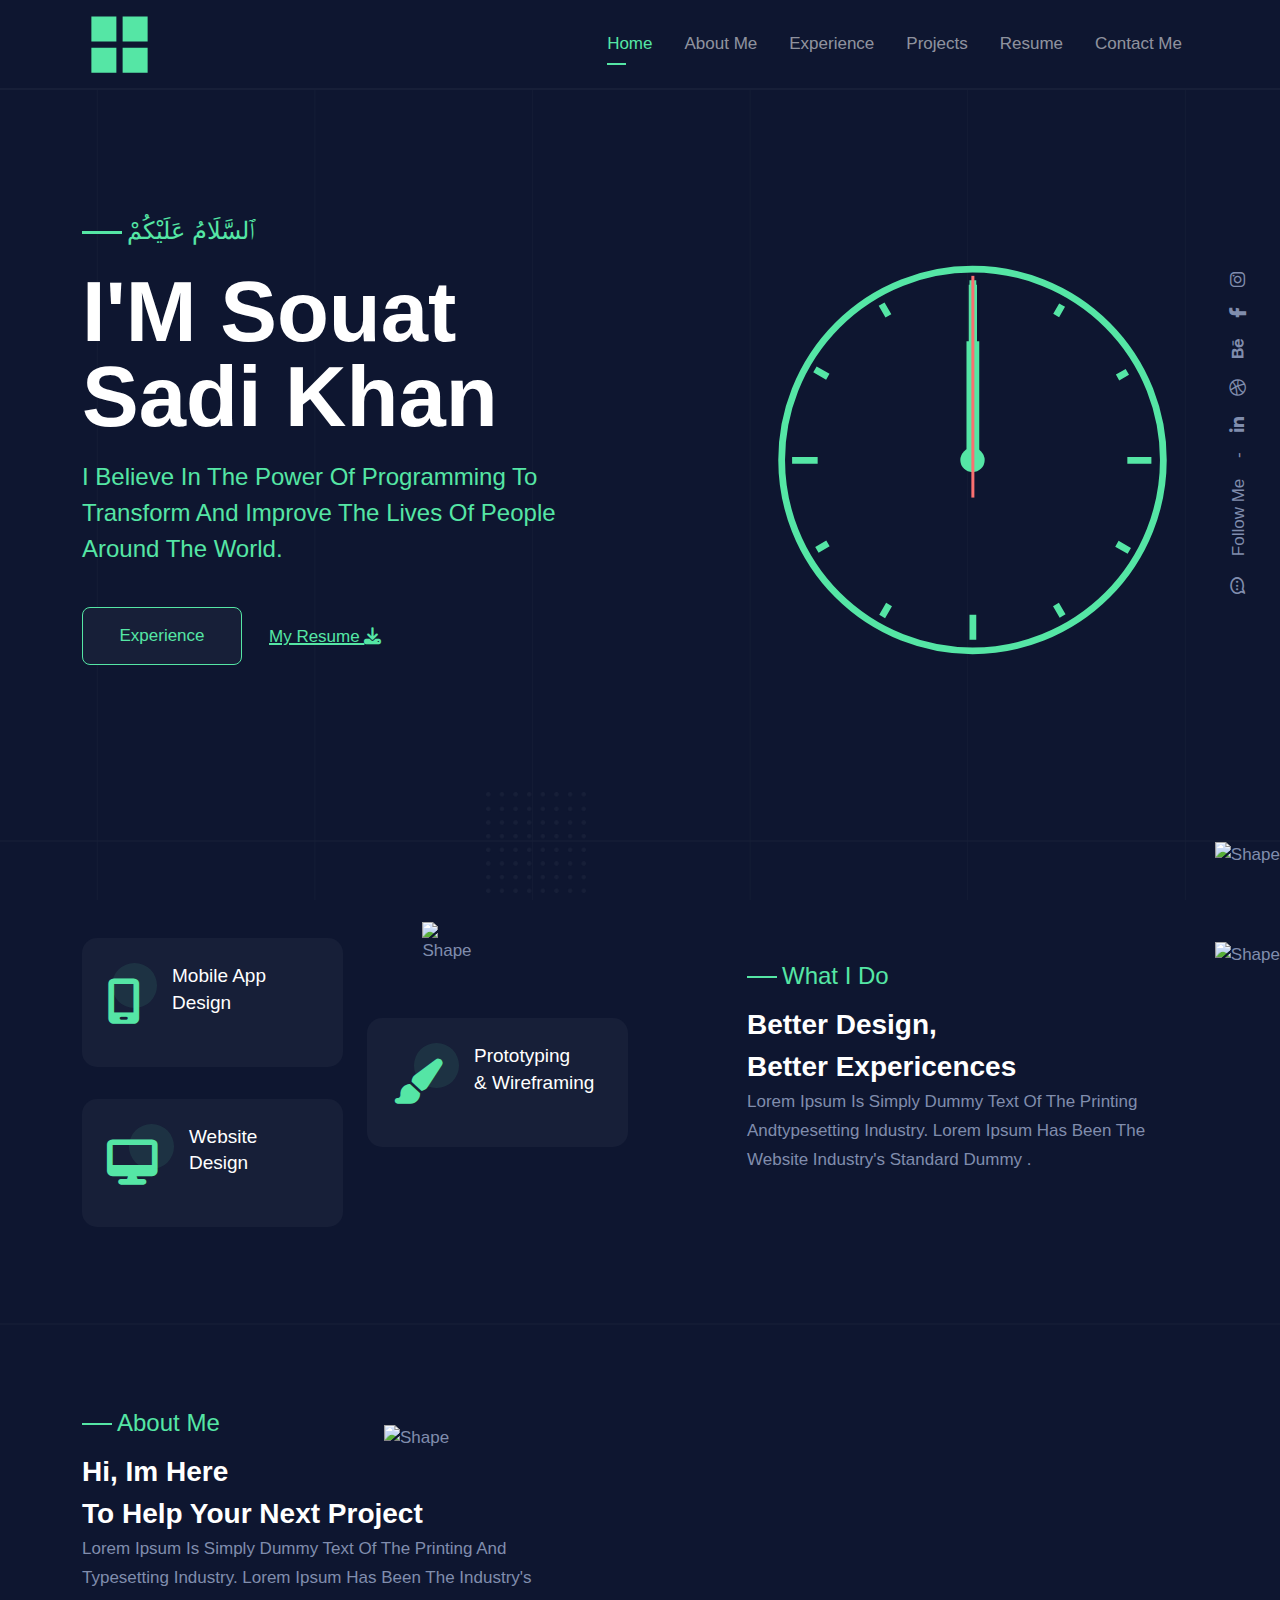
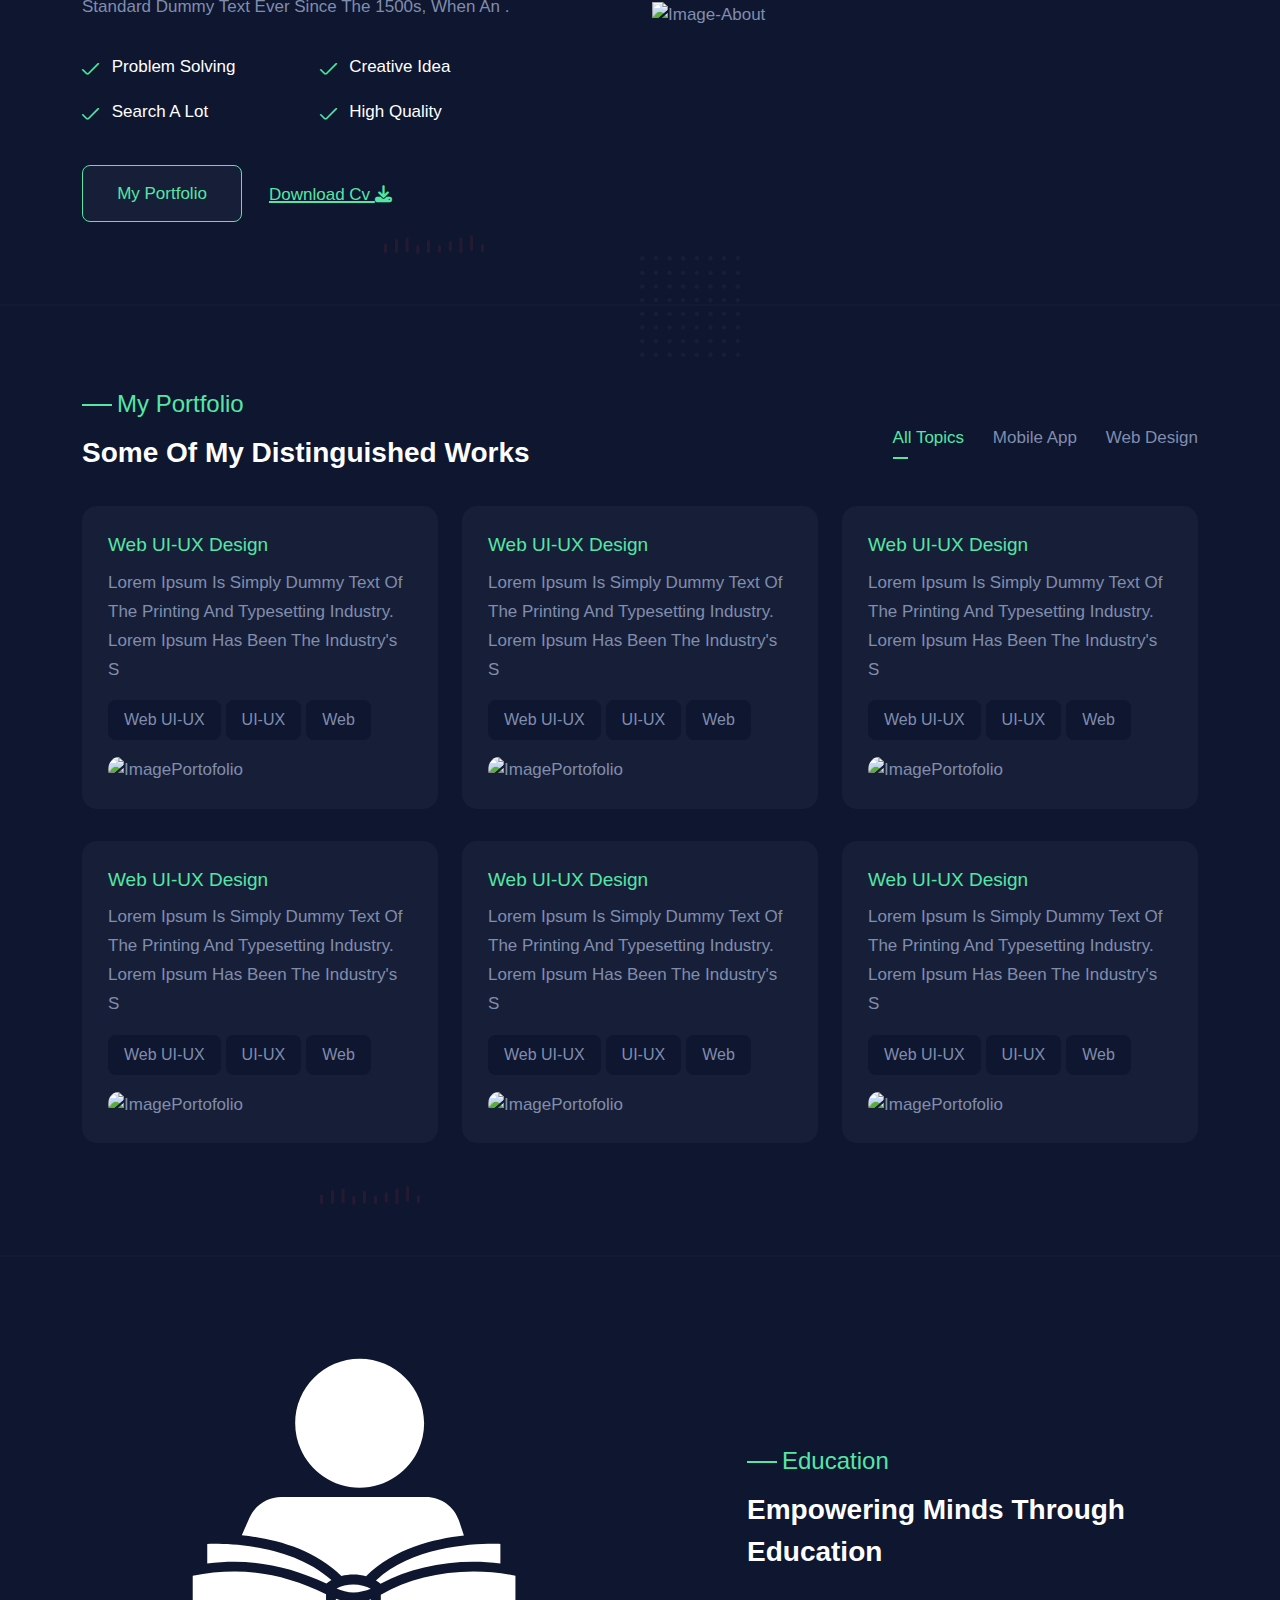
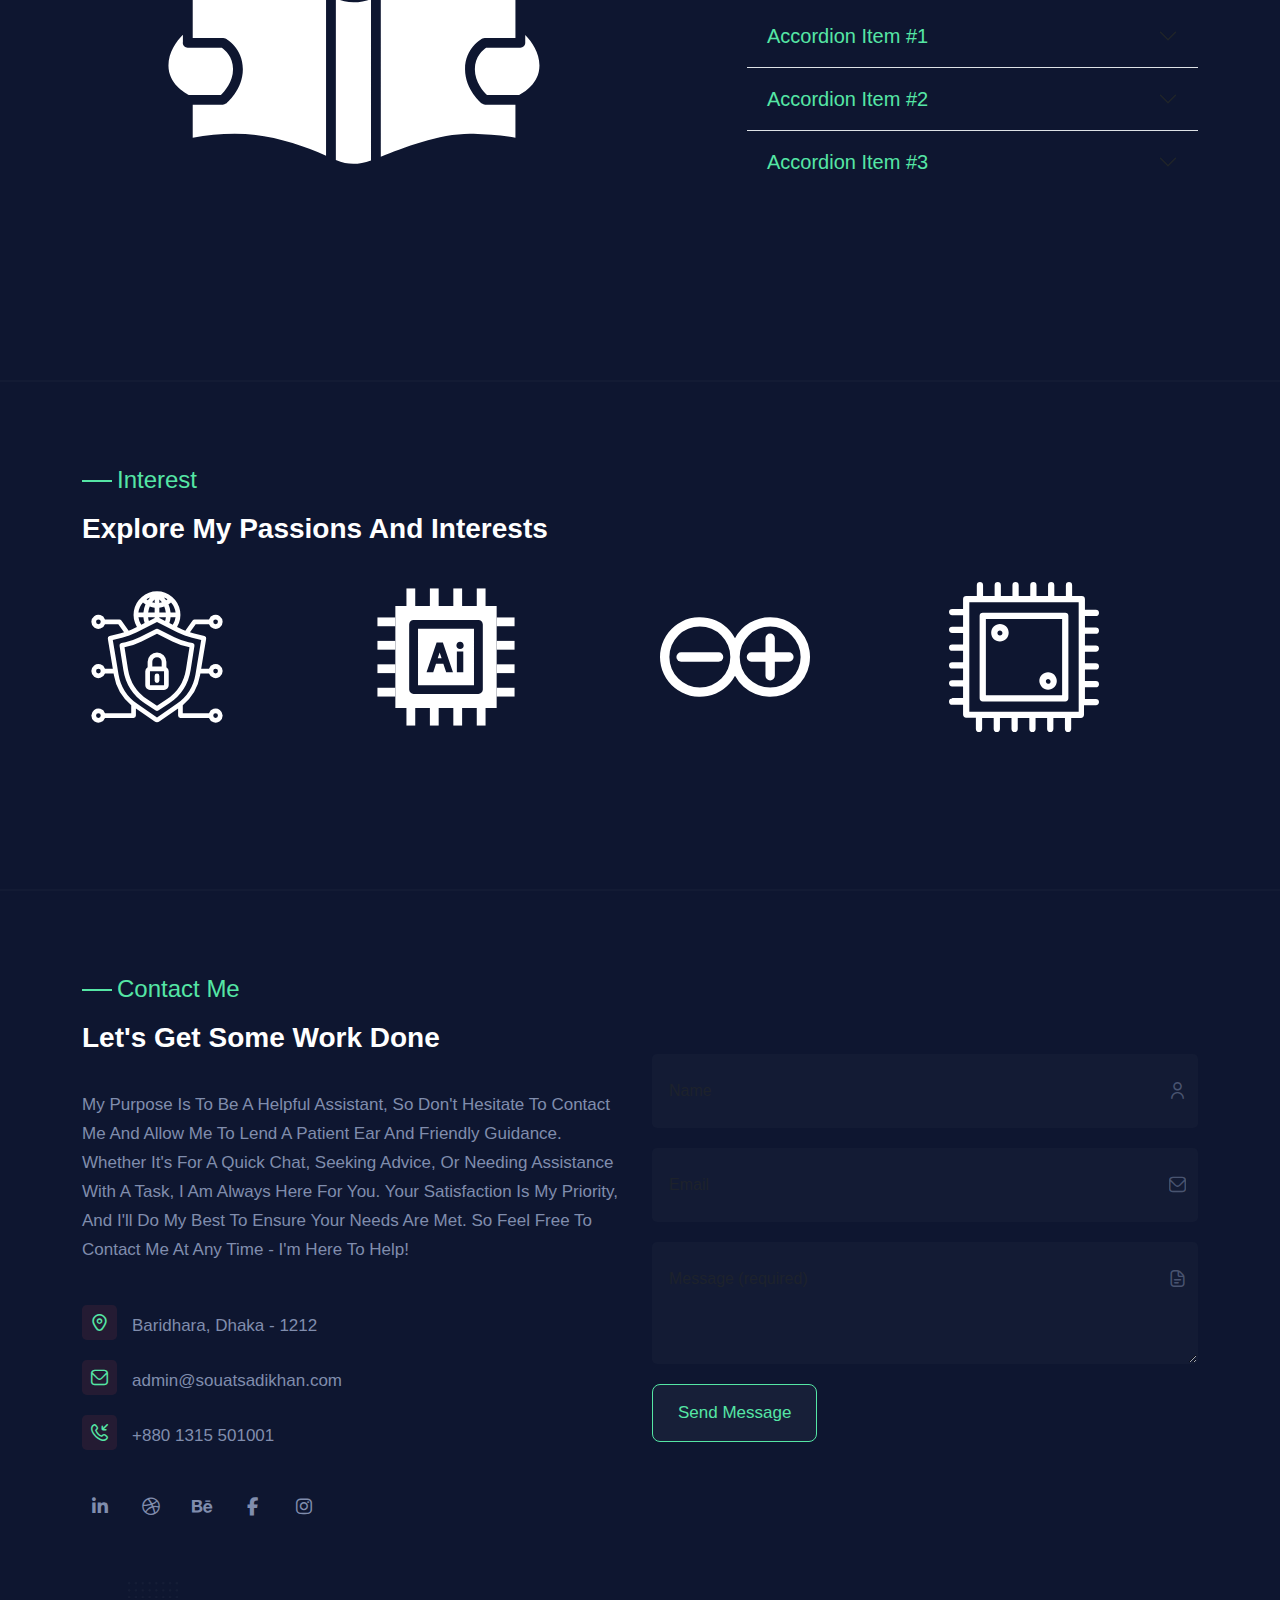
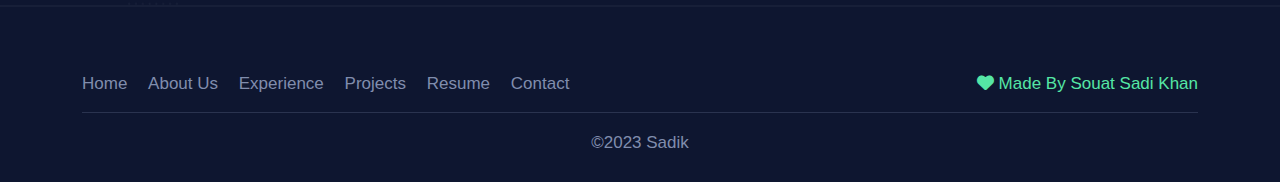
==== index.html @ 089f99ff "Add Logo" ====
<!DOCTYPE html>
<html lang="en" dir="ltr">
<head>
    <title>Souat Sadi Khan</title>
    <meta charset="UTF-8">
    <meta http-equiv="X-UA-Compatible" content="IE=edge">
    <meta name="viewport" content="width=device-width, initial-scale=1.0">
    <link rel="shortcut icon" href="assets/images/logo.png" type="image/x-icon">
    <link rel="canonical" href="https://icslegal.com/" />

    <meta property="og:image:width" content="200">
	<meta property="og:image:height" content="200">
	<meta property="og:site_name" content="ICS Legal Ltd">
     
	<meta name="title" content="">
	<meta name="author" content="">
	<meta name="keywords" content="" />
	<meta name="description" content="">	
	
	<!-- For Open Graph -->
	<meta property="og:url" content="">	
	<meta property="og:type" content="website">
	<meta property="og:title" content="">	
	<meta property="og:description" content="">	
	<meta property="og:image" content="">	
	
	<!-- For Twitter -->
	<meta name="twitter:card" content="summary" />
	<meta name="twitter:creator" content="" /> 
	<meta name="twitter:title" content="" />
	<meta name="twitter:description" content="" />	
	<meta name="twitter:site" content="" />		
	<meta name="twitter:image" content="">
		
    <!-- Required CSS Files -->
    <link rel="stylesheet" href="https://cdn.jsdelivr.net/npm/bootstrap@5.0.2/dist/css/bootstrap.min.css">
    <link rel="stylesheet" href="https://cdnjs.cloudflare.com/ajax/libs/font-awesome/6.1.1/css/all.min.css"/>
    <link rel='stylesheet' href='assets/u-icon/css/uicons-regular-rounded.css'>

    <link rel="stylesheet" href="assets/css/swiper-bundle.min.css">
    <link rel="stylesheet" href="assets/css/fancybox.css">
    <link rel="stylesheet" href="assets/scss/style.css">
</head>

<body>
    <!-- Navbar -->
    <nav class="navbar navbar-expand-lg navbar-dark bg-transparent">
        <div class="container">
            <a class="navbar-brand" href="#">
                <svg xmlns="http://www.w3.org/2000/svg" viewBox="0 0 24 24" width="75" height="75">
                    <path d="M3 3H11V11H3V3ZM3 13H11V21H3V13ZM13 3H21V11H13V3ZM13 13H21V21H13V13Z" fill="#55e6a5"/>
                </svg>
                
            </a>
            <button class="navbar-toggler" id="js-nav-trigger" type="button" data-bs-toggle="collapse" data-bs-target="#navbarContent" aria-controls="navbarContent" aria-expanded="false" aria-label="Toggle">
                <span></span>
            </button>

            <div class="collapse navbar-collapse" id="navbarContent">
                <ul class="navbar-nav ms-auto">
                    <li class="nav-item">
                        <a class="nav-link active" aria-current="page" href="index.html">home</a>
                    </li>
                    <li class="nav-item">
                        <a class="nav-link" href="about.html" data-value="about-me">
                            about me
                        </a>
                    </li>
                    <li class="nav-item">
                        <a class="nav-link" href="experience.html" data-value="services">
                            Experience
                        </a>
                    </li>
                    <li class="nav-item">
                        <a class="nav-link" href="projects.html">
                            Projects
                        </a>
                    </li>
                    <li class="nav-item">
                        <a class="nav-link" href="resume.html">
                            Resume
                        </a>
                    </li>
                    <li class="nav-item">
                        <a class="nav-link" href="contact.html">
                            contact me
                        </a>
                    </li>
                </ul>
            </div>
        </div>
    </nav>

    <!-- Header -->
    <header class="has-style-01">
        <div class="container">
            <div class="row align-items-center justify-content-between">

                <div class="col-lg-6 col-md-6 col-12">
                    <div class="hero-content">

                        <h3 class="title-welcome">
                            <span data-bs-toggle="tooltip" data-bs-placement="top" title="Peace be upon you">
                                ٱلسَّلَامُ عَلَيْكُمْ
                            </span>
                        </h3>
                        <h1>I'M Souat <br> Sadi Khan</h1>
                        <h3>I believe in the power of programming to transform and improve the lives of people
                            around the world.</h3>

                        <ul class="link d-flex">
                            <li><a class="btn btn-generic" href="#">Experience</a></li>
                            <li><a class="btn btn-link" href="#">My resume <i class="fa-solid fa-download"></i></a></li>
                        </ul>

                    </div>
                </div>

                <div class="col-lg-5 col-md-6 col-12">
                    <div class="hero-thumb">

                        <div class="clockbox">
                            <svg id="clock" xmlns="http://www.w3.org/2000/svg" width="600" height="600" viewBox="0 0 600 600">
                                <g id="face">
                                    <circle class="circle" cx="300" cy="300" r="253.9"/>
                                    <path class="hour-marks" d="M300.5 94V61M506 300.5h32M300.5 506v33M94 300.5H60M411.3 107.8l7.9-13.8M493 190.2l13-7.4M492.1 411.4l16.5 9.5M411 492.3l8.9 15.3M189 492.3l-9.2 15.9M107.7 411L93 419.5M107.5 189.3l-17.1-9.9M188.1 108.2l-9-15.6"/>
                                    <circle class="mid-circle" cx="300" cy="300" r="16.2"/>
                                </g>
                                <g id="hour">
                                    <path class="hour-arm" d="M300.5 298V142"/>
                                    <circle class="sizing-box" cx="300" cy="300" r="253.9"/>
                                </g>
                                <g id="minute">
                                    <path class="minute-arm" d="M300.5 298V67"/>
                                    <circle class="sizing-box" cx="300" cy="300" r="253.9"/>
                                </g>
                                <g id="second">
                                    <path class="second-arm" d="M300.5 350V55"/>
                                    <circle class="sizing-box" cx="300" cy="300" r="253.9"/>
                                </g>
                            </svg>
                        </div>
                    </div>
                </div>
            </div>
        </div>

        <!-- start social -->
        <ul class="social">
            <li><a href="comment.html"><i class="fa-regular fa-comment-dots"></i></a></li>
            <li>Follow Me</li>
            <li>-</li>
            <li><a href="#"><i class="fa-brands fa-linkedin-in"></i></a></li>
            <li><a href="#"><i class="fa-brands fa-dribbble"></i></a></li>
            <li><a href="#"><i class="fa-brands fa-behance"></i></a></li>
            <li><a href="#"><i class="fa-brands fa-facebook-f"></i></a></li>
            <li><a href="#"><i class="fa-brands fa-instagram"></i></a></li>
        </ul>
        <!-- end social -->

    </header>

    <!-- start what-do -->
    <section id="services" class="section what-do has-style-01">

        <div class="shape">
            <img class="shape-03" src="assets/images/shape/shape-03.png" alt="shape">
            <img class="shape-04" src="assets/images/shape/shape-what-i-do2.png" alt="shape">
            <img class="shape-05" src="assets/images/shape/shape-what-i-do1.png" alt="shape">
            <img class="shape-06" src="assets/images/shape/shape-what-i-do4.png" alt="shape">
        </div>

        <div class="container">
            <div class="row align-items-center justify-content-between flex-row-reverse">

                <!-- start heading-title -->
                <div class="col-lg-5 col-md-6 col-12">
                    <div class="heading-title">
                        <h3>what i do</h3>
                        <h2>Better design, <br> Better expericences</h2>
                        <p>Lorem Ipsum is simply dummy text of the printing andtypesetting industry. Lorem Ipsum has been the Website industry's standard dummy .</p>
                    </div>
                </div>
                <!-- end heading-title -->

                <!-- start hero-content -->
                <div class="col-lg-6 col-md-6 col-12 hero-content">
                    <div class="row align-items-center justify-content-between">
                        <div class="col-lg-6 col-md-12">
                            <div class="row">

                                <div class="col-12">
                                    <div class="box">
                                        <div class="icon"><i class="fa-solid fa-mobile-screen"></i></div>
                                        <h4>Mobile App <br> Design</h4>
                                    </div>
                                </div>

                                <div class="col-12">
                                    <div class="box">
                                        <div class="icon"><i class="fa-solid fa-desktop"></i></div>
                                        <h4>Website <br> Design</h4>
                                    </div>
                                </div>

                            </div>
                        </div>

                        <div class="col-lg-6 col-md-12">
                            <div class="box">
                                <div class="icon"><i class="fa-solid fa-paintbrush"></i></div>
                                <h4>Prototyping <br> & wireframing</h4>
                            </div>
                        </div>

                    </div>

                </div>
                <!-- end hero-content -->

            </div>
        </div>
    </section>
    <!-- end what-do -->

    <!-- start about-me -->
    <section id="about-me" class="section about-me has-style-01">

        <div class="shape">
            <img class="shape-04" src="assets/images/shape/shape-what-i-do2.png" alt="shape">
            <img class="shape-07" src="assets/images/shape/shape-05.png" alt="shape">
        </div>

        <div class="container">
            <div class="row align-items-center justify-content-between">

                <!-- start heading-title -->
                <div class="col-lg-5">
                    <div class="heading-title">
                        <h3>About Me</h3>
                        <h2>Hi, Im here <br> to help your next project</h2>
                        <p>Lorem Ipsum is simply dummy text of the printing and typesetting
                            industry. Lorem Ipsum has been the industry's standard dummy
                            text ever since the 1500s, when an .
                        </p>
                    </div>

                    <ul class="row row-cols-md-2 row-cols-2 info">
                        <li><i class="fi fi-rr-check"></i> Problem Solving</li>
                        <li><i class="fi fi-rr-check"></i> Creative Idea</li>
                        <li><i class="fi fi-rr-check"></i> Search A Lot</li>
                        <li><i class="fi fi-rr-check"></i> High quality</li>
                    </ul>

                    <!-- start link -->
                    <ul class="link d-flex">
                        <li><a class="btn btn-generic" href="#">My Portfolio</a></li>
                        <li><a class="btn btn-link" href="#">download cv <i class="fa-solid fa-download"></i></a></li>
                    </ul>
                    <!-- end link -->

                </div>
                <!-- end heading-title -->

                <!-- start hero-content -->
                <div class="col-lg-6 hero-content">
                    <div class="row align-items-center justify-content-between">
                        <img src="assets/images/about-me/image-about-empty.png" alt="image-about">
                    </div>
                </div>
                <!-- end hero-content -->

            </div>
        </div>
    </section>
    <!-- end about-me -->

    <!-- start portfolio -->
    <section class="section portfolio has-style-01">

        <div class="shape">
            <img class="shape-03" src="assets/images/shape/shape-03.png" alt="shape">
            <img class="shape-07" src="assets/images/shape/shape-05.png" alt="shape">
        </div>

        <div class="container">

            <!-- start heading-title -->
            <div class="row align-items-center justify-content-between">
                <div class="col-lg-7 col-md-6 col-12 d-flex">
                    <div class="heading-title">
                        <h3>My Portfolio</h3>
                        <h2>Some of my distinguished works</h2>
                    </div>
                </div>

                <div class="col-lg-5 col-md-6 col-12 controls">
                    <button type="button" data-filter="all">All topics</button>
                    <button type="button" data-filter=".mobile">Mobile App</button>
                    <button type="button" data-filter=".web">Web Design</button>
                </div>
            </div>
            <!-- end heading-title -->
                
            <!-- start item -->
            <div class="row auction-filter justify-content-center">

                <!-- start item-card -->
                <div class="col-xl-4 col-lg-6 col-md-6 col-sm-6 col-12 mix web">
                    <div class="item-card">
                        <h4><a class="title-link" href="#">Web UI-UX Design</a></h4>
                        <p>Lorem Ipsum is simply dummy text of the printing and typesetting
                            industry. Lorem Ipsum has been the industry's s
                        </p>
                        <ul class="tag-link">
                            <li><a href="#">web UI-UX</a></li>
                            <li><a href="#">UI-UX</a></li>
                            <li><a href="#">web</a></li>
                        </ul>
                        <div class="item-image">
                            <a class="link-image" href="#"><i class="fi fi-rr-arrow-small-right"></i></a>
                            <img src="assets/images/portofolio/image-app1.png" alt="imagePortofolio">
                        </div>
                    </div>
                </div>
                <!-- end item-card -->

                <!-- start item-card -->
                <div class="col-xl-4 col-lg-6 col-md-6 col-sm-6 col-12 mix mobile">
                    <div class="item-card">
                        <h4><a class="title-link" href="#">Web UI-UX Design</a></h4>
                        <p>Lorem Ipsum is simply dummy text of the printing and typesetting
                            industry. Lorem Ipsum has been the industry's s
                        </p>
                        <ul class="tag-link">
                            <li><a href="#">web UI-UX</a></li>
                            <li><a href="#">UI-UX</a></li>
                            <li><a href="#">web</a></li>
                        </ul>
                        <div class="item-image">
                            <a class="link-image" href="#"><i class="fi fi-rr-arrow-small-right"></i></a>
                            <img src="assets/images/portofolio/image-app2.png" alt="imagePortofolio">
                        </div>
                    </div>
                </div>
                <!-- end item-card -->

                <!-- start item-card -->
                <div class="col-xl-4 col-lg-6 col-md-6 col-sm-6 col-12 mix mobile">
                    <div class="item-card">
                        <h4><a class="title-link" href="#">Web UI-UX Design</a></h4>
                        <p>Lorem Ipsum is simply dummy text of the printing and typesetting
                            industry. Lorem Ipsum has been the industry's s
                        </p>
                        <ul class="tag-link">
                            <li><a href="#">web UI-UX</a></li>
                            <li><a href="#">UI-UX</a></li>
                            <li><a href="#">web</a></li>
                        </ul>
                        <div class="item-image">
                            <a class="link-image" href="#"><i class="fi fi-rr-arrow-small-right"></i></a>
                            <img src="assets/images/portofolio/image-app3.png" alt="imagePortofolio">
                        </div>
                    </div>
                </div>
                <!-- end item-card -->

                <!-- start item-card -->
                <div class="col-xl-4 col-lg-6 col-md-6 col-sm-6 col-12 mix web">
                    <div class="item-card">
                        <h4><a class="title-link" href="#">Web UI-UX Design</a></h4>
                        <p>Lorem Ipsum is simply dummy text of the printing and typesetting
                            industry. Lorem Ipsum has been the industry's s
                        </p>
                        <ul class="tag-link">
                            <li><a href="#">web UI-UX</a></li>
                            <li><a href="#">UI-UX</a></li>
                            <li><a href="#">web</a></li>
                        </ul>
                        <div class="item-image">
                            <a class="link-image" href="#"><i class="fi fi-rr-arrow-small-right"></i></a>
                            <img src="assets/images/portofolio/image-app4.png" alt="imagePortofolio">
                        </div>
                    </div>
                </div>
                <!-- end item-card -->

                <!-- start item-card -->
                <div class="col-xl-4 col-lg-6 col-md-6 col-sm-6 col-12 mix mobile">
                    <div class="item-card">
                        <h4><a class="title-link" href="#">Web UI-UX Design</a></h4>
                        <p>Lorem Ipsum is simply dummy text of the printing and typesetting
                            industry. Lorem Ipsum has been the industry's s
                        </p>
                        <ul class="tag-link">
                            <li><a href="#">web UI-UX</a></li>
                            <li><a href="#">UI-UX</a></li>
                            <li><a href="#">web</a></li>
                        </ul>
                        <div class="item-image">
                            <a class="link-image" href="#"><i class="fi fi-rr-arrow-small-right"></i></a>
                            <img src="assets/images/portofolio/image-app5.png" alt="imagePortofolio">
                        </div>
                    </div>
                </div>
                <!-- end item-card -->

                <!-- start item-card -->
                <div class="col-xl-4 col-lg-6 col-md-6 col-sm-6 col-12 mix web">
                    <div class="item-card">
                        <h4><a class="title-link" href="#">Web UI-UX Design</a></h4>
                        <p>Lorem Ipsum is simply dummy text of the printing and typesetting
                            industry. Lorem Ipsum has been the industry's s
                        </p>
                        <ul class="tag-link">
                            <li><a href="#">web UI-UX</a></li>
                            <li><a href="#">UI-UX</a></li>
                            <li><a href="#">web</a></li>
                        </ul>
                        <div class="item-image">
                            <a class="link-image" href="#"><i class="fi fi-rr-arrow-small-right"></i></a>
                            <img src="assets/images/portofolio/image-app1.png" alt="imagePortofolio">
                        </div>
                    </div>
                </div>
                <!-- end item-card -->

            </div>
            <!-- end item -->

            
        </div>
    </section>
    <!-- end portfolio -->

    <!-- start testimonials -->
    <section class="section testimonials has-style-01">

        <div class="container">
            <div class="row align-items-center justify-content-between">

                <div class="col-lg-6 col-md-6 text-center col-12">
                    <svg style="width: 450px;" xmlns="http://www.w3.org/2000/svg" xmlns:xlink="http://www.w3.org/1999/xlink" version="1.1" x="0px" y="0px" viewBox="0 0 100 125" enable-background="new 0 0 100 100" xml:space="preserve"><path d="M49.649,54.98c1.453,0,2.818,0.357,3.858,0.963c-1.088,0.445-2.547,0.827-3.858,0.827c-1.243,0-2.677-0.424-3.738-0.896  C46.938,55.312,48.26,54.98,49.649,54.98z M13.938,53.059v13.811h6.774c0.181,0,0.359,0.045,0.519,0.131  c0.158,0.085,3.849,2.136,3.849,6.806c0,4.54-3.613,7.54-3.767,7.665c-0.194,0.16-0.438,0.246-0.689,0.246h-6.686v7.344  c3.003-0.598,6.135-0.9,9.331-0.9c7.661,0,14.736,2.48,20.297,4.883V57.177c-6.732-3.348-13.554-5.063-20.297-5.063  C20.064,52.114,16.93,52.432,13.938,53.059z M22.899,73.807c0-2.823-1.862-4.326-2.497-4.756h-7.581  c-0.603,0-1.091-0.488-1.091-1.091c0-0.045,0.02-0.083,0.026-0.127v-1.666c-1.488,1.524-3.206,3.879-3.21,6.842  c-0.005,4.071,3.651,6.103,4.515,6.526h7.141C20.931,78.83,22.899,76.66,22.899,73.807z M51.034,33.481  c7.9,0,14.327-6.428,14.327-14.328S58.934,4.826,51.034,4.826s-14.327,6.427-14.327,14.327S43.134,33.481,51.034,33.481z   M49.649,52.799c0.982,0,1.928,0.131,2.809,0.37c6.158-6.134,15.049-8.326,21.745-9.058l-1.088-3.273  c-1.054-3.174-4.01-5.306-7.355-5.306H33.649c-3.075,0-5.861,1.82-7.097,4.636l-1.711,3.899c6.729,0.684,15.851,2.829,22.141,9.069  C47.825,52.919,48.723,52.799,49.649,52.799z M17.167,45.988v4.336c1.997-0.251,4.033-0.392,6.101-0.392  c6.784,0,13.628,1.646,20.375,4.858c0.335-0.286,0.712-0.538,1.115-0.768C35.857,45.941,21.127,45.856,17.167,45.988z M87.832,67.96  c0,0.603-0.488,1.091-1.091,1.091c-0.005,0-0.009-0.003-0.014-0.003c-0.005,0-0.009,0.003-0.014,0.003h-7.581  c-0.639,0.431-2.497,1.93-2.497,4.756c0,2.875,1.962,5.027,2.694,5.729h7.147c0.879-0.425,4.517-2.43,4.512-6.526  c-0.004-2.927-1.681-5.26-3.156-6.785V67.96z M45.747,58.173v35.809c1.433,0.58,2.614,0.844,3.903,0.844  c1.214,0,2.477-0.249,3.903-0.742V58.255c-1.155,0.393-2.534,0.698-3.903,0.698C48.301,58.952,46.902,58.605,45.747,58.173z   M78.222,81.471c-0.154-0.125-3.767-3.125-3.767-7.665c0-4.671,3.692-6.721,3.849-6.806c0.16-0.086,0.338-0.131,0.519-0.131h6.829  V53.059c-2.992-0.627-6.127-0.945-9.331-0.945c-7.62,0-14.895,1.839-20.587,5.164v35.975c5.117-2.031,13.579-5.361,20.628-5.091  c2.843,0.107,6.113,0.3,9.289,0.905v-7.35h-6.74C78.659,81.717,78.415,81.631,78.222,81.471z M82.309,50.308v-4.319  c-3.974-0.141-18.779-0.04-27.663,8.096c0.372,0.22,0.724,0.459,1.036,0.73c5.853-3.146,13.094-4.882,20.638-4.882  C78.349,49.933,80.348,50.067,82.309,50.308z" fill="#ffffff"/></svg>
                </div>

                <div class="col-lg-5 col-md-6 col-12">
                    <div class="heading-title">
                        <h3>Education</h3>
                        <h2>Empowering Minds through Education</h2>
                    </div>

                    <div class="accordion accordion-flush" id="accordionFlushExample">
                        <div class="accordion-item">
                            <h2 class="accordion-header" id="flush-headingOne">
                                <button class="accordion-button collapsed" type="button" data-bs-toggle="collapse" data-bs-target="#flush-collapseOne" aria-expanded="false" aria-controls="flush-collapseOne">
                                    Accordion Item #1
                                </button>
                            </h2>
                            <div id="flush-collapseOne" class="accordion-collapse collapse" aria-labelledby="flush-headingOne" data-bs-parent="#accordionFlushExample">
                                <div class="accordion-body">Placeholder content for this accordion, which is intended to demonstrate the <code>.accordion-flush</code> class. This is the first item's accordion body.</div>
                          </div>
                        </div>
                        <div class="accordion-item">
                          <h2 class="accordion-header" id="flush-headingTwo">
                            <button class="accordion-button collapsed" type="button" data-bs-toggle="collapse" data-bs-target="#flush-collapseTwo" aria-expanded="false" aria-controls="flush-collapseTwo">
                              Accordion Item #2
                            </button>
                          </h2>
                          <div id="flush-collapseTwo" class="accordion-collapse collapse" aria-labelledby="flush-headingTwo" data-bs-parent="#accordionFlushExample">
                            <div class="accordion-body">Placeholder content for this accordion, which is intended to demonstrate the <code>.accordion-flush</code> class. This is the second item's accordion body. Let's imagine this being filled with some actual content.</div>
                          </div>
                        </div>
                        <div class="accordion-item">
                          <h2 class="accordion-header" id="flush-headingThree">
                            <button class="accordion-button collapsed" type="button" data-bs-toggle="collapse" data-bs-target="#flush-collapseThree" aria-expanded="false" aria-controls="flush-collapseThree">
                              Accordion Item #3
                            </button>
                          </h2>
                          <div id="flush-collapseThree" class="accordion-collapse collapse" aria-labelledby="flush-headingThree" data-bs-parent="#accordionFlushExample">
                            <div class="accordion-body">Placeholder content for this accordion, which is intended to demonstrate the <code>.accordion-flush</code> class. This is the third item's accordion body. Nothing more exciting happening here in terms of content, but just filling up the space to make it look, at least at first glance, a bit more representative of how this would look in a real-world application.</div>
                          </div>
                        </div>
                    </div>
                </div>
            </div>
        </div>
    </section>
    <!-- end testimonials -->

    <!-- Interest -->
    <section class="section testimonials has-style-01">
        <div class="container">
            <div class="row align-items-center justify-content-between">
                <div class="col-lg-12 col-md-12 col-12">
                    <div class="heading-title">
                        <h3>Interest</h3>
                        <h2>Explore My Passions and Interests</h2>
                    </div>
                    <div class="swiper interestSwiper">
                        <div class="swiper-wrapper">
                            <div class="swiper-slide">
                                <svg xmlns="http://www.w3.org/2000/svg" viewBox="0 0 64 80" x="0px" y="0px"><title>Cyber Security</title><g data-name="Cyber Security"><path d="M50.3828,39.7847,50.5136,39h3.6707a3,3,0,1,0,0-2H50.8469l2.1394-12.8354a1,1,0,0,0-.7436-1.1348l-4.8052-1.2012c-.4638-.1159-.924-.247-1.3817-.3859L48.5146,18h5.67a3,3,0,1,0,0-2H48a1,1,0,0,0-.814.4189l-3.1021,4.3434c-.8778-.3368-1.7419-.7093-2.5819-1.13l-.95-.4748a10,10,0,1,0-17.1044,0l-.95.4748c-.84.42-1.7041.7927-2.5819,1.13L16.814,16.4189A1,1,0,0,0,16,16H9.8157a3,3,0,1,0,0,2h5.67l2.4588,3.4427c-.4577.1389-.9179.27-1.3817.3859L11.7573,23.03a1,1,0,0,0-.7436,1.1348L13.1531,37H9.8157a3,3,0,1,0,0,2h3.6707l.1308.7847A21.1118,21.1118,0,0,0,21,52.539V56H9.8157a3,3,0,1,0,0,2H22a1,1,0,0,0,1-1V54.0262l7.8667,5.4079a2.0093,2.0093,0,0,0,2.2666,0L41,54.0262V57a1,1,0,0,0,1,1H54.1843a3,3,0,1,0,0-2H43V52.539A21.1118,21.1118,0,0,0,50.3828,39.7847ZM57,37a1,1,0,1,1-1,1A1.0013,1.0013,0,0,1,57,37Zm0-21a1,1,0,1,1-1,1A1.0013,1.0013,0,0,1,57,16ZM7,18a1,1,0,1,1,1-1A1.0013,1.0013,0,0,1,7,18ZM7,39a1,1,0,1,1,1-1A1.0013,1.0013,0,0,1,7,39ZM7,58a1,1,0,1,1,1-1A1.0013,1.0013,0,0,1,7,58Zm50-2a1,1,0,1,1-1,1A1.0013,1.0013,0,0,1,57,56ZM37.2753,17.52A10.8994,10.8994,0,0,0,37.7975,15h2.1186A7.8845,7.8845,0,0,1,38.74,18.2517Zm-8.7276-.9115A8.9377,8.9377,0,0,1,28.2044,15H31v.3818ZM33,10.9418a8.97,8.97,0,0,0,2.0881-.5A9.1014,9.1014,0,0,1,35.7655,13H33Zm0-2.0225V7.4141l.2231.2231a8.8341,8.8341,0,0,1,.8857,1.0345A6.99,6.99,0,0,1,33,8.9193Zm1.9632-2.3438a7.989,7.989,0,0,1,1.5085.7941,6.8727,6.8727,0,0,1-.55.4171A10.79,10.79,0,0,0,34.9632,6.5755ZM30.7769,7.6372,31,7.4141V8.9194a6.99,6.99,0,0,1-1.1085-.2479A8.83,8.83,0,0,1,30.7769,7.6372Zm-2.6982.1493a6.8753,6.8753,0,0,1-.55-.4171,7.9818,7.9818,0,0,1,1.5081-.7939A10.818,10.818,0,0,0,28.0787,7.7865ZM31,10.9422V13H28.2345a9.1013,9.1013,0,0,1,.6772-2.5577A8.97,8.97,0,0,0,31,10.9422ZM33,15h2.7957a8.938,8.938,0,0,1-.3434,1.608L33,15.3818Zm6.9305-2H37.7914a11.1658,11.1658,0,0,0-.8956-3.4646,8.8877,8.8877,0,0,0,1.091-.8237A7.9612,7.9612,0,0,1,39.9305,13ZM26.0142,8.7106a8.8744,8.8744,0,0,0,1.09.825A11.168,11.168,0,0,0,26.2086,13H24.07A7.9611,7.9611,0,0,1,26.0142,8.7106ZM24.0839,15h2.1187a10.894,10.894,0,0,0,.5221,2.52l-1.4644.7322A7.8852,7.8852,0,0,1,24.0839,15ZM32,57.7861l-8.4331-5.7973A19.0969,19.0969,0,0,1,15.59,39.4556L13.1382,24.7461l3.91-.9771c.9318-.233,1.85-.5189,2.7575-.8378a.9823.9823,0,0,0,.0971-.033,31.0213,31.0213,0,0,0,3.49-1.4763L32,17.1182l8.6074,4.3037a31.0213,31.0213,0,0,0,3.49,1.4763.9823.9823,0,0,0,.0971.033c.9071.3189,1.8257.6048,2.7575.8378l3.91.9771L48.41,39.4556a19.0969,19.0969,0,0,1-7.9771,12.5332Z" fill="#ffffff"/><path d="M47.9878,27.1558a1,1,0,0,0-.792-1.1363l-1.7168-.3432a24.0191,24.0191,0,0,1-6.0264-2.0679l-7.0053-3.5029a1.0008,1.0008,0,0,0-.8946,0l-7.0053,3.5029a24.0224,24.0224,0,0,1-6.0259,2.0679l-1.7173.3432a1,1,0,0,0-.792,1.1363L17.645,37.4966a21.0589,21.0589,0,0,0,9.0943,14.1982l4.706,3.1372a1,1,0,0,0,1.1094,0l4.706-3.1372A21.0589,21.0589,0,0,0,46.355,37.4966ZM44.3794,37.1851a19.055,19.055,0,0,1-8.228,12.8457L32,52.7983l-4.1514-2.7675a19.055,19.055,0,0,1-8.228-12.8457l-1.4829-9.3926.7759-.1553a26.0228,26.0228,0,0,0,6.5283-2.24L32,22.1182l6.5581,3.2793a26.02,26.02,0,0,0,6.5288,2.24l.7754.1553Z" fill="#ffffff"/><path d="M36,36.3431V34.07a4,4,0,0,0-8,0v2.2733a1.993,1.993,0,0,0-1,1.7218v6a2.0019,2.0019,0,0,0,2,2h6a2.0019,2.0019,0,0,0,2-2v-6A1.993,1.993,0,0,0,36,36.3431ZM32,32.07a2.002,2.002,0,0,1,2,2v1.9951H30V34.07A2.002,2.002,0,0,1,32,32.07ZM29,44.0649V38.07c.0085,0,.0156-.0046.0242-.0049h5.9516c.0086,0,.0157.0049.0242.0049h0l.0015,5.9951Z" fill="#ffffff"/><path d="M32,39.0649a1,1,0,0,0-1,1v2a1,1,0,0,0,2,0v-2A1,1,0,0,0,32,39.0649Z" fill="#ffffff"/></g></svg>
                            </div>
                            <div class="swiper-slide">
                                <svg xmlns="http://www.w3.org/2000/svg" xmlns:xlink="http://www.w3.org/1999/xlink" version="1.1" x="0px" y="0px" viewBox="0 0 512 640" style="enable-background:new 0 0 512 512;" xml:space="preserve"><g><g><g><g><rect x="281" y="22" width="30" height="61" fill="#ffffff"/><rect x="361" y="22" width="30" height="61" fill="#ffffff"/><rect x="201" y="22" width="30" height="61" fill="#ffffff"/><rect x="121" y="22" width="30" height="61" fill="#ffffff"/></g><g><rect x="22" y="201" width="61" height="30" fill="#ffffff"/><rect x="22" y="121" width="61" height="30" fill="#ffffff"/><rect x="22" y="281" width="61" height="30" fill="#ffffff"/><rect x="22" y="361" width="61" height="30" fill="#ffffff"/></g><g><rect x="201" y="429" width="30" height="61" fill="#ffffff"/><rect x="121" y="429" width="30" height="61" fill="#ffffff"/><rect x="281" y="429" width="30" height="61" fill="#ffffff"/><rect x="361" y="429" width="30" height="61" fill="#ffffff"/></g><g><rect x="429" y="281" width="61" height="30" fill="#ffffff"/><rect x="429" y="361" width="61" height="30" fill="#ffffff"/><rect x="429" y="201" width="61" height="30" fill="#ffffff"/><rect x="429" y="121" width="61" height="30" fill="#ffffff"/></g></g><g><path d="M160.483,352.236h191.033V159.764H160.483V352.236z M314.993,307.829h-21.918v-70.347h21.918V307.829z M304.034,204.171     c6.99,0,12.266,5.307,12.308,12.359c0.09,3.298-1.077,6.368-3.289,8.657c-2.33,2.41-5.628,3.736-9.289,3.736     c-6.826,0-12.173-5.406-12.173-12.309C291.59,209.636,297.057,204.171,304.034,204.171z M223.94,206.816h21.359l34.471,101.012     h-23.168l-9.718-28.614h-25.033l-9.448,28.614h-22.785L223.94,206.816z" fill="#ffffff"/><path d="M234.39,240.448c-0.021-0.06-0.041-0.121-0.061-0.181l-6.677,19.729h13.39L234.39,240.448z" fill="#ffffff"/><path d="M83.125,82v348h345.751V82H83.125z M381.69,367.322c0,8.332-6.755,15.087-15.087,15.087H145.397     c-8.332,0-15.087-6.755-15.087-15.087V144.678c0-8.332,6.755-15.087,15.087-15.087h221.207c8.332,0,15.087,6.755,15.087,15.087     V367.322z" fill="#ffffff"/></g></g></g></svg>
                            </div>
                            <div class="swiper-slide">
                                <svg xmlns="http://www.w3.org/2000/svg" viewBox="0 0 64 80" x="0px" y="0px"><title>Arduino</title><path d="M47,15a17,17,0,0,0-15,9,17,17,0,1,0,0,16A17,17,0,1,0,47,15ZM17,45A13,13,0,1,1,30,32,13,13,0,0,1,17,45Zm30,0A13,13,0,1,1,60,32,13,13,0,0,1,47,45Z" fill="#ffffff"/><path d="M9,30a2,2,0,0,0,0,4H25a2,2,0,0,0,0-4Z" fill="#ffffff"/><path d="M49,30V24a2,2,0,0,0-4,0v6H39a2,2,0,0,0,0,4h6v6a2,2,0,0,0,4,0V34h6a2,2,0,0,0,0-4Z" fill="#ffffff"/></svg>
                            </div>
                            <div class="swiper-slide">
                                <svg xmlns="http://www.w3.org/2000/svg" xmlns:xlink="http://www.w3.org/1999/xlink" version="1.1" x="0px" y="0px" viewBox="0 0 48 60" style="enable-background:new 0 0 48 48;" xml:space="preserve"><g><path d="M37.2,9.8H10.8c-0.6,0-1,0.4-1,1v26.4c0,0.6,0.4,1,1,1h26.4c0.6,0,1-0.4,1-1V10.8C38.2,10.2,37.8,9.8,37.2,9.8z M36.2,36.2   H11.8V11.8h24.4V36.2z" fill="#ffffff"/><path d="M1,37.3c-0.6,0-1,0.4-1,1s0.4,1,1,1h3.5v3.1c0,0.6,0.4,1,1,1h3.1V47c0,0.6,0.4,1,1,1s1-0.4,1-1v-3.5h3.7V47   c0,0.6,0.4,1,1,1s1-0.4,1-1v-3.5h3.7V47c0,0.6,0.4,1,1,1s1-0.4,1-1v-3.5h3.7V47c0,0.6,0.4,1,1,1s1-0.4,1-1v-3.5h3.7V47   c0,0.6,0.4,1,1,1s1-0.4,1-1v-3.5h3.7V47c0,0.6,0.4,1,1,1s1-0.4,1-1v-3.5h3.1c0.6,0,1-0.4,1-1v-3.1H47c0.6,0,1-0.4,1-1s-0.4-1-1-1   h-3.5v-3.7H47c0.6,0,1-0.4,1-1s-0.4-1-1-1h-3.5v-3.7H47c0.6,0,1-0.4,1-1s-0.4-1-1-1h-3.5v-3.7H47c0.6,0,1-0.4,1-1s-0.4-1-1-1h-3.5   v-3.7H47c0.6,0,1-0.4,1-1s-0.4-1-1-1h-3.5v-3.7H47c0.6,0,1-0.4,1-1s-0.4-1-1-1h-3.5V5.5c0-0.6-0.4-1-1-1h-3.1V1c0-0.6-0.4-1-1-1   s-1,0.4-1,1v3.5h-3.7V1c0-0.6-0.4-1-1-1s-1,0.4-1,1v3.5h-3.7V1c0-0.6-0.4-1-1-1s-1,0.4-1,1v3.5h-3.7V1c0-0.6-0.4-1-1-1s-1,0.4-1,1   v3.5h-3.7V1c0-0.6-0.4-1-1-1s-1,0.4-1,1v3.5h-3.7V1c0-0.6-0.4-1-1-1s-1,0.4-1,1v3.5H5.5c-0.6,0-1,0.4-1,1v3.1H1c-0.6,0-1,0.4-1,1   s0.4,1,1,1h3.5v3.7H1c-0.6,0-1,0.4-1,1s0.4,1,1,1h3.5v3.7H1c-0.6,0-1,0.4-1,1s0.4,1,1,1h3.5v3.7H1c-0.6,0-1,0.4-1,1s0.4,1,1,1h3.5   v3.7H1c-0.6,0-1,0.4-1,1s0.4,1,1,1h3.5v3.7H1z M6.5,6.5h35v35h-35V6.5z" fill="#ffffff"/><path d="M16.3,19c1.5,0,2.8-1.2,2.8-2.8s-1.2-2.8-2.8-2.8c-1.5,0-2.8,1.2-2.8,2.8S14.7,19,16.3,19z M16.3,15.5   c0.4,0,0.8,0.3,0.8,0.8c0,0.4-0.3,0.8-0.8,0.8s-0.8-0.3-0.8-0.8C15.5,15.9,15.8,15.5,16.3,15.5z" fill="#ffffff"/><path d="M31.7,34.5c1.5,0,2.8-1.2,2.8-2.8c0-1.5-1.2-2.8-2.8-2.8c-1.5,0-2.8,1.2-2.8,2.8C29,33.2,30.2,34.5,31.7,34.5z M31.7,31   c0.4,0,0.8,0.3,0.8,0.8s-0.3,0.8-0.8,0.8S31,32.1,31,31.7S31.3,31,31.7,31z" fill="#ffffff"/></g></svg>
                            </div>
                            <div class="swiper-slide">
                                <svg xmlns="http://www.w3.org/2000/svg" xmlns:xlink="http://www.w3.org/1999/xlink" version="1.1" x="0px" y="0px" viewBox="0 0 100 125" style="enable-background:new 0 0 100 100;" xml:space="preserve"><style type="text/css">
	.st0{fill-rule:evenodd;clip-rule:evenodd;}
</style><path d="M8.8,14.4h1.8c0.7,0,1.3,0.6,1.3,1.3c0,0.7-0.6,1.3-1.3,1.3H8.8c-0.7,0-1.3-0.6-1.3-1.3C7.5,15,8.1,14.4,8.8,14.4z   M16.2,17.1H18c0.7,0,1.3-0.6,1.3-1.3c0-0.7-0.6-1.3-1.3-1.3h-1.8c-0.7,0-1.3,0.6-1.3,1.3C14.8,16.5,15.4,17.1,16.2,17.1z   M25.3,17.1c0.7,0,1.3-0.6,1.3-1.3c0-0.7-0.6-1.3-1.3-1.3h-1.8c-0.7,0-1.3,0.6-1.3,1.3c0,0.7,0.6,1.3,1.3,1.3H25.3z M36.6,21.2  c-1.9,0-3.5-1.6-3.5-3.5v-3.8c0-1.9,1.6-3.5,3.5-3.5h31.4c1.9,0,3.5,1.6,3.5,3.5v3.8c0,1.9-1.6,3.5-3.5,3.5H36.6z M36.6,18.5h31.4  c0.4,0,0.8-0.4,0.8-0.8v-3.8c0-0.4-0.4-0.8-0.8-0.8H36.6c-0.5,0-0.8,0.4-0.8,0.8v3.8C35.7,18.1,36.1,18.5,36.6,18.5z M7.5,45.3v-3.8  c0-1.9,1.6-3.5,3.5-3.5h31.4c1.9,0,3.5,1.6,3.5,3.5v3.8c0,1.9-1.6,3.5-3.5,3.5H11C9.1,48.8,7.5,47.2,7.5,45.3z M10.2,45.3  c0,0.4,0.4,0.8,0.8,0.8h31.4c0.5,0,0.8-0.4,0.8-0.8v-3.8c0-0.4-0.4-0.8-0.8-0.8H11c-0.4,0-0.8,0.4-0.8,0.8V45.3z M24.5,71  c0,3.7-3,6.7-6.7,6.7s-6.7-3-6.7-6.7c0-3.7,3-6.7,6.7-6.7S24.5,67.3,24.5,71z M21.4,71c0-2-1.6-3.6-3.6-3.6S14.2,69,14.2,71  c0,2,1.6,3.6,3.6,3.6S21.4,73,21.4,71z M98.6,74.1c-0.1,0.5-0.5,1-1,1.1l-4.2,1.2c-0.3,0.8-0.6,1.6-1,2.4l2.1,3.8  c0.3,0.5,0.2,1-0.1,1.5c-2.3,3-3.9,4.6-6.9,6.9c-0.4,0.3-1,0.4-1.5,0.1l-3.8-2.1c-0.8,0.4-1.6,0.7-2.4,1L78.8,94  c-0.1,0.5-0.6,0.9-1.1,1c-1.9,0.3-3.4,0.4-4.9,0.4c-1.5,0-3-0.1-4.9-0.4c-0.5-0.1-1-0.5-1.1-1l-1.2-4.2c-0.8-0.3-1.6-0.6-2.4-1  L59.6,91c-0.5,0.3-1,0.2-1.5-0.1c-2.9-2.2-4.7-4-6.9-6.9c-0.3-0.4-0.4-1-0.1-1.5c0.1-0.1,0.2-0.3,0.2-0.4h-45  c-2.9,0-5.3-2.4-5.3-5.3V65.2c0-2.9,2.4-5.3,5.3-5.3h0.4v-5.3H6.3c-2.9,0-5.3-2.4-5.3-5.3V37.6c0-2.9,2.4-5.3,5.3-5.3h0.4v-5.3H6.3  c-2.9,0-5.3-2.4-5.3-5.3V10C1,7,3.4,4.6,6.3,4.6H7c0.7,0,1.3,0.6,1.3,1.3S7.8,7.3,7,7.3H6.3c-1.5,0-2.7,1.2-2.7,2.7v11.6  c0,1.5,1.2,2.7,2.7,2.7h66.2c1.5,0,2.7-1.2,2.7-2.7V10c0-1.5-1.2-2.7-2.7-2.7H17.6c-0.7,0-1.3-0.6-1.3-1.3s0.6-1.3,1.3-1.3h54.9  c2.9,0,5.3,2.4,5.3,5.3v11.6c0,2.9-2.4,5.3-5.3,5.3h-0.4v5.3h0.4c2.9,0,5.3,2.4,5.3,5.3v5.9c0.4,0.1,0.8,0.5,0.9,0.9l1.2,4.2  c0.8,0.3,1.6,0.6,2.4,1l3.8-2.1c0.5-0.3,1-0.2,1.5,0.1c3,2.3,4.6,3.9,6.9,6.9c0.3,0.4,0.4,1,0.1,1.5l-2.1,3.8c0.4,0.8,0.7,1.6,1,2.4  l4.2,1.2c0.5,0.1,0.9,0.6,1,1.1C99.1,68.2,99.1,70.3,98.6,74.1z M9.4,32.2h60.1v-5.3H9.4V32.2z M6.3,51.8h47  c1.4-1.5,2.8-2.8,4.7-4.2c0.4-0.3,1-0.4,1.5-0.1l3.8,2.1c0.8-0.4,1.6-0.7,2.4-1l1.2-4.2c0.1-0.5,0.6-0.9,1.1-1  c2.8-0.4,4.8-0.5,7.3-0.3v-5.6c0-1.5-1.2-2.7-2.7-2.7H6.3c-1.5,0-2.7,1.2-2.7,2.7v11.6C3.7,50.6,4.9,51.8,6.3,51.8z M9.4,59.8h43.7  c0,0,0-0.1,0.1-0.1L51.1,56c-0.3-0.5-0.2-1,0.1-1.4H9.4V59.8z M6.3,79.4h46.5c0.1-0.2,0.3-0.4,0.4-0.7c-0.4-0.8-0.7-1.6-1-2.4l0,0  H32.7c-1.9,0-3.5-1.6-3.5-3.5v-3.8c0-1.9,1.6-3.5,3.5-3.5H47c0-0.4,0.1-0.8,0.2-1.2c0.1-0.5,0.5-1,1-1.1l2.6-0.7H6.3  c-1.5,0-2.7,1.2-2.7,2.7v11.6C3.7,78.3,4.9,79.4,6.3,79.4z M46.7,68.3h-14c-0.5,0-0.8,0.4-0.8,0.8v3.8c0,0.5,0.4,0.8,0.8,0.8H47  C46.8,71.6,46.7,70,46.7,68.3z M96.1,65.6l-4-1.1c-0.4-0.1-0.8-0.5-0.9-0.9c-0.3-1.1-0.8-2.3-1.4-3.3c-0.2-0.4-0.2-0.9,0-1.3l2-3.6  c-1.7-2.1-3-3.5-5.2-5.2l-3.6,2c-0.4,0.2-0.9,0.2-1.3,0c-1.1-0.6-2.2-1-3.3-1.4c-0.4-0.1-0.8-0.5-0.9-0.9l-1.1-4c0,0,0,0,0,0  c0,0,0,0,0,0c-2.6-0.3-4.6-0.3-7.2,0l-1.1,4c-0.1,0.4-0.5,0.8-0.9,0.9c-1.1,0.3-2.2,0.8-3.3,1.4c-0.4,0.2-0.9,0.2-1.3,0l-3.6-2  c-2.1,1.7-3.5,3.1-5.2,5.2l2,3.6c0.2,0.4,0.2,0.9,0,1.3c-0.6,1-1,2.1-1.4,3.3c-0.1,0.4-0.5,0.8-0.9,0.9l-4,1.1  c-0.1,0.5-0.1,1-0.1,1.4c0,0,0,0,0,0.1c-0.2,2-0.1,3.6,0.2,5.8l3,0.8c0.1,0,0.1,0,0.2,0l0.8,0.2c0.4,0.1,0.8,0.5,0.9,0.9  c0.3,1.1,0.8,2.2,1.4,3.3c0.2,0.4,0.2,0.9,0,1.3c-0.4,0.7-0.7,1.3-1.1,1.9c0,0,0,0,0,0c0,0.1-0.1,0.1-0.1,0.2  c-0.3,0.5-0.5,1-0.8,1.4c1.7,2.1,3.1,3.5,5.2,5.2l3.6-2c0.4-0.2,0.9-0.2,1.3,0c1.1,0.6,2.2,1,3.3,1.4c0.4,0.1,0.8,0.5,0.9,0.9l1.1,4  c2.8,0.3,4.5,0.3,7.3,0l1.1-4c0.1-0.4,0.5-0.8,0.9-0.9c1.1-0.3,2.2-0.8,3.3-1.4c0.4-0.2,0.9-0.2,1.3,0l3.6,2c2.2-1.7,3.5-3,5.2-5.2  l-2-3.6c-0.2-0.4-0.2-0.9,0-1.3c0.5-1,1-2.1,1.4-3.3c0.1-0.4,0.5-0.8,0.9-0.9l4-1.1C96.4,70.1,96.4,68.4,96.1,65.6z M72.9,58.8  c4,0,7.7,2.3,9.4,5.9c0.3,0.7,1.1,0.9,1.8,0.6c0.7-0.3,0.9-1.1,0.6-1.8c-2.2-4.5-6.8-7.4-11.8-7.4c-7.2,0-13.1,5.9-13.1,13.1  c0,7.2,5.9,13.1,13.1,13.1c4.9,0,9.3-2.7,11.6-7c0.3-0.7,0.1-1.5-0.6-1.8c-0.7-0.3-1.5-0.1-1.8,0.6c-1.8,3.4-5.4,5.6-9.2,5.6  c-5.8,0-10.4-4.7-10.4-10.4C62.4,63.5,67.1,58.8,72.9,58.8z" fill="#ffffff"/></svg>
                            </div>
                            <div class="swiper-slide">
                                <svg xmlns="http://www.w3.org/2000/svg" data-name="Layer 1" viewBox="0 0 95 118.75" x="0px" y="0px"><defs fill="#ffffff"><style>
    .cls-1 {
      fill-rule: evenodd;
    }
  </style></defs><path class="cls-1" d="m48.04,24.63l9.5,5.49h0s9.51,5.49,9.51,5.49c.34.2.52.55.52.91h0v21.97c0,.42-.24.78-.59.95l-9.45,5.45s-.04.02-.06.03l-9.37,5.41c-.17.12-.38.19-.61.19s-.44-.07-.61-.19l-9.43-5.44h0s-9.51-5.49-9.51-5.49c-.34-.19-.52-.55-.52-.91h0v-21.97c0-.42.24-.78.59-.95l9.45-5.45s.04-.02.06-.03l9.46-5.46c.34-.2.75-.18,1.06,0h0Zm-23.13,1.28v-.25h0c0-.36-.19-.72-.53-.91l-3.56-2.06s-.04-.02-.05-.03l-3.62-2.09h0c-.31-.18-.71-.19-1.05,0l-7.15,4.13c-.36.17-.62.53-.62.96v8.36h0c0,.36.19.72.53.91l3.56,2.06s.04.02.05.03l3.62,2.09h0c.31.18.71.19,1.05,0l.36-.21v17.38l-.2-.12c-.32-.19-.72-.2-1.06,0l-3.56,2.06s-.04.02-.06.03l-3.62,2.09h0c-.31.18-.52.52-.52.91v4.18h0v4.18h0c0,.36.19.72.53.91l7.22,4.17c.32.19.72.2,1.06,0l3.56-2.06s.04-.02.06-.03l3.55-2.05c.35-.17.59-.53.59-.95v-.41l15.05,8.69-.15.09c-.35.17-.59.53-.59.95v8.36h0c0,.36.19.72.53.91l3.56,2.06s.04.02.05.03l3.62,2.09h0c.31.18.71.19,1.05,0l3.56-2.06s.04-.02.06-.03l3.55-2.05c.35-.17.59-.53.59-.95v-8.36h0c0-.36-.19-.72-.52-.91l-.36-.21,7.46-4.31h0s7.59-4.39,7.59-4.39v.25h0c0,.36.19.72.53.91l3.56,2.06s.04.02.05.03l3.62,2.09h0c.31.18.71.19,1.05,0l7.15-4.13c.36-.17.62-.53.62-.96v-8.36h0c0-.36-.19-.72-.53-.91l-3.56-2.06s-.04-.02-.05-.03l-3.62-2.09h0c-.31-.18-.71-.19-1.05,0l-.36.21v-17.38l.2.12c.32.19.72.2,1.06,0l3.56-2.06s.04-.02.06-.03l3.62-2.09h0c.31-.18.52-.52.52-.91v-4.18h0v-4.18h0c0-.36-.19-.72-.53-.91l-7.22-4.17c-.32-.19-.72-.2-1.06,0l-3.56,2.06s-.04.02-.06.03l-3.55,2.05c-.35.17-.59.53-.59.95v.41l-7.45-4.3h0s-7.6-4.38-7.6-4.38l.16-.09c.35-.17.59-.53.59-.95V7.73h0c0-.36-.19-.72-.53-.91l-3.56-2.06s-.04-.02-.05-.03l-3.61-2.08c-.32-.19-.72-.2-1.07,0l-7.17,4.14c-.35.17-.59.53-.59.95v8.36h0c0,.36.19.72.52.91l.36.21-15.05,8.69h0Zm17.15-7.48l-17.15,9.9v5.68c0,.42-.24.78-.59.95l-3.55,2.05s-.04.02-.06.03l-1.1.63v19.82l4.9,2.83c.07.04.13.09.19.14h0s.01,0,.01,0h0s0,.01,0,.01h.01s0,.02,0,.02h0s.01.02.01.02h0s0,0,0,0c.07.07.12.15.16.24h0s0,0,0,0v.02s.01,0,.01,0h0c.07.15.1.3.1.45v4.18h0v1.34l17.15,9.9,4.85-2.8c.17-.11.37-.18.59-.18s.44.07.61.19l3.53,2.04h0s1.16.67,1.16.67l8.51-4.91h0s8.65-4.99,8.65-4.99v-5.68c0-.42.24-.78.59-.95l3.55-2.05s.04-.02.06-.03l1.1-.63v-19.82l-4.9-2.83c-.07-.04-.13-.09-.19-.14h0s-.01,0-.01,0h0s0-.01,0-.01l-.02-.02h0s-.02-.02-.02-.02h0s0,0,0,0c-.07-.07-.12-.15-.16-.24h0s0,0,0,0v-.02s-.01-.01-.01-.01h0c-.07-.15-.1-.3-.1-.45v-4.18h0v-1.34l-8.51-4.91h0s-8.64-4.99-8.64-4.99l-4.85,2.8c-.17.11-.37.18-.59.18s-.44-.07-.61-.19l-3.53-2.04h0s-1.16-.67-1.16-.67h0Zm-20.31,15.58l-2.04,1.18s-.04.02-.05.03l-3.04,1.75-3.09-1.79s-.04-.02-.06-.03l-1.99-1.15,5.66-3.27c.34-.19.53-.55.53-.91h0v-6.53l2.04,1.18s.04.02.06.03l3.03,1.75v5.93l-3.05-1.76c-.5-.29-1.15-.12-1.44.38-.29.5-.12,1.15.38,1.44l3.05,1.76h0Zm-11.32-1.82v-5.93l3.09-1.78,2.04-1.18v5.93l-5.13,2.96h0Zm12.51,30.87v2.36h0v3.57l-3.09,1.78s-.04.02-.05.03l-1.98,1.15v-6.54c0-.42-.24-.78-.59-.95l-5.59-3.23,2.04-1.18s.04-.02.05-.03l3.04-1.75,5.14,2.97-3.05,1.76c-.5.29-.68.93-.39,1.43.29.5.93.68,1.43.39l3.05-1.76h0Zm-7.24,8.9l-5.13-2.96v-3.58h0v-2.36l5.13,2.96v5.93h0Zm33,4.6l2.04,1.18h0s3.09,1.79,3.09,1.79v5.93l-5.66-3.27c-.34-.19-.74-.18-1.05,0h0s-5.66,3.26-5.66,3.26v-5.93l5.13-2.96v3.52c0,.58.47,1.05,1.05,1.05s1.05-.47,1.05-1.05v-3.52h0Zm4.08,10.71l-2.04,1.18s-.04.02-.05.03l-3.04,1.75-3.09-1.79s-.04-.02-.06-.03l-1.99-1.15,5.14-2.97,5.13,2.96h0Zm20.48-26.27l2.04-1.18s.04-.02.05-.03l3.04-1.75,3.09,1.79s.04.02.06.03l1.99,1.15-5.66,3.27c-.34.19-.53.55-.53.91h0v6.53l-2.04-1.18s-.04-.02-.06-.03l-3.03-1.75v-5.93l3.05,1.76c.5.29,1.15.12,1.44-.38.29-.5.12-1.15-.38-1.44l-3.05-1.76h0Zm11.32,1.82v5.93l-3.09,1.78-2.04,1.18v-5.93l5.13-2.96h0Zm-12.51-30.87v-2.36h0v-3.57l3.09-1.78s.04-.02.05-.03l1.98-1.14v6.54c0,.42.24.78.59.95l5.59,3.23-2.04,1.18s-.04.02-.05.03l-3.04,1.75-5.14-2.97,3.05-1.76c.5-.29.68-.93.39-1.43-.29-.5-.93-.68-1.43-.39l-3.05,1.76h0Zm7.24-8.9l5.13,2.96v3.58h0v2.36l-5.13-2.96v-5.93h0Zm-33-4.6l-2.04-1.18h0s-3.09-1.79-3.09-1.79v-5.93l5.66,3.27c.34.19.74.18,1.05,0h0s5.66-3.26,5.66-3.26v5.93l-5.13,2.96v-3.52c0-.58-.47-1.05-1.05-1.05s-1.05.47-1.05,1.05v3.52h0Zm-4.08-10.71l5.14-2.97,3.09,1.79s.04.02.06.03l1.99,1.15-5.14,2.97-5.13-2.96h0Zm4.22,59.92v-16.59c0-.58.47-1.05,1.05-1.05s1.05.47,1.05,1.05v16.59l7.88-4.55s.04-.02.05-.03l8.99-5.19v-19.55l-17.44,10.07c-.32.19-.72.2-1.06,0l-17.45-10.08v19.55l8.99,5.19h0s7.93,4.58,7.93,4.58h0Zm-15.87-31.14l16.93,9.77,16.93-9.77-7.94-4.58h0s-8.99-5.19-8.99-5.19l-8.93,5.16s-.04.02-.05.03l-7.94,4.58Z" fill="#ffffff"/></svg>
                            </div>
                            <div class="swiper-slide">
                                <svg xmlns="http://www.w3.org/2000/svg" xmlns:xlink="http://www.w3.org/1999/xlink" viewBox="0 0 100 125" version="1.1" x="0px" y="0px"><title>Mobile/notification 1</title><desc fill="#ffffff">Created with Sketch.</desc><g stroke="none" stroke-width="1" fill="none" fill-rule="evenodd"><path d="M33,8 C30.790861,8 29,9.790861 29,12 L29,88 C29,90.209139 30.790861,92 33,92 L67,92 C69.209139,92 71,90.209139 71,88 L71,12 C71,9.790861 69.209139,8 67,8 L33,8 Z M33,6 L67,6 C70.3137085,6 73,8.6862915 73,12 L73,88 C73,91.3137085 70.3137085,94 67,94 L33,94 C29.6862915,94 27,91.3137085 27,88 L27,12 C27,8.6862915 29.6862915,6 33,6 Z M38.4464111,7.92089844 C47.37146,7.92089844 53.0954822,7.92089844 61.9272693,7.92089844 C61.6578602,8.05322266 61.1700132,8.10839844 60.968006,9.20715332 C60.968006,9.20715332 60.968006,9.20715332 60.968006,9.20715332 L60.968006,9.20715332 C60.7732439,10.2664998 59.8497726,11.0356675 58.7726713,11.0356675 L42.1814912,11.0356434 C41.0239145,11.0356434 39.9937604,10.3013949 39.616111,9.20715332 C39.616111,9.20715332 39.616111,9.20715332 39.616111,9.20715332 C39.4923702,8.84861378 39.2766113,7.92089844 38.4464111,7.92089844 Z" fill="#ffffff" fill-rule="nonzero"/><path d="M49.6161692,36.4445963 C49.6476902,36.419877 49.6780693,36.3929986 49.7071068,36.363961 L55.363961,30.7071068 C55.7544853,30.3165825 55.7544853,29.6834175 55.363961,29.2928932 C54.9734367,28.9023689 54.3402718,28.9023689 53.9497475,29.2928932 L48.8284271,34.4142136 L46.7071068,32.2928932 C46.3165825,31.9023689 45.6834175,31.9023689 45.2928932,32.2928932 C44.9023689,32.6834175 44.9023689,33.3165825 45.2928932,33.7071068 L48.1213203,36.5355339 C48.5118446,36.9260582 49.1450096,36.9260582 49.5355339,36.5355339 C49.5645714,36.5064964 49.5914499,36.4761174 49.6161692,36.4445963 Z M50.5,41 C45.8055796,41 42,37.1944204 42,32.5 C42,27.8055796 45.8055796,24 50.5,24 C55.1944204,24 59,27.8055796 59,32.5 C59,37.1944204 55.1944204,41 50.5,41 Z" fill="#ffffff"/><rect fill="#ffffff" x="33" y="65" width="34" height="2" rx="1"/><rect fill="#ffffff" x="33" y="69" width="34" height="2" rx="1"/><rect fill="#ffffff" x="33" y="73" width="34" height="2" rx="1"/><rect fill="#ffffff" x="45" y="61" width="10" height="2" rx="1"/><rect fill="#ffffff" x="42" y="81" width="16" height="5" rx="2.5"/></g><</svg>
                            </div>
                        </div>
                    </div>
                </div>
            </div>
        </div>
    </section>

    <!-- Contact form -->
    <section class="section contact-me has-style-01">
        <div class="container">
            <div class="row align-items-center justify-content-between">
                <div class="col-lg-6">
                    <div class="heading-title">
                        <h3>contact Me</h3>
                        <h2>Let's get some work done</h2>
                    </div>
                    <p>My purpose is to be a helpful assistant, so don't hesitate to contact me and allow me to lend a patient ear and friendly guidance. Whether it's for a quick chat, seeking advice, or needing assistance with a task, I am always here for you. Your satisfaction is my priority, and I'll do my best to ensure your needs are met. So feel free to contact me at any time - I'm here to help!</p>
                    <ul class="info">
                        <li><i class="fi fi-rr-marker"></i>Baridhara, Dhaka - 1212</li>
                        <li><i class="fi fi-rr-envelope"></i><a href="mailto:admin@souatsadikhan.com" target="_blank">admin@souatsadikhan.com</a></li>
                        <li><i class="fi fi-rr-call-incoming"></i><a href="tel:8801315501001">+880 1315 501001</a></li>
                    </ul>
                    <ul class="social d-flex">
                        <li><a href="#"><i class="fa-brands fa-linkedin-in"></i></a></li>
                        <li><a href="#"><i class="fa-brands fa-dribbble"></i></a></li>
                        <li><a href="#"><i class="fa-brands fa-behance"></i></a></li>
                        <li><a href="#"><i class="fa-brands fa-facebook-f"></i></a></li>
                        <li><a href="#"><i class="fa-brands fa-instagram"></i></a></li>
                    </ul>
                </div>

                <div class="col-lg-6">
                    <div class="contact_form">
                        <div class="row">
                            <div class="col-lg-12">
                                <form class="contact__form" method="post" action="mail.php">
                                    <div class="row">
                                        <div class="col-12">
                                            <div class="alert alert-success contact__msg" style="display: none" role="alert">
                                                Your message was sent successfully.
                                            </div>
                                        </div>
                                    </div>
                                    <div class="row">
                                        <div class="col-12 form-group">
                                            <i class="fi fi-rr-user"></i>
                                            <input name="name" type="text" class="form-control" placeholder="Name">
                                        </div>

                                        <div class="col-12 form-group">
                                            <i class="fi fi-rr-envelope"></i>
                                            <input name="email" type="email" class="form-control" placeholder="Email">
                                        </div>

                                        <div class="col-12 form-group">
                                            <i class="fi fi-rr-document"></i>
                                            <textarea name="message" class="form-control" rows="3" placeholder="Message (required)" required></textarea>
                                        </div>

                                        <div class="col-12">
                                            <input name="submit" type="submit" class="btn btn-generic" value="Send Message">
                                        </div>
                                    </div>
                                </form>
                           </div>
                        </div>
                    </div>
                </div>
            </div>
        </div>
    </section>
        
    <!-- start footer -->
    <footer class="has-style-01">
        <div class="shape">
            <img class="shape-03" src="assets/images/shape/shape-03.png" alt="shape">
        </div>
        <div class="container">
            <div class="row">
                <div class="col-lg-8 col-md-7 col-12">
                    <ul class="link-footer">
                        <li><a href="#">Home</a></li>
                        <li><a href="#">About Us</a></li>
                        <li><a href="#">Experience</a></li>
                        <li><a href="#">Projects</a></li>
                        <li><a href="#">Resume</a></li>
                        <li><a href="#">Contact</a></li>
                    </ul>
                </div>
                <div class="col-lg-4 col-md-5 col-12">
                    <ul class="designby">
                        <li><a href="#"><i class="fa-solid fa-heart"></i> Made by Souat Sadi Khan</a></li>
                    </ul>
                </div>
            </div>
            <hr>
            <p class="text-center">&copy;2023 Sadik</p>
        </div>
    </footer>

    <!-- Scroll to top -->
    <div id="progress">
        <span id="progress-value">
            &#x1F815;
        </span>
    </div>

    <!-- Scripts -->
    <script src="https://cdnjs.cloudflare.com/ajax/libs/jquery/3.6.0/jquery.min.js"></script>
    <script src="https://cdn.jsdelivr.net/npm/bootstrap@5.0.2/dist/js/bootstrap.bundle.min.js"></script>
    <script src="assets/js/mixitup.min.js"></script>
    <script src="assets/js/swiper-bundle.min.js"></script>
    <script src="assets/js/ajax-form.js"></script>
    <script src="assets/js/fancybox.umd.js"></script>
    <script src="assets/js/main.js"></script>
</body>
</html>
---- assets/u-icon/css/uicons-regular-rounded.css ----
@font-face {
font-family: "uicons-regular-rounded";
src: url("../webfonts/uicons-regular-rounded.eot") format("embedded-opentype"),
url("../webfonts/uicons-regular-rounded.woff2") format("woff2"),
url("../webfonts/uicons-regular-rounded.woff") format("woff");
}

    i[class^="fi-rr-"]:before, i[class*=" fi-rr-"]:before, span[class^="fi-rr-"]:before, span[class*="fi-rr-"]:before {
font-family: uicons-regular-rounded !important;
font-style: normal;
font-weight: normal !important;
font-variant: normal;
text-transform: none;
line-height: 1;
-webkit-font-smoothing: antialiased;
-moz-osx-font-smoothing: grayscale;
}

        .fi-rr-0:before {
    content: "\f101";
    }
        .fi-rr-1:before {
    content: "\f102";
    }
        .fi-rr-2:before {
    content: "\f103";
    }
        .fi-rr-3:before {
    content: "\f104";
    }
        .fi-rr-360-degrees:before {
    content: "\f105";
    }
        .fi-rr-4:before {
    content: "\f106";
    }
        .fi-rr-5:before {
    content: "\f107";
    }
        .fi-rr-6:before {
    content: "\f108";
    }
        .fi-rr-7:before {
    content: "\f109";
    }
        .fi-rr-8:before {
    content: "\f10a";
    }
        .fi-rr-9:before {
    content: "\f10b";
    }
        .fi-rr-a:before {
    content: "\f10c";
    }
        .fi-rr-acorn:before {
    content: "\f10d";
    }
        .fi-rr-ad:before {
    content: "\f10e";
    }
        .fi-rr-add-document:before {
    content: "\f10f";
    }
        .fi-rr-add-folder:before {
    content: "\f110";
    }
        .fi-rr-add:before {
    content: "\f111";
    }
        .fi-rr-address-book:before {
    content: "\f112";
    }
        .fi-rr-address-card:before {
    content: "\f113";
    }
        .fi-rr-air-conditioner:before {
    content: "\f114";
    }
        .fi-rr-air-freshener:before {
    content: "\f115";
    }
        .fi-rr-airplay:before {
    content: "\f116";
    }
        .fi-rr-alarm-clock:before {
    content: "\f117";
    }
        .fi-rr-alarm-exclamation:before {
    content: "\f118";
    }
        .fi-rr-alarm-plus:before {
    content: "\f119";
    }
        .fi-rr-alarm-snooze:before {
    content: "\f11a";
    }
        .fi-rr-album-circle-plus:before {
    content: "\f11b";
    }
        .fi-rr-album-circle-user:before {
    content: "\f11c";
    }
        .fi-rr-album-collection:before {
    content: "\f11d";
    }
        .fi-rr-album:before {
    content: "\f11e";
    }
        .fi-rr-alien:before {
    content: "\f11f";
    }
        .fi-rr-align-center:before {
    content: "\f120";
    }
        .fi-rr-align-justify:before {
    content: "\f121";
    }
        .fi-rr-align-left:before {
    content: "\f122";
    }
        .fi-rr-align-slash:before {
    content: "\f123";
    }
        .fi-rr-ambulance:before {
    content: "\f124";
    }
        .fi-rr-anchor:before {
    content: "\f125";
    }
        .fi-rr-angel:before {
    content: "\f126";
    }
        .fi-rr-angle-circle-down:before {
    content: "\f127";
    }
        .fi-rr-angle-circle-left:before {
    content: "\f128";
    }
        .fi-rr-angle-circle-right:before {
    content: "\f129";
    }
        .fi-rr-angle-circle-up:before {
    content: "\f12a";
    }
        .fi-rr-angle-double-left:before {
    content: "\f12b";
    }
        .fi-rr-angle-double-right:before {
    content: "\f12c";
    }
        .fi-rr-angle-double-small-down:before {
    content: "\f12d";
    }
        .fi-rr-angle-double-small-left:before {
    content: "\f12e";
    }
        .fi-rr-angle-double-small-right:before {
    content: "\f12f";
    }
        .fi-rr-angle-double-small-up:before {
    content: "\f130";
    }
        .fi-rr-angle-down:before {
    content: "\f131";
    }
        .fi-rr-angle-left:before {
    content: "\f132";
    }
        .fi-rr-angle-right:before {
    content: "\f133";
    }
        .fi-rr-angle-small-down:before {
    content: "\f134";
    }
        .fi-rr-angle-small-left:before {
    content: "\f135";
    }
        .fi-rr-angle-small-right:before {
    content: "\f136";
    }
        .fi-rr-angle-small-up:before {
    content: "\f137";
    }
        .fi-rr-angle-square-down:before {
    content: "\f138";
    }
        .fi-rr-angle-square-left:before {
    content: "\f139";
    }
        .fi-rr-angle-square-right:before {
    content: "\f13a";
    }
        .fi-rr-angle-square-up:before {
    content: "\f13b";
    }
        .fi-rr-angle-up:before {
    content: "\f13c";
    }
        .fi-rr-angry:before {
    content: "\f13d";
    }
        .fi-rr-animated-icon:before {
    content: "\f13e";
    }
        .fi-rr-apartment:before {
    content: "\f13f";
    }
        .fi-rr-aperture:before {
    content: "\f140";
    }
        .fi-rr-api:before {
    content: "\f141";
    }
        .fi-rr-apple-crate:before {
    content: "\f142";
    }
        .fi-rr-apple-whole:before {
    content: "\f143";
    }
        .fi-rr-apps-add:before {
    content: "\f144";
    }
        .fi-rr-apps-delete:before {
    content: "\f145";
    }
        .fi-rr-apps-sort:before {
    content: "\f146";
    }
        .fi-rr-apps:before {
    content: "\f147";
    }
        .fi-rr-archive:before {
    content: "\f148";
    }
        .fi-rr-archway:before {
    content: "\f149";
    }
        .fi-rr-arrow-alt-circle-down:before {
    content: "\f14a";
    }
        .fi-rr-arrow-alt-circle-left:before {
    content: "\f14b";
    }
        .fi-rr-arrow-alt-circle-right:before {
    content: "\f14c";
    }
        .fi-rr-arrow-alt-circle-up:before {
    content: "\f14d";
    }
        .fi-rr-arrow-alt-down:before {
    content: "\f14e";
    }
        .fi-rr-arrow-alt-from-bottom:before {
    content: "\f14f";
    }
        .fi-rr-arrow-alt-from-left:before {
    content: "\f150";
    }
        .fi-rr-arrow-alt-from-right:before {
    content: "\f151";
    }
        .fi-rr-arrow-alt-from-top:before {
    content: "\f152";
    }
        .fi-rr-arrow-alt-left:before {
    content: "\f153";
    }
        .fi-rr-arrow-alt-right:before {
    content: "\f154";
    }
        .fi-rr-arrow-alt-square-down:before {
    content: "\f155";
    }
        .fi-rr-arrow-alt-square-left:before {
    content: "\f156";
    }
        .fi-rr-arrow-alt-square-right:before {
    content: "\f157";
    }
        .fi-rr-arrow-alt-square-up:before {
    content: "\f158";
    }
        .fi-rr-arrow-alt-to-bottom:before {
    content: "\f159";
    }
        .fi-rr-arrow-alt-to-left:before {
    content: "\f15a";
    }
        .fi-rr-arrow-alt-to-right:before {
    content: "\f15b";
    }
        .fi-rr-arrow-alt-to-top:before {
    content: "\f15c";
    }
        .fi-rr-arrow-alt-up:before {
    content: "\f15d";
    }
        .fi-rr-arrow-circle-down:before {
    content: "\f15e";
    }
        .fi-rr-arrow-circle-left:before {
    content: "\f15f";
    }
        .fi-rr-arrow-circle-right:before {
    content: "\f160";
    }
        .fi-rr-arrow-circle-up:before {
    content: "\f161";
    }
        .fi-rr-arrow-down-from-dotted-line:before {
    content: "\f162";
    }
        .fi-rr-arrow-down-left:before {
    content: "\f163";
    }
        .fi-rr-arrow-down-small-big:before {
    content: "\f164";
    }
        .fi-rr-arrow-down-to-dotted-line:before {
    content: "\f165";
    }
        .fi-rr-arrow-down-to-square:before {
    content: "\f166";
    }
        .fi-rr-arrow-down-triangle-square:before {
    content: "\f167";
    }
        .fi-rr-arrow-down:before {
    content: "\f168";
    }
        .fi-rr-arrow-from-bottom:before {
    content: "\f169";
    }
        .fi-rr-arrow-from-left:before {
    content: "\f16a";
    }
        .fi-rr-arrow-from-right:before {
    content: "\f16b";
    }
        .fi-rr-arrow-from-top:before {
    content: "\f16c";
    }
        .fi-rr-arrow-left-from-line:before {
    content: "\f16d";
    }
        .fi-rr-arrow-left:before {
    content: "\f16e";
    }
        .fi-rr-arrow-right-to-bracket:before {
    content: "\f16f";
    }
        .fi-rr-arrow-right:before {
    content: "\f170";
    }
        .fi-rr-arrow-small-down:before {
    content: "\f171";
    }
        .fi-rr-arrow-small-left:before {
    content: "\f172";
    }
        .fi-rr-arrow-small-right:before {
    content: "\f173";
    }
        .fi-rr-arrow-small-up:before {
    content: "\f174";
    }
        .fi-rr-arrow-square-down:before {
    content: "\f175";
    }
        .fi-rr-arrow-square-left:before {
    content: "\f176";
    }
        .fi-rr-arrow-square-right:before {
    content: "\f177";
    }
        .fi-rr-arrow-square-up:before {
    content: "\f178";
    }
        .fi-rr-arrow-to-bottom:before {
    content: "\f179";
    }
        .fi-rr-arrow-to-left:before {
    content: "\f17a";
    }
        .fi-rr-arrow-to-right:before {
    content: "\f17b";
    }
        .fi-rr-arrow-to-top:before {
    content: "\f17c";
    }
        .fi-rr-arrow-trend-down:before {
    content: "\f17d";
    }
        .fi-rr-arrow-trend-up:before {
    content: "\f17e";
    }
        .fi-rr-arrow-turn-down-left:before {
    content: "\f17f";
    }
        .fi-rr-arrow-turn-down-right:before {
    content: "\f180";
    }
        .fi-rr-arrow-up-from-dotted-line:before {
    content: "\f181";
    }
        .fi-rr-arrow-up-from-square:before {
    content: "\f182";
    }
        .fi-rr-arrow-up-left-from-circle:before {
    content: "\f183";
    }
        .fi-rr-arrow-up-left:before {
    content: "\f184";
    }
        .fi-rr-arrow-up-right-and-arrow-down-left-from-center:before {
    content: "\f185";
    }
        .fi-rr-arrow-up-right-from-square:before {
    content: "\f186";
    }
        .fi-rr-arrow-up-right:before {
    content: "\f187";
    }
        .fi-rr-arrow-up-small-big:before {
    content: "\f188";
    }
        .fi-rr-arrow-up-square-triangle:before {
    content: "\f189";
    }
        .fi-rr-arrow-up-to-dotted-line:before {
    content: "\f18a";
    }
        .fi-rr-arrow-up:before {
    content: "\f18b";
    }
        .fi-rr-arrows-alt-h:before {
    content: "\f18c";
    }
        .fi-rr-arrows-alt-v:before {
    content: "\f18d";
    }
        .fi-rr-arrows-alt:before {
    content: "\f18e";
    }
        .fi-rr-arrows-cross:before {
    content: "\f18f";
    }
        .fi-rr-arrows-from-dotted-line:before {
    content: "\f190";
    }
        .fi-rr-arrows-from-line:before {
    content: "\f191";
    }
        .fi-rr-arrows-h-copy:before {
    content: "\f192";
    }
        .fi-rr-arrows-h:before {
    content: "\f193";
    }
        .fi-rr-arrows-repeat-1:before {
    content: "\f194";
    }
        .fi-rr-arrows-repeat:before {
    content: "\f195";
    }
        .fi-rr-arrows-retweet:before {
    content: "\f196";
    }
        .fi-rr-arrows-to-dotted-line:before {
    content: "\f197";
    }
        .fi-rr-arrows-to-line:before {
    content: "\f198";
    }
        .fi-rr-arrows:before {
    content: "\f199";
    }
        .fi-rr-assept-document:before {
    content: "\f19a";
    }
        .fi-rr-assistive-listening-systems:before {
    content: "\f19b";
    }
        .fi-rr-asterik:before {
    content: "\f19c";
    }
        .fi-rr-at:before {
    content: "\f19d";
    }
        .fi-rr-attribution-pen:before {
    content: "\f19e";
    }
        .fi-rr-attribution-pencil:before {
    content: "\f19f";
    }
        .fi-rr-aubergine:before {
    content: "\f1a0";
    }
        .fi-rr-audio-description-slash:before {
    content: "\f1a1";
    }
        .fi-rr-austral-sign:before {
    content: "\f1a2";
    }
        .fi-rr-avocado:before {
    content: "\f1a3";
    }
        .fi-rr-b:before {
    content: "\f1a4";
    }
        .fi-rr-baby-carriage:before {
    content: "\f1a5";
    }
        .fi-rr-baby:before {
    content: "\f1a6";
    }
        .fi-rr-background:before {
    content: "\f1a7";
    }
        .fi-rr-backpack:before {
    content: "\f1a8";
    }
        .fi-rr-bacon:before {
    content: "\f1a9";
    }
        .fi-rr-bacteria:before {
    content: "\f1aa";
    }
        .fi-rr-bacterium:before {
    content: "\f1ab";
    }
        .fi-rr-badge-check:before {
    content: "\f1ac";
    }
        .fi-rr-badge-dollar:before {
    content: "\f1ad";
    }
        .fi-rr-badge-percent:before {
    content: "\f1ae";
    }
        .fi-rr-badge-sheriff:before {
    content: "\f1af";
    }
        .fi-rr-badge:before {
    content: "\f1b0";
    }
        .fi-rr-bags-shopping:before {
    content: "\f1b1";
    }
        .fi-rr-bahai:before {
    content: "\f1b2";
    }
        .fi-rr-baht-sign:before {
    content: "\f1b3";
    }
        .fi-rr-balance-scale-left:before {
    content: "\f1b4";
    }
        .fi-rr-balance-scale-right:before {
    content: "\f1b5";
    }
        .fi-rr-ball-pile:before {
    content: "\f1b6";
    }
        .fi-rr-ball:before {
    content: "\f1b7";
    }
        .fi-rr-balloons:before {
    content: "\f1b8";
    }
        .fi-rr-ballot-check:before {
    content: "\f1b9";
    }
        .fi-rr-ballot:before {
    content: "\f1ba";
    }
        .fi-rr-ban-bug:before {
    content: "\f1bb";
    }
        .fi-rr-ban:before {
    content: "\f1bc";
    }
        .fi-rr-band-aid:before {
    content: "\f1bd";
    }
        .fi-rr-bangladeshi-taka-sign:before {
    content: "\f1be";
    }
        .fi-rr-banjo:before {
    content: "\f1bf";
    }
        .fi-rr-bank:before {
    content: "\f1c0";
    }
        .fi-rr-barber-shop:before {
    content: "\f1c1";
    }
        .fi-rr-barcode-read:before {
    content: "\f1c2";
    }
        .fi-rr-barcode-scan:before {
    content: "\f1c3";
    }
        .fi-rr-barcode:before {
    content: "\f1c4";
    }
        .fi-rr-bars-filter:before {
    content: "\f1c5";
    }
        .fi-rr-bars-progress:before {
    content: "\f1c6";
    }
        .fi-rr-bars-sort:before {
    content: "\f1c7";
    }
        .fi-rr-bars-staggered:before {
    content: "\f1c8";
    }
        .fi-rr-baseball-alt:before {
    content: "\f1c9";
    }
        .fi-rr-baseball:before {
    content: "\f1ca";
    }
        .fi-rr-basket-shopping-simple:before {
    content: "\f1cb";
    }
        .fi-rr-basket:before {
    content: "\f1cc";
    }
        .fi-rr-basketball:before {
    content: "\f1cd";
    }
        .fi-rr-battery-bolt:before {
    content: "\f1ce";
    }
        .fi-rr-battery-empty:before {
    content: "\f1cf";
    }
        .fi-rr-battery-exclamation:before {
    content: "\f1d0";
    }
        .fi-rr-battery-full:before {
    content: "\f1d1";
    }
        .fi-rr-battery-half:before {
    content: "\f1d2";
    }
        .fi-rr-battery-quarter:before {
    content: "\f1d3";
    }
        .fi-rr-battery-slash:before {
    content: "\f1d4";
    }
        .fi-rr-battery-three-quarters:before {
    content: "\f1d5";
    }
        .fi-rr-beacon:before {
    content: "\f1d6";
    }
        .fi-rr-bed-alt:before {
    content: "\f1d7";
    }
        .fi-rr-bed:before {
    content: "\f1d8";
    }
        .fi-rr-beer:before {
    content: "\f1d9";
    }
        .fi-rr-bell-concierge:before {
    content: "\f1da";
    }
        .fi-rr-bell-ring:before {
    content: "\f1db";
    }
        .fi-rr-bell-school:before {
    content: "\f1dc";
    }
        .fi-rr-bell-slash:before {
    content: "\f1dd";
    }
        .fi-rr-bell:before {
    content: "\f1de";
    }
        .fi-rr-bells:before {
    content: "\f1df";
    }
        .fi-rr-bench-tree:before {
    content: "\f1e0";
    }
        .fi-rr-betamax:before {
    content: "\f1e1";
    }
        .fi-rr-bike:before {
    content: "\f1e2";
    }
        .fi-rr-biking-mountain:before {
    content: "\f1e3";
    }
        .fi-rr-biking:before {
    content: "\f1e4";
    }
        .fi-rr-billiard:before {
    content: "\f1e5";
    }
        .fi-rr-binary-circle-check:before {
    content: "\f1e6";
    }
        .fi-rr-binary-lock:before {
    content: "\f1e7";
    }
        .fi-rr-binary-slash:before {
    content: "\f1e8";
    }
        .fi-rr-binary:before {
    content: "\f1e9";
    }
        .fi-rr-binoculars:before {
    content: "\f1ea";
    }
        .fi-rr-biohazard:before {
    content: "\f1eb";
    }
        .fi-rr-bitcoin-sign:before {
    content: "\f1ec";
    }
        .fi-rr-blender-phone:before {
    content: "\f1ed";
    }
        .fi-rr-blinds-open:before {
    content: "\f1ee";
    }
        .fi-rr-blinds-raised:before {
    content: "\f1ef";
    }
        .fi-rr-blinds:before {
    content: "\f1f0";
    }
        .fi-rr-block-brick:before {
    content: "\f1f1";
    }
        .fi-rr-block-quote:before {
    content: "\f1f2";
    }
        .fi-rr-block:before {
    content: "\f1f3";
    }
        .fi-rr-blog-pencil:before {
    content: "\f1f4";
    }
        .fi-rr-blog-text:before {
    content: "\f1f5";
    }
        .fi-rr-bold:before {
    content: "\f1f6";
    }
        .fi-rr-bolt-auto:before {
    content: "\f1f7";
    }
        .fi-rr-bolt-slash:before {
    content: "\f1f8";
    }
        .fi-rr-bolt:before {
    content: "\f1f9";
    }
        .fi-rr-bomb:before {
    content: "\f1fa";
    }
        .fi-rr-bone-break:before {
    content: "\f1fb";
    }
        .fi-rr-bone:before {
    content: "\f1fc";
    }
        .fi-rr-bong:before {
    content: "\f1fd";
    }
        .fi-rr-book-alt:before {
    content: "\f1fe";
    }
        .fi-rr-book-arrow-right:before {
    content: "\f1ff";
    }
        .fi-rr-book-arrow-up:before {
    content: "\f200";
    }
        .fi-rr-book-atlas:before {
    content: "\f201";
    }
        .fi-rr-book-bookmark:before {
    content: "\f202";
    }
        .fi-rr-book-circle-arrow-right:before {
    content: "\f203";
    }
        .fi-rr-book-circle-arrow-up:before {
    content: "\f204";
    }
        .fi-rr-book-copy:before {
    content: "\f205";
    }
        .fi-rr-book-dead:before {
    content: "\f206";
    }
        .fi-rr-book-font:before {
    content: "\f207";
    }
        .fi-rr-book-medical:before {
    content: "\f208";
    }
        .fi-rr-book-open-cover:before {
    content: "\f209";
    }
        .fi-rr-book-open-reader:before {
    content: "\f20a";
    }
        .fi-rr-book-quran:before {
    content: "\f20b";
    }
        .fi-rr-book-section:before {
    content: "\f20c";
    }
        .fi-rr-book-spells:before {
    content: "\f20d";
    }
        .fi-rr-book-tanakh:before {
    content: "\f20e";
    }
        .fi-rr-book-user:before {
    content: "\f20f";
    }
        .fi-rr-book:before {
    content: "\f210";
    }
        .fi-rr-bookmark-slash:before {
    content: "\f211";
    }
        .fi-rr-bookmark:before {
    content: "\f212";
    }
        .fi-rr-books-medical:before {
    content: "\f213";
    }
        .fi-rr-books:before {
    content: "\f214";
    }
        .fi-rr-border-all:before {
    content: "\f215";
    }
        .fi-rr-border-bottom:before {
    content: "\f216";
    }
        .fi-rr-border-center-h:before {
    content: "\f217";
    }
        .fi-rr-border-center-v:before {
    content: "\f218";
    }
        .fi-rr-border-inner:before {
    content: "\f219";
    }
        .fi-rr-border-left:before {
    content: "\f21a";
    }
        .fi-rr-border-none:before {
    content: "\f21b";
    }
        .fi-rr-border-outer:before {
    content: "\f21c";
    }
        .fi-rr-border-right:before {
    content: "\f21d";
    }
        .fi-rr-border-style-alt:before {
    content: "\f21e";
    }
        .fi-rr-border-style:before {
    content: "\f21f";
    }
        .fi-rr-border-top:before {
    content: "\f220";
    }
        .fi-rr-bottle:before {
    content: "\f221";
    }
        .fi-rr-bow-arrow:before {
    content: "\f222";
    }
        .fi-rr-bowl-chopsticks-noodles:before {
    content: "\f223";
    }
        .fi-rr-bowl-chopsticks:before {
    content: "\f224";
    }
        .fi-rr-bowl-rice:before {
    content: "\f225";
    }
        .fi-rr-bowling-ball:before {
    content: "\f226";
    }
        .fi-rr-bowling-pins:before {
    content: "\f227";
    }
        .fi-rr-bowling:before {
    content: "\f228";
    }
        .fi-rr-box-alt:before {
    content: "\f229";
    }
        .fi-rr-box-ballot:before {
    content: "\f22a";
    }
        .fi-rr-box-check:before {
    content: "\f22b";
    }
        .fi-rr-box-dollar:before {
    content: "\f22c";
    }
        .fi-rr-box-fragile:before {
    content: "\f22d";
    }
        .fi-rr-box-heart:before {
    content: "\f22e";
    }
        .fi-rr-box-open-full:before {
    content: "\f22f";
    }
        .fi-rr-box-open:before {
    content: "\f230";
    }
        .fi-rr-box-tissue:before {
    content: "\f231";
    }
        .fi-rr-box-up:before {
    content: "\f232";
    }
        .fi-rr-box:before {
    content: "\f233";
    }
        .fi-rr-boxes:before {
    content: "\f234";
    }
        .fi-rr-boxing-glove:before {
    content: "\f235";
    }
        .fi-rr-bracket-curly-right:before {
    content: "\f236";
    }
        .fi-rr-bracket-curly:before {
    content: "\f237";
    }
        .fi-rr-bracket-round-right:before {
    content: "\f238";
    }
        .fi-rr-bracket-round:before {
    content: "\f239";
    }
        .fi-rr-bracket-square-right:before {
    content: "\f23a";
    }
        .fi-rr-bracket-square:before {
    content: "\f23b";
    }
        .fi-rr-brackets-curly:before {
    content: "\f23c";
    }
        .fi-rr-brackets-round:before {
    content: "\f23d";
    }
        .fi-rr-brackets-square:before {
    content: "\f23e";
    }
        .fi-rr-braille:before {
    content: "\f23f";
    }
        .fi-rr-brain-circuit:before {
    content: "\f240";
    }
        .fi-rr-brain:before {
    content: "\f241";
    }
        .fi-rr-bread-loaf:before {
    content: "\f242";
    }
        .fi-rr-bread-slice:before {
    content: "\f243";
    }
        .fi-rr-bread:before {
    content: "\f244";
    }
        .fi-rr-briefcase-arrow-right:before {
    content: "\f245";
    }
        .fi-rr-briefcase-blank:before {
    content: "\f246";
    }
        .fi-rr-briefcase:before {
    content: "\f247";
    }
        .fi-rr-brightness-low:before {
    content: "\f248";
    }
        .fi-rr-brightness:before {
    content: "\f249";
    }
        .fi-rr-bring-forward:before {
    content: "\f24a";
    }
        .fi-rr-bring-front:before {
    content: "\f24b";
    }
        .fi-rr-broadcast-tower:before {
    content: "\f24c";
    }
        .fi-rr-broccoli:before {
    content: "\f24d";
    }
        .fi-rr-broken-image:before {
    content: "\f24e";
    }
        .fi-rr-broom:before {
    content: "\f24f";
    }
        .fi-rr-browser:before {
    content: "\f250";
    }
        .fi-rr-browsers:before {
    content: "\f251";
    }
        .fi-rr-brush:before {
    content: "\f252";
    }
        .fi-rr-bug-slash:before {
    content: "\f253";
    }
        .fi-rr-bug:before {
    content: "\f254";
    }
        .fi-rr-building:before {
    content: "\f255";
    }
        .fi-rr-bulb:before {
    content: "\f256";
    }
        .fi-rr-bullet:before {
    content: "\f257";
    }
        .fi-rr-bullhorn:before {
    content: "\f258";
    }
        .fi-rr-bullseye-arrow:before {
    content: "\f259";
    }
        .fi-rr-bullseye-pointer:before {
    content: "\f25a";
    }
        .fi-rr-bullseye:before {
    content: "\f25b";
    }
        .fi-rr-burger-alt:before {
    content: "\f25c";
    }
        .fi-rr-burger-fries:before {
    content: "\f25d";
    }
        .fi-rr-burger-glass:before {
    content: "\f25e";
    }
        .fi-rr-burrito:before {
    content: "\f25f";
    }
        .fi-rr-bus-alt:before {
    content: "\f260";
    }
        .fi-rr-bus:before {
    content: "\f261";
    }
        .fi-rr-business-time:before {
    content: "\f262";
    }
        .fi-rr-butterfly:before {
    content: "\f263";
    }
        .fi-rr-c:before {
    content: "\f264";
    }
        .fi-rr-cabin:before {
    content: "\f265";
    }
        .fi-rr-cactus:before {
    content: "\f266";
    }
        .fi-rr-cake-birthday:before {
    content: "\f267";
    }
        .fi-rr-cake-wedding:before {
    content: "\f268";
    }
        .fi-rr-calculator-simple:before {
    content: "\f269";
    }
        .fi-rr-calculator:before {
    content: "\f26a";
    }
        .fi-rr-calendar-arrow-down:before {
    content: "\f26b";
    }
        .fi-rr-calendar-arrow-up:before {
    content: "\f26c";
    }
        .fi-rr-calendar-check:before {
    content: "\f26d";
    }
        .fi-rr-calendar-clock:before {
    content: "\f26e";
    }
        .fi-rr-calendar-day:before {
    content: "\f26f";
    }
        .fi-rr-calendar-days:before {
    content: "\f270";
    }
        .fi-rr-calendar-exclamation:before {
    content: "\f271";
    }
        .fi-rr-calendar-heart:before {
    content: "\f272";
    }
        .fi-rr-calendar-image:before {
    content: "\f273";
    }
        .fi-rr-calendar-lines-pen:before {
    content: "\f274";
    }
        .fi-rr-calendar-lines:before {
    content: "\f275";
    }
        .fi-rr-calendar-minus:before {
    content: "\f276";
    }
        .fi-rr-calendar-pen:before {
    content: "\f277";
    }
        .fi-rr-calendar-plus:before {
    content: "\f278";
    }
        .fi-rr-calendar-star:before {
    content: "\f279";
    }
        .fi-rr-calendar-week:before {
    content: "\f27a";
    }
        .fi-rr-calendar-xmark:before {
    content: "\f27b";
    }
        .fi-rr-calendar:before {
    content: "\f27c";
    }
        .fi-rr-calendars:before {
    content: "\f27d";
    }
        .fi-rr-call-history:before {
    content: "\f27e";
    }
        .fi-rr-call-incoming:before {
    content: "\f27f";
    }
        .fi-rr-call-missed:before {
    content: "\f280";
    }
        .fi-rr-call-outgoing:before {
    content: "\f281";
    }
        .fi-rr-camcorder:before {
    content: "\f282";
    }
        .fi-rr-camera-cctv:before {
    content: "\f283";
    }
        .fi-rr-camera-movie:before {
    content: "\f284";
    }
        .fi-rr-camera-retro:before {
    content: "\f285";
    }
        .fi-rr-camera-rotate:before {
    content: "\f286";
    }
        .fi-rr-camera-security:before {
    content: "\f287";
    }
        .fi-rr-camera-slash:before {
    content: "\f288";
    }
        .fi-rr-camera-viewfinder:before {
    content: "\f289";
    }
        .fi-rr-camera:before {
    content: "\f28a";
    }
        .fi-rr-campfire:before {
    content: "\f28b";
    }
        .fi-rr-camping:before {
    content: "\f28c";
    }
        .fi-rr-candle-holder:before {
    content: "\f28d";
    }
        .fi-rr-candy-alt:before {
    content: "\f28e";
    }
        .fi-rr-candy-cane:before {
    content: "\f28f";
    }
        .fi-rr-candy-corn:before {
    content: "\f290";
    }
        .fi-rr-candy:before {
    content: "\f291";
    }
        .fi-rr-Cannabis:before {
    content: "\f292";
    }
        .fi-rr-canned-food:before {
    content: "\f293";
    }
        .fi-rr-capsules:before {
    content: "\f294";
    }
        .fi-rr-car-alt:before {
    content: "\f295";
    }
        .fi-rr-car-battery:before {
    content: "\f296";
    }
        .fi-rr-car-bolt:before {
    content: "\f297";
    }
        .fi-rr-car-building:before {
    content: "\f298";
    }
        .fi-rr-car-bump:before {
    content: "\f299";
    }
        .fi-rr-car-bus:before {
    content: "\f29a";
    }
        .fi-rr-car-circle-bolt:before {
    content: "\f29b";
    }
        .fi-rr-car-crash:before {
    content: "\f29c";
    }
        .fi-rr-car-garage:before {
    content: "\f29d";
    }
        .fi-rr-car-mechanic:before {
    content: "\f29e";
    }
        .fi-rr-car-side-bolt:before {
    content: "\f29f";
    }
        .fi-rr-car-side:before {
    content: "\f2a0";
    }
        .fi-rr-car-tilt:before {
    content: "\f2a1";
    }
        .fi-rr-car-wash:before {
    content: "\f2a2";
    }
        .fi-rr-car:before {
    content: "\f2a3";
    }
        .fi-rr-caravan-alt:before {
    content: "\f2a4";
    }
        .fi-rr-caravan:before {
    content: "\f2a5";
    }
        .fi-rr-caret-circle-down:before {
    content: "\f2a6";
    }
        .fi-rr-caret-circle-right:before {
    content: "\f2a7";
    }
        .fi-rr-caret-circle-up:before {
    content: "\f2a8";
    }
        .fi-rr-caret-down:before {
    content: "\f2a9";
    }
        .fi-rr-caret-left:before {
    content: "\f2aa";
    }
        .fi-rr-caret-quare-up:before {
    content: "\f2ab";
    }
        .fi-rr-caret-right:before {
    content: "\f2ac";
    }
        .fi-rr-caret-square-down:before {
    content: "\f2ad";
    }
        .fi-rr-caret-square-left_1:before {
    content: "\f2ae";
    }
        .fi-rr-caret-square-left:before {
    content: "\f2af";
    }
        .fi-rr-caret-square-right:before {
    content: "\f2b0";
    }
        .fi-rr-caret-up:before {
    content: "\f2b1";
    }
        .fi-rr-carrot:before {
    content: "\f2b2";
    }
        .fi-rr-cars:before {
    content: "\f2b3";
    }
        .fi-rr-cart-arrow-down:before {
    content: "\f2b4";
    }
        .fi-rr-cart-minus:before {
    content: "\f2b5";
    }
        .fi-rr-cart-shopping-fast:before {
    content: "\f2b6";
    }
        .fi-rr-cash-register:before {
    content: "\f2b7";
    }
        .fi-rr-cassette-tape:before {
    content: "\f2b8";
    }
        .fi-rr-cassette-vhs:before {
    content: "\f2b9";
    }
        .fi-rr-castle:before {
    content: "\f2ba";
    }
        .fi-rr-cauldron:before {
    content: "\f2bb";
    }
        .fi-rr-cedi-sign:before {
    content: "\f2bc";
    }
        .fi-rr-cello:before {
    content: "\f2bd";
    }
        .fi-rr-cent-sign:before {
    content: "\f2be";
    }
        .fi-rr-chair-office:before {
    content: "\f2bf";
    }
        .fi-rr-chair:before {
    content: "\f2c0";
    }
        .fi-rr-chalkboard-user:before {
    content: "\f2c1";
    }
        .fi-rr-charging-station:before {
    content: "\f2c2";
    }
        .fi-rr-chart-area:before {
    content: "\f2c3";
    }
        .fi-rr-chart-bullet:before {
    content: "\f2c4";
    }
        .fi-rr-chart-candlestick:before {
    content: "\f2c5";
    }
        .fi-rr-chart-connected:before {
    content: "\f2c6";
    }
        .fi-rr-chart-gantt:before {
    content: "\f2c7";
    }
        .fi-rr-chart-histogram:before {
    content: "\f2c8";
    }
        .fi-rr-chart-line-up:before {
    content: "\f2c9";
    }
        .fi-rr-chart-mixed:before {
    content: "\f2ca";
    }
        .fi-rr-chart-network:before {
    content: "\f2cb";
    }
        .fi-rr-chart-pie-alt:before {
    content: "\f2cc";
    }
        .fi-rr-chart-pie:before {
    content: "\f2cd";
    }
        .fi-rr-chart-pyramid:before {
    content: "\f2ce";
    }
        .fi-rr-chart-radar:before {
    content: "\f2cf";
    }
        .fi-rr-chart-scatter-3d:before {
    content: "\f2d0";
    }
        .fi-rr-chart-scatter-bubble:before {
    content: "\f2d1";
    }
        .fi-rr-chart-scatter:before {
    content: "\f2d2";
    }
        .fi-rr-chart-set-theory:before {
    content: "\f2d3";
    }
        .fi-rr-chart-simple-horizontal:before {
    content: "\f2d4";
    }
        .fi-rr-chart-simple:before {
    content: "\f2d5";
    }
        .fi-rr-chart-tree-map:before {
    content: "\f2d6";
    }
        .fi-rr-chart-tree:before {
    content: "\f2d7";
    }
        .fi-rr-chart-user:before {
    content: "\f2d8";
    }
        .fi-rr-chart-waterfall:before {
    content: "\f2d9";
    }
        .fi-rr-chat-arrow-down:before {
    content: "\f2da";
    }
        .fi-rr-chat-arrow-grow:before {
    content: "\f2db";
    }
        .fi-rr-check-circle:before {
    content: "\f2dc";
    }
        .fi-rr-check-double:before {
    content: "\f2dd";
    }
        .fi-rr-check:before {
    content: "\f2de";
    }
        .fi-rr-checkbox:before {
    content: "\f2df";
    }
        .fi-rr-cheese-alt:before {
    content: "\f2e0";
    }
        .fi-rr-cheese:before {
    content: "\f2e1";
    }
        .fi-rr-cheeseburger:before {
    content: "\f2e2";
    }
        .fi-rr-cherry:before {
    content: "\f2e3";
    }
        .fi-rr-chess-bishop:before {
    content: "\f2e4";
    }
        .fi-rr-chess-board:before {
    content: "\f2e5";
    }
        .fi-rr-chess-clock-alt:before {
    content: "\f2e6";
    }
        .fi-rr-chess-clock:before {
    content: "\f2e7";
    }
        .fi-rr-chess-king-alt:before {
    content: "\f2e8";
    }
        .fi-rr-chess-king:before {
    content: "\f2e9";
    }
        .fi-rr-chess-knight-alt:before {
    content: "\f2ea";
    }
        .fi-rr-chess-knight:before {
    content: "\f2eb";
    }
        .fi-rr-chess-pawn-alt:before {
    content: "\f2ec";
    }
        .fi-rr-chess-piece:before {
    content: "\f2ed";
    }
        .fi-rr-chess-queen-alt:before {
    content: "\f2ee";
    }
        .fi-rr-chess-queen:before {
    content: "\f2ef";
    }
        .fi-rr-chess-rook-alt:before {
    content: "\f2f0";
    }
        .fi-rr-chess-rook:before {
    content: "\f2f1";
    }
        .fi-rr-chess:before {
    content: "\f2f2";
    }
        .fi-rr-chevron-double-down:before {
    content: "\f2f3";
    }
        .fi-rr-chevron-double-up:before {
    content: "\f2f4";
    }
        .fi-rr-child-head:before {
    content: "\f2f5";
    }
        .fi-rr-chocolate:before {
    content: "\f2f6";
    }
        .fi-rr-circle-0:before {
    content: "\f2f7";
    }
        .fi-rr-circle-1:before {
    content: "\f2f8";
    }
        .fi-rr-circle-2:before {
    content: "\f2f9";
    }
        .fi-rr-circle-3:before {
    content: "\f2fa";
    }
        .fi-rr-circle-4:before {
    content: "\f2fb";
    }
        .fi-rr-circle-5:before {
    content: "\f2fc";
    }
        .fi-rr-circle-6:before {
    content: "\f2fd";
    }
        .fi-rr-circle-7:before {
    content: "\f2fe";
    }
        .fi-rr-circle-8:before {
    content: "\f2ff";
    }
        .fi-rr-circle-9:before {
    content: "\f300";
    }
        .fi-rr-circle-a:before {
    content: "\f301";
    }
        .fi-rr-circle-b:before {
    content: "\f302";
    }
        .fi-rr-circle-bolt:before {
    content: "\f303";
    }
        .fi-rr-circle-book-open:before {
    content: "\f304";
    }
        .fi-rr-circle-bookmark:before {
    content: "\f305";
    }
        .fi-rr-circle-c:before {
    content: "\f306";
    }
        .fi-rr-circle-calendar:before {
    content: "\f307";
    }
        .fi-rr-circle-camera:before {
    content: "\f308";
    }
        .fi-rr-circle-d:before {
    content: "\f309";
    }
        .fi-rr-circle-dashed:before {
    content: "\f30a";
    }
        .fi-rr-circle-e:before {
    content: "\f30b";
    }
        .fi-rr-circle-ellipsis-vertical:before {
    content: "\f30c";
    }
        .fi-rr-circle-ellipsis:before {
    content: "\f30d";
    }
        .fi-rr-circle-envelope:before {
    content: "\f30e";
    }
        .fi-rr-circle-exclamation-check:before {
    content: "\f30f";
    }
        .fi-rr-circle-f:before {
    content: "\f310";
    }
        .fi-rr-circle-g:before {
    content: "\f311";
    }
        .fi-rr-circle-h:before {
    content: "\f312";
    }
        .fi-rr-circle-half-stroke:before {
    content: "\f313";
    }
        .fi-rr-circle-half:before {
    content: "\f314";
    }
        .fi-rr-circle-heart:before {
    content: "\f315";
    }
        .fi-rr-circle-i:before {
    content: "\f316";
    }
        .fi-rr-circle-j:before {
    content: "\f317";
    }
        .fi-rr-circle-k:before {
    content: "\f318";
    }
        .fi-rr-circle-l:before {
    content: "\f319";
    }
        .fi-rr-circle-m:before {
    content: "\f31a";
    }
        .fi-rr-circle-microphone-lines:before {
    content: "\f31b";
    }
        .fi-rr-circle-microphone:before {
    content: "\f31c";
    }
        .fi-rr-circle-n:before {
    content: "\f31d";
    }
        .fi-rr-circle-o:before {
    content: "\f31e";
    }
        .fi-rr-circle-p:before {
    content: "\f31f";
    }
        .fi-rr-circle-phone-flip:before {
    content: "\f320";
    }
        .fi-rr-circle-phone-hangup:before {
    content: "\f321";
    }
        .fi-rr-circle-phone:before {
    content: "\f322";
    }
        .fi-rr-circle-q:before {
    content: "\f323";
    }
        .fi-rr-circle-quarter:before {
    content: "\f324";
    }
        .fi-rr-circle-quarters-alt:before {
    content: "\f325";
    }
        .fi-rr-circle-r:before {
    content: "\f326";
    }
        .fi-rr-circle-s:before {
    content: "\f327";
    }
        .fi-rr-circle-small:before {
    content: "\f328";
    }
        .fi-rr-circle-star:before {
    content: "\f329";
    }
        .fi-rr-circle-t:before {
    content: "\f32a";
    }
        .fi-rr-circle-three-quarters:before {
    content: "\f32b";
    }
        .fi-rr-circle-trash:before {
    content: "\f32c";
    }
        .fi-rr-circle-u:before {
    content: "\f32d";
    }
        .fi-rr-circle-user:before {
    content: "\f32e";
    }
        .fi-rr-circle-v:before {
    content: "\f32f";
    }
        .fi-rr-circle-video:before {
    content: "\f330";
    }
        .fi-rr-circle-w:before {
    content: "\f331";
    }
        .fi-rr-circle-waveform-lines:before {
    content: "\f332";
    }
        .fi-rr-circle-x:before {
    content: "\f333";
    }
        .fi-rr-circle-xmark:before {
    content: "\f334";
    }
        .fi-rr-circle-y:before {
    content: "\f335";
    }
        .fi-rr-circle-z:before {
    content: "\f336";
    }
        .fi-rr-circle:before {
    content: "\f337";
    }
        .fi-rr-city:before {
    content: "\f338";
    }
        .fi-rr-clapperboard-play:before {
    content: "\f339";
    }
        .fi-rr-clapperboard:before {
    content: "\f33a";
    }
        .fi-rr-clarinet:before {
    content: "\f33b";
    }
        .fi-rr-claw-marks:before {
    content: "\f33c";
    }
        .fi-rr-clip:before {
    content: "\f33d";
    }
        .fi-rr-clipboard-list-check:before {
    content: "\f33e";
    }
        .fi-rr-clipboard-list:before {
    content: "\f33f";
    }
        .fi-rr-clipboard-prescription:before {
    content: "\f340";
    }
        .fi-rr-clipboard-user:before {
    content: "\f341";
    }
        .fi-rr-clipboard:before {
    content: "\f342";
    }
        .fi-rr-clock-eight-thirty:before {
    content: "\f343";
    }
        .fi-rr-clock-eleven-thirty:before {
    content: "\f344";
    }
        .fi-rr-clock-eleven:before {
    content: "\f345";
    }
        .fi-rr-clock-five-thirty:before {
    content: "\f346";
    }
        .fi-rr-clock-five:before {
    content: "\f347";
    }
        .fi-rr-clock-four-thirty:before {
    content: "\f348";
    }
        .fi-rr-clock-nine-thirty:before {
    content: "\f349";
    }
        .fi-rr-clock-nine:before {
    content: "\f34a";
    }
        .fi-rr-clock-one-thirty:before {
    content: "\f34b";
    }
        .fi-rr-clock-one:before {
    content: "\f34c";
    }
        .fi-rr-clock-seven-thirty:before {
    content: "\f34d";
    }
        .fi-rr-clock-seven:before {
    content: "\f34e";
    }
        .fi-rr-clock-six-thirty:before {
    content: "\f34f";
    }
        .fi-rr-clock-six:before {
    content: "\f350";
    }
        .fi-rr-clock-ten-thirty:before {
    content: "\f351";
    }
        .fi-rr-clock-ten:before {
    content: "\f352";
    }
        .fi-rr-clock-three-thirty:before {
    content: "\f353";
    }
        .fi-rr-clock-three:before {
    content: "\f354";
    }
        .fi-rr-clock-twelve-thirty:before {
    content: "\f355";
    }
        .fi-rr-clock-twelve:before {
    content: "\f356";
    }
        .fi-rr-clock-two-thirty:before {
    content: "\f357";
    }
        .fi-rr-clock-two:before {
    content: "\f358";
    }
        .fi-rr-clock:before {
    content: "\f359";
    }
        .fi-rr-clone:before {
    content: "\f35a";
    }
        .fi-rr-closed-captioning-slash:before {
    content: "\f35b";
    }
        .fi-rr-cloud-check:before {
    content: "\f35c";
    }
        .fi-rr-cloud-disabled:before {
    content: "\f35d";
    }
        .fi-rr-cloud-download-alt:before {
    content: "\f35e";
    }
        .fi-rr-cloud-download:before {
    content: "\f35f";
    }
        .fi-rr-cloud-drizzle:before {
    content: "\f360";
    }
        .fi-rr-cloud-exclamation:before {
    content: "\f361";
    }
        .fi-rr-cloud-hail-mixed:before {
    content: "\f362";
    }
        .fi-rr-cloud-hail:before {
    content: "\f363";
    }
        .fi-rr-cloud-meatball:before {
    content: "\f364";
    }
        .fi-rr-cloud-moon-rain:before {
    content: "\f365";
    }
        .fi-rr-cloud-moon:before {
    content: "\f366";
    }
        .fi-rr-cloud-question:before {
    content: "\f367";
    }
        .fi-rr-cloud-rain:before {
    content: "\f368";
    }
        .fi-rr-cloud-rainbow:before {
    content: "\f369";
    }
        .fi-rr-cloud-share:before {
    content: "\f36a";
    }
        .fi-rr-cloud-showers-heavy:before {
    content: "\f36b";
    }
        .fi-rr-cloud-showers:before {
    content: "\f36c";
    }
        .fi-rr-cloud-sleet:before {
    content: "\f36d";
    }
        .fi-rr-cloud-snow:before {
    content: "\f36e";
    }
        .fi-rr-cloud-sun-rain:before {
    content: "\f36f";
    }
        .fi-rr-cloud-sun:before {
    content: "\f370";
    }
        .fi-rr-cloud-upload-alt:before {
    content: "\f371";
    }
        .fi-rr-cloud-upload:before {
    content: "\f372";
    }
        .fi-rr-cloud:before {
    content: "\f373";
    }
        .fi-rr-clouds-moon:before {
    content: "\f374";
    }
        .fi-rr-clouds-sun:before {
    content: "\f375";
    }
        .fi-rr-clouds:before {
    content: "\f376";
    }
        .fi-rr-club:before {
    content: "\f377";
    }
        .fi-rr-cocktail-alt:before {
    content: "\f378";
    }
        .fi-rr-cocktail:before {
    content: "\f379";
    }
        .fi-rr-code-branch:before {
    content: "\f37a";
    }
        .fi-rr-code-commit:before {
    content: "\f37b";
    }
        .fi-rr-code-compare:before {
    content: "\f37c";
    }
        .fi-rr-code-fork:before {
    content: "\f37d";
    }
        .fi-rr-code-merge:before {
    content: "\f37e";
    }
        .fi-rr-code-pull-request-closed:before {
    content: "\f37f";
    }
        .fi-rr-code-pull-request-draft:before {
    content: "\f380";
    }
        .fi-rr-code-pull-request:before {
    content: "\f381";
    }
        .fi-rr-code-simple:before {
    content: "\f382";
    }
        .fi-rr-coffee-bean:before {
    content: "\f383";
    }
        .fi-rr-coffee-beans:before {
    content: "\f384";
    }
        .fi-rr-coffee-pot:before {
    content: "\f385";
    }
        .fi-rr-coffee:before {
    content: "\f386";
    }
        .fi-rr-coffin-cross:before {
    content: "\f387";
    }
        .fi-rr-coffin:before {
    content: "\f388";
    }
        .fi-rr-coin:before {
    content: "\f389";
    }
        .fi-rr-coins:before {
    content: "\f38a";
    }
        .fi-rr-colon-sign:before {
    content: "\f38b";
    }
        .fi-rr-columns-3:before {
    content: "\f38c";
    }
        .fi-rr-comet:before {
    content: "\f38d";
    }
        .fi-rr-command:before {
    content: "\f38e";
    }
        .fi-rr-comment-alt-check:before {
    content: "\f38f";
    }
        .fi-rr-comment-alt-dots:before {
    content: "\f390";
    }
        .fi-rr-comment-alt-edit:before {
    content: "\f391";
    }
        .fi-rr-comment-alt-medical:before {
    content: "\f392";
    }
        .fi-rr-comment-alt-middle-top:before {
    content: "\f393";
    }
        .fi-rr-comment-alt-middle:before {
    content: "\f394";
    }
        .fi-rr-comment-alt-minus:before {
    content: "\f395";
    }
        .fi-rr-comment-alt-music:before {
    content: "\f396";
    }
        .fi-rr-comment-alt:before {
    content: "\f397";
    }
        .fi-rr-comment-arrow-down:before {
    content: "\f398";
    }
        .fi-rr-comment-arrow-up-right:before {
    content: "\f399";
    }
        .fi-rr-comment-arrow-up:before {
    content: "\f39a";
    }
        .fi-rr-comment-check:before {
    content: "\f39b";
    }
        .fi-rr-comment-code:before {
    content: "\f39c";
    }
        .fi-rr-comment-dollar:before {
    content: "\f39d";
    }
        .fi-rr-comment-dots:before {
    content: "\f39e";
    }
        .fi-rr-comment-exclamation:before {
    content: "\f39f";
    }
        .fi-rr-comment-heart:before {
    content: "\f3a0";
    }
        .fi-rr-comment-image:before {
    content: "\f3a1";
    }
        .fi-rr-comment-info:before {
    content: "\f3a2";
    }
        .fi-rr-comment-medical:before {
    content: "\f3a3";
    }
        .fi-rr-comment-minus:before {
    content: "\f3a4";
    }
        .fi-rr-comment-pen:before {
    content: "\f3a5";
    }
        .fi-rr-comment-question:before {
    content: "\f3a6";
    }
        .fi-rr-comment-quote:before {
    content: "\f3a7";
    }
        .fi-rr-comment-slash:before {
    content: "\f3a8";
    }
        .fi-rr-comment-smile:before {
    content: "\f3a9";
    }
        .fi-rr-comment-sms:before {
    content: "\f3aa";
    }
        .fi-rr-comment-text:before {
    content: "\f3ab";
    }
        .fi-rr-comment-user:before {
    content: "\f3ac";
    }
        .fi-rr-comment-xmark:before {
    content: "\f3ad";
    }
        .fi-rr-comment:before {
    content: "\f3ae";
    }
        .fi-rr-comments-dollar:before {
    content: "\f3af";
    }
        .fi-rr-comments-question-check:before {
    content: "\f3b0";
    }
        .fi-rr-comments-question:before {
    content: "\f3b1";
    }
        .fi-rr-comments:before {
    content: "\f3b2";
    }
        .fi-rr-compass-slash:before {
    content: "\f3b3";
    }
        .fi-rr-compress-alt:before {
    content: "\f3b4";
    }
        .fi-rr-compress:before {
    content: "\f3b5";
    }
        .fi-rr-computer-speaker:before {
    content: "\f3b6";
    }
        .fi-rr-computer:before {
    content: "\f3b7";
    }
        .fi-rr-concierge-bell:before {
    content: "\f3b8";
    }
        .fi-rr-confetti:before {
    content: "\f3b9";
    }
        .fi-rr-cookie-alt:before {
    content: "\f3ba";
    }
        .fi-rr-cookie:before {
    content: "\f3bb";
    }
        .fi-rr-copy-alt:before {
    content: "\f3bc";
    }
        .fi-rr-copy-image:before {
    content: "\f3bd";
    }
        .fi-rr-copy:before {
    content: "\f3be";
    }
        .fi-rr-copyright:before {
    content: "\f3bf";
    }
        .fi-rr-corn:before {
    content: "\f3c0";
    }
        .fi-rr-cow:before {
    content: "\f3c1";
    }
        .fi-rr-cowbell-circle-plus:before {
    content: "\f3c2";
    }
        .fi-rr-cowbell-more:before {
    content: "\f3c3";
    }
        .fi-rr-cowbell:before {
    content: "\f3c4";
    }
        .fi-rr-cream:before {
    content: "\f3c5";
    }
        .fi-rr-credit-card:before {
    content: "\f3c6";
    }
        .fi-rr-cricket:before {
    content: "\f3c7";
    }
        .fi-rr-croissant:before {
    content: "\f3c8";
    }
        .fi-rr-cross-circle:before {
    content: "\f3c9";
    }
        .fi-rr-cross-religion:before {
    content: "\f3ca";
    }
        .fi-rr-cross-small:before {
    content: "\f3cb";
    }
        .fi-rr-cross:before {
    content: "\f3cc";
    }
        .fi-rr-crown:before {
    content: "\f3cd";
    }
        .fi-rr-crutch:before {
    content: "\f3ce";
    }
        .fi-rr-crutches:before {
    content: "\f3cf";
    }
        .fi-rr-cruzeiro-sign:before {
    content: "\f3d0";
    }
        .fi-rr-crystal-ball:before {
    content: "\f3d1";
    }
        .fi-rr-cube:before {
    content: "\f3d2";
    }
        .fi-rr-cubes:before {
    content: "\f3d3";
    }
        .fi-rr-cupcake:before {
    content: "\f3d4";
    }
        .fi-rr-curling:before {
    content: "\f3d5";
    }
        .fi-rr-cursor-finger:before {
    content: "\f3d6";
    }
        .fi-rr-cursor-plus:before {
    content: "\f3d7";
    }
        .fi-rr-cursor-text-alt:before {
    content: "\f3d8";
    }
        .fi-rr-cursor-text:before {
    content: "\f3d9";
    }
        .fi-rr-cursor:before {
    content: "\f3da";
    }
        .fi-rr-d:before {
    content: "\f3db";
    }
        .fi-rr-dart:before {
    content: "\f3dc";
    }
        .fi-rr-dashboard:before {
    content: "\f3dd";
    }
        .fi-rr-data-transfer:before {
    content: "\f3de";
    }
        .fi-rr-database:before {
    content: "\f3df";
    }
        .fi-rr-delete-document:before {
    content: "\f3e0";
    }
        .fi-rr-delete-right:before {
    content: "\f3e1";
    }
        .fi-rr-delete-user:before {
    content: "\f3e2";
    }
        .fi-rr-delete:before {
    content: "\f3e3";
    }
        .fi-rr-democrat:before {
    content: "\f3e4";
    }
        .fi-rr-desktop-wallpaper:before {
    content: "\f3e5";
    }
        .fi-rr-devices:before {
    content: "\f3e6";
    }
        .fi-rr-dewpoint:before {
    content: "\f3e7";
    }
        .fi-rr-dharmachakra:before {
    content: "\f3e8";
    }
        .fi-rr-diagram-cells:before {
    content: "\f3e9";
    }
        .fi-rr-diagram-lean-canvas:before {
    content: "\f3ea";
    }
        .fi-rr-diagram-nested:before {
    content: "\f3eb";
    }
        .fi-rr-diagram-next:before {
    content: "\f3ec";
    }
        .fi-rr-diagram-predecessor:before {
    content: "\f3ed";
    }
        .fi-rr-diagram-previous:before {
    content: "\f3ee";
    }
        .fi-rr-diagram-project:before {
    content: "\f3ef";
    }
        .fi-rr-diagram-sankey:before {
    content: "\f3f0";
    }
        .fi-rr-diagram-subtask:before {
    content: "\f3f1";
    }
        .fi-rr-diagram-successor:before {
    content: "\f3f2";
    }
        .fi-rr-diagram-venn:before {
    content: "\f3f3";
    }
        .fi-rr-dial-high:before {
    content: "\f3f4";
    }
        .fi-rr-dial-low:before {
    content: "\f3f5";
    }
        .fi-rr-dial-max:before {
    content: "\f3f6";
    }
        .fi-rr-dial-med-low:before {
    content: "\f3f7";
    }
        .fi-rr-dial-med:before {
    content: "\f3f8";
    }
        .fi-rr-dial-min:before {
    content: "\f3f9";
    }
        .fi-rr-dial-off:before {
    content: "\f3fa";
    }
        .fi-rr-dial:before {
    content: "\f3fb";
    }
        .fi-rr-diamond-exclamation:before {
    content: "\f3fc";
    }
        .fi-rr-diamond-turn-right:before {
    content: "\f3fd";
    }
        .fi-rr-diamond:before {
    content: "\f3fe";
    }
        .fi-rr-dice-alt:before {
    content: "\f3ff";
    }
        .fi-rr-dice-d10:before {
    content: "\f400";
    }
        .fi-rr-dice-d12:before {
    content: "\f401";
    }
        .fi-rr-dice-d20:before {
    content: "\f402";
    }
        .fi-rr-dice-d4:before {
    content: "\f403";
    }
        .fi-rr-dice-d6:before {
    content: "\f404";
    }
        .fi-rr-dice-d8:before {
    content: "\f405";
    }
        .fi-rr-dice-four:before {
    content: "\f406";
    }
        .fi-rr-dice-one:before {
    content: "\f407";
    }
        .fi-rr-dice-six:before {
    content: "\f408";
    }
        .fi-rr-dice-three:before {
    content: "\f409";
    }
        .fi-rr-dice-two:before {
    content: "\f40a";
    }
        .fi-rr-dice:before {
    content: "\f40b";
    }
        .fi-rr-diploma:before {
    content: "\f40c";
    }
        .fi-rr-disco-ball:before {
    content: "\f40d";
    }
        .fi-rr-disease:before {
    content: "\f40e";
    }
        .fi-rr-disk:before {
    content: "\f40f";
    }
        .fi-rr-display-code:before {
    content: "\f410";
    }
        .fi-rr-distribute-spacing-horizontal:before {
    content: "\f411";
    }
        .fi-rr-distribute-spacing-vertical:before {
    content: "\f412";
    }
        .fi-rr-dizzy:before {
    content: "\f413";
    }
        .fi-rr-dna:before {
    content: "\f414";
    }
        .fi-rr-doctor:before {
    content: "\f415";
    }
        .fi-rr-document-signed:before {
    content: "\f416";
    }
        .fi-rr-document:before {
    content: "\f417";
    }
        .fi-rr-dollar:before {
    content: "\f418";
    }
        .fi-rr-donate:before {
    content: "\f419";
    }
        .fi-rr-dong-sign:before {
    content: "\f41a";
    }
        .fi-rr-door-closed:before {
    content: "\f41b";
    }
        .fi-rr-door-open:before {
    content: "\f41c";
    }
        .fi-rr-dot-circle:before {
    content: "\f41d";
    }
        .fi-rr-down-left-and-up-right-to-center:before {
    content: "\f41e";
    }
        .fi-rr-down-left:before {
    content: "\f41f";
    }
        .fi-rr-down-right:before {
    content: "\f420";
    }
        .fi-rr-down-to-line:before {
    content: "\f421";
    }
        .fi-rr-down:before {
    content: "\f422";
    }
        .fi-rr-download:before {
    content: "\f423";
    }
        .fi-rr-drafting-compass:before {
    content: "\f424";
    }
        .fi-rr-draw-polygon:before {
    content: "\f425";
    }
        .fi-rr-draw-square:before {
    content: "\f426";
    }
        .fi-rr-dreidel:before {
    content: "\f427";
    }
        .fi-rr-drink-alt:before {
    content: "\f428";
    }
        .fi-rr-drone-front:before {
    content: "\f429";
    }
        .fi-rr-drum-steelpan:before {
    content: "\f42a";
    }
        .fi-rr-drum:before {
    content: "\f42b";
    }
        .fi-rr-drumstick-bite:before {
    content: "\f42c";
    }
        .fi-rr-drumstick:before {
    content: "\f42d";
    }
        .fi-rr-dungeon:before {
    content: "\f42e";
    }
        .fi-rr-duplicate:before {
    content: "\f42f";
    }
        .fi-rr-e-learning:before {
    content: "\f430";
    }
        .fi-rr-e:before {
    content: "\f431";
    }
        .fi-rr-ear-deaf:before {
    content: "\f432";
    }
        .fi-rr-ear-muffs:before {
    content: "\f433";
    }
        .fi-rr-ear:before {
    content: "\f434";
    }
        .fi-rr-earnings:before {
    content: "\f435";
    }
        .fi-rr-earth-africa:before {
    content: "\f436";
    }
        .fi-rr-earth-americas:before {
    content: "\f437";
    }
        .fi-rr-earth-asia:before {
    content: "\f438";
    }
        .fi-rr-earth-europa:before {
    content: "\f439";
    }
        .fi-rr-eclipse-alt:before {
    content: "\f43a";
    }
        .fi-rr-eclipse:before {
    content: "\f43b";
    }
        .fi-rr-edit-alt:before {
    content: "\f43c";
    }
        .fi-rr-edit:before {
    content: "\f43d";
    }
        .fi-rr-egg-fried:before {
    content: "\f43e";
    }
        .fi-rr-egg:before {
    content: "\f43f";
    }
        .fi-rr-eject:before {
    content: "\f440";
    }
        .fi-rr-elevator:before {
    content: "\f441";
    }
        .fi-rr-engine-warning:before {
    content: "\f442";
    }
        .fi-rr-enter:before {
    content: "\f443";
    }
        .fi-rr-envelope-ban:before {
    content: "\f444";
    }
        .fi-rr-envelope-bulk:before {
    content: "\f445";
    }
        .fi-rr-envelope-dot:before {
    content: "\f446";
    }
        .fi-rr-envelope-download:before {
    content: "\f447";
    }
        .fi-rr-envelope-marker:before {
    content: "\f448";
    }
        .fi-rr-envelope-open-dollar:before {
    content: "\f449";
    }
        .fi-rr-envelope-open-text:before {
    content: "\f44a";
    }
        .fi-rr-envelope-open:before {
    content: "\f44b";
    }
        .fi-rr-envelope-plus:before {
    content: "\f44c";
    }
        .fi-rr-envelope:before {
    content: "\f44d";
    }
        .fi-rr-envelopes:before {
    content: "\f44e";
    }
        .fi-rr-equality:before {
    content: "\f44f";
    }
        .fi-rr-eraser:before {
    content: "\f450";
    }
        .fi-rr-escalator:before {
    content: "\f451";
    }
        .fi-rr-euro:before {
    content: "\f452";
    }
        .fi-rr-exchange-alt:before {
    content: "\f453";
    }
        .fi-rr-exchange:before {
    content: "\f454";
    }
        .fi-rr-exclamation:before {
    content: "\f455";
    }
        .fi-rr-exit:before {
    content: "\f456";
    }
        .fi-rr-expand-arrows-alt:before {
    content: "\f457";
    }
        .fi-rr-expand-arrows:before {
    content: "\f458";
    }
        .fi-rr-expand:before {
    content: "\f459";
    }
        .fi-rr-eye-crossed:before {
    content: "\f45a";
    }
        .fi-rr-eye-dropper-half:before {
    content: "\f45b";
    }
        .fi-rr-eye-dropper:before {
    content: "\f45c";
    }
        .fi-rr-eye:before {
    content: "\f45d";
    }
        .fi-rr-eyes:before {
    content: "\f45e";
    }
        .fi-rr-f:before {
    content: "\f45f";
    }
        .fi-rr-face-angry-horns:before {
    content: "\f460";
    }
        .fi-rr-face-anguished:before {
    content: "\f461";
    }
        .fi-rr-face-anxious-sweat:before {
    content: "\f462";
    }
        .fi-rr-face-astonished:before {
    content: "\f463";
    }
        .fi-rr-face-awesome:before {
    content: "\f464";
    }
        .fi-rr-face-beam-hand-over-mouth:before {
    content: "\f465";
    }
        .fi-rr-face-confounded:before {
    content: "\f466";
    }
        .fi-rr-face-confused:before {
    content: "\f467";
    }
        .fi-rr-face-cowboy-hat:before {
    content: "\f468";
    }
        .fi-rr-face-disappointed:before {
    content: "\f469";
    }
        .fi-rr-face-disguise:before {
    content: "\f46a";
    }
        .fi-rr-face-downcast-sweat:before {
    content: "\f46b";
    }
        .fi-rr-face-drooling:before {
    content: "\f46c";
    }
        .fi-rr-face-explode:before {
    content: "\f46d";
    }
        .fi-rr-face-expressionless:before {
    content: "\f46e";
    }
        .fi-rr-face-eyes-xmarks:before {
    content: "\f46f";
    }
        .fi-rr-face-fearful:before {
    content: "\f470";
    }
        .fi-rr-face-glasses:before {
    content: "\f471";
    }
        .fi-rr-face-grin-tongue-wink:before {
    content: "\f472";
    }
        .fi-rr-face-hand-yawn:before {
    content: "\f473";
    }
        .fi-rr-face-head-bandage:before {
    content: "\f474";
    }
        .fi-rr-face-hushed:before {
    content: "\f475";
    }
        .fi-rr-face-icicles:before {
    content: "\f476";
    }
        .fi-rr-face-lying:before {
    content: "\f477";
    }
        .fi-rr-face-mask:before {
    content: "\f478";
    }
        .fi-rr-face-monocle:before {
    content: "\f479";
    }
        .fi-rr-face-nauseated:before {
    content: "\f47a";
    }
        .fi-rr-face-nose-steam:before {
    content: "\f47b";
    }
        .fi-rr-face-party:before {
    content: "\f47c";
    }
        .fi-rr-face-pensive:before {
    content: "\f47d";
    }
        .fi-rr-face-persevering:before {
    content: "\f47e";
    }
        .fi-rr-face-pleading:before {
    content: "\f47f";
    }
        .fi-rr-face-raised-eyebrow:before {
    content: "\f480";
    }
        .fi-rr-face-relieved:before {
    content: "\f481";
    }
        .fi-rr-face-sad-sweat:before {
    content: "\f482";
    }
        .fi-rr-face-scream:before {
    content: "\f483";
    }
        .fi-rr-face-shush:before {
    content: "\f484";
    }
        .fi-rr-face-sleeping:before {
    content: "\f485";
    }
        .fi-rr-face-sleepy:before {
    content: "\f486";
    }
        .fi-rr-face-smile-halo:before {
    content: "\f487";
    }
        .fi-rr-face-smile-hearts:before {
    content: "\f488";
    }
        .fi-rr-face-smile-horns:before {
    content: "\f489";
    }
        .fi-rr-face-smile-tear:before {
    content: "\f48a";
    }
        .fi-rr-face-smile-tongue:before {
    content: "\f48b";
    }
        .fi-rr-face-smile-upside-down:before {
    content: "\f48c";
    }
        .fi-rr-face-smiling-hands:before {
    content: "\f48d";
    }
        .fi-rr-face-smirking:before {
    content: "\f48e";
    }
        .fi-rr-face-sunglasses:before {
    content: "\f48f";
    }
        .fi-rr-face-swear:before {
    content: "\f490";
    }
        .fi-rr-face-thermometer:before {
    content: "\f491";
    }
        .fi-rr-face-thinking:before {
    content: "\f492";
    }
        .fi-rr-face-tissue:before {
    content: "\f493";
    }
        .fi-rr-face-tongue-money:before {
    content: "\f494";
    }
        .fi-rr-face-tongue-sweat:before {
    content: "\f495";
    }
        .fi-rr-face-unamused:before {
    content: "\f496";
    }
        .fi-rr-face-viewfinder:before {
    content: "\f497";
    }
        .fi-rr-face-vomit:before {
    content: "\f498";
    }
        .fi-rr-face-weary:before {
    content: "\f499";
    }
        .fi-rr-face-woozy:before {
    content: "\f49a";
    }
        .fi-rr-face-worried:before {
    content: "\f49b";
    }
        .fi-rr-face-zany:before {
    content: "\f49c";
    }
        .fi-rr-face-zipper:before {
    content: "\f49d";
    }
        .fi-rr-farm:before {
    content: "\f49e";
    }
        .fi-rr-fax:before {
    content: "\f49f";
    }
        .fi-rr-feather-pointed:before {
    content: "\f4a0";
    }
        .fi-rr-feather:before {
    content: "\f4a1";
    }
        .fi-rr-fence:before {
    content: "\f4a2";
    }
        .fi-rr-ferris-wheel:before {
    content: "\f4a3";
    }
        .fi-rr-fighter-jet:before {
    content: "\f4a4";
    }
        .fi-rr-file-ai:before {
    content: "\f4a5";
    }
        .fi-rr-file-audio:before {
    content: "\f4a6";
    }
        .fi-rr-file-binary:before {
    content: "\f4a7";
    }
        .fi-rr-file-chart-line:before {
    content: "\f4a8";
    }
        .fi-rr-file-chart-pie:before {
    content: "\f4a9";
    }
        .fi-rr-file-circle-info:before {
    content: "\f4aa";
    }
        .fi-rr-file-code:before {
    content: "\f4ab";
    }
        .fi-rr-file-csv:before {
    content: "\f4ac";
    }
        .fi-rr-file-download:before {
    content: "\f4ad";
    }
        .fi-rr-file-edit:before {
    content: "\f4ae";
    }
        .fi-rr-file-eps:before {
    content: "\f4af";
    }
        .fi-rr-file-excel:before {
    content: "\f4b0";
    }
        .fi-rr-file-exclamation:before {
    content: "\f4b1";
    }
        .fi-rr-file-export:before {
    content: "\f4b2";
    }
        .fi-rr-file-image:before {
    content: "\f4b3";
    }
        .fi-rr-file-import:before {
    content: "\f4b4";
    }
        .fi-rr-file-invoice-dollar:before {
    content: "\f4b5";
    }
        .fi-rr-file-invoice:before {
    content: "\f4b6";
    }
        .fi-rr-file-medical-alt:before {
    content: "\f4b7";
    }
        .fi-rr-file-medical:before {
    content: "\f4b8";
    }
        .fi-rr-file-minus:before {
    content: "\f4b9";
    }
        .fi-rr-file-pdf:before {
    content: "\f4ba";
    }
        .fi-rr-file-powerpoint:before {
    content: "\f4bb";
    }
        .fi-rr-file-prescription:before {
    content: "\f4bc";
    }
        .fi-rr-file-psd:before {
    content: "\f4bd";
    }
        .fi-rr-file-signature:before {
    content: "\f4be";
    }
        .fi-rr-file-spreadsheet:before {
    content: "\f4bf";
    }
        .fi-rr-file-upload:before {
    content: "\f4c0";
    }
        .fi-rr-file-user:before {
    content: "\f4c1";
    }
        .fi-rr-file-video:before {
    content: "\f4c2";
    }
        .fi-rr-file-word:before {
    content: "\f4c3";
    }
        .fi-rr-file-zipper:before {
    content: "\f4c4";
    }
        .fi-rr-file:before {
    content: "\f4c5";
    }
        .fi-rr-files-medical:before {
    content: "\f4c6";
    }
        .fi-rr-fill:before {
    content: "\f4c7";
    }
        .fi-rr-film-canister:before {
    content: "\f4c8";
    }
        .fi-rr-film-slash:before {
    content: "\f4c9";
    }
        .fi-rr-film:before {
    content: "\f4ca";
    }
        .fi-rr-films:before {
    content: "\f4cb";
    }
        .fi-rr-filter-slash:before {
    content: "\f4cc";
    }
        .fi-rr-filter:before {
    content: "\f4cd";
    }
        .fi-rr-filters:before {
    content: "\f4ce";
    }
        .fi-rr-fingerprint:before {
    content: "\f4cf";
    }
        .fi-rr-fire-flame-curved:before {
    content: "\f4d0";
    }
        .fi-rr-fire-smoke:before {
    content: "\f4d1";
    }
        .fi-rr-fish-cooked:before {
    content: "\f4d2";
    }
        .fi-rr-fish:before {
    content: "\f4d3";
    }
        .fi-rr-fishing-rod:before {
    content: "\f4d4";
    }
        .fi-rr-flag-alt:before {
    content: "\f4d5";
    }
        .fi-rr-flag-checkered:before {
    content: "\f4d6";
    }
        .fi-rr-flag-usa:before {
    content: "\f4d7";
    }
        .fi-rr-flag:before {
    content: "\f4d8";
    }
        .fi-rr-flame:before {
    content: "\f4d9";
    }
        .fi-rr-flask-poison:before {
    content: "\f4da";
    }
        .fi-rr-flask-potion:before {
    content: "\f4db";
    }
        .fi-rr-flip-horizontal:before {
    content: "\f4dc";
    }
        .fi-rr-floppy-disk-circle-arrow-right:before {
    content: "\f4dd";
    }
        .fi-rr-floppy-disk-circle-xmark:before {
    content: "\f4de";
    }
        .fi-rr-florin-sign:before {
    content: "\f4df";
    }
        .fi-rr-flower-bouquet:before {
    content: "\f4e0";
    }
        .fi-rr-flower-daffodil:before {
    content: "\f4e1";
    }
        .fi-rr-flower-tulip:before {
    content: "\f4e2";
    }
        .fi-rr-flower:before {
    content: "\f4e3";
    }
        .fi-rr-flushed:before {
    content: "\f4e4";
    }
        .fi-rr-flute:before {
    content: "\f4e5";
    }
        .fi-rr-flux-capacitor:before {
    content: "\f4e6";
    }
        .fi-rr-fog:before {
    content: "\f4e7";
    }
        .fi-rr-folder-download:before {
    content: "\f4e8";
    }
        .fi-rr-folder-minus:before {
    content: "\f4e9";
    }
        .fi-rr-folder-open:before {
    content: "\f4ea";
    }
        .fi-rr-folder-times:before {
    content: "\f4eb";
    }
        .fi-rr-folder-tree:before {
    content: "\f4ec";
    }
        .fi-rr-folder-upload:before {
    content: "\f4ed";
    }
        .fi-rr-folder-xmark:before {
    content: "\f4ee";
    }
        .fi-rr-folder:before {
    content: "\f4ef";
    }
        .fi-rr-folders:before {
    content: "\f4f0";
    }
        .fi-rr-follow-folder:before {
    content: "\f4f1";
    }
        .fi-rr-followcollection:before {
    content: "\f4f2";
    }
        .fi-rr-following:before {
    content: "\f4f3";
    }
        .fi-rr-football:before {
    content: "\f4f4";
    }
        .fi-rr-fork:before {
    content: "\f4f5";
    }
        .fi-rr-form:before {
    content: "\f4f6";
    }
        .fi-rr-fort:before {
    content: "\f4f7";
    }
        .fi-rr-forward-fast:before {
    content: "\f4f8";
    }
        .fi-rr-forward:before {
    content: "\f4f9";
    }
        .fi-rr-fox:before {
    content: "\f4fa";
    }
        .fi-rr-franc-sign:before {
    content: "\f4fb";
    }
        .fi-rr-french-fries:before {
    content: "\f4fc";
    }
        .fi-rr-frown:before {
    content: "\f4fd";
    }
        .fi-rr-ftp:before {
    content: "\f4fe";
    }
        .fi-rr-funnel-dollar:before {
    content: "\f4ff";
    }
        .fi-rr-g:before {
    content: "\f500";
    }
        .fi-rr-galaxy:before {
    content: "\f501";
    }
        .fi-rr-gallery-thumbnails:before {
    content: "\f502";
    }
        .fi-rr-gallery:before {
    content: "\f503";
    }
        .fi-rr-game-board-alt:before {
    content: "\f504";
    }
        .fi-rr-gamepad:before {
    content: "\f505";
    }
        .fi-rr-garage-car:before {
    content: "\f506";
    }
        .fi-rr-garage-open:before {
    content: "\f507";
    }
        .fi-rr-garage:before {
    content: "\f508";
    }
        .fi-rr-garlic:before {
    content: "\f509";
    }
        .fi-rr-gas-pump-alt:before {
    content: "\f50a";
    }
        .fi-rr-gas-pump-slash:before {
    content: "\f50b";
    }
        .fi-rr-gas-pump:before {
    content: "\f50c";
    }
        .fi-rr-gavel:before {
    content: "\f50d";
    }
        .fi-rr-gears:before {
    content: "\f50e";
    }
        .fi-rr-gem:before {
    content: "\f50f";
    }
        .fi-rr-ghost:before {
    content: "\f510";
    }
        .fi-rr-gif-square:before {
    content: "\f511";
    }
        .fi-rr-gif:before {
    content: "\f512";
    }
        .fi-rr-gift-card:before {
    content: "\f513";
    }
        .fi-rr-gift:before {
    content: "\f514";
    }
        .fi-rr-gifts:before {
    content: "\f515";
    }
        .fi-rr-gingerbread-man:before {
    content: "\f516";
    }
        .fi-rr-glass-champagne:before {
    content: "\f517";
    }
        .fi-rr-glass-cheers:before {
    content: "\f518";
    }
        .fi-rr-glass-citrus:before {
    content: "\f519";
    }
        .fi-rr-glass-whiskey-rocks:before {
    content: "\f51a";
    }
        .fi-rr-glass-whiskey:before {
    content: "\f51b";
    }
        .fi-rr-glass:before {
    content: "\f51c";
    }
        .fi-rr-glasses:before {
    content: "\f51d";
    }
        .fi-rr-globe-alt:before {
    content: "\f51e";
    }
        .fi-rr-globe-snow:before {
    content: "\f51f";
    }
        .fi-rr-globe:before {
    content: "\f520";
    }
        .fi-rr-golf-ball:before {
    content: "\f521";
    }
        .fi-rr-golf:before {
    content: "\f522";
    }
        .fi-rr-graduation-cap:before {
    content: "\f523";
    }
        .fi-rr-gramophone:before {
    content: "\f524";
    }
        .fi-rr-grape:before {
    content: "\f525";
    }
        .fi-rr-graphic-style:before {
    content: "\f526";
    }
        .fi-rr-graphic-tablet:before {
    content: "\f527";
    }
        .fi-rr-grid-alt:before {
    content: "\f528";
    }
        .fi-rr-grid-dividers:before {
    content: "\f529";
    }
        .fi-rr-grid:before {
    content: "\f52a";
    }
        .fi-rr-grill:before {
    content: "\f52b";
    }
        .fi-rr-grimace:before {
    content: "\f52c";
    }
        .fi-rr-grin-alt:before {
    content: "\f52d";
    }
        .fi-rr-grin-beam-sweat:before {
    content: "\f52e";
    }
        .fi-rr-grin-beam:before {
    content: "\f52f";
    }
        .fi-rr-grin-hearts:before {
    content: "\f530";
    }
        .fi-rr-grin-squint-tears:before {
    content: "\f531";
    }
        .fi-rr-grin-squint:before {
    content: "\f532";
    }
        .fi-rr-grin-stars:before {
    content: "\f533";
    }
        .fi-rr-grin-tears:before {
    content: "\f534";
    }
        .fi-rr-grin-tongue-squint:before {
    content: "\f535";
    }
        .fi-rr-grin-tongue-wink:before {
    content: "\f536";
    }
        .fi-rr-grin-tongue:before {
    content: "\f537";
    }
        .fi-rr-grin-wink:before {
    content: "\f538";
    }
        .fi-rr-grin:before {
    content: "\f539";
    }
        .fi-rr-grip-dots-vertical:before {
    content: "\f53a";
    }
        .fi-rr-grip-dots:before {
    content: "\f53b";
    }
        .fi-rr-grip-horizontal:before {
    content: "\f53c";
    }
        .fi-rr-grip-lines-vertical:before {
    content: "\f53d";
    }
        .fi-rr-grip-lines:before {
    content: "\f53e";
    }
        .fi-rr-grip-vertical:before {
    content: "\f53f";
    }
        .fi-rr-guarani-sign:before {
    content: "\f540";
    }
        .fi-rr-guitar-electric:before {
    content: "\f541";
    }
        .fi-rr-guitar:before {
    content: "\f542";
    }
        .fi-rr-guitars:before {
    content: "\f543";
    }
        .fi-rr-gym:before {
    content: "\f544";
    }
        .fi-rr-h-square:before {
    content: "\f545";
    }
        .fi-rr-h:before {
    content: "\f546";
    }
        .fi-rr-h1:before {
    content: "\f547";
    }
        .fi-rr-h2:before {
    content: "\f548";
    }
        .fi-rr-h3:before {
    content: "\f549";
    }
        .fi-rr-h4:before {
    content: "\f54a";
    }
        .fi-rr-hamburger-soda:before {
    content: "\f54b";
    }
        .fi-rr-hamburger:before {
    content: "\f54c";
    }
        .fi-rr-hammer-crash:before {
    content: "\f54d";
    }
        .fi-rr-hammer-war:before {
    content: "\f54e";
    }
        .fi-rr-hammer:before {
    content: "\f54f";
    }
        .fi-rr-hand-back-fist:before {
    content: "\f550";
    }
        .fi-rr-hand-back-point-down:before {
    content: "\f551";
    }
        .fi-rr-hand-back-point-left:before {
    content: "\f552";
    }
        .fi-rr-hand-back-point-ribbon:before {
    content: "\f553";
    }
        .fi-rr-hand-back-point-right:before {
    content: "\f554";
    }
        .fi-rr-hand-dots:before {
    content: "\f555";
    }
        .fi-rr-hand-fingers-crossed:before {
    content: "\f556";
    }
        .fi-rr-hand-heart:before {
    content: "\f557";
    }
        .fi-rr-hand-holding-box:before {
    content: "\f558";
    }
        .fi-rr-hand-holding-heart:before {
    content: "\f559";
    }
        .fi-rr-hand-holding-medical:before {
    content: "\f55a";
    }
        .fi-rr-hand-holding-seeding:before {
    content: "\f55b";
    }
        .fi-rr-hand-holding-skull:before {
    content: "\f55c";
    }
        .fi-rr-hand-holding-usd:before {
    content: "\f55d";
    }
        .fi-rr-hand-holding-water:before {
    content: "\f55e";
    }
        .fi-rr-hand-horns:before {
    content: "\f55f";
    }
        .fi-rr-hand-lizard:before {
    content: "\f560";
    }
        .fi-rr-hand-love:before {
    content: "\f561";
    }
        .fi-rr-hand-middle-finger:before {
    content: "\f562";
    }
        .fi-rr-hand-paper:before {
    content: "\f563";
    }
        .fi-rr-hand-peace:before {
    content: "\f564";
    }
        .fi-rr-hand-point-ribbon:before {
    content: "\f565";
    }
        .fi-rr-hand-scissors:before {
    content: "\f566";
    }
        .fi-rr-hand-sparkles:before {
    content: "\f567";
    }
        .fi-rr-hand-spock:before {
    content: "\f568";
    }
        .fi-rr-hand-wave:before {
    content: "\f569";
    }
        .fi-rr-hand:before {
    content: "\f56a";
    }
        .fi-rr-hands-bubbles:before {
    content: "\f56b";
    }
        .fi-rr-hands-clapping:before {
    content: "\f56c";
    }
        .fi-rr-hands-holding-diamond:before {
    content: "\f56d";
    }
        .fi-rr-hands-holding:before {
    content: "\f56e";
    }
        .fi-rr-hands-usd:before {
    content: "\f56f";
    }
        .fi-rr-handshake-angle:before {
    content: "\f570";
    }
        .fi-rr-handshake-simple-slash:before {
    content: "\f571";
    }
        .fi-rr-handshake:before {
    content: "\f572";
    }
        .fi-rr-hastag:before {
    content: "\f573";
    }
        .fi-rr-hat-birthday:before {
    content: "\f574";
    }
        .fi-rr-hat-chef:before {
    content: "\f575";
    }
        .fi-rr-hat-santa:before {
    content: "\f576";
    }
        .fi-rr-hat-witch:before {
    content: "\f577";
    }
        .fi-rr-hat-wizard:before {
    content: "\f578";
    }
        .fi-rr-hdd:before {
    content: "\f579";
    }
        .fi-rr-head-side-brain:before {
    content: "\f57a";
    }
        .fi-rr-head-side-cough-slash:before {
    content: "\f57b";
    }
        .fi-rr-head-side-cough:before {
    content: "\f57c";
    }
        .fi-rr-head-side-headphones:before {
    content: "\f57d";
    }
        .fi-rr-head-side-heart:before {
    content: "\f57e";
    }
        .fi-rr-head-side-mask:before {
    content: "\f57f";
    }
        .fi-rr-head-side-medical:before {
    content: "\f580";
    }
        .fi-rr-head-side-thinking:before {
    content: "\f581";
    }
        .fi-rr-head-side-virus:before {
    content: "\f582";
    }
        .fi-rr-head-side:before {
    content: "\f583";
    }
        .fi-rr-head-vr:before {
    content: "\f584";
    }
        .fi-rr-heading:before {
    content: "\f585";
    }
        .fi-rr-headphones:before {
    content: "\f586";
    }
        .fi-rr-headset:before {
    content: "\f587";
    }
        .fi-rr-heart-arrow:before {
    content: "\f588";
    }
        .fi-rr-heart-crack:before {
    content: "\f589";
    }
        .fi-rr-heart-half-stroke:before {
    content: "\f58a";
    }
        .fi-rr-heart-half:before {
    content: "\f58b";
    }
        .fi-rr-heart-rate:before {
    content: "\f58c";
    }
        .fi-rr-heart:before {
    content: "\f58d";
    }
        .fi-rr-heat:before {
    content: "\f58e";
    }
        .fi-rr-helicopter-side:before {
    content: "\f58f";
    }
        .fi-rr-hexagon-check:before {
    content: "\f590";
    }
        .fi-rr-hexagon-exclamation:before {
    content: "\f591";
    }
        .fi-rr-hexagon:before {
    content: "\f592";
    }
        .fi-rr-high-definition:before {
    content: "\f593";
    }
        .fi-rr-highlighter-line:before {
    content: "\f594";
    }
        .fi-rr-highlighter:before {
    content: "\f595";
    }
        .fi-rr-hiking:before {
    content: "\f596";
    }
        .fi-rr-hockey-puck:before {
    content: "\f597";
    }
        .fi-rr-hockey-sticks:before {
    content: "\f598";
    }
        .fi-rr-holly-berry:before {
    content: "\f599";
    }
        .fi-rr-home-heart:before {
    content: "\f59a";
    }
        .fi-rr-home-location-alt:before {
    content: "\f59b";
    }
        .fi-rr-home-location:before {
    content: "\f59c";
    }
        .fi-rr-home:before {
    content: "\f59d";
    }
        .fi-rr-hood-cloak:before {
    content: "\f59e";
    }
        .fi-rr-horizontal-rule:before {
    content: "\f59f";
    }
        .fi-rr-hospital-symbol:before {
    content: "\f5a0";
    }
        .fi-rr-hospital-user:before {
    content: "\f5a1";
    }
        .fi-rr-hospital:before {
    content: "\f5a2";
    }
        .fi-rr-hospitals:before {
    content: "\f5a3";
    }
        .fi-rr-hot-tub:before {
    content: "\f5a4";
    }
        .fi-rr-hotdog:before {
    content: "\f5a5";
    }
        .fi-rr-hotel:before {
    content: "\f5a6";
    }
        .fi-rr-hourglass-end:before {
    content: "\f5a7";
    }
        .fi-rr-hourglass-start:before {
    content: "\f5a8";
    }
        .fi-rr-hourglass:before {
    content: "\f5a9";
    }
        .fi-rr-house-blank:before {
    content: "\f5aa";
    }
        .fi-rr-house-building:before {
    content: "\f5ab";
    }
        .fi-rr-house-chimney-blank:before {
    content: "\f5ac";
    }
        .fi-rr-house-chimney-crack:before {
    content: "\f5ad";
    }
        .fi-rr-house-chimney-medical:before {
    content: "\f5ae";
    }
        .fi-rr-house-chimney-window:before {
    content: "\f5af";
    }
        .fi-rr-house-chimney:before {
    content: "\f5b0";
    }
        .fi-rr-house-crack:before {
    content: "\f5b1";
    }
        .fi-rr-house-flood:before {
    content: "\f5b2";
    }
        .fi-rr-house-laptop:before {
    content: "\f5b3";
    }
        .fi-rr-house-medical:before {
    content: "\f5b4";
    }
        .fi-rr-house-tree:before {
    content: "\f5b5";
    }
        .fi-rr-house-turret:before {
    content: "\f5b6";
    }
        .fi-rr-house-window:before {
    content: "\f5b7";
    }
        .fi-rr-hryvnia:before {
    content: "\f5b8";
    }
        .fi-rr-humidity:before {
    content: "\f5b9";
    }
        .fi-rr-hundred-points:before {
    content: "\f5ba";
    }
        .fi-rr-hurricane:before {
    content: "\f5bb";
    }
        .fi-rr-i:before {
    content: "\f5bc";
    }
        .fi-rr-ice-cream:before {
    content: "\f5bd";
    }
        .fi-rr-ice-skate:before {
    content: "\f5be";
    }
        .fi-rr-icicles:before {
    content: "\f5bf";
    }
        .fi-rr-icon-star:before {
    content: "\f5c0";
    }
        .fi-rr-id-badge:before {
    content: "\f5c1";
    }
        .fi-rr-id-card-clip-alt:before {
    content: "\f5c2";
    }
        .fi-rr-igloo:before {
    content: "\f5c3";
    }
        .fi-rr-image-slash:before {
    content: "\f5c4";
    }
        .fi-rr-images-user:before {
    content: "\f5c5";
    }
        .fi-rr-images:before {
    content: "\f5c6";
    }
        .fi-rr-inbox-in:before {
    content: "\f5c7";
    }
        .fi-rr-inbox-out:before {
    content: "\f5c8";
    }
        .fi-rr-inbox:before {
    content: "\f5c9";
    }
        .fi-rr-inboxes:before {
    content: "\f5ca";
    }
        .fi-rr-incognito:before {
    content: "\f5cb";
    }
        .fi-rr-indent:before {
    content: "\f5cc";
    }
        .fi-rr-indian-rupee-sign:before {
    content: "\f5cd";
    }
        .fi-rr-industry-windows:before {
    content: "\f5ce";
    }
        .fi-rr-infinity:before {
    content: "\f5cf";
    }
        .fi-rr-info:before {
    content: "\f5d0";
    }
        .fi-rr-information:before {
    content: "\f5d1";
    }
        .fi-rr-inhaler:before {
    content: "\f5d2";
    }
        .fi-rr-input-numeric:before {
    content: "\f5d3";
    }
        .fi-rr-input-pipe:before {
    content: "\f5d4";
    }
        .fi-rr-input-text:before {
    content: "\f5d5";
    }
        .fi-rr-interactive:before {
    content: "\f5d6";
    }
        .fi-rr-interlining:before {
    content: "\f5d7";
    }
        .fi-rr-interrogation:before {
    content: "\f5d8";
    }
        .fi-rr-island-tropical:before {
    content: "\f5d9";
    }
        .fi-rr-italian-lira-sign:before {
    content: "\f5da";
    }
        .fi-rr-italic:before {
    content: "\f5db";
    }
        .fi-rr-j:before {
    content: "\f5dc";
    }
        .fi-rr-jam:before {
    content: "\f5dd";
    }
        .fi-rr-joint:before {
    content: "\f5de";
    }
        .fi-rr-joystick:before {
    content: "\f5df";
    }
        .fi-rr-jpg:before {
    content: "\f5e0";
    }
        .fi-rr-jug:before {
    content: "\f5e1";
    }
        .fi-rr-k:before {
    content: "\f5e2";
    }
        .fi-rr-kazoo:before {
    content: "\f5e3";
    }
        .fi-rr-kerning:before {
    content: "\f5e4";
    }
        .fi-rr-key-skeleton-left-right:before {
    content: "\f5e5";
    }
        .fi-rr-key:before {
    content: "\f5e6";
    }
        .fi-rr-keyboard-brightness-low:before {
    content: "\f5e7";
    }
        .fi-rr-keyboard-brightness:before {
    content: "\f5e8";
    }
        .fi-rr-keyboard:before {
    content: "\f5e9";
    }
        .fi-rr-keynote:before {
    content: "\f5ea";
    }
        .fi-rr-kidneys:before {
    content: "\f5eb";
    }
        .fi-rr-kip-sign:before {
    content: "\f5ec";
    }
        .fi-rr-kiss-beam:before {
    content: "\f5ed";
    }
        .fi-rr-kiss-wink-heart:before {
    content: "\f5ee";
    }
        .fi-rr-kiss:before {
    content: "\f5ef";
    }
        .fi-rr-kite:before {
    content: "\f5f0";
    }
        .fi-rr-knife-kitchen:before {
    content: "\f5f1";
    }
        .fi-rr-knife:before {
    content: "\f5f2";
    }
        .fi-rr-l:before {
    content: "\f5f3";
    }
        .fi-rr-label:before {
    content: "\f5f4";
    }
        .fi-rr-landmark-alt:before {
    content: "\f5f5";
    }
        .fi-rr-language:before {
    content: "\f5f6";
    }
        .fi-rr-laptop-code:before {
    content: "\f5f7";
    }
        .fi-rr-laptop-medical:before {
    content: "\f5f8";
    }
        .fi-rr-laptop-mobile:before {
    content: "\f5f9";
    }
        .fi-rr-laptop:before {
    content: "\f5fa";
    }
        .fi-rr-lari-sign:before {
    content: "\f5fb";
    }
        .fi-rr-lasso-sparkles:before {
    content: "\f5fc";
    }
        .fi-rr-lasso:before {
    content: "\f5fd";
    }
        .fi-rr-laugh-beam:before {
    content: "\f5fe";
    }
        .fi-rr-laugh-squint:before {
    content: "\f5ff";
    }
        .fi-rr-laugh-wink:before {
    content: "\f600";
    }
        .fi-rr-laugh:before {
    content: "\f601";
    }
        .fi-rr-layer-minus:before {
    content: "\f602";
    }
        .fi-rr-layer-plus:before {
    content: "\f603";
    }
        .fi-rr-layers:before {
    content: "\f604";
    }
        .fi-rr-layout-fluid:before {
    content: "\f605";
    }
        .fi-rr-leaf-heart:before {
    content: "\f606";
    }
        .fi-rr-leaf-maple:before {
    content: "\f607";
    }
        .fi-rr-leaf-oak:before {
    content: "\f608";
    }
        .fi-rr-leaf:before {
    content: "\f609";
    }
        .fi-rr-left:before {
    content: "\f60a";
    }
        .fi-rr-lemon:before {
    content: "\f60b";
    }
        .fi-rr-letter-case:before {
    content: "\f60c";
    }
        .fi-rr-lettuce:before {
    content: "\f60d";
    }
        .fi-rr-level-down-alt:before {
    content: "\f60e";
    }
        .fi-rr-level-down:before {
    content: "\f60f";
    }
        .fi-rr-level-up-alt:before {
    content: "\f610";
    }
        .fi-rr-level-up:before {
    content: "\f611";
    }
        .fi-rr-license:before {
    content: "\f612";
    }
        .fi-rr-life-ring:before {
    content: "\f613";
    }
        .fi-rr-light-emergency-on:before {
    content: "\f614";
    }
        .fi-rr-light-emergency:before {
    content: "\f615";
    }
        .fi-rr-light-switch-off:before {
    content: "\f616";
    }
        .fi-rr-light-switch-on:before {
    content: "\f617";
    }
        .fi-rr-light-switch:before {
    content: "\f618";
    }
        .fi-rr-lightbulb-dollar:before {
    content: "\f619";
    }
        .fi-rr-lightbulb-exclamation:before {
    content: "\f61a";
    }
        .fi-rr-lightbulb-question:before {
    content: "\f61b";
    }
        .fi-rr-lightbulb-slash:before {
    content: "\f61c";
    }
        .fi-rr-lights-holiday:before {
    content: "\f61d";
    }
        .fi-rr-line-width:before {
    content: "\f61e";
    }
        .fi-rr-link-alt:before {
    content: "\f61f";
    }
        .fi-rr-link-horizontal-slash:before {
    content: "\f620";
    }
        .fi-rr-link-horizontal:before {
    content: "\f621";
    }
        .fi-rr-link-slash-alt:before {
    content: "\f622";
    }
        .fi-rr-link-slash:before {
    content: "\f623";
    }
        .fi-rr-link:before {
    content: "\f624";
    }
        .fi-rr-lips:before {
    content: "\f625";
    }
        .fi-rr-lipstick:before {
    content: "\f626";
    }
        .fi-rr-lira-sign:before {
    content: "\f627";
    }
        .fi-rr-list-check:before {
    content: "\f628";
    }
        .fi-rr-list-dropdown:before {
    content: "\f629";
    }
        .fi-rr-list-music:before {
    content: "\f62a";
    }
        .fi-rr-list-timeline:before {
    content: "\f62b";
    }
        .fi-rr-list:before {
    content: "\f62c";
    }
        .fi-rr-litecoin-sign:before {
    content: "\f62d";
    }
        .fi-rr-loading:before {
    content: "\f62e";
    }
        .fi-rr-location-alt:before {
    content: "\f62f";
    }
        .fi-rr-location-crosshairs-slash:before {
    content: "\f630";
    }
        .fi-rr-location-crosshairs:before {
    content: "\f631";
    }
        .fi-rr-location-dot-slash:before {
    content: "\f632";
    }
        .fi-rr-location-exclamation:before {
    content: "\f633";
    }
        .fi-rr-lock-alt:before {
    content: "\f634";
    }
        .fi-rr-lock:before {
    content: "\f635";
    }
        .fi-rr-low-vision:before {
    content: "\f636";
    }
        .fi-rr-luchador:before {
    content: "\f637";
    }
        .fi-rr-luggage-cart:before {
    content: "\f638";
    }
        .fi-rr-luggage-rolling:before {
    content: "\f639";
    }
        .fi-rr-lungs-virus:before {
    content: "\f63a";
    }
        .fi-rr-lungs:before {
    content: "\f63b";
    }
        .fi-rr-m:before {
    content: "\f63c";
    }
        .fi-rr-magic-wand:before {
    content: "\f63d";
    }
        .fi-rr-mailbox:before {
    content: "\f63e";
    }
        .fi-rr-makeup-brush:before {
    content: "\f63f";
    }
        .fi-rr-man-head:before {
    content: "\f640";
    }
        .fi-rr-manat-sign:before {
    content: "\f641";
    }
        .fi-rr-mandolin:before {
    content: "\f642";
    }
        .fi-rr-map-marker-check:before {
    content: "\f643";
    }
        .fi-rr-map-marker-cross:before {
    content: "\f644";
    }
        .fi-rr-map-marker-edit:before {
    content: "\f645";
    }
        .fi-rr-map-marker-home:before {
    content: "\f646";
    }
        .fi-rr-map-marker-minus:before {
    content: "\f647";
    }
        .fi-rr-map-marker-plus:before {
    content: "\f648";
    }
        .fi-rr-map-marker-question:before {
    content: "\f649";
    }
        .fi-rr-map-marker-slash:before {
    content: "\f64a";
    }
        .fi-rr-map-marker-smile:before {
    content: "\f64b";
    }
        .fi-rr-map-marker:before {
    content: "\f64c";
    }
        .fi-rr-map-pin:before {
    content: "\f64d";
    }
        .fi-rr-map:before {
    content: "\f64e";
    }
        .fi-rr-marker-time:before {
    content: "\f64f";
    }
        .fi-rr-marker:before {
    content: "\f650";
    }
        .fi-rr-mars-double:before {
    content: "\f651";
    }
        .fi-rr-mars-stroke-right:before {
    content: "\f652";
    }
        .fi-rr-mars-stroke-up:before {
    content: "\f653";
    }
        .fi-rr-mars:before {
    content: "\f654";
    }
        .fi-rr-mask-carnival:before {
    content: "\f655";
    }
        .fi-rr-mask-face:before {
    content: "\f656";
    }
        .fi-rr-mask:before {
    content: "\f657";
    }
        .fi-rr-meat:before {
    content: "\f658";
    }
        .fi-rr-medical-star:before {
    content: "\f659";
    }
        .fi-rr-medicine:before {
    content: "\f65a";
    }
        .fi-rr-megaphone:before {
    content: "\f65b";
    }
        .fi-rr-meh-blank:before {
    content: "\f65c";
    }
        .fi-rr-meh-rolling-eyes:before {
    content: "\f65d";
    }
        .fi-rr-meh:before {
    content: "\f65e";
    }
        .fi-rr-melon:before {
    content: "\f65f";
    }
        .fi-rr-memo-circle-check:before {
    content: "\f660";
    }
        .fi-rr-memo-pad:before {
    content: "\f661";
    }
        .fi-rr-memo:before {
    content: "\f662";
    }
        .fi-rr-memory:before {
    content: "\f663";
    }
        .fi-rr-menu-burger:before {
    content: "\f664";
    }
        .fi-rr-menu-dots-vertical:before {
    content: "\f665";
    }
        .fi-rr-menu-dots:before {
    content: "\f666";
    }
        .fi-rr-mercury:before {
    content: "\f667";
    }
        .fi-rr-message-arrow-down:before {
    content: "\f668";
    }
        .fi-rr-message-arrow-up-right:before {
    content: "\f669";
    }
        .fi-rr-message-arrow-up:before {
    content: "\f66a";
    }
        .fi-rr-message-bot:before {
    content: "\f66b";
    }
        .fi-rr-message-code:before {
    content: "\f66c";
    }
        .fi-rr-message-dollar:before {
    content: "\f66d";
    }
        .fi-rr-message-image:before {
    content: "\f66e";
    }
        .fi-rr-message-question:before {
    content: "\f66f";
    }
        .fi-rr-message-quote:before {
    content: "\f670";
    }
        .fi-rr-message-slash:before {
    content: "\f671";
    }
        .fi-rr-message-sms:before {
    content: "\f672";
    }
        .fi-rr-message-text:before {
    content: "\f673";
    }
        .fi-rr-message-xmark:before {
    content: "\f674";
    }
        .fi-rr-messages-dollar:before {
    content: "\f675";
    }
        .fi-rr-messages-question:before {
    content: "\f676";
    }
        .fi-rr-messages:before {
    content: "\f677";
    }
        .fi-rr-meteor:before {
    content: "\f678";
    }
        .fi-rr-microchip:before {
    content: "\f679";
    }
        .fi-rr-microphone-alt:before {
    content: "\f67a";
    }
        .fi-rr-microphone-slash:before {
    content: "\f67b";
    }
        .fi-rr-microphone:before {
    content: "\f67c";
    }
        .fi-rr-microscope:before {
    content: "\f67d";
    }
        .fi-rr-mill-sign:before {
    content: "\f67e";
    }
        .fi-rr-mind-share:before {
    content: "\f67f";
    }
        .fi-rr-minus-circle:before {
    content: "\f680";
    }
        .fi-rr-minus-hexagon:before {
    content: "\f681";
    }
        .fi-rr-minus-small:before {
    content: "\f682";
    }
        .fi-rr-minus:before {
    content: "\f683";
    }
        .fi-rr-mistletoe:before {
    content: "\f684";
    }
        .fi-rr-mobile-button:before {
    content: "\f685";
    }
        .fi-rr-mobile-notch:before {
    content: "\f686";
    }
        .fi-rr-mobile:before {
    content: "\f687";
    }
        .fi-rr-mockup:before {
    content: "\f688";
    }
        .fi-rr-mode-landscape:before {
    content: "\f689";
    }
        .fi-rr-mode-portrait:before {
    content: "\f68a";
    }
        .fi-rr-money-bill-simple:before {
    content: "\f68b";
    }
        .fi-rr-money-bill-wave-alt:before {
    content: "\f68c";
    }
        .fi-rr-money-bill-wave:before {
    content: "\f68d";
    }
        .fi-rr-money-bills-simple:before {
    content: "\f68e";
    }
        .fi-rr-money-bills:before {
    content: "\f68f";
    }
        .fi-rr-money-check-edit-alt:before {
    content: "\f690";
    }
        .fi-rr-money-check-edit:before {
    content: "\f691";
    }
        .fi-rr-money-check:before {
    content: "\f692";
    }
        .fi-rr-money-from-bracket:before {
    content: "\f693";
    }
        .fi-rr-money-simple-from-bracket:before {
    content: "\f694";
    }
        .fi-rr-money:before {
    content: "\f695";
    }
        .fi-rr-monument:before {
    content: "\f696";
    }
        .fi-rr-moon-stars:before {
    content: "\f697";
    }
        .fi-rr-moon:before {
    content: "\f698";
    }
        .fi-rr-mortar-pestle:before {
    content: "\f699";
    }
        .fi-rr-motorcycle:before {
    content: "\f69a";
    }
        .fi-rr-mountain:before {
    content: "\f69b";
    }
        .fi-rr-mountains:before {
    content: "\f69c";
    }
        .fi-rr-mouse:before {
    content: "\f69d";
    }
        .fi-rr-move-to-folder-2:before {
    content: "\f69e";
    }
        .fi-rr-move-to-folder:before {
    content: "\f69f";
    }
        .fi-rr-mp3-player:before {
    content: "\f6a0";
    }
        .fi-rr-mug-alt:before {
    content: "\f6a1";
    }
        .fi-rr-mug-hot-alt:before {
    content: "\f6a2";
    }
        .fi-rr-mug-hot:before {
    content: "\f6a3";
    }
        .fi-rr-mug-marshmallows:before {
    content: "\f6a4";
    }
        .fi-rr-mug-tea:before {
    content: "\f6a5";
    }
        .fi-rr-mug:before {
    content: "\f6a6";
    }
        .fi-rr-mushroom:before {
    content: "\f6a7";
    }
        .fi-rr-music-alt:before {
    content: "\f6a8";
    }
        .fi-rr-music-file:before {
    content: "\f6a9";
    }
        .fi-rr-music-note-slash:before {
    content: "\f6aa";
    }
        .fi-rr-music-note:before {
    content: "\f6ab";
    }
        .fi-rr-music-slash:before {
    content: "\f6ac";
    }
        .fi-rr-music:before {
    content: "\f6ad";
    }
        .fi-rr-n:before {
    content: "\f6ae";
    }
        .fi-rr-naira-sign:before {
    content: "\f6af";
    }
        .fi-rr-navigation:before {
    content: "\f6b0";
    }
        .fi-rr-network-cloud:before {
    content: "\f6b1";
    }
        .fi-rr-network:before {
    content: "\f6b2";
    }
        .fi-rr-neuter:before {
    content: "\f6b3";
    }
        .fi-rr-nfc-lock:before {
    content: "\f6b4";
    }
        .fi-rr-nfc-magnifying-glass:before {
    content: "\f6b5";
    }
        .fi-rr-nfc-pen:before {
    content: "\f6b6";
    }
        .fi-rr-nfc-slash:before {
    content: "\f6b7";
    }
        .fi-rr-nfc-trash:before {
    content: "\f6b8";
    }
        .fi-rr-nfc:before {
    content: "\f6b9";
    }
        .fi-rr-no-people:before {
    content: "\f6ba";
    }
        .fi-rr-noodles:before {
    content: "\f6bb";
    }
        .fi-rr-notdef:before {
    content: "\f6bc";
    }
        .fi-rr-note-medical:before {
    content: "\f6bd";
    }
        .fi-rr-note-sticky:before {
    content: "\f6be";
    }
        .fi-rr-note:before {
    content: "\f6bf";
    }
        .fi-rr-notebook-alt:before {
    content: "\f6c0";
    }
        .fi-rr-notebook:before {
    content: "\f6c1";
    }
        .fi-rr-notes-medical:before {
    content: "\f6c2";
    }
        .fi-rr-notes:before {
    content: "\f6c3";
    }
        .fi-rr-o:before {
    content: "\f6c4";
    }
        .fi-rr-object-exclude:before {
    content: "\f6c5";
    }
        .fi-rr-object-group:before {
    content: "\f6c6";
    }
        .fi-rr-object-intersect:before {
    content: "\f6c7";
    }
        .fi-rr-object-subtract:before {
    content: "\f6c8";
    }
        .fi-rr-object-ungroup:before {
    content: "\f6c9";
    }
        .fi-rr-object-union:before {
    content: "\f6ca";
    }
        .fi-rr-objects-column:before {
    content: "\f6cb";
    }
        .fi-rr-octagon:before {
    content: "\f6cc";
    }
        .fi-rr-oil-can:before {
    content: "\f6cd";
    }
        .fi-rr-oil-temp:before {
    content: "\f6ce";
    }
        .fi-rr-olive-oil:before {
    content: "\f6cf";
    }
        .fi-rr-olives:before {
    content: "\f6d0";
    }
        .fi-rr-onion:before {
    content: "\f6d1";
    }
        .fi-rr-opacity:before {
    content: "\f6d2";
    }
        .fi-rr-ornament:before {
    content: "\f6d3";
    }
        .fi-rr-outdent:before {
    content: "\f6d4";
    }
        .fi-rr-overline:before {
    content: "\f6d5";
    }
        .fi-rr-p:before {
    content: "\f6d6";
    }
        .fi-rr-package:before {
    content: "\f6d7";
    }
        .fi-rr-page-break:before {
    content: "\f6d8";
    }
        .fi-rr-pager:before {
    content: "\f6d9";
    }
        .fi-rr-paint-brush:before {
    content: "\f6da";
    }
        .fi-rr-paint-roller:before {
    content: "\f6db";
    }
        .fi-rr-paintbrush-pencil:before {
    content: "\f6dc";
    }
        .fi-rr-palette:before {
    content: "\f6dd";
    }
        .fi-rr-pan:before {
    content: "\f6de";
    }
        .fi-rr-panorama:before {
    content: "\f6df";
    }
        .fi-rr-paper-plane-top:before {
    content: "\f6e0";
    }
        .fi-rr-paper-plane:before {
    content: "\f6e1";
    }
        .fi-rr-paperclip-vertical:before {
    content: "\f6e2";
    }
        .fi-rr-parachute-box:before {
    content: "\f6e3";
    }
        .fi-rr-paragraph-left:before {
    content: "\f6e4";
    }
        .fi-rr-paragraph:before {
    content: "\f6e5";
    }
        .fi-rr-parking-circle-slash:before {
    content: "\f6e6";
    }
        .fi-rr-parking-circle:before {
    content: "\f6e7";
    }
        .fi-rr-parking-slash:before {
    content: "\f6e8";
    }
        .fi-rr-parking:before {
    content: "\f6e9";
    }
        .fi-rr-party-bell:before {
    content: "\f6ea";
    }
        .fi-rr-party-horn:before {
    content: "\f6eb";
    }
        .fi-rr-passport:before {
    content: "\f6ec";
    }
        .fi-rr-password:before {
    content: "\f6ed";
    }
        .fi-rr-paste:before {
    content: "\f6ee";
    }
        .fi-rr-pattern:before {
    content: "\f6ef";
    }
        .fi-rr-pause-circle:before {
    content: "\f6f0";
    }
        .fi-rr-pause:before {
    content: "\f6f1";
    }
        .fi-rr-paw:before {
    content: "\f6f2";
    }
        .fi-rr-peace:before {
    content: "\f6f3";
    }
        .fi-rr-peach:before {
    content: "\f6f4";
    }
        .fi-rr-pen-circle:before {
    content: "\f6f5";
    }
        .fi-rr-pen-clip-slash:before {
    content: "\f6f6";
    }
        .fi-rr-pen-clip:before {
    content: "\f6f7";
    }
        .fi-rr-pen-fancy-slash:before {
    content: "\f6f8";
    }
        .fi-rr-pen-fancy:before {
    content: "\f6f9";
    }
        .fi-rr-pen-field:before {
    content: "\f6fa";
    }
        .fi-rr-pen-nib-slash:before {
    content: "\f6fb";
    }
        .fi-rr-pen-nib:before {
    content: "\f6fc";
    }
        .fi-rr-pen-slash:before {
    content: "\f6fd";
    }
        .fi-rr-pen-square:before {
    content: "\f6fe";
    }
        .fi-rr-pen-swirl:before {
    content: "\f6ff";
    }
        .fi-rr-pencil-paintbrush:before {
    content: "\f700";
    }
        .fi-rr-pencil-ruler:before {
    content: "\f701";
    }
        .fi-rr-pencil-slash:before {
    content: "\f702";
    }
        .fi-rr-pencil:before {
    content: "\f703";
    }
        .fi-rr-pennant:before {
    content: "\f704";
    }
        .fi-rr-people-arrows-left-right:before {
    content: "\f705";
    }
        .fi-rr-people-carry-box:before {
    content: "\f706";
    }
        .fi-rr-people-dress:before {
    content: "\f707";
    }
        .fi-rr-people-pants:before {
    content: "\f708";
    }
        .fi-rr-people-poll:before {
    content: "\f709";
    }
        .fi-rr-people:before {
    content: "\f70a";
    }
        .fi-rr-pepper-hot:before {
    content: "\f70b";
    }
        .fi-rr-pepper:before {
    content: "\f70c";
    }
        .fi-rr-percentage:before {
    content: "\f70d";
    }
        .fi-rr-person-dolly-empty:before {
    content: "\f70e";
    }
        .fi-rr-person-dolly:before {
    content: "\f70f";
    }
        .fi-rr-person-dress-simple:before {
    content: "\f710";
    }
        .fi-rr-person-dress:before {
    content: "\f711";
    }
        .fi-rr-person-praying:before {
    content: "\f712";
    }
        .fi-rr-person-pregnant:before {
    content: "\f713";
    }
        .fi-rr-person-seat-reclined:before {
    content: "\f714";
    }
        .fi-rr-person-seat:before {
    content: "\f715";
    }
        .fi-rr-person-simple:before {
    content: "\f716";
    }
        .fi-rr-person-walking-with-cane:before {
    content: "\f717";
    }
        .fi-rr-peseta-sign:before {
    content: "\f718";
    }
        .fi-rr-peso-sign:before {
    content: "\f719";
    }
        .fi-rr-pharmacy:before {
    content: "\f71a";
    }
        .fi-rr-phone-call:before {
    content: "\f71b";
    }
        .fi-rr-phone-cross:before {
    content: "\f71c";
    }
        .fi-rr-phone-flip:before {
    content: "\f71d";
    }
        .fi-rr-phone-office:before {
    content: "\f71e";
    }
        .fi-rr-phone-pause:before {
    content: "\f71f";
    }
        .fi-rr-phone-plus:before {
    content: "\f720";
    }
        .fi-rr-phone-slash:before {
    content: "\f721";
    }
        .fi-rr-photo-film-music:before {
    content: "\f722";
    }
        .fi-rr-photo-video:before {
    content: "\f723";
    }
        .fi-rr-physics:before {
    content: "\f724";
    }
        .fi-rr-Pi:before {
    content: "\f725";
    }
        .fi-rr-piano-keyboard:before {
    content: "\f726";
    }
        .fi-rr-piano:before {
    content: "\f727";
    }
        .fi-rr-picnic:before {
    content: "\f728";
    }
        .fi-rr-picpeople-filled:before {
    content: "\f729";
    }
        .fi-rr-picpeople:before {
    content: "\f72a";
    }
        .fi-rr-picture:before {
    content: "\f72b";
    }
        .fi-rr-pie:before {
    content: "\f72c";
    }
        .fi-rr-piece:before {
    content: "\f72d";
    }
        .fi-rr-piggy-bank:before {
    content: "\f72e";
    }
        .fi-rr-pills:before {
    content: "\f72f";
    }
        .fi-rr-pineapple:before {
    content: "\f730";
    }
        .fi-rr-ping-pong:before {
    content: "\f731";
    }
        .fi-rr-pipe-smoking:before {
    content: "\f732";
    }
        .fi-rr-pizza-slice:before {
    content: "\f733";
    }
        .fi-rr-plane-alt:before {
    content: "\f734";
    }
        .fi-rr-plane-arrival:before {
    content: "\f735";
    }
        .fi-rr-plane-departure:before {
    content: "\f736";
    }
        .fi-rr-plane-prop:before {
    content: "\f737";
    }
        .fi-rr-plane-tail:before {
    content: "\f738";
    }
        .fi-rr-plane:before {
    content: "\f739";
    }
        .fi-rr-planet-moon:before {
    content: "\f73a";
    }
        .fi-rr-planet-ringed:before {
    content: "\f73b";
    }
        .fi-rr-plate:before {
    content: "\f73c";
    }
        .fi-rr-play-alt:before {
    content: "\f73d";
    }
        .fi-rr-play-circle:before {
    content: "\f73e";
    }
        .fi-rr-play-pause:before {
    content: "\f73f";
    }
        .fi-rr-play:before {
    content: "\f740";
    }
        .fi-rr-playing-cards:before {
    content: "\f741";
    }
        .fi-rr-plus-hexagon:before {
    content: "\f742";
    }
        .fi-rr-plus-minus:before {
    content: "\f743";
    }
        .fi-rr-plus-small:before {
    content: "\f744";
    }
        .fi-rr-plus:before {
    content: "\f745";
    }
        .fi-rr-podcast:before {
    content: "\f746";
    }
        .fi-rr-podium-star:before {
    content: "\f747";
    }
        .fi-rr-podium:before {
    content: "\f748";
    }
        .fi-rr-poker-chip:before {
    content: "\f749";
    }
        .fi-rr-police-box:before {
    content: "\f74a";
    }
        .fi-rr-poll-h:before {
    content: "\f74b";
    }
        .fi-rr-poo-bolt:before {
    content: "\f74c";
    }
        .fi-rr-poo:before {
    content: "\f74d";
    }
        .fi-rr-poop:before {
    content: "\f74e";
    }
        .fi-rr-popcorn:before {
    content: "\f74f";
    }
        .fi-rr-portal-enter:before {
    content: "\f750";
    }
        .fi-rr-portal-exit:before {
    content: "\f751";
    }
        .fi-rr-portrait:before {
    content: "\f752";
    }
        .fi-rr-pot:before {
    content: "\f753";
    }
        .fi-rr-pound:before {
    content: "\f754";
    }
        .fi-rr-power:before {
    content: "\f755";
    }
        .fi-rr-prescription-bottle-alt:before {
    content: "\f756";
    }
        .fi-rr-prescription-bottle-pill:before {
    content: "\f757";
    }
        .fi-rr-prescription-bottle:before {
    content: "\f758";
    }
        .fi-rr-prescription:before {
    content: "\f759";
    }
        .fi-rr-presentation:before {
    content: "\f75a";
    }
        .fi-rr-print-magnifying-glass:before {
    content: "\f75b";
    }
        .fi-rr-print:before {
    content: "\f75c";
    }
        .fi-rr-procedures:before {
    content: "\f75d";
    }
        .fi-rr-projector:before {
    content: "\f75e";
    }
        .fi-rr-protractor:before {
    content: "\f75f";
    }
        .fi-rr-pulse:before {
    content: "\f760";
    }
        .fi-rr-pump-medical:before {
    content: "\f761";
    }
        .fi-rr-pumpkin-alt:before {
    content: "\f762";
    }
        .fi-rr-pumpkin:before {
    content: "\f763";
    }
        .fi-rr-puzzle-alt:before {
    content: "\f764";
    }
        .fi-rr-puzzle:before {
    content: "\f765";
    }
        .fi-rr-pyramid:before {
    content: "\f766";
    }
        .fi-rr-q:before {
    content: "\f767";
    }
        .fi-rr-qrcode:before {
    content: "\f768";
    }
        .fi-rr-question-square:before {
    content: "\f769";
    }
        .fi-rr-question:before {
    content: "\f76a";
    }
        .fi-rr-quote-right:before {
    content: "\f76b";
    }
        .fi-rr-r:before {
    content: "\f76c";
    }
        .fi-rr-racquet:before {
    content: "\f76d";
    }
        .fi-rr-radar:before {
    content: "\f76e";
    }
        .fi-rr-radiation-alt:before {
    content: "\f76f";
    }
        .fi-rr-radiation:before {
    content: "\f770";
    }
        .fi-rr-radio-alt:before {
    content: "\f771";
    }
        .fi-rr-radio:before {
    content: "\f772";
    }
        .fi-rr-radish:before {
    content: "\f773";
    }
        .fi-rr-rainbow:before {
    content: "\f774";
    }
        .fi-rr-raindrops:before {
    content: "\f775";
    }
        .fi-rr-ramp-loading:before {
    content: "\f776";
    }
        .fi-rr-raygun:before {
    content: "\f777";
    }
        .fi-rr-rec:before {
    content: "\f778";
    }
        .fi-rr-receipt:before {
    content: "\f779";
    }
        .fi-rr-record-vinyl:before {
    content: "\f77a";
    }
        .fi-rr-rectabgle-vertical:before {
    content: "\f77b";
    }
        .fi-rr-rectangle-barcode:before {
    content: "\f77c";
    }
        .fi-rr-rectangle-code:before {
    content: "\f77d";
    }
        .fi-rr-rectangle-horizontal:before {
    content: "\f77e";
    }
        .fi-rr-rectangle-list:before {
    content: "\f77f";
    }
        .fi-rr-rectangle-panoramic:before {
    content: "\f780";
    }
        .fi-rr-rectangle-pro:before {
    content: "\f781";
    }
        .fi-rr-rectangle-vertical-history:before {
    content: "\f782";
    }
        .fi-rr-rectangle-vertical:before {
    content: "\f783";
    }
        .fi-rr-rectangle-xmark:before {
    content: "\f784";
    }
        .fi-rr-rectangles-mixed:before {
    content: "\f785";
    }
        .fi-rr-recycle:before {
    content: "\f786";
    }
        .fi-rr-redo-alt:before {
    content: "\f787";
    }
        .fi-rr-redo:before {
    content: "\f788";
    }
        .fi-rr-reel:before {
    content: "\f789";
    }
        .fi-rr-reflect-horizontal:before {
    content: "\f78a";
    }
        .fi-rr-reflect-vertical:before {
    content: "\f78b";
    }
        .fi-rr-reflect:before {
    content: "\f78c";
    }
        .fi-rr-refresh:before {
    content: "\f78d";
    }
        .fi-rr-registered:before {
    content: "\f78e";
    }
        .fi-rr-remove-folder:before {
    content: "\f78f";
    }
        .fi-rr-remove-user:before {
    content: "\f790";
    }
        .fi-rr-replace:before {
    content: "\f791";
    }
        .fi-rr-reply-all:before {
    content: "\f792";
    }
        .fi-rr-republican:before {
    content: "\f793";
    }
        .fi-rr-resize:before {
    content: "\f794";
    }
        .fi-rr-resources:before {
    content: "\f795";
    }
        .fi-rr-restaurant:before {
    content: "\f796";
    }
        .fi-rr-restroom-simple:before {
    content: "\f797";
    }
        .fi-rr-rewind:before {
    content: "\f798";
    }
        .fi-rr-rhombus:before {
    content: "\f799";
    }
        .fi-rr-ribbon:before {
    content: "\f79a";
    }
        .fi-rr-right:before {
    content: "\f79b";
    }
        .fi-rr-rings-wedding:before {
    content: "\f79c";
    }
        .fi-rr-road:before {
    content: "\f79d";
    }
        .fi-rr-rocket-lunch:before {
    content: "\f79e";
    }
        .fi-rr-rocket:before {
    content: "\f79f";
    }
        .fi-rr-roller-coaster:before {
    content: "\f7a0";
    }
        .fi-rr-room-service:before {
    content: "\f7a1";
    }
        .fi-rr-rotate-exclamation:before {
    content: "\f7a2";
    }
        .fi-rr-rotate-left:before {
    content: "\f7a3";
    }
        .fi-rr-rotate-right:before {
    content: "\f7a4";
    }
        .fi-rr-route-highway:before {
    content: "\f7a5";
    }
        .fi-rr-route-interstate:before {
    content: "\f7a6";
    }
        .fi-rr-route:before {
    content: "\f7a7";
    }
        .fi-rr-rss-alt:before {
    content: "\f7a8";
    }
        .fi-rr-rss:before {
    content: "\f7a9";
    }
        .fi-rr-ruble-sign:before {
    content: "\f7aa";
    }
        .fi-rr-rugby:before {
    content: "\f7ab";
    }
        .fi-rr-ruler-combined:before {
    content: "\f7ac";
    }
        .fi-rr-ruler-horizontal:before {
    content: "\f7ad";
    }
        .fi-rr-ruler-triangle:before {
    content: "\f7ae";
    }
        .fi-rr-ruler-vertical:before {
    content: "\f7af";
    }
        .fi-rr-running:before {
    content: "\f7b0";
    }
        .fi-rr-rupee-sign:before {
    content: "\f7b1";
    }
        .fi-rr-rupiah-sign:before {
    content: "\f7b2";
    }
        .fi-rr-rv:before {
    content: "\f7b3";
    }
        .fi-rr-s:before {
    content: "\f7b4";
    }
        .fi-rr-sack-dollar:before {
    content: "\f7b5";
    }
        .fi-rr-sack:before {
    content: "\f7b6";
    }
        .fi-rr-sad-cry:before {
    content: "\f7b7";
    }
        .fi-rr-sad-tear:before {
    content: "\f7b8";
    }
        .fi-rr-sad:before {
    content: "\f7b9";
    }
        .fi-rr-sailboat:before {
    content: "\f7ba";
    }
        .fi-rr-salad:before {
    content: "\f7bb";
    }
        .fi-rr-salt-pepper:before {
    content: "\f7bc";
    }
        .fi-rr-sandwich:before {
    content: "\f7bd";
    }
        .fi-rr-sauce:before {
    content: "\f7be";
    }
        .fi-rr-sausage:before {
    content: "\f7bf";
    }
        .fi-rr-sax-hot:before {
    content: "\f7c0";
    }
        .fi-rr-saxophone:before {
    content: "\f7c1";
    }
        .fi-rr-scale:before {
    content: "\f7c2";
    }
        .fi-rr-scalpel-path:before {
    content: "\f7c3";
    }
        .fi-rr-scalpel:before {
    content: "\f7c4";
    }
        .fi-rr-scarecrow:before {
    content: "\f7c5";
    }
        .fi-rr-school-bus:before {
    content: "\f7c6";
    }
        .fi-rr-school:before {
    content: "\f7c7";
    }
        .fi-rr-scissors:before {
    content: "\f7c8";
    }
        .fi-rr-screen:before {
    content: "\f7c9";
    }
        .fi-rr-screencast:before {
    content: "\f7ca";
    }
        .fi-rr-scribble:before {
    content: "\f7cb";
    }
        .fi-rr-scroll-torah:before {
    content: "\f7cc";
    }
        .fi-rr-scrubber:before {
    content: "\f7cd";
    }
        .fi-rr-scythe:before {
    content: "\f7ce";
    }
        .fi-rr-seal-exclamation:before {
    content: "\f7cf";
    }
        .fi-rr-seal-question:before {
    content: "\f7d0";
    }
        .fi-rr-search-alt:before {
    content: "\f7d1";
    }
        .fi-rr-search-dollar:before {
    content: "\f7d2";
    }
        .fi-rr-search-heart:before {
    content: "\f7d3";
    }
        .fi-rr-search-location:before {
    content: "\f7d4";
    }
        .fi-rr-search:before {
    content: "\f7d5";
    }
        .fi-rr-seat-airline:before {
    content: "\f7d6";
    }
        .fi-rr-security:before {
    content: "\f7d7";
    }
        .fi-rr-seedling:before {
    content: "\f7d8";
    }
        .fi-rr-send-back:before {
    content: "\f7d9";
    }
        .fi-rr-send-backward:before {
    content: "\f7da";
    }
        .fi-rr-sensor-alert:before {
    content: "\f7db";
    }
        .fi-rr-sensor-fire:before {
    content: "\f7dc";
    }
        .fi-rr-sensor-on:before {
    content: "\f7dd";
    }
        .fi-rr-sensor-smoke:before {
    content: "\f7de";
    }
        .fi-rr-sensor:before {
    content: "\f7df";
    }
        .fi-rr-settings-sliders:before {
    content: "\f7e0";
    }
        .fi-rr-settings:before {
    content: "\f7e1";
    }
        .fi-rr-share-alt-square:before {
    content: "\f7e2";
    }
        .fi-rr-share-square:before {
    content: "\f7e3";
    }
        .fi-rr-share:before {
    content: "\f7e4";
    }
        .fi-rr-shekel-sign:before {
    content: "\f7e5";
    }
        .fi-rr-shield-check:before {
    content: "\f7e6";
    }
        .fi-rr-shield-exclamation:before {
    content: "\f7e7";
    }
        .fi-rr-shield-interrogation:before {
    content: "\f7e8";
    }
        .fi-rr-shield-plus:before {
    content: "\f7e9";
    }
        .fi-rr-shield-virus:before {
    content: "\f7ea";
    }
        .fi-rr-shield:before {
    content: "\f7eb";
    }
        .fi-rr-ship-side:before {
    content: "\f7ec";
    }
        .fi-rr-ship:before {
    content: "\f7ed";
    }
        .fi-rr-shoe-prints:before {
    content: "\f7ee";
    }
        .fi-rr-shop-lock:before {
    content: "\f7ef";
    }
        .fi-rr-shop-slash:before {
    content: "\f7f0";
    }
        .fi-rr-shop:before {
    content: "\f7f1";
    }
        .fi-rr-shopping-bag-add:before {
    content: "\f7f2";
    }
        .fi-rr-shopping-bag:before {
    content: "\f7f3";
    }
        .fi-rr-shopping-basket:before {
    content: "\f7f4";
    }
        .fi-rr-shopping-cart-add:before {
    content: "\f7f5";
    }
        .fi-rr-shopping-cart-check:before {
    content: "\f7f6";
    }
        .fi-rr-shopping-cart:before {
    content: "\f7f7";
    }
        .fi-rr-shredder:before {
    content: "\f7f8";
    }
        .fi-rr-shrimp:before {
    content: "\f7f9";
    }
        .fi-rr-shuffle:before {
    content: "\f7fa";
    }
        .fi-rr-shuttle-van:before {
    content: "\f7fb";
    }
        .fi-rr-shuttlecock:before {
    content: "\f7fc";
    }
        .fi-rr-sidebar-flip:before {
    content: "\f7fd";
    }
        .fi-rr-sidebar:before {
    content: "\f7fe";
    }
        .fi-rr-sigma:before {
    content: "\f7ff";
    }
        .fi-rr-sign-hanging:before {
    content: "\f800";
    }
        .fi-rr-sign-in-alt:before {
    content: "\f801";
    }
        .fi-rr-sign-out-alt:before {
    content: "\f802";
    }
        .fi-rr-signal-alt-1:before {
    content: "\f803";
    }
        .fi-rr-signal-alt-2:before {
    content: "\f804";
    }
        .fi-rr-signal-alt-slash:before {
    content: "\f805";
    }
        .fi-rr-signal-alt:before {
    content: "\f806";
    }
        .fi-rr-signal-bars-fair:before {
    content: "\f807";
    }
        .fi-rr-signal-bars-good:before {
    content: "\f808";
    }
        .fi-rr-signal-bars-weak:before {
    content: "\f809";
    }
        .fi-rr-signal-stream-slash:before {
    content: "\f80a";
    }
        .fi-rr-signal-stream:before {
    content: "\f80b";
    }
        .fi-rr-signature-lock:before {
    content: "\f80c";
    }
        .fi-rr-signature-slash:before {
    content: "\f80d";
    }
        .fi-rr-signature:before {
    content: "\f80e";
    }
        .fi-rr-sitemap:before {
    content: "\f80f";
    }
        .fi-rr-skateboard:before {
    content: "\f810";
    }
        .fi-rr-skating:before {
    content: "\f811";
    }
        .fi-rr-skeleton:before {
    content: "\f812";
    }
        .fi-rr-skewer:before {
    content: "\f813";
    }
        .fi-rr-ski-jump:before {
    content: "\f814";
    }
        .fi-rr-ski-lift:before {
    content: "\f815";
    }
        .fi-rr-skiing-nordic:before {
    content: "\f816";
    }
        .fi-rr-skiing:before {
    content: "\f817";
    }
        .fi-rr-skull-crossbones:before {
    content: "\f818";
    }
        .fi-rr-skull:before {
    content: "\f819";
    }
        .fi-rr-slash:before {
    content: "\f81a";
    }
        .fi-rr-sledding:before {
    content: "\f81b";
    }
        .fi-rr-sleigh:before {
    content: "\f81c";
    }
        .fi-rr-sliders-h-square:before {
    content: "\f81d";
    }
        .fi-rr-sliders-v-square:before {
    content: "\f81e";
    }
        .fi-rr-sliders-v:before {
    content: "\f81f";
    }
        .fi-rr-smartphone:before {
    content: "\f820";
    }
        .fi-rr-smile-beam:before {
    content: "\f821";
    }
        .fi-rr-smile-plus:before {
    content: "\f822";
    }
        .fi-rr-smile-wink:before {
    content: "\f823";
    }
        .fi-rr-smile:before {
    content: "\f824";
    }
        .fi-rr-smiley-comment-alt:before {
    content: "\f825";
    }
        .fi-rr-smog:before {
    content: "\f826";
    }
        .fi-rr-smoke:before {
    content: "\f827";
    }
        .fi-rr-smoking-ban:before {
    content: "\f828";
    }
        .fi-rr-smoking:before {
    content: "\f829";
    }
        .fi-rr-snooze:before {
    content: "\f82a";
    }
        .fi-rr-snow-blowing:before {
    content: "\f82b";
    }
        .fi-rr-snowboarding:before {
    content: "\f82c";
    }
        .fi-rr-snowflake:before {
    content: "\f82d";
    }
        .fi-rr-snowflakes:before {
    content: "\f82e";
    }
        .fi-rr-snowman-alt:before {
    content: "\f82f";
    }
        .fi-rr-snowman-head:before {
    content: "\f830";
    }
        .fi-rr-snowmobile:before {
    content: "\f831";
    }
        .fi-rr-snowplow:before {
    content: "\f832";
    }
        .fi-rr-soap:before {
    content: "\f833";
    }
        .fi-rr-social-network:before {
    content: "\f834";
    }
        .fi-rr-solar-system:before {
    content: "\f835";
    }
        .fi-rr-sort-alpha-down-alt:before {
    content: "\f836";
    }
        .fi-rr-sort-alpha-down:before {
    content: "\f837";
    }
        .fi-rr-sort-alpha-up-alt:before {
    content: "\f838";
    }
        .fi-rr-sort-alpha-up:before {
    content: "\f839";
    }
        .fi-rr-sort-alt:before {
    content: "\f83a";
    }
        .fi-rr-sort-amount-down-alt:before {
    content: "\f83b";
    }
        .fi-rr-sort-amount-down:before {
    content: "\f83c";
    }
        .fi-rr-sort-amount-up-alt:before {
    content: "\f83d";
    }
        .fi-rr-sort-amount-up:before {
    content: "\f83e";
    }
        .fi-rr-sort-down:before {
    content: "\f83f";
    }
        .fi-rr-sort-numeric-down-alt:before {
    content: "\f840";
    }
        .fi-rr-sort-numeric-down:before {
    content: "\f841";
    }
        .fi-rr-sort-shapes-down:before {
    content: "\f842";
    }
        .fi-rr-sort-shapes-up:before {
    content: "\f843";
    }
        .fi-rr-sort-size-down:before {
    content: "\f844";
    }
        .fi-rr-sort-size-up:before {
    content: "\f845";
    }
        .fi-rr-sort:before {
    content: "\f846";
    }
        .fi-rr-soup:before {
    content: "\f847";
    }
        .fi-rr-spa:before {
    content: "\f848";
    }
        .fi-rr-space-shuttle:before {
    content: "\f849";
    }
        .fi-rr-space-station-moon-alt:before {
    content: "\f84a";
    }
        .fi-rr-space-station-moon:before {
    content: "\f84b";
    }
        .fi-rr-spade:before {
    content: "\f84c";
    }
        .fi-rr-spaghetti-monster-flying:before {
    content: "\f84d";
    }
        .fi-rr-sparkles:before {
    content: "\f84e";
    }
        .fi-rr-speaker:before {
    content: "\f84f";
    }
        .fi-rr-speakers:before {
    content: "\f850";
    }
        .fi-rr-sphere:before {
    content: "\f851";
    }
        .fi-rr-spider-web:before {
    content: "\f852";
    }
        .fi-rr-spinner:before {
    content: "\f853";
    }
        .fi-rr-split:before {
    content: "\f854";
    }
        .fi-rr-splotch:before {
    content: "\f855";
    }
        .fi-rr-spoon:before {
    content: "\f856";
    }
        .fi-rr-sport:before {
    content: "\f857";
    }
        .fi-rr-spray-can:before {
    content: "\f858";
    }
        .fi-rr-square-0:before {
    content: "\f859";
    }
        .fi-rr-square-1:before {
    content: "\f85a";
    }
        .fi-rr-square-2:before {
    content: "\f85b";
    }
        .fi-rr-square-3:before {
    content: "\f85c";
    }
        .fi-rr-square-4:before {
    content: "\f85d";
    }
        .fi-rr-square-5:before {
    content: "\f85e";
    }
        .fi-rr-square-6:before {
    content: "\f85f";
    }
        .fi-rr-square-7:before {
    content: "\f860";
    }
        .fi-rr-square-8:before {
    content: "\f861";
    }
        .fi-rr-square-9:before {
    content: "\f862";
    }
        .fi-rr-square-a:before {
    content: "\f863";
    }
        .fi-rr-square-b:before {
    content: "\f864";
    }
        .fi-rr-square-bolt:before {
    content: "\f865";
    }
        .fi-rr-square-c:before {
    content: "\f866";
    }
        .fi-rr-square-code:before {
    content: "\f867";
    }
        .fi-rr-square-d:before {
    content: "\f868";
    }
        .fi-rr-square-dashed:before {
    content: "\f869";
    }
        .fi-rr-square-e:before {
    content: "\f86a";
    }
        .fi-rr-square-ellipsis-vertical:before {
    content: "\f86b";
    }
        .fi-rr-square-ellipsis:before {
    content: "\f86c";
    }
        .fi-rr-square-exclamation:before {
    content: "\f86d";
    }
        .fi-rr-square-f:before {
    content: "\f86e";
    }
        .fi-rr-square-g:before {
    content: "\f86f";
    }
        .fi-rr-square-h:before {
    content: "\f870";
    }
        .fi-rr-square-heart:before {
    content: "\f871";
    }
        .fi-rr-square-i:before {
    content: "\f872";
    }
        .fi-rr-square-info:before {
    content: "\f873";
    }
        .fi-rr-square-j:before {
    content: "\f874";
    }
        .fi-rr-square-k:before {
    content: "\f875";
    }
        .fi-rr-square-kanban:before {
    content: "\f876";
    }
        .fi-rr-square-l:before {
    content: "\f877";
    }
        .fi-rr-square-m:before {
    content: "\f878";
    }
        .fi-rr-square-minus:before {
    content: "\f879";
    }
        .fi-rr-square-n:before {
    content: "\f87a";
    }
        .fi-rr-square-o:before {
    content: "\f87b";
    }
        .fi-rr-square-p:before {
    content: "\f87c";
    }
        .fi-rr-square-phone-hangup:before {
    content: "\f87d";
    }
        .fi-rr-square-plus:before {
    content: "\f87e";
    }
        .fi-rr-square-poll-horizontal:before {
    content: "\f87f";
    }
        .fi-rr-square-poll-vertical:before {
    content: "\f880";
    }
        .fi-rr-square-q:before {
    content: "\f881";
    }
        .fi-rr-square-quote:before {
    content: "\f882";
    }
        .fi-rr-square-r:before {
    content: "\f883";
    }
        .fi-rr-square-root:before {
    content: "\f884";
    }
        .fi-rr-square-s:before {
    content: "\f885";
    }
        .fi-rr-square-small:before {
    content: "\f886";
    }
        .fi-rr-square-star:before {
    content: "\f887";
    }
        .fi-rr-square-t:before {
    content: "\f888";
    }
        .fi-rr-square-terminal:before {
    content: "\f889";
    }
        .fi-rr-square-u:before {
    content: "\f88a";
    }
        .fi-rr-square-v:before {
    content: "\f88b";
    }
        .fi-rr-square-w:before {
    content: "\f88c";
    }
        .fi-rr-square-x:before {
    content: "\f88d";
    }
        .fi-rr-square-y:before {
    content: "\f88e";
    }
        .fi-rr-square-z:before {
    content: "\f88f";
    }
        .fi-rr-square:before {
    content: "\f890";
    }
        .fi-rr-squircle:before {
    content: "\f891";
    }
        .fi-rr-stamp:before {
    content: "\f892";
    }
        .fi-rr-standard-definition:before {
    content: "\f893";
    }
        .fi-rr-star-and-crescent:before {
    content: "\f894";
    }
        .fi-rr-star-christmas:before {
    content: "\f895";
    }
        .fi-rr-star-comment-alt:before {
    content: "\f896";
    }
        .fi-rr-star-exclamation:before {
    content: "\f897";
    }
        .fi-rr-star-octogram:before {
    content: "\f898";
    }
        .fi-rr-star-of-david:before {
    content: "\f899";
    }
        .fi-rr-star-sharp-half-stroke:before {
    content: "\f89a";
    }
        .fi-rr-star-sharp-half:before {
    content: "\f89b";
    }
        .fi-rr-star-shooting:before {
    content: "\f89c";
    }
        .fi-rr-star:before {
    content: "\f89d";
    }
        .fi-rr-starfighter:before {
    content: "\f89e";
    }
        .fi-rr-stars:before {
    content: "\f89f";
    }
        .fi-rr-stats:before {
    content: "\f8a0";
    }
        .fi-rr-steak:before {
    content: "\f8a1";
    }
        .fi-rr-steering-wheel:before {
    content: "\f8a2";
    }
        .fi-rr-step-backward:before {
    content: "\f8a3";
    }
        .fi-rr-step-forward:before {
    content: "\f8a4";
    }
        .fi-rr-sterling-sign:before {
    content: "\f8a5";
    }
        .fi-rr-stethoscope:before {
    content: "\f8a6";
    }
        .fi-rr-sticker:before {
    content: "\f8a7";
    }
        .fi-rr-stocking:before {
    content: "\f8a8";
    }
        .fi-rr-stomach:before {
    content: "\f8a9";
    }
        .fi-rr-stop-circle:before {
    content: "\f8aa";
    }
        .fi-rr-stop:before {
    content: "\f8ab";
    }
        .fi-rr-stopwatch:before {
    content: "\f8ac";
    }
        .fi-rr-store-alt:before {
    content: "\f8ad";
    }
        .fi-rr-store-lock:before {
    content: "\f8ae";
    }
        .fi-rr-store-slash:before {
    content: "\f8af";
    }
        .fi-rr-strawberry:before {
    content: "\f8b0";
    }
        .fi-rr-street-view:before {
    content: "\f8b1";
    }
        .fi-rr-stretcher:before {
    content: "\f8b2";
    }
        .fi-rr-strikethrough:before {
    content: "\f8b3";
    }
        .fi-rr-stroopwafel:before {
    content: "\f8b4";
    }
        .fi-rr-subscript:before {
    content: "\f8b5";
    }
        .fi-rr-subtitles:before {
    content: "\f8b6";
    }
        .fi-rr-subway:before {
    content: "\f8b7";
    }
        .fi-rr-suitcase-alt:before {
    content: "\f8b8";
    }
        .fi-rr-summer:before {
    content: "\f8b9";
    }
        .fi-rr-sun-dust:before {
    content: "\f8ba";
    }
        .fi-rr-sun:before {
    content: "\f8bb";
    }
        .fi-rr-sunrise-alt:before {
    content: "\f8bc";
    }
        .fi-rr-sunrise:before {
    content: "\f8bd";
    }
        .fi-rr-sunset:before {
    content: "\f8be";
    }
        .fi-rr-superscript:before {
    content: "\f8bf";
    }
        .fi-rr-surfing:before {
    content: "\f8c0";
    }
        .fi-rr-surprise:before {
    content: "\f8c1";
    }
        .fi-rr-sushi:before {
    content: "\f8c2";
    }
        .fi-rr-swatchbook:before {
    content: "\f8c3";
    }
        .fi-rr-swimmer:before {
    content: "\f8c4";
    }
        .fi-rr-sword:before {
    content: "\f8c5";
    }
        .fi-rr-symbol:before {
    content: "\f8c6";
    }
        .fi-rr-symbols:before {
    content: "\f8c7";
    }
        .fi-rr-syringe:before {
    content: "\f8c8";
    }
        .fi-rr-t:before {
    content: "\f8c9";
    }
        .fi-rr-table-columns:before {
    content: "\f8ca";
    }
        .fi-rr-table-layout:before {
    content: "\f8cb";
    }
        .fi-rr-table-list:before {
    content: "\f8cc";
    }
        .fi-rr-table-picnic:before {
    content: "\f8cd";
    }
        .fi-rr-table-pivot:before {
    content: "\f8ce";
    }
        .fi-rr-table-rows:before {
    content: "\f8cf";
    }
        .fi-rr-table-tree:before {
    content: "\f8d0";
    }
        .fi-rr-table:before {
    content: "\f8d1";
    }
        .fi-rr-tablet:before {
    content: "\f8d2";
    }
        .fi-rr-tachometer-alt-average:before {
    content: "\f8d3";
    }
        .fi-rr-tachometer-alt-fastest:before {
    content: "\f8d4";
    }
        .fi-rr-tachometer-alt-slow:before {
    content: "\f8d5";
    }
        .fi-rr-tachometer-alt-slowest:before {
    content: "\f8d6";
    }
        .fi-rr-tachometer-average:before {
    content: "\f8d7";
    }
        .fi-rr-tachometer-fast:before {
    content: "\f8d8";
    }
        .fi-rr-tachometer-fastest:before {
    content: "\f8d9";
    }
        .fi-rr-tachometer-slow:before {
    content: "\f8da";
    }
        .fi-rr-tachometer-slowest:before {
    content: "\f8db";
    }
        .fi-rr-tachometer:before {
    content: "\f8dc";
    }
        .fi-rr-taco:before {
    content: "\f8dd";
    }
        .fi-rr-tags:before {
    content: "\f8de";
    }
        .fi-rr-tally-1:before {
    content: "\f8df";
    }
        .fi-rr-tally-2:before {
    content: "\f8e0";
    }
        .fi-rr-tally-3:before {
    content: "\f8e1";
    }
        .fi-rr-tally-4:before {
    content: "\f8e2";
    }
        .fi-rr-tally:before {
    content: "\f8e3";
    }
        .fi-rr-target:before {
    content: "\f8e4";
    }
        .fi-rr-taxi-bus:before {
    content: "\f8e5";
    }
        .fi-rr-taxi:before {
    content: "\f8e6";
    }
        .fi-rr-teddy-bear:before {
    content: "\f8e7";
    }
        .fi-rr-teeth-open:before {
    content: "\f8e8";
    }
        .fi-rr-telescope:before {
    content: "\f8e9";
    }
        .fi-rr-temperature-down:before {
    content: "\f8ea";
    }
        .fi-rr-temperature-frigid:before {
    content: "\f8eb";
    }
        .fi-rr-temperature-high:before {
    content: "\f8ec";
    }
        .fi-rr-temperature-list:before {
    content: "\f8ed";
    }
        .fi-rr-temperature-low:before {
    content: "\f8ee";
    }
        .fi-rr-temperature-up:before {
    content: "\f8ef";
    }
        .fi-rr-template-alt:before {
    content: "\f8f0";
    }
        .fi-rr-template:before {
    content: "\f8f1";
    }
        .fi-rr-tenge:before {
    content: "\f8f2";
    }
        .fi-rr-tennis:before {
    content: "\f8f3";
    }
        .fi-rr-terminal:before {
    content: "\f8f4";
    }
        .fi-rr-terrace:before {
    content: "\f8f5";
    }
        .fi-rr-test-tube:before {
    content: "\f8f6";
    }
        .fi-rr-test:before {
    content: "\f8f7";
    }
        .fi-rr-text-check:before {
    content: "\f8f8";
    }
        .fi-rr-text-height:before {
    content: "\f8f9";
    }
        .fi-rr-text-shadow:before {
    content: "\f8fa";
    }
        .fi-rr-text-size:before {
    content: "\f8fb";
    }
        .fi-rr-text-slash:before {
    content: "\f8fc";
    }
        .fi-rr-text-width:before {
    content: "\f8fd";
    }
        .fi-rr-text:before {
    content: "\f8fe";
    }
        .fi-rr-theater-masks:before {
    content: "\f8ff";
    }
        .fi-rr-thermometer-empty:before {
    content: "\f900";
    }
        .fi-rr-thermometer-full:before {
    content: "\f901";
    }
        .fi-rr-thermometer-half:before {
    content: "\f902";
    }
        .fi-rr-thermometer-quarter:before {
    content: "\f903";
    }
        .fi-rr-thermometer-three-quarters:before {
    content: "\f904";
    }
        .fi-rr-theta:before {
    content: "\f905";
    }
        .fi-rr-thought-bubble:before {
    content: "\f906";
    }
        .fi-rr-thumbtack:before {
    content: "\f907";
    }
        .fi-rr-thunderstorm-moon:before {
    content: "\f908";
    }
        .fi-rr-thunderstorm-sun:before {
    content: "\f909";
    }
        .fi-rr-thunderstorm:before {
    content: "\f90a";
    }
        .fi-rr-ticket-airline:before {
    content: "\f90b";
    }
        .fi-rr-ticket-alt:before {
    content: "\f90c";
    }
        .fi-rr-ticket:before {
    content: "\f90d";
    }
        .fi-rr-tickets-airline:before {
    content: "\f90e";
    }
        .fi-rr-tilde:before {
    content: "\f90f";
    }
        .fi-rr-time-add:before {
    content: "\f910";
    }
        .fi-rr-time-check:before {
    content: "\f911";
    }
        .fi-rr-time-delete:before {
    content: "\f912";
    }
        .fi-rr-time-fast:before {
    content: "\f913";
    }
        .fi-rr-time-forward-sixty:before {
    content: "\f914";
    }
        .fi-rr-time-forward-ten:before {
    content: "\f915";
    }
        .fi-rr-time-forward:before {
    content: "\f916";
    }
        .fi-rr-time-half-past:before {
    content: "\f917";
    }
        .fi-rr-time-oclock:before {
    content: "\f918";
    }
        .fi-rr-time-past:before {
    content: "\f919";
    }
        .fi-rr-time-quarter-past:before {
    content: "\f91a";
    }
        .fi-rr-time-quarter-to:before {
    content: "\f91b";
    }
        .fi-rr-time-twenty-four:before {
    content: "\f91c";
    }
        .fi-rr-times-hexagon:before {
    content: "\f91d";
    }
        .fi-rr-tint-slash:before {
    content: "\f91e";
    }
        .fi-rr-tire-flat:before {
    content: "\f91f";
    }
        .fi-rr-tire-pressure-warning:before {
    content: "\f920";
    }
        .fi-rr-tire-rugged:before {
    content: "\f921";
    }
        .fi-rr-tire:before {
    content: "\f922";
    }
        .fi-rr-tired:before {
    content: "\f923";
    }
        .fi-rr-toggle-off:before {
    content: "\f924";
    }
        .fi-rr-toggle-on:before {
    content: "\f925";
    }
        .fi-rr-toilet-paper-blank:before {
    content: "\f926";
    }
        .fi-rr-tomato:before {
    content: "\f927";
    }
        .fi-rr-tombstone-alt:before {
    content: "\f928";
    }
        .fi-rr-tombstone:before {
    content: "\f929";
    }
        .fi-rr-tool-box:before {
    content: "\f92a";
    }
        .fi-rr-tool-crop:before {
    content: "\f92b";
    }
        .fi-rr-tool-marquee:before {
    content: "\f92c";
    }
        .fi-rr-tooth:before {
    content: "\f92d";
    }
        .fi-rr-toothbrush:before {
    content: "\f92e";
    }
        .fi-rr-tornado:before {
    content: "\f92f";
    }
        .fi-rr-tower-control:before {
    content: "\f930";
    }
        .fi-rr-tractor:before {
    content: "\f931";
    }
        .fi-rr-trademark:before {
    content: "\f932";
    }
        .fi-rr-traffic-light-go:before {
    content: "\f933";
    }
        .fi-rr-traffic-light-slow:before {
    content: "\f934";
    }
        .fi-rr-traffic-light-stop:before {
    content: "\f935";
    }
        .fi-rr-traffic-light:before {
    content: "\f936";
    }
        .fi-rr-trailer:before {
    content: "\f937";
    }
        .fi-rr-train-side:before {
    content: "\f938";
    }
        .fi-rr-train-subway-tunnel:before {
    content: "\f939";
    }
        .fi-rr-train-tram:before {
    content: "\f93a";
    }
        .fi-rr-train:before {
    content: "\f93b";
    }
        .fi-rr-tram:before {
    content: "\f93c";
    }
        .fi-rr-transform:before {
    content: "\f93d";
    }
        .fi-rr-transporter-1:before {
    content: "\f93e";
    }
        .fi-rr-transporter-2:before {
    content: "\f93f";
    }
        .fi-rr-transporter-3:before {
    content: "\f940";
    }
        .fi-rr-transporter-4:before {
    content: "\f941";
    }
        .fi-rr-transporter-5:before {
    content: "\f942";
    }
        .fi-rr-transporter-6:before {
    content: "\f943";
    }
        .fi-rr-transporter-7:before {
    content: "\f944";
    }
        .fi-rr-transporter-empty:before {
    content: "\f945";
    }
        .fi-rr-transporter:before {
    content: "\f946";
    }
        .fi-rr-trash-can-check:before {
    content: "\f947";
    }
        .fi-rr-trash-can-clock:before {
    content: "\f948";
    }
        .fi-rr-trash-can-list:before {
    content: "\f949";
    }
        .fi-rr-trash-can-plus:before {
    content: "\f94a";
    }
        .fi-rr-trash-can-slash:before {
    content: "\f94b";
    }
        .fi-rr-trash-check:before {
    content: "\f94c";
    }
        .fi-rr-trash-clock:before {
    content: "\f94d";
    }
        .fi-rr-trash-list:before {
    content: "\f94e";
    }
        .fi-rr-trash-plus:before {
    content: "\f94f";
    }
        .fi-rr-trash-restore-alt:before {
    content: "\f950";
    }
        .fi-rr-trash-restore:before {
    content: "\f951";
    }
        .fi-rr-trash-slash:before {
    content: "\f952";
    }
        .fi-rr-trash-undo-alt:before {
    content: "\f953";
    }
        .fi-rr-trash-undo:before {
    content: "\f954";
    }
        .fi-rr-trash-xmark:before {
    content: "\f955";
    }
        .fi-rr-trash:before {
    content: "\f956";
    }
        .fi-rr-treasure-chest:before {
    content: "\f957";
    }
        .fi-rr-treatment:before {
    content: "\f958";
    }
        .fi-rr-tree-christmas:before {
    content: "\f959";
    }
        .fi-rr-tree-deciduous:before {
    content: "\f95a";
    }
        .fi-rr-tree:before {
    content: "\f95b";
    }
        .fi-rr-trees:before {
    content: "\f95c";
    }
        .fi-rr-triangle-music:before {
    content: "\f95d";
    }
        .fi-rr-triangle-warning:before {
    content: "\f95e";
    }
        .fi-rr-triangle:before {
    content: "\f95f";
    }
        .fi-rr-trophy-star:before {
    content: "\f960";
    }
        .fi-rr-trophy:before {
    content: "\f961";
    }
        .fi-rr-truck-container:before {
    content: "\f962";
    }
        .fi-rr-truck-couch:before {
    content: "\f963";
    }
        .fi-rr-truck-loading:before {
    content: "\f964";
    }
        .fi-rr-truck-monster:before {
    content: "\f965";
    }
        .fi-rr-truck-moving:before {
    content: "\f966";
    }
        .fi-rr-truck-pickup:before {
    content: "\f967";
    }
        .fi-rr-truck-plow:before {
    content: "\f968";
    }
        .fi-rr-truck-ramp:before {
    content: "\f969";
    }
        .fi-rr-truck-side:before {
    content: "\f96a";
    }
        .fi-rr-truck-tow:before {
    content: "\f96b";
    }
        .fi-rr-trumpet:before {
    content: "\f96c";
    }
        .fi-rr-tty:before {
    content: "\f96d";
    }
        .fi-rr-tubes:before {
    content: "\f96e";
    }
        .fi-rr-tugrik-sign:before {
    content: "\f96f";
    }
        .fi-rr-turkey:before {
    content: "\f970";
    }
        .fi-rr-turntable:before {
    content: "\f971";
    }
        .fi-rr-tv-music:before {
    content: "\f972";
    }
        .fi-rr-typewriter:before {
    content: "\f973";
    }
        .fi-rr-u:before {
    content: "\f974";
    }
        .fi-rr-ufo-beam:before {
    content: "\f975";
    }
        .fi-rr-ufo:before {
    content: "\f976";
    }
        .fi-rr-umbrella-beach:before {
    content: "\f977";
    }
        .fi-rr-umbrella:before {
    content: "\f978";
    }
        .fi-rr-underline:before {
    content: "\f979";
    }
        .fi-rr-undo-alt:before {
    content: "\f97a";
    }
        .fi-rr-undo:before {
    content: "\f97b";
    }
        .fi-rr-uniform-martial-arts:before {
    content: "\f97c";
    }
        .fi-rr-universal-access:before {
    content: "\f97d";
    }
        .fi-rr-unlock:before {
    content: "\f97e";
    }
        .fi-rr-up-left:before {
    content: "\f97f";
    }
        .fi-rr-up-right:before {
    content: "\f980";
    }
        .fi-rr-up:before {
    content: "\f981";
    }
        .fi-rr-upload:before {
    content: "\f982";
    }
        .fi-rr-usb-pendrive:before {
    content: "\f983";
    }
        .fi-rr-usd-circle:before {
    content: "\f984";
    }
        .fi-rr-usd-square:before {
    content: "\f985";
    }
        .fi-rr-user-add:before {
    content: "\f986";
    }
        .fi-rr-user-alien:before {
    content: "\f987";
    }
        .fi-rr-user-astronaut:before {
    content: "\f988";
    }
        .fi-rr-user-crown:before {
    content: "\f989";
    }
        .fi-rr-user-gear:before {
    content: "\f98a";
    }
        .fi-rr-user-md-chat:before {
    content: "\f98b";
    }
        .fi-rr-user-md:before {
    content: "\f98c";
    }
        .fi-rr-user-nurse:before {
    content: "\f98d";
    }
        .fi-rr-user-pen:before {
    content: "\f98e";
    }
        .fi-rr-user-pilot-tie:before {
    content: "\f98f";
    }
        .fi-rr-user-pilot:before {
    content: "\f990";
    }
        .fi-rr-user-robot:before {
    content: "\f991";
    }
        .fi-rr-user-slash:before {
    content: "\f992";
    }
        .fi-rr-user-time:before {
    content: "\f993";
    }
        .fi-rr-user-visor:before {
    content: "\f994";
    }
        .fi-rr-user:before {
    content: "\f995";
    }
        .fi-rr-users-alt:before {
    content: "\f996";
    }
        .fi-rr-users-gear:before {
    content: "\f997";
    }
        .fi-rr-users-medical:before {
    content: "\f998";
    }
        .fi-rr-users:before {
    content: "\f999";
    }
        .fi-rr-utensils:before {
    content: "\f99a";
    }
        .fi-rr-v:before {
    content: "\f99b";
    }
        .fi-rr-value-absolute:before {
    content: "\f99c";
    }
        .fi-rr-vault:before {
    content: "\f99d";
    }
        .fi-rr-vector-alt:before {
    content: "\f99e";
    }
        .fi-rr-vector-circle:before {
    content: "\f99f";
    }
        .fi-rr-vector-polygon:before {
    content: "\f9a0";
    }
        .fi-rr-vector:before {
    content: "\f9a1";
    }
        .fi-rr-venus-double:before {
    content: "\f9a2";
    }
        .fi-rr-venus-mars:before {
    content: "\f9a3";
    }
        .fi-rr-venus:before {
    content: "\f9a4";
    }
        .fi-rr-vest-patches:before {
    content: "\f9a5";
    }
        .fi-rr-vest:before {
    content: "\f9a6";
    }
        .fi-rr-video-arrow-down-left:before {
    content: "\f9a7";
    }
        .fi-rr-video-arrow-up-right:before {
    content: "\f9a8";
    }
        .fi-rr-video-camera-alt:before {
    content: "\f9a9";
    }
        .fi-rr-video-camera:before {
    content: "\f9aa";
    }
        .fi-rr-video-plus:before {
    content: "\f9ab";
    }
        .fi-rr-video-slash:before {
    content: "\f9ac";
    }
        .fi-rr-virus-slash:before {
    content: "\f9ad";
    }
        .fi-rr-virus:before {
    content: "\f9ae";
    }
        .fi-rr-viruses:before {
    content: "\f9af";
    }
        .fi-rr-voicemail:before {
    content: "\f9b0";
    }
        .fi-rr-volcano:before {
    content: "\f9b1";
    }
        .fi-rr-volleyball:before {
    content: "\f9b2";
    }
        .fi-rr-volume-down:before {
    content: "\f9b3";
    }
        .fi-rr-volume-mute:before {
    content: "\f9b4";
    }
        .fi-rr-volume-off:before {
    content: "\f9b5";
    }
        .fi-rr-volume-slash:before {
    content: "\f9b6";
    }
        .fi-rr-volume:before {
    content: "\f9b7";
    }
        .fi-rr-vote-nay:before {
    content: "\f9b8";
    }
        .fi-rr-vote-yea:before {
    content: "\f9b9";
    }
        .fi-rr-w:before {
    content: "\f9ba";
    }
        .fi-rr-wagon-covered:before {
    content: "\f9bb";
    }
        .fi-rr-walker:before {
    content: "\f9bc";
    }
        .fi-rr-walkie-talkie:before {
    content: "\f9bd";
    }
        .fi-rr-wallet:before {
    content: "\f9be";
    }
        .fi-rr-warehouse-alt:before {
    content: "\f9bf";
    }
        .fi-rr-watch-calculator:before {
    content: "\f9c0";
    }
        .fi-rr-watch-fitness:before {
    content: "\f9c1";
    }
        .fi-rr-watch-smart:before {
    content: "\f9c2";
    }
        .fi-rr-watch:before {
    content: "\f9c3";
    }
        .fi-rr-water-bottle:before {
    content: "\f9c4";
    }
        .fi-rr-water-ladder:before {
    content: "\f9c5";
    }
        .fi-rr-water-lower:before {
    content: "\f9c6";
    }
        .fi-rr-water-rise:before {
    content: "\f9c7";
    }
        .fi-rr-water:before {
    content: "\f9c8";
    }
        .fi-rr-watermelon:before {
    content: "\f9c9";
    }
        .fi-rr-wave-sine:before {
    content: "\f9ca";
    }
        .fi-rr-wave-square:before {
    content: "\f9cb";
    }
        .fi-rr-wave-triangle:before {
    content: "\f9cc";
    }
        .fi-rr-waveform-path:before {
    content: "\f9cd";
    }
        .fi-rr-waveform:before {
    content: "\f9ce";
    }
        .fi-rr-webcam-slash:before {
    content: "\f9cf";
    }
        .fi-rr-webcam:before {
    content: "\f9d0";
    }
        .fi-rr-wheat:before {
    content: "\f9d1";
    }
        .fi-rr-wheelchair-move:before {
    content: "\f9d2";
    }
        .fi-rr-wheelchair:before {
    content: "\f9d3";
    }
        .fi-rr-whistle:before {
    content: "\f9d4";
    }
        .fi-rr-wifi-1:before {
    content: "\f9d5";
    }
        .fi-rr-wifi-2:before {
    content: "\f9d6";
    }
        .fi-rr-wifi-alt:before {
    content: "\f9d7";
    }
        .fi-rr-wifi-exclamation:before {
    content: "\f9d8";
    }
        .fi-rr-wifi-slash:before {
    content: "\f9d9";
    }
        .fi-rr-wifi:before {
    content: "\f9da";
    }
        .fi-rr-wind-warning:before {
    content: "\f9db";
    }
        .fi-rr-wind:before {
    content: "\f9dc";
    }
        .fi-rr-window-alt:before {
    content: "\f9dd";
    }
        .fi-rr-window-maximize:before {
    content: "\f9de";
    }
        .fi-rr-window-minimize:before {
    content: "\f9df";
    }
        .fi-rr-window-restore:before {
    content: "\f9e0";
    }
        .fi-rr-windsock:before {
    content: "\f9e1";
    }
        .fi-rr-wine-bottle:before {
    content: "\f9e2";
    }
        .fi-rr-wine-glass-crack:before {
    content: "\f9e3";
    }
        .fi-rr-woman-head:before {
    content: "\f9e4";
    }
        .fi-rr-won-sign:before {
    content: "\f9e5";
    }
        .fi-rr-world:before {
    content: "\f9e6";
    }
        .fi-rr-wreath:before {
    content: "\f9e7";
    }
        .fi-rr-wrench-simple:before {
    content: "\f9e8";
    }
        .fi-rr-x-ray:before {
    content: "\f9e9";
    }
        .fi-rr-x:before {
    content: "\f9ea";
    }
        .fi-rr-y:before {
    content: "\f9eb";
    }
        .fi-rr-yen:before {
    content: "\f9ec";
    }
        .fi-rr-yin-yang:before {
    content: "\f9ed";
    }
        .fi-rr-z:before {
    content: "\f9ee";
    }
        .fi-rr-zoom-in:before {
    content: "\f9ef";
    }
        .fi-rr-zoom-out:before {
    content: "\f9f0";
    }
---- assets/scss/style.css ----
@charset "UTF-8";
/* start colors */
:root {
  --primary: #0e1630;
  --secondary: #55e6a5;
  --tertiary: #171f38;
  --gray: #808dad;
  --white: #ffffff;
  --secondary-02: rgba(235, 74, 74, 0.1);
  --tertiary-02: rgba(23, 31, 56, 0.5);
}

.section {
  position: relative;
  padding: 5rem 0;
  border-top: 2px solid var(--tertiary-02);
}

@media (max-width: 767.98px) {
  .section {
    padding: 3rem 0;
  }
}

.heading-title {
  margin-bottom: 2rem;
}

@media (max-width: 767.98px) {
  .heading-title {
    margin-bottom: 1rem;
  }
}

.heading-title h3 {
  position: relative;
  padding-left: 35px;
}

.heading-title h3::before {
  position: absolute;
  content: "";
  background: var(--secondary);
  height: 2px;
  width: 30px;
  left: 0;
  top: 50%;
}

.heading-title h2 {
  color: var(--white);
  margin-top: 10px;
}

/*=============== navbar animation ===============*/
@-webkit-keyframes navbar-animation {
  0% {
    opacity: 0;
    -webkit-transform: translateY(-100%);
            transform: translateY(-100%);
  }
  100% {
    opacity: 1;
    -webkit-transform: translateY(0);
            transform: translateY(0);
  }
}
@keyframes navbar-animation {
  0% {
    opacity: 0;
    -webkit-transform: translateY(-100%);
            transform: translateY(-100%);
  }
  100% {
    opacity: 1;
    -webkit-transform: translateY(0);
            transform: translateY(0);
  }
}

/*=============== dropdown animation ===============*/
@-webkit-keyframes dropdown-animation {
  0% {
    -webkit-transform: scaleY(0);
            transform: scaleY(0);
  }
  50% {
    -webkit-transform: scaleY(1.1);
            transform: scaleY(1.1);
  }
  100% {
    -webkit-transform: scaleY(1);
            transform: scaleY(1);
  }
}
@keyframes dropdown-animation {
  0% {
    -webkit-transform: scaleY(0);
            transform: scaleY(0);
  }
  50% {
    -webkit-transform: scaleY(1.1);
            transform: scaleY(1.1);
  }
  100% {
    -webkit-transform: scaleY(1);
            transform: scaleY(1);
  }
}

/*=============== img-up-down-animation ===============*/
@-webkit-keyframes img-up-down-animation {
  0% {
    -webkit-transform: translateY(0);
            transform: translateY(0);
  }
  50% {
    -webkit-transform: translateY(25px);
            transform: translateY(25px);
  }
  100% {
    -webkit-transform: translateY(0);
            transform: translateY(0);
  }
}
@keyframes img-up-down-animation {
  0% {
    -webkit-transform: translateY(0);
            transform: translateY(0);
  }
  50% {
    -webkit-transform: translateY(25px);
            transform: translateY(25px);
  }
  100% {
    -webkit-transform: translateY(0);
            transform: translateY(0);
  }
}

/*=============== dropdown animation ===============*/
@-webkit-keyframes img-right-left-animation {
  0% {
    -webkit-transform: translateX(0);
            transform: translateX(0);
  }
  50% {
    -webkit-transform: translateX(25px);
            transform: translateX(25px);
  }
  100% {
    -webkit-transform: translateX(0);
            transform: translateX(0);
  }
}
@keyframes img-right-left-animation {
  0% {
    -webkit-transform: translateX(0);
            transform: translateX(0);
  }
  50% {
    -webkit-transform: translateX(25px);
            transform: translateX(25px);
  }
  100% {
    -webkit-transform: translateX(0);
            transform: translateX(0);
  }
}

/* start preloader */
#preloader {
  background: var(--tertiary);
  position: fixed;
  top: 0;
  left: 0;
  right: 0;
  bottom: 0;
  width: 100%;
  height: 100%;
  z-index: 999999;
  display: -webkit-box;
  display: -ms-flexbox;
  display: flex;
  -webkit-box-pack: center;
      -ms-flex-pack: center;
          justify-content: center;
  -webkit-box-align: center;
      -ms-flex-align: center;
          align-items: center;
}

/* end preloader */
/* start scroll progress up */
#progress {
  position: fixed;
  bottom: 1rem;
  right: 1rem;
  height: 45px;
  width: 45px;
  display: none;
  place-items: center;
  border-radius: 50%;
  -webkit-box-shadow: 0 0 10px rgba(0, 0, 0, 0.2);
          box-shadow: 0 0 10px rgba(0, 0, 0, 0.2);
  cursor: pointer;
}

#progress-value {
  display: block;
  height: calc(100% - 5px);
  width: calc(100% - 5px);
  background-color: var(--tertiary);
  border-radius: 50%;
  display: -ms-grid;
  display: grid;
  place-items: center;
  font-size: 24px;
  color: var(--gray);
  -webkit-transition: .3s ease;
  transition: .3s ease;
}

#progress-value:hover {
  color: var(--white);
}

/* end scroll progress up */
/* start shape */
.shape .shape-01, .shape .shape-02, .shape .shape-03, .shape .shape-04, .shape .shape-05, .shape .shape-06, .shape .shape-07, .shape .shape-08, .shape .shape-09, .shape .shape-10 {
  position: absolute;
  z-index: -1;
}

@media all and (max-width: 992px) {
  .shape .shape-01, .shape .shape-02, .shape .shape-03, .shape .shape-04, .shape .shape-05, .shape .shape-06, .shape .shape-07, .shape .shape-08, .shape .shape-09, .shape .shape-10 {
    display: none;
  }
}

/* end shape */
/* start breadcrumb */
.breadcrumb h2 {
  color: var(--white);
  display: block;
  width: 100%;
  margin-bottom: 20px;
}

.breadcrumb ul li {
  margin-right: 10px;
  color: var(--secondary);
}

.breadcrumb ul li a {
  color: var(--secondary);
  position: relative;
}

.breadcrumb ul li a:hover {
  color: var(--white);
}

.breadcrumb ul li a:first-child {
  padding-left: 35px;
}

.breadcrumb ul li a:first-child::before {
  position: absolute;
  content: "";
  background: var(--secondary);
  height: 2px;
  width: 30px;
  left: 0;
  top: 50%;
}

/* end breadcrumb */
/* start hr-01 */
hr.hr-01 {
  margin: 1.5rem 0;
  background: var(--gray);
  opacity: .1;
}

/* end hr-01 */
/* mixin bg-filter */
@font-face {
  font-family: "Quicksand-Bold";
  src: url("../fonts/Quicksand-Bold.ttf") format("truetype");
}

@font-face {
  font-family: "Quicksand-Medium";
  src: url("../fonts/Quicksand-Medium.ttf") format("truetype");
}

@font-face {
  font-family: "Quicksand-Regular";
  src: url("../fonts/Quicksand-Regular.ttf") format("truetype");
}

* {
  -webkit-box-sizing: border-box;
          box-sizing: border-box;
  padding: 0;
  margin: 0;
}

html {
  scroll-behavior: smooth;
}

a {
  text-decoration: none;
  -webkit-transition: .3s ease-in-out;
  transition: .3s ease-in-out;
}

ul {
  list-style: none;
}

img {
  max-width: 100%;
  height: auto;
}

ul,
li,
p,
h1,
h2,
h3,
h4,
h5 {
  margin: 0;
  padding: 0;
}

p,
h3,
h4 {
  font-weight: 500;
}

h1,
h2 {
  font-weight: 700;
}

h1 {
  font-size: 85px;
  line-height: 1em;
}

h2 {
  font-size: 28px;
  line-height: 1.5em;
}

h3 {
  color: var(--secondary);
  font-size: 24px;
  line-height: 1.5em;
}

h4 {
  color: var(--white);
  font-size: 19px;
  line-height: 1.4em;
}

p {
  font-size: 17px;
  line-height: 1.7em;
  font-family: "Quicksand-Medium", sans-serif;
}

.notCursor {
  cursor: none;
}

.notCursor * {
  cursor: none;
}

#kursorWrapper {
  position: fixed;
  z-index: 99999;
  overflow: hidden;
  pointer-events: none;
  top: 0;
  left: 0;
  width: 100%;
  height: 100%;
  overflow: hidden;
}

div[class*='kursor'] {
  position: fixed;
  pointer-events: none;
  -webkit-transform: translate(-50%, -50%);
          transform: translate(-50%, -50%);
  z-index: 10000;
}

div[class*='kursor'].kursor--hidden {
  opacity: 0;
  width: 0px;
  height: 0px;
}

div[class*='kursor'].kursor--1 {
  left: 0px;
  top: 0px;
  width: 25px;
  height: 25px;
  border-radius: 50%;
  border: 2px solid rgba(var(--k-color), 1);
  -webkit-transition: all 0.2s ease, top 0.18s ease-out, left 0.18s ease-out;
  transition: all 0.2s ease, top 0.18s ease-out, left 0.18s ease-out;
}

div[class*='kursor'].kursor--1 + .kursorChild {
  display: block;
  width: 4px;
  height: 4px;
  background: rgba(var(--k-color), 1);
  border-radius: 50%;
  -webkit-transition: all 0.2s ease, top 0s ease-out, left 0s ease-out;
  transition: all 0.2s ease, top 0s ease-out, left 0s ease-out;
}

div[class*='kursor'].kursor--1.--hover {
  width: 40px;
  height: 40px;
  border: 2px solid rgba(var(--k-color), 0);
  background: rgba(var(--k-color), 0.1);
}

div[class*='kursor'].kursor--1.--hover + .kursorChild {
  background: rgba(var(--k-color), 0.3);
}

div[class*='kursor'].kursor--1.kursor--down {
  width: 20px;
  height: 20px;
}

div[class*='kursor'].kursor--1.kursor--down + .kursorChild:after {
  width: 40px !important;
  height: 40px !important;
  opacity: 0;
  border: 1px solid;
  border-radius: 50%;
  border-color: rgba(var(--k-color), 1);
  -webkit-transition: all 0.4s ease;
  transition: all 0.4s ease;
}

div[class*='kursor'].kursor--2 {
  left: 0px;
  top: 0px;
  width: 20px;
  height: 20px;
  border-radius: 50%;
  background: rgba(var(--k-color), 1);
  -webkit-transition: all 0.2s ease, top 0.1s ease-out, left 0.1s ease-out;
  transition: all 0.2s ease, top 0.1s ease-out, left 0.1s ease-out;
}

div[class*='kursor'].kursor--2 + .kursorChild {
  display: block;
  width: 4px;
  height: 4px;
  background: rgba(var(--k-color), 1);
  border-radius: 50%;
  -webkit-transition: all 0.2s ease, top 0.2s ease-out, left 0.2s ease-out;
  transition: all 0.2s ease, top 0.2s ease-out, left 0.2s ease-out;
}

div[class*='kursor'].kursor--2.--hover {
  width: 40px;
  height: 40px;
  background: rgba(var(--k-color), 0.1);
}

div[class*='kursor'].kursor--2.--hover + .kursorChild {
  background: rgba(var(--k-color), 0.3);
}

div[class*='kursor'].kursor--2.kursor--down {
  width: 10px;
  height: 10px;
}

div[class*='kursor'].kursor--2.kursor--down + .kursorChild:after {
  width: 40px !important;
  height: 40px !important;
  opacity: 0;
  border: 1px solid;
  border-radius: 50%;
  border-color: rgba(var(--k-color), 1);
  -webkit-transition: all 0.4s ease;
  transition: all 0.4s ease;
}

div[class*='kursor'].kursor--3 {
  left: 0px;
  top: 0px;
  width: 20px;
  height: 20px;
  border: 1px solid rgba(var(--k-color), 1);
  -webkit-transition: all 0.2s ease, top 0.05s ease-out, left 0.05s ease-out;
  transition: all 0.2s ease, top 0.05s ease-out, left 0.05s ease-out;
}

div[class*='kursor'].kursor--3 + .kursorChild {
  display: block;
  width: 4px;
  height: 4px;
  background: rgba(var(--k-color), 1);
  -webkit-transition: all 0.2s ease, top 0.2s ease-out, left 0.2s ease-out;
  transition: all 0.2s ease, top 0.2s ease-out, left 0.2s ease-out;
}

div[class*='kursor'].kursor--3.--hover {
  width: 40px;
  height: 40px;
  background: rgba(var(--k-color), 0.1);
  border: 1px solid rgba(var(--k-color), 0);
}

div[class*='kursor'].kursor--3.--hover + .kursorChild {
  background: rgba(var(--k-color), 0.3);
}

div[class*='kursor'].kursor--3.kursor--down {
  width: 5px;
  height: 5px;
  border: 1px solid rgba(var(--k-color), 0);
}

div[class*='kursor'].kursor--3.kursor--down + .kursorChild {
  width: 10px;
  height: 10px;
}

div[class*='kursor'].kursor--3.kursor--down + .kursorChild:after {
  width: 40px !important;
  height: 40px !important;
  opacity: 0;
  border: 1px solid;
  border-color: rgba(var(--k-color), 1);
  -webkit-transition: all 0.4s ease;
  transition: all 0.4s ease;
}

div[class*='kursor'].kursor--4 {
  left: 0px;
  top: 0px;
  width: 50px;
  height: 50px;
  border: 1px solid rgba(var(--k-color), 0.3);
  border-radius: 50%;
  -webkit-transition: all 0.2s ease, top 0.2s ease-out, left 0.2s ease-out;
  transition: all 0.2s ease, top 0.2s ease-out, left 0.2s ease-out;
}

div[class*='kursor'].kursor--4 + .kursorChild {
  display: block;
  width: 6px;
  height: 6px;
  background: rgba(var(--k-color), 1);
  border-radius: 50%;
  -webkit-transition: all 0.2s ease, top 0.03s ease-out, left 0.03s ease-out;
  transition: all 0.2s ease, top 0.03s ease-out, left 0.03s ease-out;
}

div[class*='kursor'].kursor--4.--hover {
  width: 30px;
  height: 30px;
  background: rgba(var(--k-color), 0.1);
  border: 3px solid rgba(var(--k-color), 0);
}

div[class*='kursor'].kursor--4.--hover + .kursorChild {
  width: 25px;
  height: 25px;
  background: rgba(var(--k-color), 0.1);
}

div[class*='kursor'].kursor--4.kursor--down {
  width: 5px;
  height: 5px;
}

div[class*='kursor'].kursor--4.kursor--down + .kursorChild {
  width: 10px;
  height: 10px;
}

div[class*='kursor'].kursor--4.kursor--down + .kursorChild:after {
  width: 40px !important;
  height: 40px !important;
  opacity: 0;
  border-radius: 50%;
  border: 1px solid;
  border-color: rgba(var(--k-color), 1);
  -webkit-transition: all 0.4s ease;
  transition: all 0.4s ease;
}

div[class*='kursor'].kursor--5 {
  left: 0px;
  top: 0px;
  width: 10px;
  height: 10px;
  border: 1px solid rgba(var(--k-color), 0.5);
  border-radius: 50%;
  -webkit-transition: all 0.2s ease, top 0.2s ease-out, left 0.2s ease-out;
  transition: all 0.2s ease, top 0.2s ease-out, left 0.2s ease-out;
}

div[class*='kursor'].kursor--5.--hover {
  width: 26px;
  height: 26px;
  background: rgba(var(--k-color), 0.1);
  border: 3px solid rgba(var(--k-color), 0);
}

div[class*='kursor'].kursor--5.kursor--down {
  width: 15px;
  height: 15px;
}

div[class*='kursorChild'] {
  position: fixed;
  pointer-events: none;
  -webkit-transform: translate(-50%, -50%);
          transform: translate(-50%, -50%);
  display: none;
  overflow: hidden;
}

div[class*='kursorChild'].kursorChild[class*='--hidden'] {
  opacity: 0;
  width: 0px;
  height: 0px;
}

div[class*='kursorChild'].kursorChild:after {
  content: '';
  pointer-events: none;
  width: 0px;
  height: 0px;
  position: absolute;
  left: 50%;
  top: 50%;
  opacity: 1;
  border: 0px solid rgba(var(--k-color), 0.5);
  -webkit-transform: translate(-50%, -50%);
          transform: translate(-50%, -50%);
}

.kursor--absolute {
  position: absolute !important;
  z-index: 2000;
}

@media screen and (max-width: 768px) {
  .notCursor * {
    cursor: auto;
  }
  div[class*='kursor'] {
    display: none !important;
  }
  div[class*='kursorChild'] {
    display: none !important;
  }
}

@media screen and (max-width: 812px) and (max-height: 430px) and (orientation: landscape) {
  div[class*='kursor'] {
    display: none !important;
  }
  div[class*='kursorChild'] {
    display: none !important;
  }
  .notCursor * {
    cursor: auto;
  }
}

.btn {
  color: var(--secondary);
  border: 2px solid transparent;
  padding: 15px 25px;
  text-decoration: none;
  border-radius: .5rem;
  min-width: 160px;
  font-size: 17px;
  font-weight: 500;
  -webkit-transform: scale(1);
          transform: scale(1);
  -webkit-transition: .3s ease-in-out;
  transition: .3s ease-in-out;
}

@media (max-width: 767.98px) {
  .btn {
    padding: 10px 20px;
    min-width: auto;
  }
}

.btn:hover {
  color: var(--quaternary);
  -webkit-transform: scale(1.03) translateY(-5px);
          transform: scale(1.03) translateY(-5px);
}

.btn-generic {
  color: var(--secondary);
  border: 1px solid var(--secondary);
  background: var(--tertiary);
}

.btn-generic:hover {
  color: var(--gray);
  border: 1px solid var(--gray);
}

.btn-link {
  text-decoration: underline;
  text-decoration-thickness: 2px;
}

.btn-link:hover {
  color: var(--gray);
}

.pulse {
  width: 65px;
  height: 65px;
  background: rgba(235, 74, 74, 0.3);
  border-radius: 50%;
  position: relative;
  -webkit-animation: pulsar 1.5s infinite linear;
          animation: pulsar 1.5s infinite linear;
}

@-webkit-keyframes pulsar {
  0% {
    -webkit-box-shadow: 0 0 0 0 rgba(235, 74, 74, 0.1), 0 0 0 2px rgba(235, 74, 74, 0.1), 0 0 0 20px rgba(235, 74, 74, 0.1);
            box-shadow: 0 0 0 0 rgba(235, 74, 74, 0.1), 0 0 0 2px rgba(235, 74, 74, 0.1), 0 0 0 20px rgba(235, 74, 74, 0.1);
  }
  100% {
    -webkit-box-shadow: 0 0 0 2px rgba(235, 74, 74, 0.1), 0 0 0 20px rgba(235, 74, 74, 0.1), 0 0 0 40px rgba(255, 255, 255, 0);
            box-shadow: 0 0 0 2px rgba(235, 74, 74, 0.1), 0 0 0 20px rgba(235, 74, 74, 0.1), 0 0 0 40px rgba(255, 255, 255, 0);
  }
}

@keyframes pulsar {
  0% {
    -webkit-box-shadow: 0 0 0 0 rgba(235, 74, 74, 0.1), 0 0 0 2px rgba(235, 74, 74, 0.1), 0 0 0 20px rgba(235, 74, 74, 0.1);
            box-shadow: 0 0 0 0 rgba(235, 74, 74, 0.1), 0 0 0 2px rgba(235, 74, 74, 0.1), 0 0 0 20px rgba(235, 74, 74, 0.1);
  }
  100% {
    -webkit-box-shadow: 0 0 0 2px rgba(235, 74, 74, 0.1), 0 0 0 20px rgba(235, 74, 74, 0.1), 0 0 0 40px rgba(255, 255, 255, 0);
            box-shadow: 0 0 0 2px rgba(235, 74, 74, 0.1), 0 0 0 20px rgba(235, 74, 74, 0.1), 0 0 0 40px rgba(255, 255, 255, 0);
  }
}

/* start header has-style-01 */
header.has-style-01 {
  padding: 10rem 0 5rem;
  position: relative;
  overflow: hidden;
  /* start hero-content */
  /* end hero-content */
  /* start hero-content */
  /* end hero-thumb */
  /* start social */
  /* end social */
}

@media (max-width: 767.98px) {
  header.has-style-01 {
    text-align: left;
    padding: 8rem 0 3rem;
  }
}

header.has-style-01 .shape-01 {
  left: 25%;
  top: 150px;
  width: auto;
}

header.has-style-01 .shape-02 {
  left: 50%;
  top: 150px;
  width: auto;
  opacity: .5;
}

header.has-style-01 .shape-10 {
  right: 8%;
  top: 150px;
  width: 100px;
  z-index: 50;
}

header.has-style-01 .shape-07 {
  left: 10%;
  bottom: 50px;
  width: auto;
}

header.has-style-01 .shape-03 {
  left: 55%;
  top: 400px;
  width: auto;
}

header.has-style-01 .hero-content {
  position: relative;
  margin-bottom: 40px;
}

header.has-style-01 .hero-content h3.title-welcome {
  color: var(--secondary);
  position: relative;
  padding-left: 45px;
}

header.has-style-01 .hero-content h3.title-welcome::before {
  position: absolute;
  content: "";
  background: var(--secondary);
  height: 3px;
  width: 40px;
  left: 0;
  top: 50%;
}

header.has-style-01 .hero-content h1 {
  color: var(--white);
  margin: 20px 0;
}

header.has-style-01 .hero-content ul.link {
  margin: 40px 0;
}

@media (max-width: 767.98px) {
  header.has-style-01 .hero-content h1 {
    font-size: 45px;
    margin: 1rem auto;
  }
  header.has-style-01 .hero-content ul.link {
    margin: 1rem auto;
  }
}

header.has-style-01 .hero-thumb {
  position: relative;
  text-align: center;
}

header.has-style-01 .hero-thumb .skills,
header.has-style-01 .hero-thumb .experience,
header.has-style-01 .hero-thumb .play {
  position: absolute;
}

@media (max-width: 767.98px) {
  header.has-style-01 .hero-thumb .skills,
  header.has-style-01 .hero-thumb .experience {
    display: none;
  }
}

header.has-style-01 .hero-thumb .skills {
  top: 40%;
  left: -5.5rem;
  width: 150px;
  border-radius: 15px;
  -webkit-animation: img-up-down-animation 3s infinite;
          animation: img-up-down-animation 3s infinite;
  -webkit-box-shadow: -15px -15px 25px rgba(0, 0, 0, 0.1);
          box-shadow: -15px -15px 25px rgba(0, 0, 0, 0.1);
}

header.has-style-01 .hero-thumb .experience {
  bottom: -3rem;
  right: -1rem;
  width: 150px;
  border-radius: 15px;
  -webkit-animation: img-right-left-animation 3s infinite;
          animation: img-right-left-animation 3s infinite;
  -webkit-box-shadow: -15px -15px 25px rgba(0, 0, 0, 0.1);
          box-shadow: -15px -15px 25px rgba(0, 0, 0, 0.1);
}

header.has-style-01 .hero-thumb .play {
  color: var(--secondary);
  display: -webkit-box;
  display: -ms-flexbox;
  display: flex;
  height: 65px;
  width: 65px;
  -webkit-box-pack: center;
      -ms-flex-pack: center;
          justify-content: center;
  -webkit-box-align: center;
      -ms-flex-align: center;
          align-items: center;
  border-radius: 50%;
  bottom: 0px;
  left: 1rem;
}

@media (max-width: 767.98px) {
  header.has-style-01 .hero-thumb .play {
    bottom: 0%;
    left: 50%;
  }
}

header.has-style-01 .hero-thumb .thumb {
  -webkit-box-shadow: -15px -15px 25px rgba(0, 0, 0, 0.1);
          box-shadow: -15px -15px 25px rgba(0, 0, 0, 0.1);
  border-radius: 5rem;
}

header.has-style-01 ul.social {
  position: absolute;
  right: -8rem;
  top: 50%;
  -webkit-transform: translateX(-50%);
          transform: translateX(-50%);
  -webkit-transform: rotate(-90deg);
          transform: rotate(-90deg);
}

header.has-style-01 ul.social li {
  display: inline-block;
  padding: 0 .5rem;
}

@media (max-width: 767.98px) {
  header.has-style-01 ul.social li {
    padding: 0 .1rem;
  }
}

header.has-style-01 ul.social li a {
  color: var(--gray);
  position: relative;
  -webkit-transition: .3s ease-in-out;
  transition: .3s ease-in-out;
}

header.has-style-01 ul.social li a:hover {
  color: var(--secondary);
}

@media (max-width: 767.98px) {
  header.has-style-01 ul.social {
    position: static;
    -webkit-transform: rotate(0deg);
            transform: rotate(0deg);
    margin-top: 2rem;
    text-align: center;
  }
}

/* end header has-style-01 */
/* start header has-style-02 */
header.has-style-02 {
  padding: 10rem 0 4rem;
  position: relative;
  overflow: hidden;
}

header.has-style-02 .shape-10 {
  right: 0;
  bottom: 0;
  width: 300px;
}

header.has-style-02 .shape-03 {
  left: 5rem;
  top: 40%;
  width: 80px;
}

@media (max-width: 767.98px) {
  header.has-style-02 {
    text-align: left;
    padding: 8rem 0 3rem;
  }
}

/* end header has-style-02 */
/* start navbar */
.navbar {
  background: var(--primary) !important;
  border-bottom: 2px solid var(--tertiary);
  position: absolute;
  left: 0;
  top: 0;
  width: 100%;
  z-index: 1010;
  height: 90px;
  -webkit-transition: .3s ease-in-out;
  transition: .3s ease-in-out;
  /* start media all and min-width: 992px */
  /* end media all and min-width: 992px */
  /* start media all and max-width: 992px */
  /* end media all and max-width: 992px */
}

.navbar.fixed-top {
  position: fixed;
  -webkit-animation: navbar-animation 0.6s;
          animation: navbar-animation 0.6s;
}

.navbar .navbar-nav li a {
  -webkit-transition: .3s ease-in-out;
  transition: .3s ease-in-out;
}

.navbar .navbar-nav li a.active,
.navbar .navbar-nav li a:hover {
  color: var(--secondary) !important;
}

@media all and (min-width: 992px) {
  .navbar {
    padding-top: 0 !important;
    padding-bottom: 0 !important;
  }
  .navbar .navbar-nav .nav-link {
    padding: 2rem 1rem !important;
    position: relative;
  }
  .navbar .navbar-nav .nav-link::before {
    position: absolute;
    content: "";
    bottom: 1.5rem;
    left: 1rem;
    right: 1rem;
    height: 2px;
    width: 0;
    background: var(--secondary);
    -webkit-transition: all .3s ease-in-out;
    transition: all .3s ease-in-out;
  }
  .navbar .navbar-nav .nav-link.active::before {
    width: 25%;
  }
  .navbar .navbar-nav .nav-link:hover::before {
    width: 35%;
  }
  .navbar .navbar-nav .nav-link.active:hover::before {
    width: 25%;
  }
  .navbar .nav-item .dropdown-menu {
    background: var(--tertiary-02);
    -webkit-backdrop-filter: blur(10px);
            backdrop-filter: blur(10px);
    border: 1px solid var(--tertiary);
    -webkit-box-shadow: 0 25px 45px rgba(0, 0, 0, 0.3);
            box-shadow: 0 25px 45px rgba(0, 0, 0, 0.3);
    display: block;
    visibility: hidden;
    opacity: 0;
    margin: 0;
    min-width: 200px;
    padding: 0;
    border: 2px solid var(--tertiary);
    border-radius: 0 0 15px 15px;
  }
  .navbar .nav-item:hover .dropdown-menu {
    opacity: 1;
    visibility: visible;
    overflow: hidden;
    -webkit-animation: dropdown-animation 0.5s;
            animation: dropdown-animation 0.5s;
    -webkit-transform-origin: top;
            transform-origin: top;
  }
  .navbar .nav-item:hover .dropdown-menu .dropdown-item {
    color: var(--gray);
    padding: .8rem 1rem;
    -webkit-transition: all .3s ease-in-out;
    transition: all .3s ease-in-out;
  }
  .navbar .nav-item:hover .dropdown-menu .dropdown-item:hover {
    color: var(--gray);
    padding-left: 1.5rem;
    background: var(--tertiary);
  }
  .navbar .nav-item:hover .dropdown-menu .dropdown-item:focus {
    background: var(--tertiary);
    color: var(--secondary);
  }
  .navbar .dropdown-toggle::after {
    -webkit-transform: translateY(5px);
            transform: translateY(5px);
  }
}

@media all and (max-width: 992px) {
  .navbar {
    padding-top: 1rem !important;
    padding-bottom: 1rem !important;
  }
  .navbar .navbar-toggler {
    -webkit-box-shadow: none;
            box-shadow: none;
    border: none;
    width: 35px;
    height: 35px;
    z-index: 30;
    overflow: hidden;
    display: block;
    border-radius: .3rem;
    background-color: var(--tertiary);
    cursor: pointer;
    -webkit-transform: rotate(0deg);
            transform: rotate(0deg);
    -webkit-transition: 0.5s ease-in-out;
    transition: 0.5s ease-in-out;
  }
  .navbar .navbar-toggler span, .navbar .navbar-toggler::before, .navbar .navbar-toggler::after {
    content: "";
    position: absolute;
    left: 10px;
    width: 15px;
    height: 2px;
    display: block;
    background-color: var(--white);
    opacity: 1;
    -webkit-transform: rotate(0deg);
            transform: rotate(0deg);
    -webkit-transition: 0.3s cubic-bezier(0.68, -0.55, 0.265, 1.55);
    transition: 0.3s cubic-bezier(0.68, -0.55, 0.265, 1.55);
  }
  .navbar .navbar-toggler::before {
    top: 10px;
  }
  .navbar .navbar-toggler span {
    top: 17px;
  }
  .navbar .navbar-toggler::after {
    top: 24px;
  }
  .navbar .navbar-toggler.is-active::before {
    top: 18px;
    -webkit-transform: rotate(135deg);
            transform: rotate(135deg);
  }
  .navbar .navbar-toggler.is-active span {
    opacity: 0;
    left: -30px;
  }
  .navbar .navbar-toggler.is-active::after {
    top: 18px;
    -webkit-transform: rotate(-135deg);
            transform: rotate(-135deg);
  }
  .navbar .navbar-collapse {
    background: var(--tertiary-02);
    -webkit-backdrop-filter: blur(10px);
            backdrop-filter: blur(10px);
    border: 1px solid var(--tertiary);
    -webkit-box-shadow: 0 25px 45px rgba(0, 0, 0, 0.3);
            box-shadow: 0 25px 45px rgba(0, 0, 0, 0.3);
    background: var(--primary);
    border-right: 2px solid var(--tertiary);
    position: absolute;
    visibility: hidden;
    display: block;
    top: 0;
    bottom: 0;
    left: 0;
    opacity: 0;
    min-width: 300px;
    height: 100vh !important;
    z-index: 9999;
    padding: 3rem 2rem 1rem;
    -webkit-transform: translateX(-100%);
            transform: translateX(-100%);
    -webkit-transition: .2s ease-in-out;
    transition: .2s ease-in-out;
  }
  .navbar .navbar-collapse.show {
    visibility: visible;
    opacity: 1;
    -webkit-transform: translateX(0);
            transform: translateX(0);
  }
  .navbar .nav-item .dropdown-menu {
    background: transparent;
    border: none;
  }
  .navbar .nav-item .dropdown-menu .dropdown-item {
    padding: 0.25rem 0;
    color: var(--gray);
  }
  .navbar .nav-item .dropdown-menu .dropdown-item:hover {
    background: transparent;
    color: var(--secondary);
  }
  .navbar .dropdown-toggle::after {
    position: absolute;
    right: 0;
    -webkit-transform: translateY(5px);
            transform: translateY(5px);
  }
}

/* end navbar */
/* start what-do */
.what-do.has-style-01 .shape-03 {
  left: 38%;
  top: -50px;
  width: 100px;
}

.what-do.has-style-01 .shape-04 {
  left: 33%;
  top: 80px;
  width: 50px;
}

.what-do.has-style-01 .shape-05 {
  right: 0;
  top: 0px;
  width: auto;
}

.what-do.has-style-01 .shape-06 {
  right: 0;
  top: 100px;
  width: auto;
}

.what-do.has-style-01 .box {
  display: -webkit-box;
  display: -ms-flexbox;
  display: flex;
  background: var(--tertiary);
  border: 1px solid transparent;
  border-radius: 15px;
  padding: 1.5rem;
  margin: 1rem 0;
  -webkit-transition: .3s ease-in-out;
  transition: .3s ease-in-out;
}

.what-do.has-style-01 .box:hover {
  cursor: pointer;
  border: 1px solid var(--primary);
  -webkit-transform: translateY(-10px);
          transform: translateY(-10px);
  -webkit-box-shadow: 0 25px 45px rgba(0, 0, 0, 0.1);
          box-shadow: 0 25px 45px rgba(0, 0, 0, 0.1);
}

.what-do.has-style-01 .box .icon {
  margin-right: 15px;
  position: relative;
  padding: 1rem 1rem 1rem 0;
}

.what-do.has-style-01 .box .icon i {
  color: var(--secondary);
  font-size: 45px;
  -webkit-transition: .3s ease-in-out;
  transition: .3s ease-in-out;
}

.what-do.has-style-01 .box .icon::before {
  content: "";
  position: absolute;
  top: 0;
  right: 0;
  background: var(--secondary);
  opacity: .1;
  height: 45px;
  width: 45px;
  border-radius: 50%;
  -webkit-transition: .3s ease-in-out;
  transition: .3s ease-in-out;
}

.what-do.has-style-01 .box:hover i {
  -webkit-transform: translateY(-15px);
          transform: translateY(-15px);
}

.what-do.has-style-01 .box:hover .icon::before {
  -webkit-transform: translateY(15px);
          transform: translateY(15px);
  background: var(--gray);
}

/* end what-do */
/* start about me */
.about-me.has-style-01 .shape-04 {
  left: 30%;
  top: 100px;
  width: auto;
}

.about-me.has-style-01 .shape-07 {
  left: 30%;
  bottom: 50px;
  width: 100px;
}

.about-me.has-style-01 ul.info {
  margin-bottom: 20px;
}

.about-me.has-style-01 ul.info li {
  color: var(--white);
  margin-bottom: 20px;
}

.about-me.has-style-01 ul.info li i {
  color: var(--secondary);
  position: relative;
  top: 5px;
  margin-right: .5rem;
}

/* end about me */
/* start portfolio */
.portfolio.has-style-01 .shape-03 {
  left: 50%;
  top: -50px;
  width: 100px;
}

.portfolio.has-style-01 .shape-07 {
  left: 25%;
  bottom: 50px;
  width: 100px;
}

.portfolio.has-style-01 .controls {
  margin-bottom: 1rem;
  text-align: right;
}

@media (max-width: 767.98px) {
  .portfolio.has-style-01 .controls {
    margin-bottom: 2rem;
    text-align: center;
  }
}

.portfolio.has-style-01 .controls button {
  background: transparent;
  border: none;
  color: var(--gray);
  margin-right: 1.5rem;
  position: relative;
  text-transform: capitalize;
  font-weight: 500;
  font-size: 17px;
  -webkit-transition: .3s ease-in-out;
  transition: .3s ease-in-out;
}

@media (max-width: 767.98px) {
  .portfolio.has-style-01 .controls button {
    display: block;
    margin-bottom: 20px;
  }
  .portfolio.has-style-01 .controls button:last-child {
    margin: 0;
  }
}

.portfolio.has-style-01 .controls button:last-child {
  margin-right: 0;
}

.portfolio.has-style-01 .controls button:hover {
  color: var(--secondary);
}

.portfolio.has-style-01 .controls button.mixitup-control-active {
  color: var(--secondary);
}

.portfolio.has-style-01 .controls button.mixitup-control-active::before {
  position: absolute;
  content: "";
  bottom: -.5rem;
  left: 0;
  height: 2px;
  width: 15px;
  background: var(--secondary);
}

.portfolio.has-style-01 .item-card {
  background: var(--tertiary);
  border-radius: 15px;
  padding: 1.5rem;
  margin-bottom: 2rem;
  border: 2px solid transparent;
  -webkit-transition: .3s ease-in-out;
  transition: .3s ease-in-out;
}

.portfolio.has-style-01 .item-card:hover {
  border: 2px solid var(--gray);
  -webkit-box-shadow: 0 25px 45px rgba(0, 0, 0, 0.3);
          box-shadow: 0 25px 45px rgba(0, 0, 0, 0.3);
}

.portfolio.has-style-01 .item-card:hover .title-link {
  color: var(--white);
}

.portfolio.has-style-01 .item-card .title-link {
  color: var(--secondary);
  margin-bottom: 10px;
  display: block;
  -webkit-transition: .3s ease-in-out;
  transition: .3s ease-in-out;
}

.portfolio.has-style-01 .item-card .tag-link {
  margin: 1rem 0;
  display: -webkit-box;
  display: -ms-flexbox;
  display: flex;
  gap: 5px;
  -ms-flex-wrap: wrap;
      flex-wrap: wrap;
}

.portfolio.has-style-01 .item-card .tag-link li {
  display: inline-block;
}

.portfolio.has-style-01 .item-card .tag-link li a {
  background: var(--primary);
  color: var(--gray);
  padding: .5rem 1rem;
  display: inline-block;
  border-radius: .5rem;
  font-size: 16px;
}

.portfolio.has-style-01 .item-card .tag-link li a:hover {
  color: var(--white);
}

.portfolio.has-style-01 .item-card .item-image {
  border-radius: 1rem;
  overflow: hidden;
  position: relative;
}

.portfolio.has-style-01 .item-card .item-image .link-image {
  position: absolute;
  bottom: -50px;
  right: -50px;
  background: var(--secondary);
  color: var(--white);
  border-radius: .3rem 0 0 0;
  font-size: 18px;
  display: -webkit-box;
  display: -ms-flexbox;
  display: flex;
  -webkit-box-pack: center;
      -ms-flex-pack: center;
          justify-content: center;
  -webkit-box-align: center;
      -ms-flex-align: center;
          align-items: center;
  height: 45px;
  width: 45px;
  -webkit-transition: .3s ease-in-out;
  transition: .3s ease-in-out;
}

.portfolio.has-style-01 .item-card .item-image img {
  width: 100%;
  height: 100%;
}

.portfolio.has-style-01 .item-card:hover .link-image {
  bottom: 0;
  right: 0;
}

.portfolio.has-style-01 .item-card:hover .link-image:hover {
  background: var(--tertiary);
}

/* end portfolio */
/* start testimonials */
@media (max-width: 767.98px) {
  .testimonials.has-style-01 {
    text-align: center;
  }
  .testimonials.has-style-01 .heading-title {
    text-align: left;
  }
}

.testimonials.has-style-01 .shape-03 {
  left: 38%;
  top: -50px;
  width: 100px;
}

.testimonials.has-style-01 .shape-04 {
  right: 20%;
  top: 50px;
  width: auto;
}

.testimonials.has-style-01 .shape-08 {
  right: 20%;
  top: 50px;
  width: auto;
}

@media (max-width: 767.98px) {
  .testimonials.has-style-01 .testimonials-img {
    margin-bottom: 2rem;
  }
}

.testimonials.has-style-01 .swiper .swiper-slide {
  cursor: pointer;
  margin-bottom: 40px;
  text-align: left;
}

.testimonials.has-style-01 .swiper .swiper-slide .heading {
  width: 100%;
  margin-bottom: 20px;
  -webkit-box-pack: justify;
      -ms-flex-pack: justify;
          justify-content: space-between;
  -webkit-box-align: end;
      -ms-flex-align: end;
          align-items: end;
}

@media (min-width: 767.98px) {
  .testimonials.has-style-01 .swiper .swiper-slide .heading {
    display: -webkit-box;
    display: -ms-flexbox;
    display: flex;
  }
}

.testimonials.has-style-01 .swiper .swiper-slide .heading .information img {
  width: 80px;
  height: 80px;
}

.testimonials.has-style-01 .swiper .swiper-slide .heading .information .info {
  margin-left: 1rem;
}

.testimonials.has-style-01 .swiper .swiper-slide .heading .information .info h3 {
  color: var(--gray);
}

.testimonials.has-style-01 .swiper .swiper-slide .heading .information .info h4 {
  color: var(--secondary);
}

.testimonials.has-style-01 .swiper .swiper-slide .heading ul.stars {
  margin-top: 20px;
}

.testimonials.has-style-01 .swiper .swiper-slide .heading ul.stars li {
  color: var(--gray);
  margin-right: 5px;
  font-size: 15px;
  opacity: .3;
}

.testimonials.has-style-01 .swiper .swiper-slide .heading ul.stars li.perfect {
  opacity: 1;
  color: var(--secondary);
}

.testimonials.has-style-01 .arrow {
  position: absolute;
  right: 0;
  bottom: 0;
  z-index: 66;
  height: 15px;
}

.testimonials.has-style-01 .arrow i {
  margin-left: 10px;
  font-size: 18px;
  color: var(--white);
  -webkit-transition: .3s ease-in-out;
  transition: .3s ease-in-out;
}

.testimonials.has-style-01 .arrow i:hover {
  color: var(--secondary);
}

.testimonials.has-style-01 .swiper-horizontal > .swiper-scrollbar {
  position: absolute;
  left: 0;
  bottom: 3px;
  width: 80%;
}

.testimonials.has-style-01 .swiper-scrollbar {
  background: var(--tertiary);
  cursor: pointer;
}

.testimonials.has-style-01 .swiper-scrollbar-drag {
  background: var(--secondary);
}

/* end testimonials */
/* start skils */
.skils.has-style-01 .shape-03 {
  right: 10%;
  top: -40px;
  width: 80px;
}

.skils.has-style-01 .shape-06 {
  right: 0;
  bottom: 50px;
  width: auto;
}

.skils.has-style-01 .shape-08 {
  left: 0;
  top: 50px;
  width: auto;
}

.skils.has-style-01 .progress {
  width: 180px;
  height: 180px;
  text-align: center;
  background: var(--tertiary);
  display: -webkit-box;
  display: -ms-flexbox;
  display: flex;
  -webkit-box-pack: center;
      -ms-flex-pack: center;
          justify-content: center;
  -webkit-box-align: center;
      -ms-flex-align: center;
          align-items: center;
  -webkit-box-orient: vertical;
  -webkit-box-direction: normal;
      -ms-flex-direction: column;
          flex-direction: column;
  border-radius: 50%;
  position: relative;
  margin: 30px auto;
  overflow: visible;
}

.skils.has-style-01 .progress::before {
  position: absolute;
  content: "";
  top: -10px;
  left: -10px;
  border: 2px dashed var(--secondary);
  height: 200px;
  width: 200px;
  border-radius: 50%;
  opacity: .4;
}

.skils.has-style-01 .progress > span {
  width: 50%;
  height: 100%;
  overflow: hidden;
  position: absolute;
  top: 0;
  z-index: 1;
}

.skils.has-style-01 .progress .progress-left {
  left: 0;
}

.skils.has-style-01 .progress .progress-bar {
  width: 100%;
  height: 100%;
  background: none;
  position: absolute;
  top: 0;
  border: 5px solid var(--secondary);
}

.skils.has-style-01 .progress .progress-left .progress-bar {
  left: 100%;
  border-top-right-radius: 90px;
  border-bottom-right-radius: 90px;
  border-left: 0;
  -webkit-transform-origin: center left;
  transform-origin: center left;
}

.skils.has-style-01 .progress .progress-right {
  right: 0;
}

.skils.has-style-01 .progress .progress-right .progress-bar {
  left: -100%;
  border-top-left-radius: 90px;
  border-bottom-left-radius: 90px;
  border-right: 0;
  -webkit-transform-origin: center right;
  transform-origin: center right;
}

.skils.has-style-01 .progress .progress-value {
  display: -webkit-box;
  display: -ms-flexbox;
  display: flex;
  -webkit-box-pack: center;
      -ms-flex-pack: center;
          justify-content: center;
  -webkit-box-align: center;
      -ms-flex-align: center;
          align-items: center;
  -webkit-box-orient: vertical;
  -webkit-box-direction: normal;
      -ms-flex-direction: column;
          flex-direction: column;
}

.skils.has-style-01 .progress .progress-value h2 {
  color: var(--secondary);
}

.skils.has-style-01 .progress .progress-value h3 {
  color: var(--white);
}

.skils.has-style-01 .progress[data-percentage="1.66667"] .progress-right .progress-bar {
  -webkit-animation: loading-1 1s linear forwards;
          animation: loading-1 1s linear forwards;
}

.skils.has-style-01 .progress[data-percentage="1.66667"] .progress-left .progress-bar {
  -webkit-animation: 0;
          animation: 0;
}

.skils.has-style-01 .progress[data-percentage="3.33333"] .progress-right .progress-bar {
  -webkit-animation: loading-2 1s linear forwards;
          animation: loading-2 1s linear forwards;
}

.skils.has-style-01 .progress[data-percentage="3.33333"] .progress-left .progress-bar {
  -webkit-animation: 0;
          animation: 0;
}

.skils.has-style-01 .progress[data-percentage="5"] .progress-right .progress-bar {
  -webkit-animation: loading-3 1s linear forwards;
          animation: loading-3 1s linear forwards;
}

.skils.has-style-01 .progress[data-percentage="5"] .progress-left .progress-bar {
  -webkit-animation: 0;
          animation: 0;
}

.skils.has-style-01 .progress[data-percentage="6.66667"] .progress-right .progress-bar {
  -webkit-animation: loading-4 1s linear forwards;
          animation: loading-4 1s linear forwards;
}

.skils.has-style-01 .progress[data-percentage="6.66667"] .progress-left .progress-bar {
  -webkit-animation: 0;
          animation: 0;
}

.skils.has-style-01 .progress[data-percentage="8.33333"] .progress-right .progress-bar {
  -webkit-animation: loading-5 1s linear forwards;
          animation: loading-5 1s linear forwards;
}

.skils.has-style-01 .progress[data-percentage="8.33333"] .progress-left .progress-bar {
  -webkit-animation: 0;
          animation: 0;
}

.skils.has-style-01 .progress[data-percentage="10"] .progress-right .progress-bar {
  -webkit-animation: loading-6 1s linear forwards;
          animation: loading-6 1s linear forwards;
}

.skils.has-style-01 .progress[data-percentage="10"] .progress-left .progress-bar {
  -webkit-animation: 0;
          animation: 0;
}

.skils.has-style-01 .progress[data-percentage="11.66667"] .progress-right .progress-bar {
  -webkit-animation: loading-7 1s linear forwards;
          animation: loading-7 1s linear forwards;
}

.skils.has-style-01 .progress[data-percentage="11.66667"] .progress-left .progress-bar {
  -webkit-animation: 0;
          animation: 0;
}

.skils.has-style-01 .progress[data-percentage="13.33333"] .progress-right .progress-bar {
  -webkit-animation: loading-8 1s linear forwards;
          animation: loading-8 1s linear forwards;
}

.skils.has-style-01 .progress[data-percentage="13.33333"] .progress-left .progress-bar {
  -webkit-animation: 0;
          animation: 0;
}

.skils.has-style-01 .progress[data-percentage="15"] .progress-right .progress-bar {
  -webkit-animation: loading-9 1s linear forwards;
          animation: loading-9 1s linear forwards;
}

.skils.has-style-01 .progress[data-percentage="15"] .progress-left .progress-bar {
  -webkit-animation: 0;
          animation: 0;
}

.skils.has-style-01 .progress[data-percentage="16.66667"] .progress-right .progress-bar {
  -webkit-animation: loading-10 1s linear forwards;
          animation: loading-10 1s linear forwards;
}

.skils.has-style-01 .progress[data-percentage="16.66667"] .progress-left .progress-bar {
  -webkit-animation: 0;
          animation: 0;
}

.skils.has-style-01 .progress[data-percentage="18.33333"] .progress-right .progress-bar {
  -webkit-animation: loading-11 1s linear forwards;
          animation: loading-11 1s linear forwards;
}

.skils.has-style-01 .progress[data-percentage="18.33333"] .progress-left .progress-bar {
  -webkit-animation: 0;
          animation: 0;
}

.skils.has-style-01 .progress[data-percentage="20"] .progress-right .progress-bar {
  -webkit-animation: loading-12 1s linear forwards;
          animation: loading-12 1s linear forwards;
}

.skils.has-style-01 .progress[data-percentage="20"] .progress-left .progress-bar {
  -webkit-animation: 0;
          animation: 0;
}

.skils.has-style-01 .progress[data-percentage="21.66667"] .progress-right .progress-bar {
  -webkit-animation: loading-13 1s linear forwards;
          animation: loading-13 1s linear forwards;
}

.skils.has-style-01 .progress[data-percentage="21.66667"] .progress-left .progress-bar {
  -webkit-animation: 0;
          animation: 0;
}

.skils.has-style-01 .progress[data-percentage="23.33333"] .progress-right .progress-bar {
  -webkit-animation: loading-14 1s linear forwards;
          animation: loading-14 1s linear forwards;
}

.skils.has-style-01 .progress[data-percentage="23.33333"] .progress-left .progress-bar {
  -webkit-animation: 0;
          animation: 0;
}

.skils.has-style-01 .progress[data-percentage="25"] .progress-right .progress-bar {
  -webkit-animation: loading-15 1s linear forwards;
          animation: loading-15 1s linear forwards;
}

.skils.has-style-01 .progress[data-percentage="25"] .progress-left .progress-bar {
  -webkit-animation: 0;
          animation: 0;
}

.skils.has-style-01 .progress[data-percentage="26.66667"] .progress-right .progress-bar {
  -webkit-animation: loading-16 1s linear forwards;
          animation: loading-16 1s linear forwards;
}

.skils.has-style-01 .progress[data-percentage="26.66667"] .progress-left .progress-bar {
  -webkit-animation: 0;
          animation: 0;
}

.skils.has-style-01 .progress[data-percentage="28.33333"] .progress-right .progress-bar {
  -webkit-animation: loading-17 1s linear forwards;
          animation: loading-17 1s linear forwards;
}

.skils.has-style-01 .progress[data-percentage="28.33333"] .progress-left .progress-bar {
  -webkit-animation: 0;
          animation: 0;
}

.skils.has-style-01 .progress[data-percentage="30"] .progress-right .progress-bar {
  -webkit-animation: loading-18 1s linear forwards;
          animation: loading-18 1s linear forwards;
}

.skils.has-style-01 .progress[data-percentage="30"] .progress-left .progress-bar {
  -webkit-animation: 0;
          animation: 0;
}

.skils.has-style-01 .progress[data-percentage="31.66667"] .progress-right .progress-bar {
  -webkit-animation: loading-19 1s linear forwards;
          animation: loading-19 1s linear forwards;
}

.skils.has-style-01 .progress[data-percentage="31.66667"] .progress-left .progress-bar {
  -webkit-animation: 0;
          animation: 0;
}

.skils.has-style-01 .progress[data-percentage="33.33333"] .progress-right .progress-bar {
  -webkit-animation: loading-20 1s linear forwards;
          animation: loading-20 1s linear forwards;
}

.skils.has-style-01 .progress[data-percentage="33.33333"] .progress-left .progress-bar {
  -webkit-animation: 0;
          animation: 0;
}

.skils.has-style-01 .progress[data-percentage="35"] .progress-right .progress-bar {
  -webkit-animation: loading-21 1s linear forwards;
          animation: loading-21 1s linear forwards;
}

.skils.has-style-01 .progress[data-percentage="35"] .progress-left .progress-bar {
  -webkit-animation: 0;
          animation: 0;
}

.skils.has-style-01 .progress[data-percentage="36.66667"] .progress-right .progress-bar {
  -webkit-animation: loading-22 1s linear forwards;
          animation: loading-22 1s linear forwards;
}

.skils.has-style-01 .progress[data-percentage="36.66667"] .progress-left .progress-bar {
  -webkit-animation: 0;
          animation: 0;
}

.skils.has-style-01 .progress[data-percentage="38.33333"] .progress-right .progress-bar {
  -webkit-animation: loading-23 1s linear forwards;
          animation: loading-23 1s linear forwards;
}

.skils.has-style-01 .progress[data-percentage="38.33333"] .progress-left .progress-bar {
  -webkit-animation: 0;
          animation: 0;
}

.skils.has-style-01 .progress[data-percentage="40"] .progress-right .progress-bar {
  -webkit-animation: loading-24 1s linear forwards;
          animation: loading-24 1s linear forwards;
}

.skils.has-style-01 .progress[data-percentage="40"] .progress-left .progress-bar {
  -webkit-animation: 0;
          animation: 0;
}

.skils.has-style-01 .progress[data-percentage="41.66667"] .progress-right .progress-bar {
  -webkit-animation: loading-25 1s linear forwards;
          animation: loading-25 1s linear forwards;
}

.skils.has-style-01 .progress[data-percentage="41.66667"] .progress-left .progress-bar {
  -webkit-animation: 0;
          animation: 0;
}

.skils.has-style-01 .progress[data-percentage="43.33333"] .progress-right .progress-bar {
  -webkit-animation: loading-26 1s linear forwards;
          animation: loading-26 1s linear forwards;
}

.skils.has-style-01 .progress[data-percentage="43.33333"] .progress-left .progress-bar {
  -webkit-animation: 0;
          animation: 0;
}

.skils.has-style-01 .progress[data-percentage="45"] .progress-right .progress-bar {
  -webkit-animation: loading-27 1s linear forwards;
          animation: loading-27 1s linear forwards;
}

.skils.has-style-01 .progress[data-percentage="45"] .progress-left .progress-bar {
  -webkit-animation: 0;
          animation: 0;
}

.skils.has-style-01 .progress[data-percentage="46.66667"] .progress-right .progress-bar {
  -webkit-animation: loading-28 1s linear forwards;
          animation: loading-28 1s linear forwards;
}

.skils.has-style-01 .progress[data-percentage="46.66667"] .progress-left .progress-bar {
  -webkit-animation: 0;
          animation: 0;
}

.skils.has-style-01 .progress[data-percentage="48.33333"] .progress-right .progress-bar {
  -webkit-animation: loading-29 1s linear forwards;
          animation: loading-29 1s linear forwards;
}

.skils.has-style-01 .progress[data-percentage="48.33333"] .progress-left .progress-bar {
  -webkit-animation: 0;
          animation: 0;
}

.skils.has-style-01 .progress[data-percentage="50"] .progress-right .progress-bar {
  -webkit-animation: loading-30 1s linear forwards;
          animation: loading-30 1s linear forwards;
}

.skils.has-style-01 .progress[data-percentage="50"] .progress-left .progress-bar {
  -webkit-animation: 0;
          animation: 0;
}

.skils.has-style-01 .progress[data-percentage="51.66667"] .progress-right .progress-bar {
  -webkit-animation: loading-30 1s linear forwards;
          animation: loading-30 1s linear forwards;
}

.skils.has-style-01 .progress[data-percentage="51.66667"] .progress-left .progress-bar {
  -webkit-animation: loading-1 1s linear forwards 1s;
          animation: loading-1 1s linear forwards 1s;
}

.skils.has-style-01 .progress[data-percentage="53.33333"] .progress-right .progress-bar {
  -webkit-animation: loading-30 1s linear forwards;
          animation: loading-30 1s linear forwards;
}

.skils.has-style-01 .progress[data-percentage="53.33333"] .progress-left .progress-bar {
  -webkit-animation: loading-2 1s linear forwards 1s;
          animation: loading-2 1s linear forwards 1s;
}

.skils.has-style-01 .progress[data-percentage="55"] .progress-right .progress-bar {
  -webkit-animation: loading-30 1s linear forwards;
          animation: loading-30 1s linear forwards;
}

.skils.has-style-01 .progress[data-percentage="55"] .progress-left .progress-bar {
  -webkit-animation: loading-3 1s linear forwards 1s;
          animation: loading-3 1s linear forwards 1s;
}

.skils.has-style-01 .progress[data-percentage="56.66667"] .progress-right .progress-bar {
  -webkit-animation: loading-30 1s linear forwards;
          animation: loading-30 1s linear forwards;
}

.skils.has-style-01 .progress[data-percentage="56.66667"] .progress-left .progress-bar {
  -webkit-animation: loading-4 1s linear forwards 1s;
          animation: loading-4 1s linear forwards 1s;
}

.skils.has-style-01 .progress[data-percentage="58.33333"] .progress-right .progress-bar {
  -webkit-animation: loading-30 1s linear forwards;
          animation: loading-30 1s linear forwards;
}

.skils.has-style-01 .progress[data-percentage="58.33333"] .progress-left .progress-bar {
  -webkit-animation: loading-5 1s linear forwards 1s;
          animation: loading-5 1s linear forwards 1s;
}

.skils.has-style-01 .progress[data-percentage="60"] .progress-right .progress-bar {
  -webkit-animation: loading-30 1s linear forwards;
          animation: loading-30 1s linear forwards;
}

.skils.has-style-01 .progress[data-percentage="60"] .progress-left .progress-bar {
  -webkit-animation: loading-6 1s linear forwards 1s;
          animation: loading-6 1s linear forwards 1s;
}

.skils.has-style-01 .progress[data-percentage="61.66667"] .progress-right .progress-bar {
  -webkit-animation: loading-30 1s linear forwards;
          animation: loading-30 1s linear forwards;
}

.skils.has-style-01 .progress[data-percentage="61.66667"] .progress-left .progress-bar {
  -webkit-animation: loading-7 1s linear forwards 1s;
          animation: loading-7 1s linear forwards 1s;
}

.skils.has-style-01 .progress[data-percentage="63.33333"] .progress-right .progress-bar {
  -webkit-animation: loading-30 1s linear forwards;
          animation: loading-30 1s linear forwards;
}

.skils.has-style-01 .progress[data-percentage="63.33333"] .progress-left .progress-bar {
  -webkit-animation: loading-8 1s linear forwards 1s;
          animation: loading-8 1s linear forwards 1s;
}

.skils.has-style-01 .progress[data-percentage="65"] .progress-right .progress-bar {
  -webkit-animation: loading-30 1s linear forwards;
          animation: loading-30 1s linear forwards;
}

.skils.has-style-01 .progress[data-percentage="65"] .progress-left .progress-bar {
  -webkit-animation: loading-9 1s linear forwards 1s;
          animation: loading-9 1s linear forwards 1s;
}

.skils.has-style-01 .progress[data-percentage="66.66667"] .progress-right .progress-bar {
  -webkit-animation: loading-30 1s linear forwards;
          animation: loading-30 1s linear forwards;
}

.skils.has-style-01 .progress[data-percentage="66.66667"] .progress-left .progress-bar {
  -webkit-animation: loading-10 1s linear forwards 1s;
          animation: loading-10 1s linear forwards 1s;
}

.skils.has-style-01 .progress[data-percentage="68.33333"] .progress-right .progress-bar {
  -webkit-animation: loading-30 1s linear forwards;
          animation: loading-30 1s linear forwards;
}

.skils.has-style-01 .progress[data-percentage="68.33333"] .progress-left .progress-bar {
  -webkit-animation: loading-11 1s linear forwards 1s;
          animation: loading-11 1s linear forwards 1s;
}

.skils.has-style-01 .progress[data-percentage="70"] .progress-right .progress-bar {
  -webkit-animation: loading-30 1s linear forwards;
          animation: loading-30 1s linear forwards;
}

.skils.has-style-01 .progress[data-percentage="70"] .progress-left .progress-bar {
  -webkit-animation: loading-12 1s linear forwards 1s;
          animation: loading-12 1s linear forwards 1s;
}

.skils.has-style-01 .progress[data-percentage="71.66667"] .progress-right .progress-bar {
  -webkit-animation: loading-30 1s linear forwards;
          animation: loading-30 1s linear forwards;
}

.skils.has-style-01 .progress[data-percentage="71.66667"] .progress-left .progress-bar {
  -webkit-animation: loading-13 1s linear forwards 1s;
          animation: loading-13 1s linear forwards 1s;
}

.skils.has-style-01 .progress[data-percentage="73.33333"] .progress-right .progress-bar {
  -webkit-animation: loading-30 1s linear forwards;
          animation: loading-30 1s linear forwards;
}

.skils.has-style-01 .progress[data-percentage="73.33333"] .progress-left .progress-bar {
  -webkit-animation: loading-14 1s linear forwards 1s;
          animation: loading-14 1s linear forwards 1s;
}

.skils.has-style-01 .progress[data-percentage="75"] .progress-right .progress-bar {
  -webkit-animation: loading-30 1s linear forwards;
          animation: loading-30 1s linear forwards;
}

.skils.has-style-01 .progress[data-percentage="75"] .progress-left .progress-bar {
  -webkit-animation: loading-15 1s linear forwards 1s;
          animation: loading-15 1s linear forwards 1s;
}

.skils.has-style-01 .progress[data-percentage="76.66667"] .progress-right .progress-bar {
  -webkit-animation: loading-30 1s linear forwards;
          animation: loading-30 1s linear forwards;
}

.skils.has-style-01 .progress[data-percentage="76.66667"] .progress-left .progress-bar {
  -webkit-animation: loading-16 1s linear forwards 1s;
          animation: loading-16 1s linear forwards 1s;
}

.skils.has-style-01 .progress[data-percentage="78.33333"] .progress-right .progress-bar {
  -webkit-animation: loading-30 1s linear forwards;
          animation: loading-30 1s linear forwards;
}

.skils.has-style-01 .progress[data-percentage="78.33333"] .progress-left .progress-bar {
  -webkit-animation: loading-17 1s linear forwards 1s;
          animation: loading-17 1s linear forwards 1s;
}

.skils.has-style-01 .progress[data-percentage="80"] .progress-right .progress-bar {
  -webkit-animation: loading-30 1s linear forwards;
          animation: loading-30 1s linear forwards;
}

.skils.has-style-01 .progress[data-percentage="80"] .progress-left .progress-bar {
  -webkit-animation: loading-18 1s linear forwards 1s;
          animation: loading-18 1s linear forwards 1s;
}

.skils.has-style-01 .progress[data-percentage="81.66667"] .progress-right .progress-bar {
  -webkit-animation: loading-30 1s linear forwards;
          animation: loading-30 1s linear forwards;
}

.skils.has-style-01 .progress[data-percentage="81.66667"] .progress-left .progress-bar {
  -webkit-animation: loading-19 1s linear forwards 1s;
          animation: loading-19 1s linear forwards 1s;
}

.skils.has-style-01 .progress[data-percentage="83.33333"] .progress-right .progress-bar {
  -webkit-animation: loading-30 1s linear forwards;
          animation: loading-30 1s linear forwards;
}

.skils.has-style-01 .progress[data-percentage="83.33333"] .progress-left .progress-bar {
  -webkit-animation: loading-20 1s linear forwards 1s;
          animation: loading-20 1s linear forwards 1s;
}

.skils.has-style-01 .progress[data-percentage="85"] .progress-right .progress-bar {
  -webkit-animation: loading-30 1s linear forwards;
          animation: loading-30 1s linear forwards;
}

.skils.has-style-01 .progress[data-percentage="85"] .progress-left .progress-bar {
  -webkit-animation: loading-21 1s linear forwards 1s;
          animation: loading-21 1s linear forwards 1s;
}

.skils.has-style-01 .progress[data-percentage="86.66667"] .progress-right .progress-bar {
  -webkit-animation: loading-30 1s linear forwards;
          animation: loading-30 1s linear forwards;
}

.skils.has-style-01 .progress[data-percentage="86.66667"] .progress-left .progress-bar {
  -webkit-animation: loading-22 1s linear forwards 1s;
          animation: loading-22 1s linear forwards 1s;
}

.skils.has-style-01 .progress[data-percentage="88.33333"] .progress-right .progress-bar {
  -webkit-animation: loading-30 1s linear forwards;
          animation: loading-30 1s linear forwards;
}

.skils.has-style-01 .progress[data-percentage="88.33333"] .progress-left .progress-bar {
  -webkit-animation: loading-23 1s linear forwards 1s;
          animation: loading-23 1s linear forwards 1s;
}

.skils.has-style-01 .progress[data-percentage="90"] .progress-right .progress-bar {
  -webkit-animation: loading-30 1s linear forwards;
          animation: loading-30 1s linear forwards;
}

.skils.has-style-01 .progress[data-percentage="90"] .progress-left .progress-bar {
  -webkit-animation: loading-24 1s linear forwards 1s;
          animation: loading-24 1s linear forwards 1s;
}

.skils.has-style-01 .progress[data-percentage="91.66667"] .progress-right .progress-bar {
  -webkit-animation: loading-30 1s linear forwards;
          animation: loading-30 1s linear forwards;
}

.skils.has-style-01 .progress[data-percentage="91.66667"] .progress-left .progress-bar {
  -webkit-animation: loading-25 1s linear forwards 1s;
          animation: loading-25 1s linear forwards 1s;
}

.skils.has-style-01 .progress[data-percentage="93.33333"] .progress-right .progress-bar {
  -webkit-animation: loading-30 1s linear forwards;
          animation: loading-30 1s linear forwards;
}

.skils.has-style-01 .progress[data-percentage="93.33333"] .progress-left .progress-bar {
  -webkit-animation: loading-26 1s linear forwards 1s;
          animation: loading-26 1s linear forwards 1s;
}

.skils.has-style-01 .progress[data-percentage="95"] .progress-right .progress-bar {
  -webkit-animation: loading-30 1s linear forwards;
          animation: loading-30 1s linear forwards;
}

.skils.has-style-01 .progress[data-percentage="95"] .progress-left .progress-bar {
  -webkit-animation: loading-27 1s linear forwards 1s;
          animation: loading-27 1s linear forwards 1s;
}

.skils.has-style-01 .progress[data-percentage="96.66667"] .progress-right .progress-bar {
  -webkit-animation: loading-30 1s linear forwards;
          animation: loading-30 1s linear forwards;
}

.skils.has-style-01 .progress[data-percentage="96.66667"] .progress-left .progress-bar {
  -webkit-animation: loading-28 1s linear forwards 1s;
          animation: loading-28 1s linear forwards 1s;
}

.skils.has-style-01 .progress[data-percentage="98.33333"] .progress-right .progress-bar {
  -webkit-animation: loading-30 1s linear forwards;
          animation: loading-30 1s linear forwards;
}

.skils.has-style-01 .progress[data-percentage="98.33333"] .progress-left .progress-bar {
  -webkit-animation: loading-29 1s linear forwards 1s;
          animation: loading-29 1s linear forwards 1s;
}

.skils.has-style-01 .progress[data-percentage="100"] .progress-right .progress-bar {
  -webkit-animation: loading-30 1s linear forwards;
          animation: loading-30 1s linear forwards;
}

.skils.has-style-01 .progress[data-percentage="100"] .progress-left .progress-bar {
  -webkit-animation: loading-30 1s linear forwards 1s;
          animation: loading-30 1s linear forwards 1s;
}

@-webkit-keyframes loading-1 {
  0% {
    -webkit-transform: rotate(0deg);
    transform: rotate(0deg);
  }
  100% {
    -webkit-transform: rotate(6);
    transform: rotate(6deg);
  }
}

@keyframes loading-1 {
  0% {
    -webkit-transform: rotate(0deg);
    transform: rotate(0deg);
  }
  100% {
    -webkit-transform: rotate(6);
    transform: rotate(6deg);
  }
}

@-webkit-keyframes loading-2 {
  0% {
    -webkit-transform: rotate(0deg);
    transform: rotate(0deg);
  }
  100% {
    -webkit-transform: rotate(12);
    transform: rotate(12deg);
  }
}

@keyframes loading-2 {
  0% {
    -webkit-transform: rotate(0deg);
    transform: rotate(0deg);
  }
  100% {
    -webkit-transform: rotate(12);
    transform: rotate(12deg);
  }
}

@-webkit-keyframes loading-3 {
  0% {
    -webkit-transform: rotate(0deg);
    transform: rotate(0deg);
  }
  100% {
    -webkit-transform: rotate(18);
    transform: rotate(18deg);
  }
}

@keyframes loading-3 {
  0% {
    -webkit-transform: rotate(0deg);
    transform: rotate(0deg);
  }
  100% {
    -webkit-transform: rotate(18);
    transform: rotate(18deg);
  }
}

@-webkit-keyframes loading-4 {
  0% {
    -webkit-transform: rotate(0deg);
    transform: rotate(0deg);
  }
  100% {
    -webkit-transform: rotate(24);
    transform: rotate(24deg);
  }
}

@keyframes loading-4 {
  0% {
    -webkit-transform: rotate(0deg);
    transform: rotate(0deg);
  }
  100% {
    -webkit-transform: rotate(24);
    transform: rotate(24deg);
  }
}

@-webkit-keyframes loading-5 {
  0% {
    -webkit-transform: rotate(0deg);
    transform: rotate(0deg);
  }
  100% {
    -webkit-transform: rotate(30);
    transform: rotate(30deg);
  }
}

@keyframes loading-5 {
  0% {
    -webkit-transform: rotate(0deg);
    transform: rotate(0deg);
  }
  100% {
    -webkit-transform: rotate(30);
    transform: rotate(30deg);
  }
}

@-webkit-keyframes loading-6 {
  0% {
    -webkit-transform: rotate(0deg);
    transform: rotate(0deg);
  }
  100% {
    -webkit-transform: rotate(36);
    transform: rotate(36deg);
  }
}

@keyframes loading-6 {
  0% {
    -webkit-transform: rotate(0deg);
    transform: rotate(0deg);
  }
  100% {
    -webkit-transform: rotate(36);
    transform: rotate(36deg);
  }
}

@-webkit-keyframes loading-7 {
  0% {
    -webkit-transform: rotate(0deg);
    transform: rotate(0deg);
  }
  100% {
    -webkit-transform: rotate(42);
    transform: rotate(42deg);
  }
}

@keyframes loading-7 {
  0% {
    -webkit-transform: rotate(0deg);
    transform: rotate(0deg);
  }
  100% {
    -webkit-transform: rotate(42);
    transform: rotate(42deg);
  }
}

@-webkit-keyframes loading-8 {
  0% {
    -webkit-transform: rotate(0deg);
    transform: rotate(0deg);
  }
  100% {
    -webkit-transform: rotate(48);
    transform: rotate(48deg);
  }
}

@keyframes loading-8 {
  0% {
    -webkit-transform: rotate(0deg);
    transform: rotate(0deg);
  }
  100% {
    -webkit-transform: rotate(48);
    transform: rotate(48deg);
  }
}

@-webkit-keyframes loading-9 {
  0% {
    -webkit-transform: rotate(0deg);
    transform: rotate(0deg);
  }
  100% {
    -webkit-transform: rotate(54);
    transform: rotate(54deg);
  }
}

@keyframes loading-9 {
  0% {
    -webkit-transform: rotate(0deg);
    transform: rotate(0deg);
  }
  100% {
    -webkit-transform: rotate(54);
    transform: rotate(54deg);
  }
}

@-webkit-keyframes loading-10 {
  0% {
    -webkit-transform: rotate(0deg);
    transform: rotate(0deg);
  }
  100% {
    -webkit-transform: rotate(60);
    transform: rotate(60deg);
  }
}

@keyframes loading-10 {
  0% {
    -webkit-transform: rotate(0deg);
    transform: rotate(0deg);
  }
  100% {
    -webkit-transform: rotate(60);
    transform: rotate(60deg);
  }
}

@-webkit-keyframes loading-11 {
  0% {
    -webkit-transform: rotate(0deg);
    transform: rotate(0deg);
  }
  100% {
    -webkit-transform: rotate(66);
    transform: rotate(66deg);
  }
}

@keyframes loading-11 {
  0% {
    -webkit-transform: rotate(0deg);
    transform: rotate(0deg);
  }
  100% {
    -webkit-transform: rotate(66);
    transform: rotate(66deg);
  }
}

@-webkit-keyframes loading-12 {
  0% {
    -webkit-transform: rotate(0deg);
    transform: rotate(0deg);
  }
  100% {
    -webkit-transform: rotate(72);
    transform: rotate(72deg);
  }
}

@keyframes loading-12 {
  0% {
    -webkit-transform: rotate(0deg);
    transform: rotate(0deg);
  }
  100% {
    -webkit-transform: rotate(72);
    transform: rotate(72deg);
  }
}

@-webkit-keyframes loading-13 {
  0% {
    -webkit-transform: rotate(0deg);
    transform: rotate(0deg);
  }
  100% {
    -webkit-transform: rotate(78);
    transform: rotate(78deg);
  }
}

@keyframes loading-13 {
  0% {
    -webkit-transform: rotate(0deg);
    transform: rotate(0deg);
  }
  100% {
    -webkit-transform: rotate(78);
    transform: rotate(78deg);
  }
}

@-webkit-keyframes loading-14 {
  0% {
    -webkit-transform: rotate(0deg);
    transform: rotate(0deg);
  }
  100% {
    -webkit-transform: rotate(84);
    transform: rotate(84deg);
  }
}

@keyframes loading-14 {
  0% {
    -webkit-transform: rotate(0deg);
    transform: rotate(0deg);
  }
  100% {
    -webkit-transform: rotate(84);
    transform: rotate(84deg);
  }
}

@-webkit-keyframes loading-15 {
  0% {
    -webkit-transform: rotate(0deg);
    transform: rotate(0deg);
  }
  100% {
    -webkit-transform: rotate(90);
    transform: rotate(90deg);
  }
}

@keyframes loading-15 {
  0% {
    -webkit-transform: rotate(0deg);
    transform: rotate(0deg);
  }
  100% {
    -webkit-transform: rotate(90);
    transform: rotate(90deg);
  }
}

@-webkit-keyframes loading-16 {
  0% {
    -webkit-transform: rotate(0deg);
    transform: rotate(0deg);
  }
  100% {
    -webkit-transform: rotate(96);
    transform: rotate(96deg);
  }
}

@keyframes loading-16 {
  0% {
    -webkit-transform: rotate(0deg);
    transform: rotate(0deg);
  }
  100% {
    -webkit-transform: rotate(96);
    transform: rotate(96deg);
  }
}

@-webkit-keyframes loading-17 {
  0% {
    -webkit-transform: rotate(0deg);
    transform: rotate(0deg);
  }
  100% {
    -webkit-transform: rotate(102);
    transform: rotate(102deg);
  }
}

@keyframes loading-17 {
  0% {
    -webkit-transform: rotate(0deg);
    transform: rotate(0deg);
  }
  100% {
    -webkit-transform: rotate(102);
    transform: rotate(102deg);
  }
}

@-webkit-keyframes loading-18 {
  0% {
    -webkit-transform: rotate(0deg);
    transform: rotate(0deg);
  }
  100% {
    -webkit-transform: rotate(108);
    transform: rotate(108deg);
  }
}

@keyframes loading-18 {
  0% {
    -webkit-transform: rotate(0deg);
    transform: rotate(0deg);
  }
  100% {
    -webkit-transform: rotate(108);
    transform: rotate(108deg);
  }
}

@-webkit-keyframes loading-19 {
  0% {
    -webkit-transform: rotate(0deg);
    transform: rotate(0deg);
  }
  100% {
    -webkit-transform: rotate(114);
    transform: rotate(114deg);
  }
}

@keyframes loading-19 {
  0% {
    -webkit-transform: rotate(0deg);
    transform: rotate(0deg);
  }
  100% {
    -webkit-transform: rotate(114);
    transform: rotate(114deg);
  }
}

@-webkit-keyframes loading-20 {
  0% {
    -webkit-transform: rotate(0deg);
    transform: rotate(0deg);
  }
  100% {
    -webkit-transform: rotate(120);
    transform: rotate(120deg);
  }
}

@keyframes loading-20 {
  0% {
    -webkit-transform: rotate(0deg);
    transform: rotate(0deg);
  }
  100% {
    -webkit-transform: rotate(120);
    transform: rotate(120deg);
  }
}

@-webkit-keyframes loading-21 {
  0% {
    -webkit-transform: rotate(0deg);
    transform: rotate(0deg);
  }
  100% {
    -webkit-transform: rotate(126);
    transform: rotate(126deg);
  }
}

@keyframes loading-21 {
  0% {
    -webkit-transform: rotate(0deg);
    transform: rotate(0deg);
  }
  100% {
    -webkit-transform: rotate(126);
    transform: rotate(126deg);
  }
}

@-webkit-keyframes loading-22 {
  0% {
    -webkit-transform: rotate(0deg);
    transform: rotate(0deg);
  }
  100% {
    -webkit-transform: rotate(132);
    transform: rotate(132deg);
  }
}

@keyframes loading-22 {
  0% {
    -webkit-transform: rotate(0deg);
    transform: rotate(0deg);
  }
  100% {
    -webkit-transform: rotate(132);
    transform: rotate(132deg);
  }
}

@-webkit-keyframes loading-23 {
  0% {
    -webkit-transform: rotate(0deg);
    transform: rotate(0deg);
  }
  100% {
    -webkit-transform: rotate(138);
    transform: rotate(138deg);
  }
}

@keyframes loading-23 {
  0% {
    -webkit-transform: rotate(0deg);
    transform: rotate(0deg);
  }
  100% {
    -webkit-transform: rotate(138);
    transform: rotate(138deg);
  }
}

@-webkit-keyframes loading-24 {
  0% {
    -webkit-transform: rotate(0deg);
    transform: rotate(0deg);
  }
  100% {
    -webkit-transform: rotate(144);
    transform: rotate(144deg);
  }
}

@keyframes loading-24 {
  0% {
    -webkit-transform: rotate(0deg);
    transform: rotate(0deg);
  }
  100% {
    -webkit-transform: rotate(144);
    transform: rotate(144deg);
  }
}

@-webkit-keyframes loading-25 {
  0% {
    -webkit-transform: rotate(0deg);
    transform: rotate(0deg);
  }
  100% {
    -webkit-transform: rotate(150);
    transform: rotate(150deg);
  }
}

@keyframes loading-25 {
  0% {
    -webkit-transform: rotate(0deg);
    transform: rotate(0deg);
  }
  100% {
    -webkit-transform: rotate(150);
    transform: rotate(150deg);
  }
}

@-webkit-keyframes loading-26 {
  0% {
    -webkit-transform: rotate(0deg);
    transform: rotate(0deg);
  }
  100% {
    -webkit-transform: rotate(156);
    transform: rotate(156deg);
  }
}

@keyframes loading-26 {
  0% {
    -webkit-transform: rotate(0deg);
    transform: rotate(0deg);
  }
  100% {
    -webkit-transform: rotate(156);
    transform: rotate(156deg);
  }
}

@-webkit-keyframes loading-27 {
  0% {
    -webkit-transform: rotate(0deg);
    transform: rotate(0deg);
  }
  100% {
    -webkit-transform: rotate(162);
    transform: rotate(162deg);
  }
}

@keyframes loading-27 {
  0% {
    -webkit-transform: rotate(0deg);
    transform: rotate(0deg);
  }
  100% {
    -webkit-transform: rotate(162);
    transform: rotate(162deg);
  }
}

@-webkit-keyframes loading-28 {
  0% {
    -webkit-transform: rotate(0deg);
    transform: rotate(0deg);
  }
  100% {
    -webkit-transform: rotate(168);
    transform: rotate(168deg);
  }
}

@keyframes loading-28 {
  0% {
    -webkit-transform: rotate(0deg);
    transform: rotate(0deg);
  }
  100% {
    -webkit-transform: rotate(168);
    transform: rotate(168deg);
  }
}

@-webkit-keyframes loading-29 {
  0% {
    -webkit-transform: rotate(0deg);
    transform: rotate(0deg);
  }
  100% {
    -webkit-transform: rotate(174);
    transform: rotate(174deg);
  }
}

@keyframes loading-29 {
  0% {
    -webkit-transform: rotate(0deg);
    transform: rotate(0deg);
  }
  100% {
    -webkit-transform: rotate(174);
    transform: rotate(174deg);
  }
}

@-webkit-keyframes loading-30 {
  0% {
    -webkit-transform: rotate(0deg);
    transform: rotate(0deg);
  }
  100% {
    -webkit-transform: rotate(180);
    transform: rotate(180deg);
  }
}

@keyframes loading-30 {
  0% {
    -webkit-transform: rotate(0deg);
    transform: rotate(0deg);
  }
  100% {
    -webkit-transform: rotate(180);
    transform: rotate(180deg);
  }
}

/* end skils */
/* start contact-me */
.contact-me.has-style-01 .shape-03 {
  left: 38%;
  top: -50px;
  width: 100px;
}

.contact-me.has-style-01 .shape-07 {
  left: 30%;
  bottom: 50px;
  width: auto;
}

.contact-me.has-style-01 .shape-09 {
  right: 5%;
  bottom: 15%;
  width: auto;
}

.contact-me.has-style-01 ul.info {
  margin-top: 40px;
}

.contact-me.has-style-01 ul.info li {
  margin-top: 20px;
}

.contact-me.has-style-01 ul.info li a {
  color: var(--gray);
  -webkit-transition: .3s ease-in-out;
  transition: .3s ease-in-out;
  text-transform: none;
}

.contact-me.has-style-01 ul.info li a:hover {
  color: var(--secondary);
}

.contact-me.has-style-01 ul.info li i {
  margin-right: 15px;
  background: var(--secondary-02);
  color: var(--secondary);
  display: -webkit-inline-box;
  display: -ms-inline-flexbox;
  display: inline-flex;
  -webkit-box-pack: center;
      -ms-flex-pack: center;
          justify-content: center;
  -webkit-box-align: center;
      -ms-flex-align: center;
          align-items: center;
  height: 35px;
  width: 35px;
  border-radius: .3rem;
}

.contact-me.has-style-01 ul.social {
  margin-top: 40px;
}

@media (max-width: 768px) {
  .contact-me.has-style-01 ul.social {
    margin: 40px auto;
  }
}

.contact-me.has-style-01 ul.social li a {
  color: var(--gray);
  margin-right: 1rem;
  font-size: 18px;
  display: -webkit-inline-box;
  display: -ms-inline-flexbox;
  display: inline-flex;
  -webkit-box-pack: center;
      -ms-flex-pack: center;
          justify-content: center;
  -webkit-box-align: center;
      -ms-flex-align: center;
          align-items: center;
  height: 35px;
  width: 35px;
  border-radius: .3rem;
  -webkit-transition: .3s ease-in-out;
  transition: .3s ease-in-out;
}

.contact-me.has-style-01 ul.social li a:hover {
  color: var(--secondary);
  background: var(--secondary-02);
}

.contact-me.has-style-01 .contact_form .form-group {
  margin-bottom: 20px;
  position: relative;
}

.contact-me.has-style-01 .contact_form .form-group i {
  position: absolute;
  top: 1.7rem;
  right: 1.5rem;
  opacity: .5;
}

.contact-me.has-style-01 .contact_form .form-group input,
.contact-me.has-style-01 .contact_form .form-group textarea {
  border: none;
  background: var(--tertiary-02);
  color: var(--white);
  border: 1px solid transparent;
  padding: 1.5rem 1rem;
  border-radius: .3rem;
  -webkit-box-shadow: none;
          box-shadow: none;
  -webkit-transition: .3s ease-in-out;
  transition: .3s ease-in-out;
}

.contact-me.has-style-01 .contact_form .form-group input:focus,
.contact-me.has-style-01 .contact_form .form-group textarea:focus {
  background: var(--tertiary);
  border: 1px solid var(--tertiary);
  -webkit-box-shadow: 0 25px 45px rgba(0, 0, 0, 0.1);
          box-shadow: 0 25px 45px rgba(0, 0, 0, 0.1);
}

/* end contact-me */
/* start details */
.details.has-style-01 .hero-details {
  margin-bottom: 20px;
}

.details.has-style-01 .hero-details h2 {
  color: var(--white);
  margin-bottom: 20px;
}

.details.has-style-01 .hero-details ul li {
  display: block;
  margin-bottom: 20px;
}

.details.has-style-01 .hero-details ul li h4 {
  display: inline-block;
}

.details.has-style-01 .hero-details div {
  display: -webkit-box;
  display: -ms-flexbox;
  display: flex;
  -webkit-box-pack: end;
      -ms-flex-pack: end;
          justify-content: end;
}

.details.has-style-01 .hero-thumb {
  border-radius: 1rem;
  border: 0.5rem solid var(--tertiary-02);
}

/* end details */
/* start comment */
.comment.has-style-01 .icon-top {
  margin-bottom: 20px;
}

.comment.has-style-01 .icon-top img {
  width: 120px;
}

.comment.has-style-01 .comment-form .rate {
  height: 46px;
  padding: 0 10px;
  direction: rtl;
  margin-bottom: 20px;
}

.comment.has-style-01 .comment-form .rate:not(:checked) > input {
  position: absolute;
  top: -9999px;
}

.comment.has-style-01 .comment-form .rate:not(:checked) > label {
  width: 1em;
  overflow: hidden;
  white-space: nowrap;
  cursor: pointer;
  font-size: 48px;
  color: var(--tertiary);
  -webkit-transition: .3s ease-in-out;
  transition: .3s ease-in-out;
}

.comment.has-style-01 .comment-form .rate:not(:checked) > label:before {
  content: '★ ';
}

.comment.has-style-01 .comment-form .rate > input:checked ~ label {
  color: var(--secondary);
}

.comment.has-style-01 .comment-form .rate:not(:checked) > label:hover,
.comment.has-style-01 .comment-form .rate:not(:checked) > label:hover ~ label {
  color: var(--secondary);
}

.comment.has-style-01 .comment-form .rate > input:checked + label:hover,
.comment.has-style-01 .comment-form .rate > input:checked + label:hover ~ label,
.comment.has-style-01 .comment-form .rate > input:checked ~ label:hover,
.comment.has-style-01 .comment-form .rate > input:checked ~ label:hover ~ label,
.comment.has-style-01 .comment-form .rate > label:hover ~ input:checked ~ label {
  color: var(--secondary);
}

.comment.has-style-01 .comment-form .form-group {
  margin-bottom: 20px;
  position: relative;
}

.comment.has-style-01 .comment-form .form-group i {
  position: absolute;
  top: 1.7rem;
  right: 1.5rem;
  opacity: .5;
}

.comment.has-style-01 .comment-form .form-group input,
.comment.has-style-01 .comment-form .form-group textarea {
  border: none;
  background: var(--tertiary-02);
  color: var(--white);
  border: 1px solid transparent;
  padding: 1.5rem 1rem;
  border-radius: .3rem;
  -webkit-box-shadow: none;
          box-shadow: none;
  -webkit-transition: .3s ease-in-out;
  transition: .3s ease-in-out;
}

.comment.has-style-01 .comment-form .form-group input:focus,
.comment.has-style-01 .comment-form .form-group textarea:focus {
  background: var(--tertiary);
  border: 1px solid var(--tertiary);
  -webkit-box-shadow: 0 25px 45px rgba(0, 0, 0, 0.1);
          box-shadow: 0 25px 45px rgba(0, 0, 0, 0.1);
}

/* end comment */
/* start footer */
footer.has-style-01 {
  position: relative;
  border-top: 2px solid var(--tertiary);
  padding: 4rem 0 1.5rem;
  background: var(--primary);
}

@media (max-width: 767.98px) {
  footer.has-style-01 {
    padding: 3rem 0 1.5rem;
  }
}

footer.has-style-01 .shape-03 {
  left: 10%;
  top: -25px;
  width: 50px;
}

@media (max-width: 767.98px) {
  footer.has-style-01 .link-footer {
    margin: 0 auto;
    text-align: center;
    -webkit-box-pack: center;
        -ms-flex-pack: center;
            justify-content: center;
  }
}

footer.has-style-01 .link-footer li {
  display: inline-block;
}

@media (max-width: 767.98px) {
  footer.has-style-01 .link-footer li {
    margin-bottom: 1rem;
  }
}

footer.has-style-01 .link-footer li a {
  margin-right: 1rem;
  color: var(--gray);
}

footer.has-style-01 .link-footer li a:hover {
  color: var(--secondary);
}

footer.has-style-01 .link-footer li:last-child a {
  margin-right: 0;
}

footer.has-style-01 .designby {
  text-align: right;
}

@media (max-width: 767.98px) {
  footer.has-style-01 .designby {
    text-align: center;
  }
}

footer.has-style-01 .designby a {
  color: var(--secondary);
  -webkit-transition: .3s ease-in-out;
  transition: .3s ease-in-out;
}

footer.has-style-01 .designby a:hover {
  color: var(--gray);
}

/* end footer */
/* Start Style Body */
body {
  background: var(--primary) url(../images/shape/border.png) fixed center;
  background-size: 17%;
  color: var(--gray);
  font-family: "Quicksand-Bold", sans-serif;
  font-size: 17px;
  position: relative;
  text-transform: capitalize;
}

/* End Style Body */
.clockbox,
#clock {
    width: 100%;
}

/* Clock styles */
.circle {
    fill: none;
    stroke: #55e6a5;
    stroke-width: 9;
    stroke-miterlimit: 10;
}

.mid-circle {
    fill: #55e6a5;
}
.hour-marks {
    fill: none;
    stroke: #55e6a5;
    stroke-width: 9;
    stroke-miterlimit: 10;
}

.hour-arm {
    fill: none;
    stroke: #55e6a5;
    stroke-width: 17;
    stroke-miterlimit: 10;
}

.minute-arm {
    fill: none;
    stroke: #55e6a5;
    stroke-width: 11;
    stroke-miterlimit: 10;
}

.second-arm {
    fill: none;
    stroke: #fa7070;
    stroke-width: 4;
    stroke-miterlimit: 10;
}

/* Transparent box ensuring arms center properly. */
.sizing-box {
    fill: none;
}

/* Make all arms rotate around the same center point. */
/* Optional: Use transition for animation. */
#hour,
#minute,
#second {
    transform-origin: 300px 300px;
    transition: transform .5s ease-in-out;
}

.swiper-slide svg {
  width: 150px;
}

.accordion,
.accordion-item,
.accordion-header,
.accordion-button {
  background: transparent;
  font-size: 20px;
  color: var(--secondary);
}
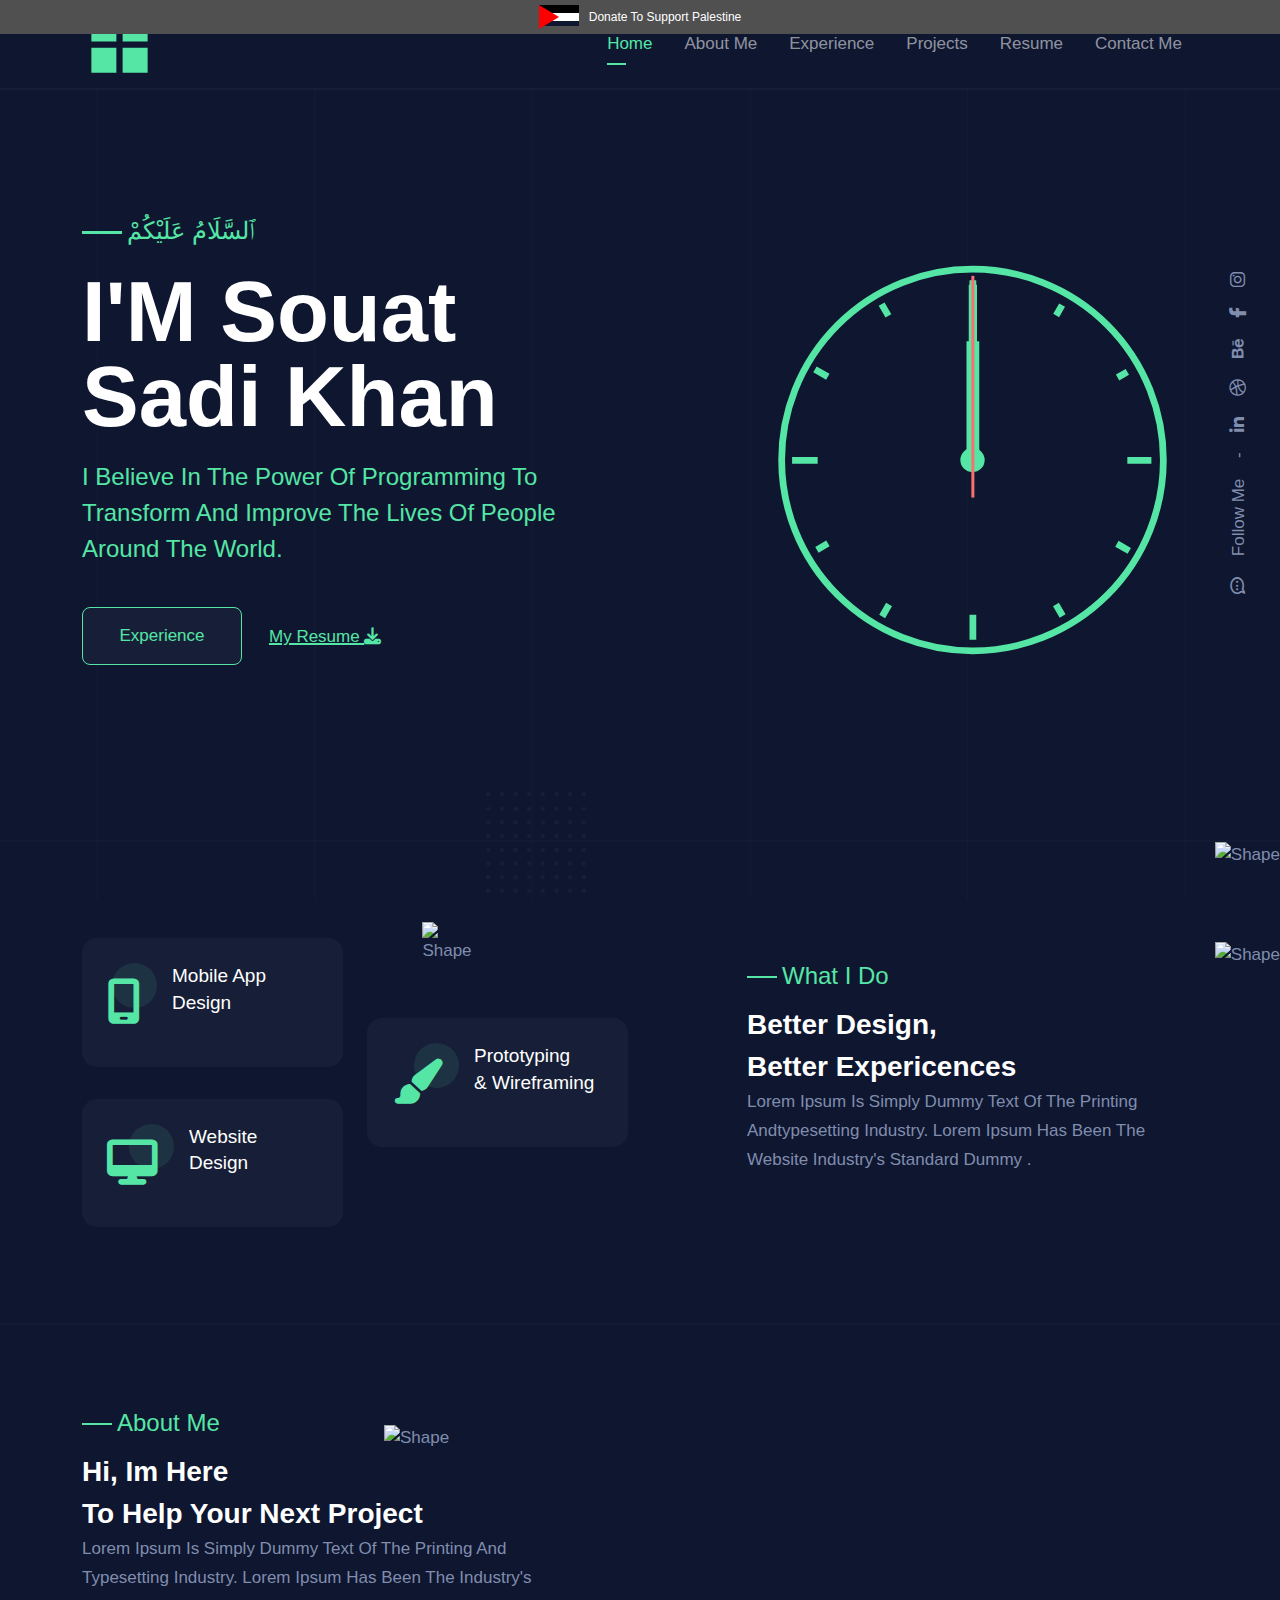
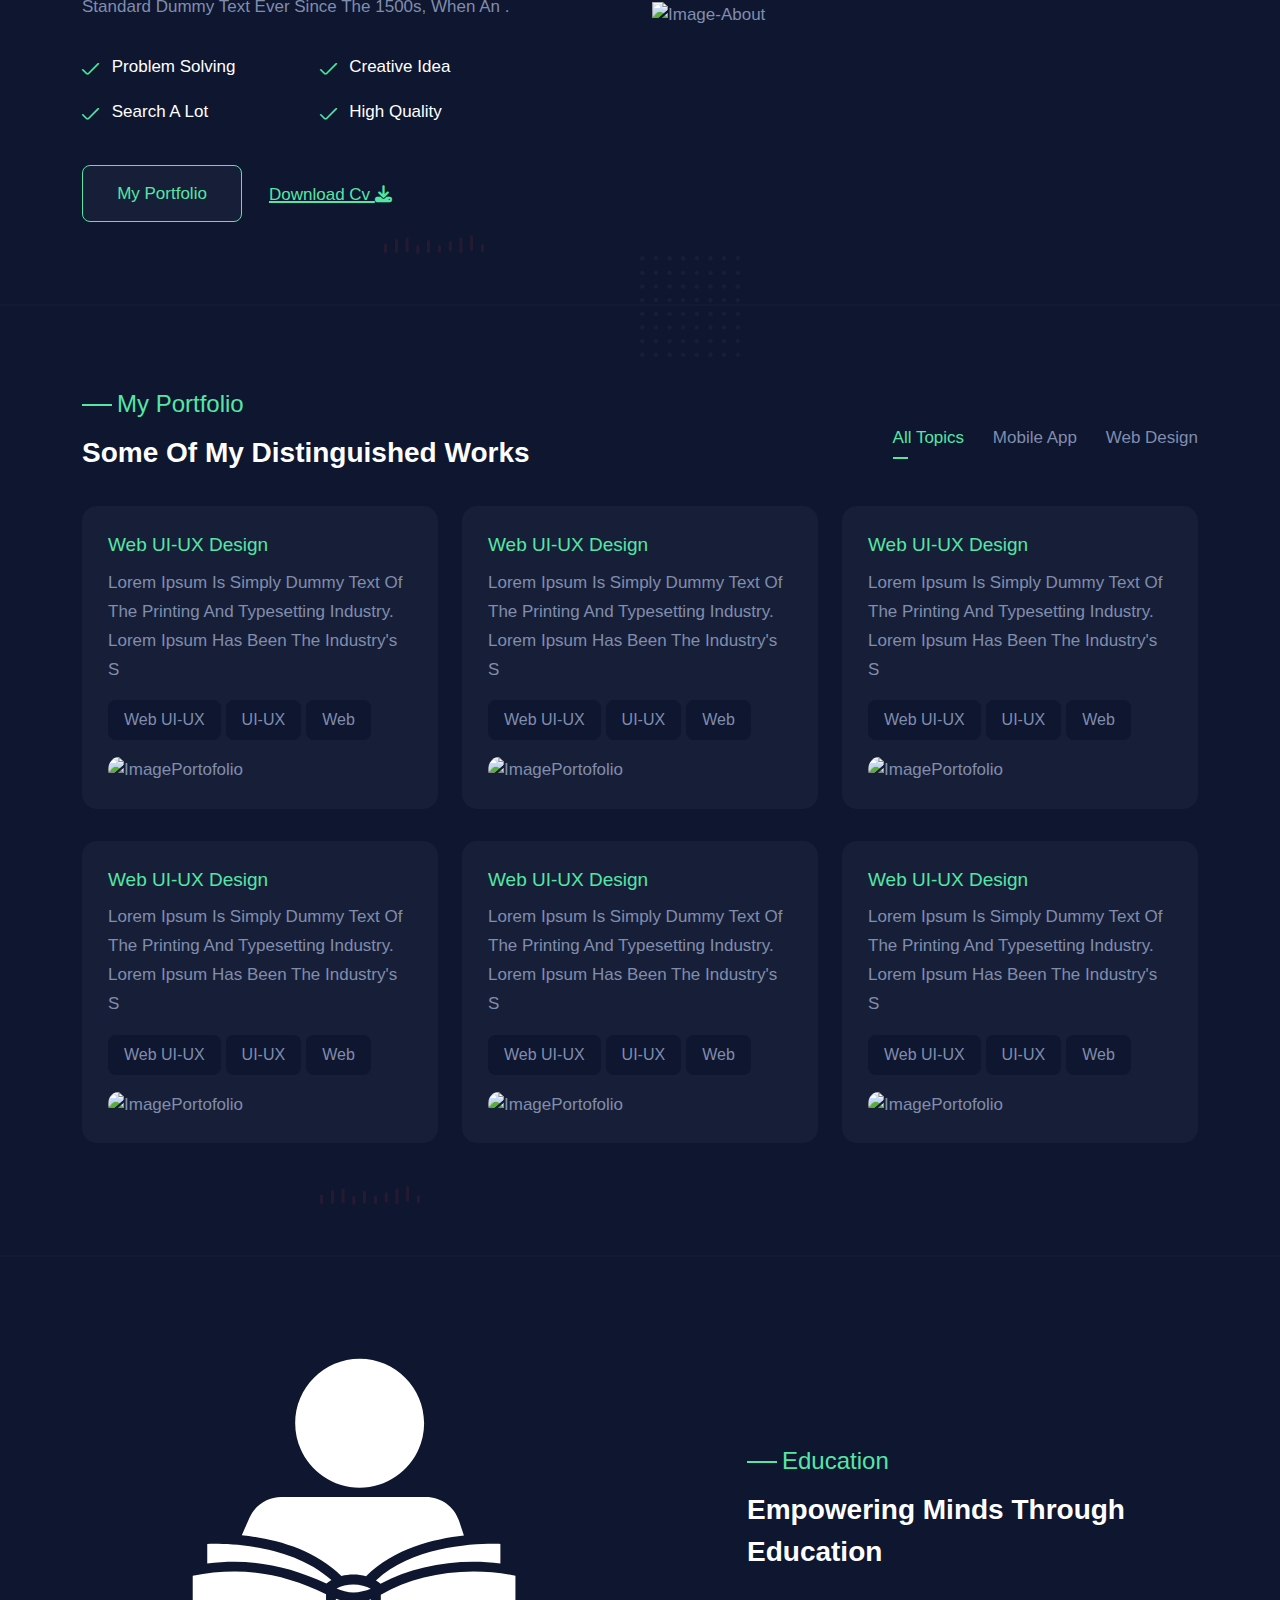
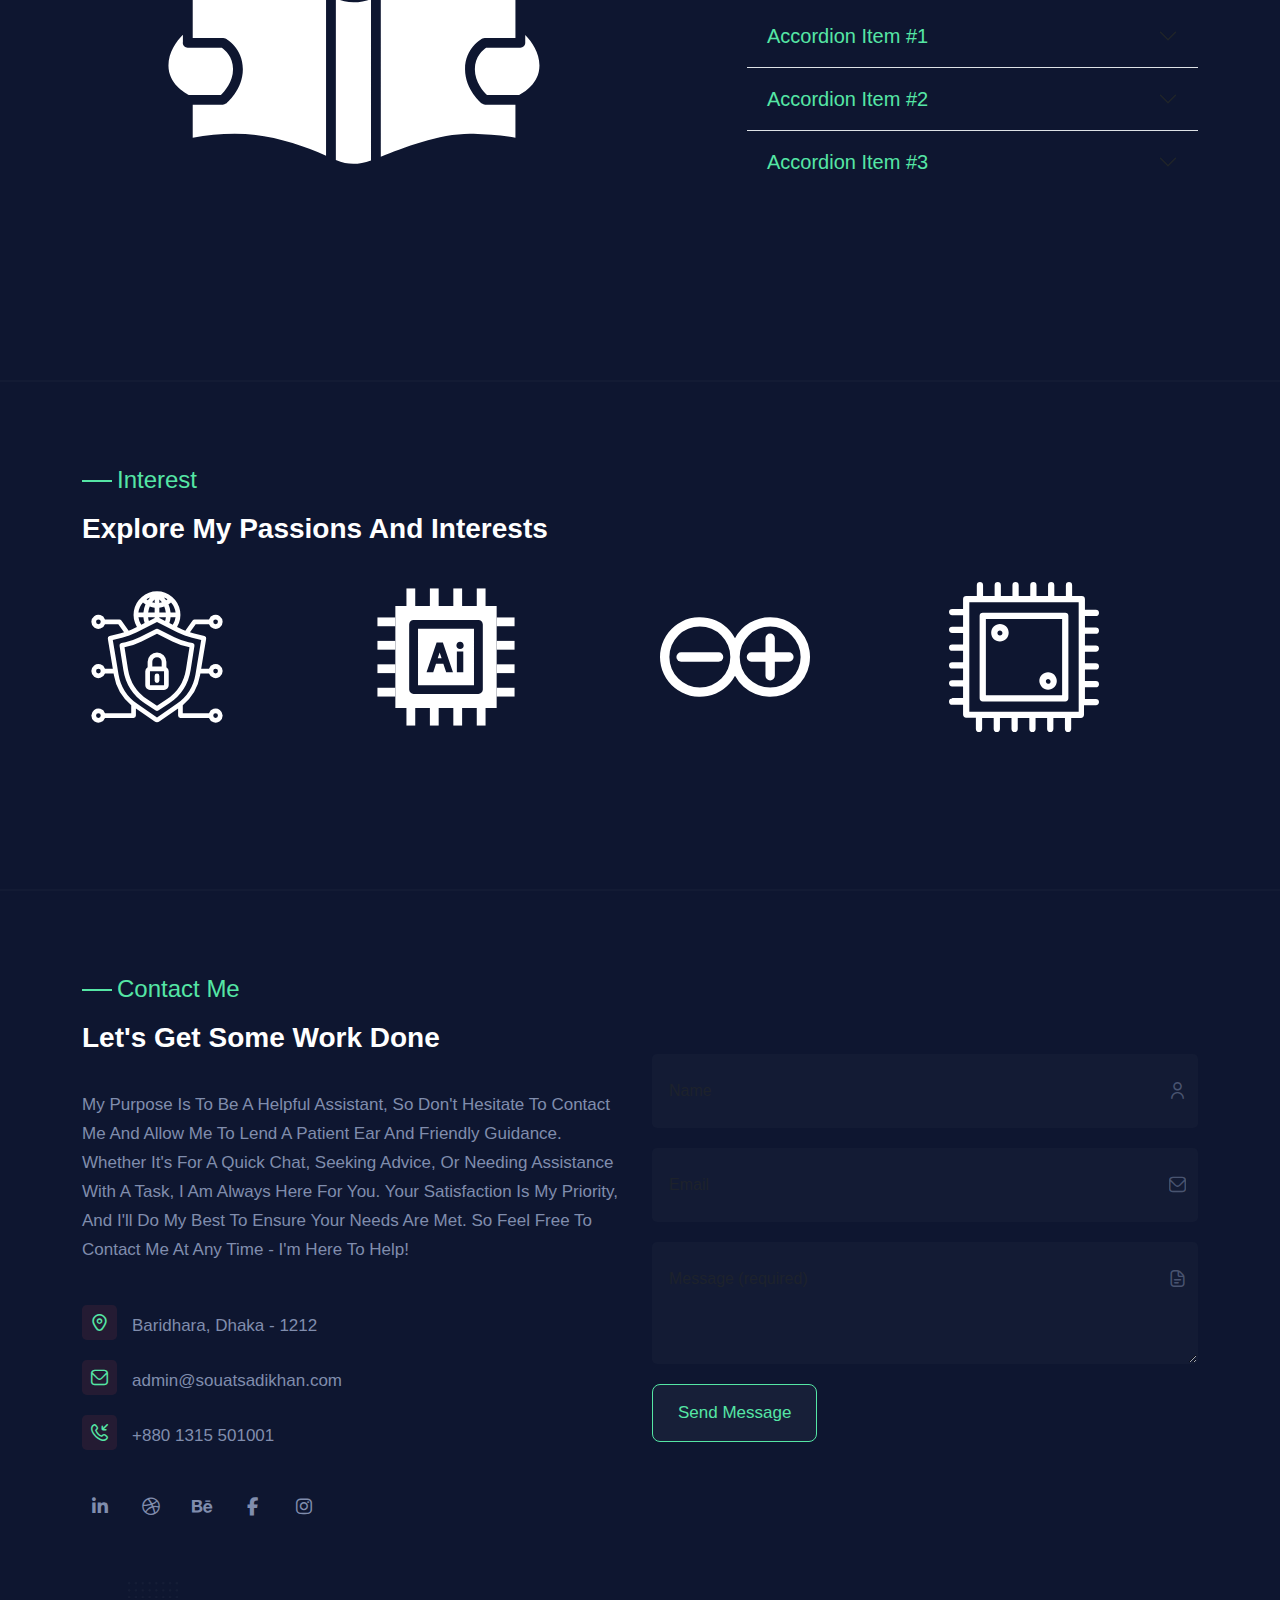
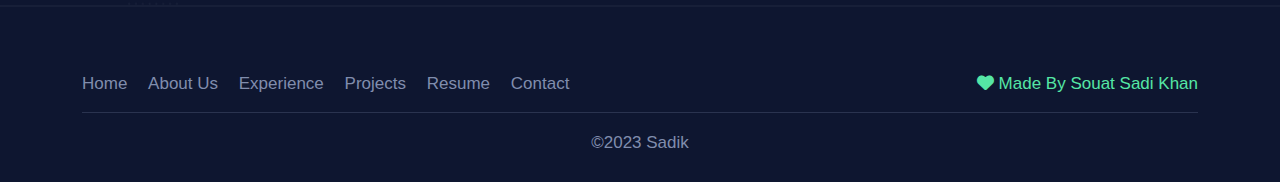
==== commit 69d29790: "Add Free Palestine" ====
--- a/index.html
+++ b/index.html
@@ -43,6 +43,94 @@
 </head>
 
 <body>
+
+    <style>
+        .support-palestine,
+        .support-palestine:visited {
+            position: absolute;
+            left: 0;
+            top: 0;
+            right: 0;
+            background: 0e1630;
+            display: flex;
+            justify-content: center;
+            padding-top: 5px;
+            padding-bottom: 5px;
+            z-index: 10000;
+            text-decoration: none;
+            font-family: arial;
+        }
+
+        .support-palestine:hover,
+        .support-palestine:active {
+            background: black;
+            display: flex;
+            background: rgb(80, 80, 80);
+            text-decoration: none;
+        }
+
+        .support-palestine__flag {
+            margin-right: 10px;
+        }
+
+        .support-palestine__label {
+            color: white;
+            font-size: 12px;
+            line-height: 24px;
+        }
+
+        .background {
+            background: #0e1630;
+            height: 21px;
+        }
+
+        .top {
+            background: black;
+            width: 40px;
+            height: 8px;
+            z-index: 1;
+        }
+
+        .middle {
+            background: white;
+            width: 100%;
+            height: 8px;
+            z-index: 1;
+        }
+
+        .triangle {
+            background: auto;
+            border-top: 12px solid transparent;
+            border-bottom: 12px solid transparent;
+            border-left: 20px solid red;
+            z-index: 2;
+            position: relative;
+            top: -16px;
+            left: 0;
+        }
+    </style>
+
+    <a
+    class="support-palestine"
+    href="javascript:;"
+    rel="nofollow noopener"
+    title="Keep supporting palestine"
+    >
+        <div
+            class="support-palestine__flag"
+            role="img"
+            aria-label="Flag of palestine"
+        >
+            <div class="background">
+            <div class="top"></div>
+            <div class="middle"></div>
+            <div class="triangle"></div>
+            </div>
+        </div>
+
+        <div class="support-palestine__label">Donate to support Palestine</div>
+    </a>
+    
     <!-- Navbar -->
     <nav class="navbar navbar-expand-lg navbar-dark bg-transparent">
         <div class="container">
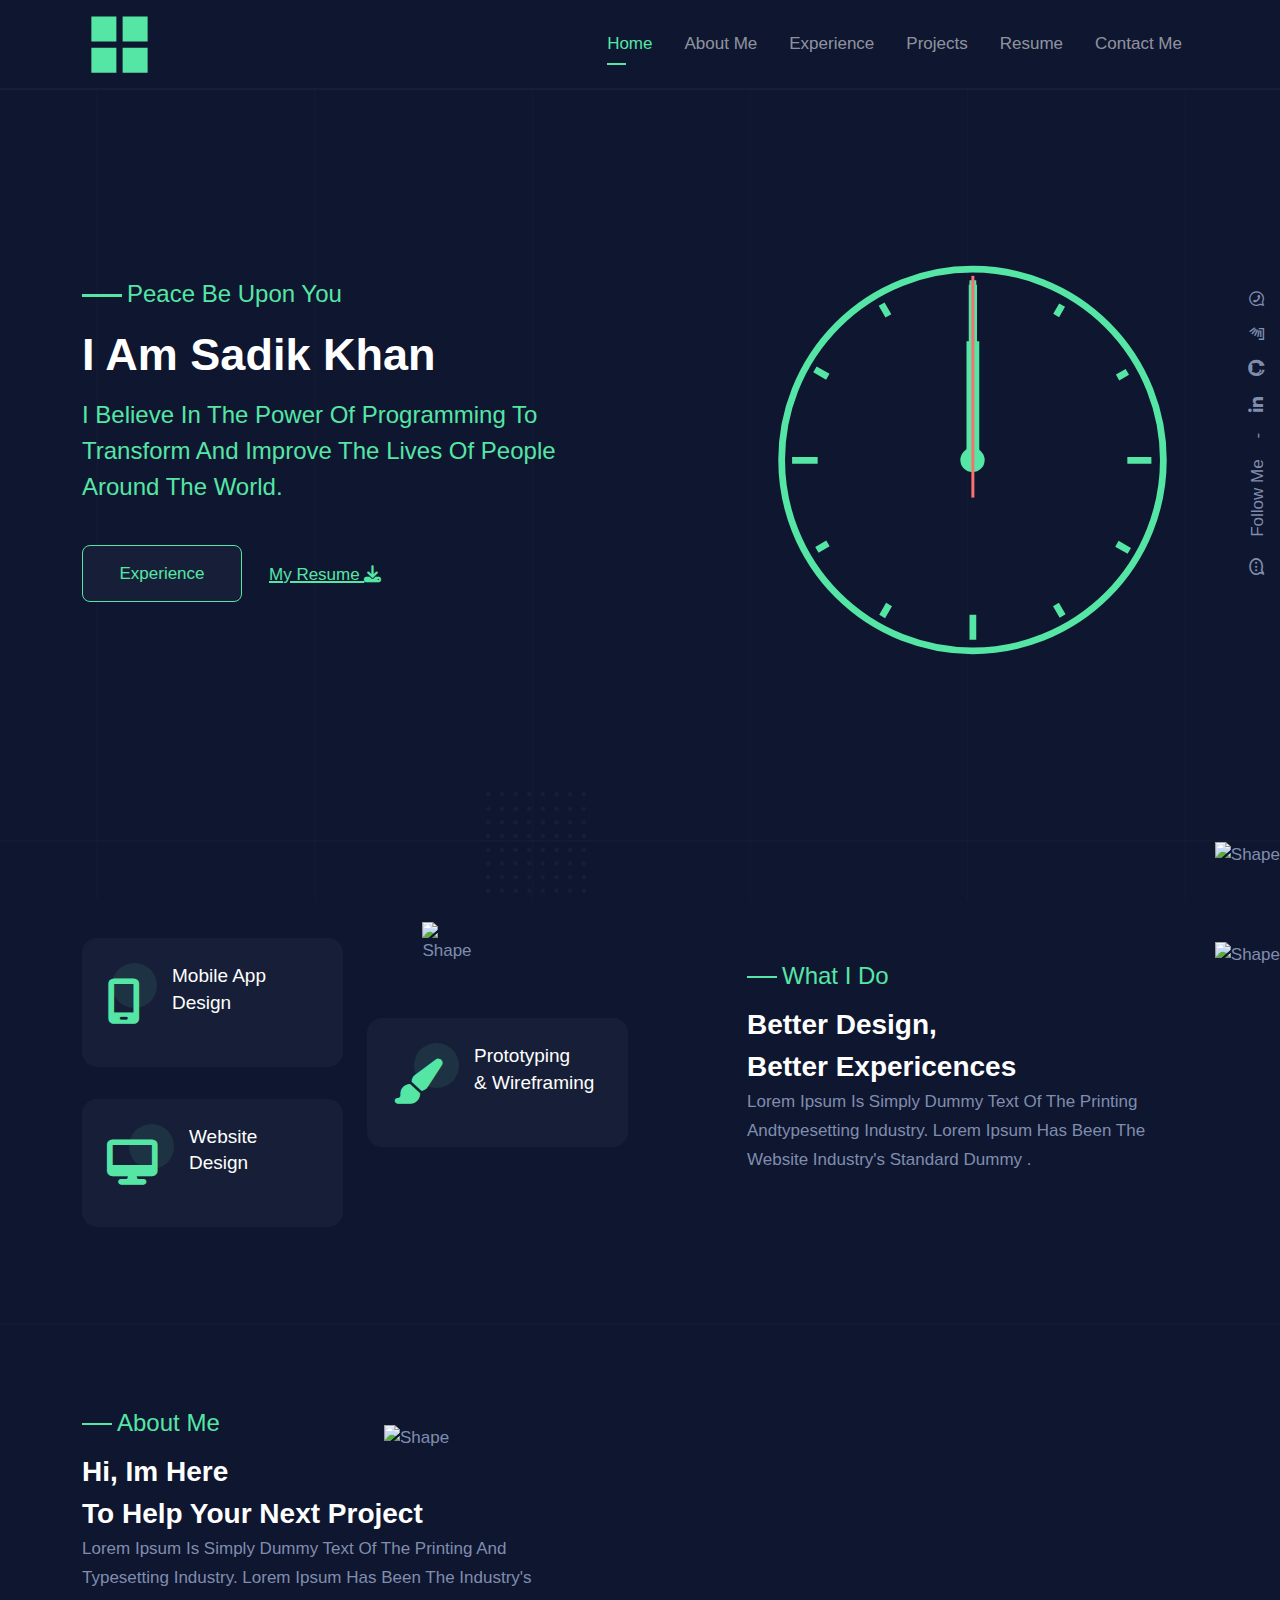
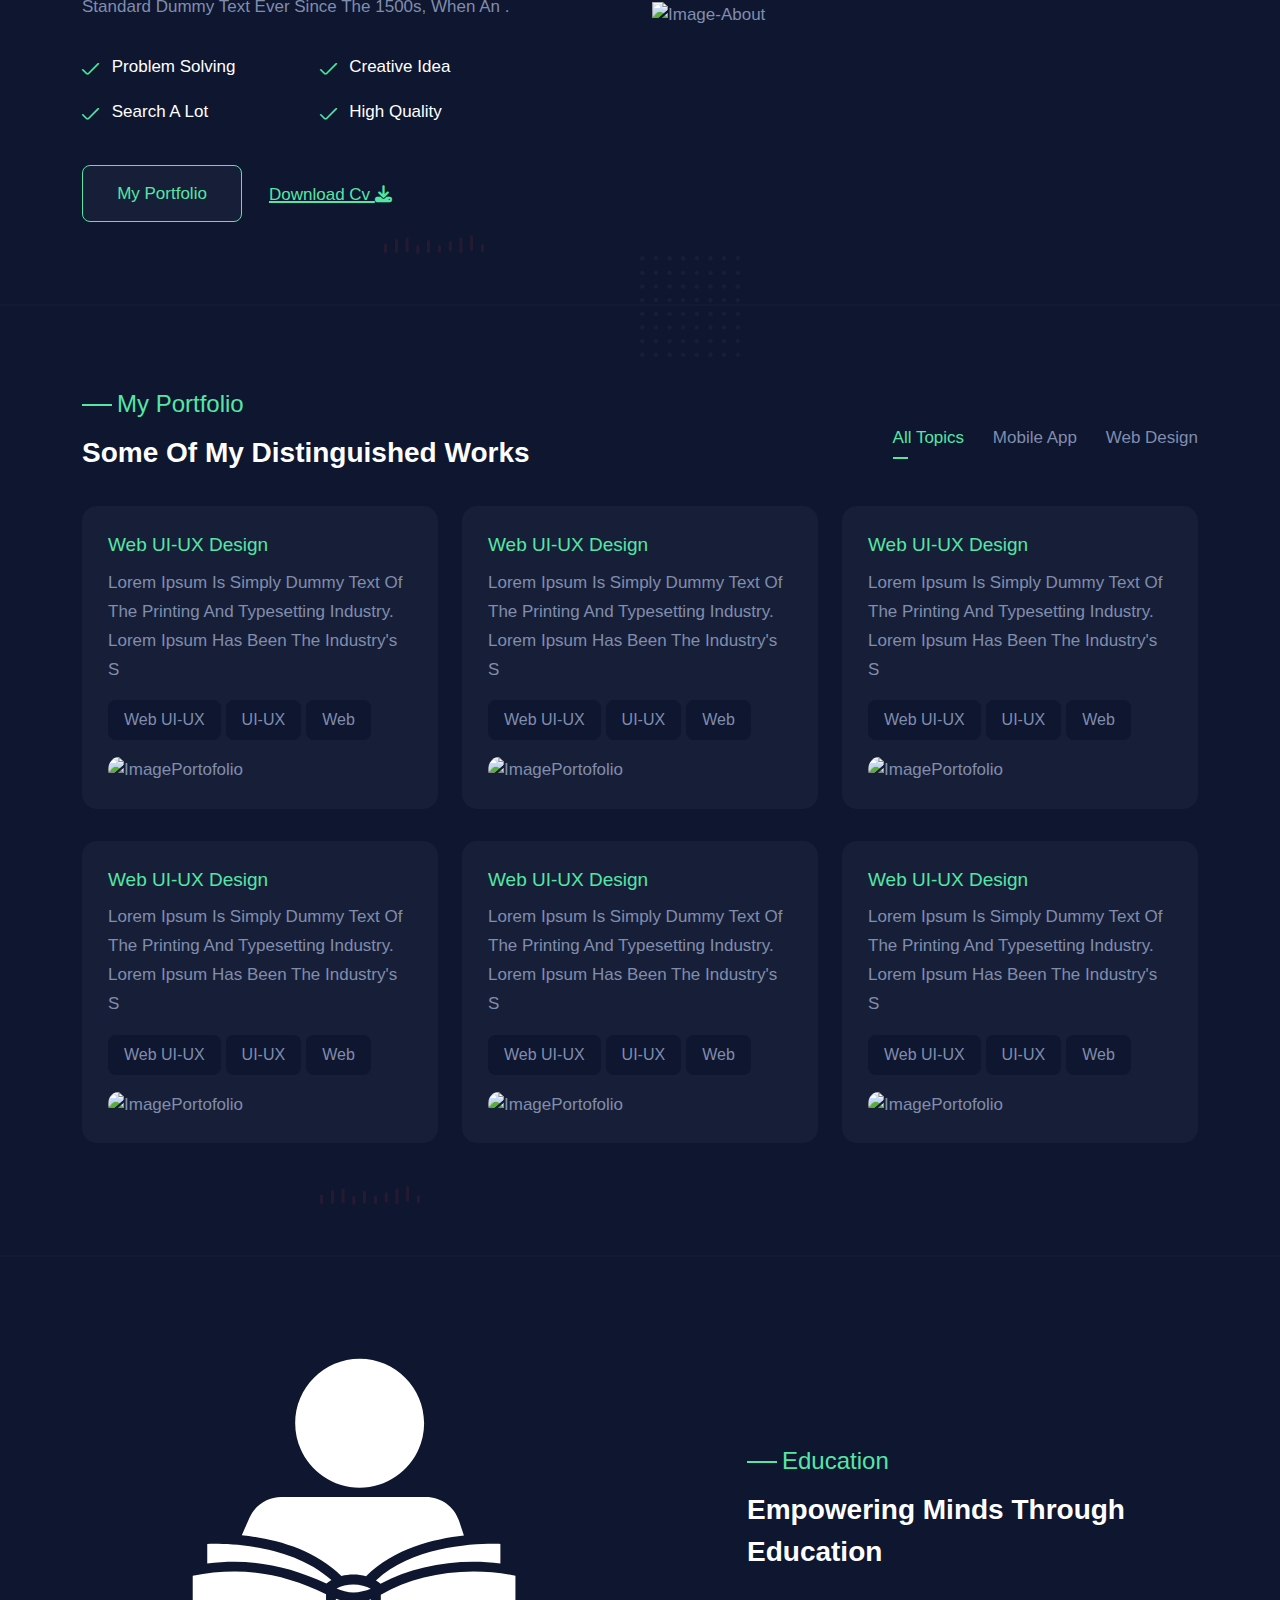
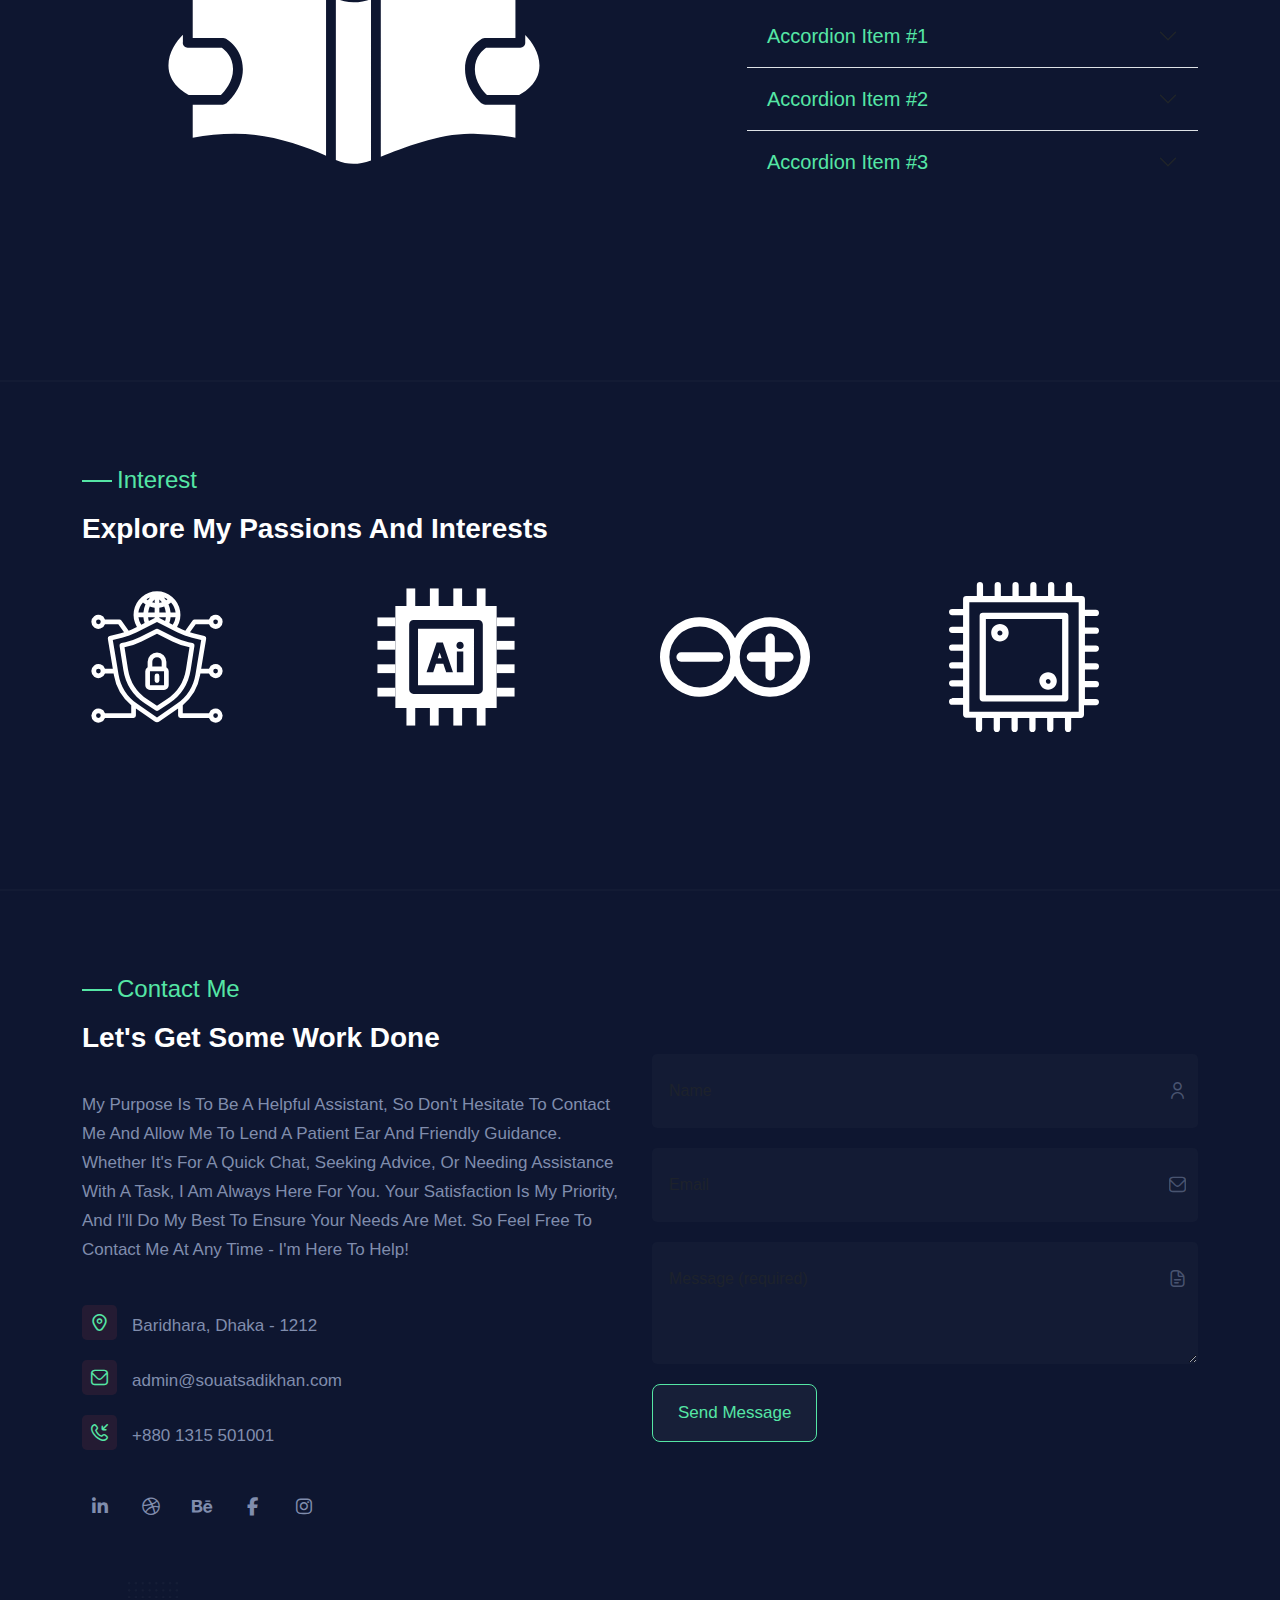
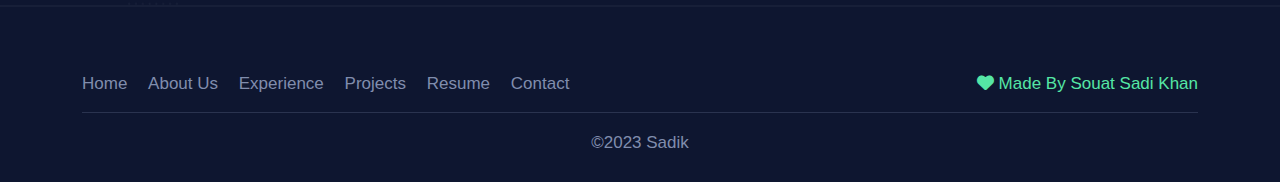
==== commit ef599d5e: "Update Header Information" ====
--- a/index.html
+++ b/index.html
@@ -6,11 +6,11 @@
     <meta http-equiv="X-UA-Compatible" content="IE=edge">
     <meta name="viewport" content="width=device-width, initial-scale=1.0">
     <link rel="shortcut icon" href="assets/images/logo.png" type="image/x-icon">
-    <link rel="canonical" href="https://icslegal.com/" />
+    <link rel="canonical" href="https://souatsadikhan.com/" />
 
     <meta property="og:image:width" content="200">
 	<meta property="og:image:height" content="200">
-	<meta property="og:site_name" content="ICS Legal Ltd">
+	<meta property="og:site_name" content="Sadik Khan Personal Portfolio">
      
 	<meta name="title" content="">
 	<meta name="author" content="">
@@ -43,94 +43,6 @@
 </head>
 
 <body>
-
-    <style>
-        .support-palestine,
-        .support-palestine:visited {
-            position: absolute;
-            left: 0;
-            top: 0;
-            right: 0;
-            background: 0e1630;
-            display: flex;
-            justify-content: center;
-            padding-top: 5px;
-            padding-bottom: 5px;
-            z-index: 10000;
-            text-decoration: none;
-            font-family: arial;
-        }
-
-        .support-palestine:hover,
-        .support-palestine:active {
-            background: black;
-            display: flex;
-            background: rgb(80, 80, 80);
-            text-decoration: none;
-        }
-
-        .support-palestine__flag {
-            margin-right: 10px;
-        }
-
-        .support-palestine__label {
-            color: white;
-            font-size: 12px;
-            line-height: 24px;
-        }
-
-        .background {
-            background: #0e1630;
-            height: 21px;
-        }
-
-        .top {
-            background: black;
-            width: 40px;
-            height: 8px;
-            z-index: 1;
-        }
-
-        .middle {
-            background: white;
-            width: 100%;
-            height: 8px;
-            z-index: 1;
-        }
-
-        .triangle {
-            background: auto;
-            border-top: 12px solid transparent;
-            border-bottom: 12px solid transparent;
-            border-left: 20px solid red;
-            z-index: 2;
-            position: relative;
-            top: -16px;
-            left: 0;
-        }
-    </style>
-
-    <a
-    class="support-palestine"
-    href="javascript:;"
-    rel="nofollow noopener"
-    title="Keep supporting palestine"
-    >
-        <div
-            class="support-palestine__flag"
-            role="img"
-            aria-label="Flag of palestine"
-        >
-            <div class="background">
-            <div class="top"></div>
-            <div class="middle"></div>
-            <div class="triangle"></div>
-            </div>
-        </div>
-
-        <div class="support-palestine__label">Donate to support Palestine</div>
-    </a>
-    
     <!-- Navbar -->
     <nav class="navbar navbar-expand-lg navbar-dark bg-transparent">
         <div class="container">
@@ -189,24 +101,30 @@
 
                         <h3 class="title-welcome">
                             <span data-bs-toggle="tooltip" data-bs-placement="top" title="Peace be upon you">
-                                ٱلسَّلَامُ عَلَيْكُمْ
+                                Peace be upon you
                             </span>
                         </h3>
-                        <h1>I'M Souat <br> Sadi Khan</h1>
-                        <h3>I believe in the power of programming to transform and improve the lives of people
-                            around the world.</h3>
+                        <h1>I am Sadik Khan</h1>
+                        <h3>I believe in the power of programming to transform and improve the lives of people around the world.</h3>
 
                         <ul class="link d-flex">
-                            <li><a class="btn btn-generic" href="#">Experience</a></li>
-                            <li><a class="btn btn-link" href="#">My resume <i class="fa-solid fa-download"></i></a></li>
+                            <li>
+                                <a class="btn btn-generic" href="experience.html">
+                                    Experience
+                                </a>
+                            </li>
+                            <li>
+                                <a class="btn btn-link" target="_blank" href="souat-sadi-khan.pdf">
+                                    My resume <i class="fa-solid fa-download"></i>
+                                </a>
+                            </li>
                         </ul>
-
-                    </div>
-                </div>
-
+                    </div>
+                </div>
+
+                <!-- Clock -->
                 <div class="col-lg-5 col-md-6 col-12">
                     <div class="hero-thumb">
-
                         <div class="clockbox">
                             <svg id="clock" xmlns="http://www.w3.org/2000/svg" width="600" height="600" viewBox="0 0 600 600">
                                 <g id="face">
@@ -235,17 +153,31 @@
 
         <!-- start social -->
         <ul class="social">
-            <li><a href="comment.html"><i class="fa-regular fa-comment-dots"></i></a></li>
+            <li><a href="contact.html"><i class="fa-regular fa-comment-dots"></i></a></li>
             <li>Follow Me</li>
             <li>-</li>
-            <li><a href="#"><i class="fa-brands fa-linkedin-in"></i></a></li>
-            <li><a href="#"><i class="fa-brands fa-dribbble"></i></a></li>
-            <li><a href="#"><i class="fa-brands fa-behance"></i></a></li>
-            <li><a href="#"><i class="fa-brands fa-facebook-f"></i></a></li>
-            <li><a href="#"><i class="fa-brands fa-instagram"></i></a></li>
+            <li>
+                <a href="https://www.linkedin.com/in/souat-sadi-khan/" target="_blank">
+                    <i class="fa-brands fa-linkedin-in"></i>
+                </a>
+            </li>
+            <li>
+                <a href="https://github.com/souat-sadi-khan" target="_blank">
+                    <i class="fa-brands fa-github"></i>
+                </a>
+            </li>
+            <li>
+                <a href="https://stackoverflow.com/users/9970382/sadik" target="_blank">
+                    <i class="fa-brands fa-stack-overflow"></i>
+                </a>
+            </li>
+            <li>
+                <a href="whatsapp://send?abid=01315501001&text=Hello%2C%20Sadik!" target="_blank">
+                    <i class="fa-brands fa-whatsapp"></i>
+                </a>
+            </li>
+            <!-- <li><a href="#"><i class="fa-brands fa-instagram"></i></a></li> -->
         </ul>
-        <!-- end social -->
-
     </header>
 
     <!-- start what-do -->
--- a/assets/scss/style.css
+++ b/assets/scss/style.css
@@ -350,7 +350,7 @@
 }
 
 h1 {
-  font-size: 85px;
+  font-size: 45px;
   line-height: 1em;
 }
 
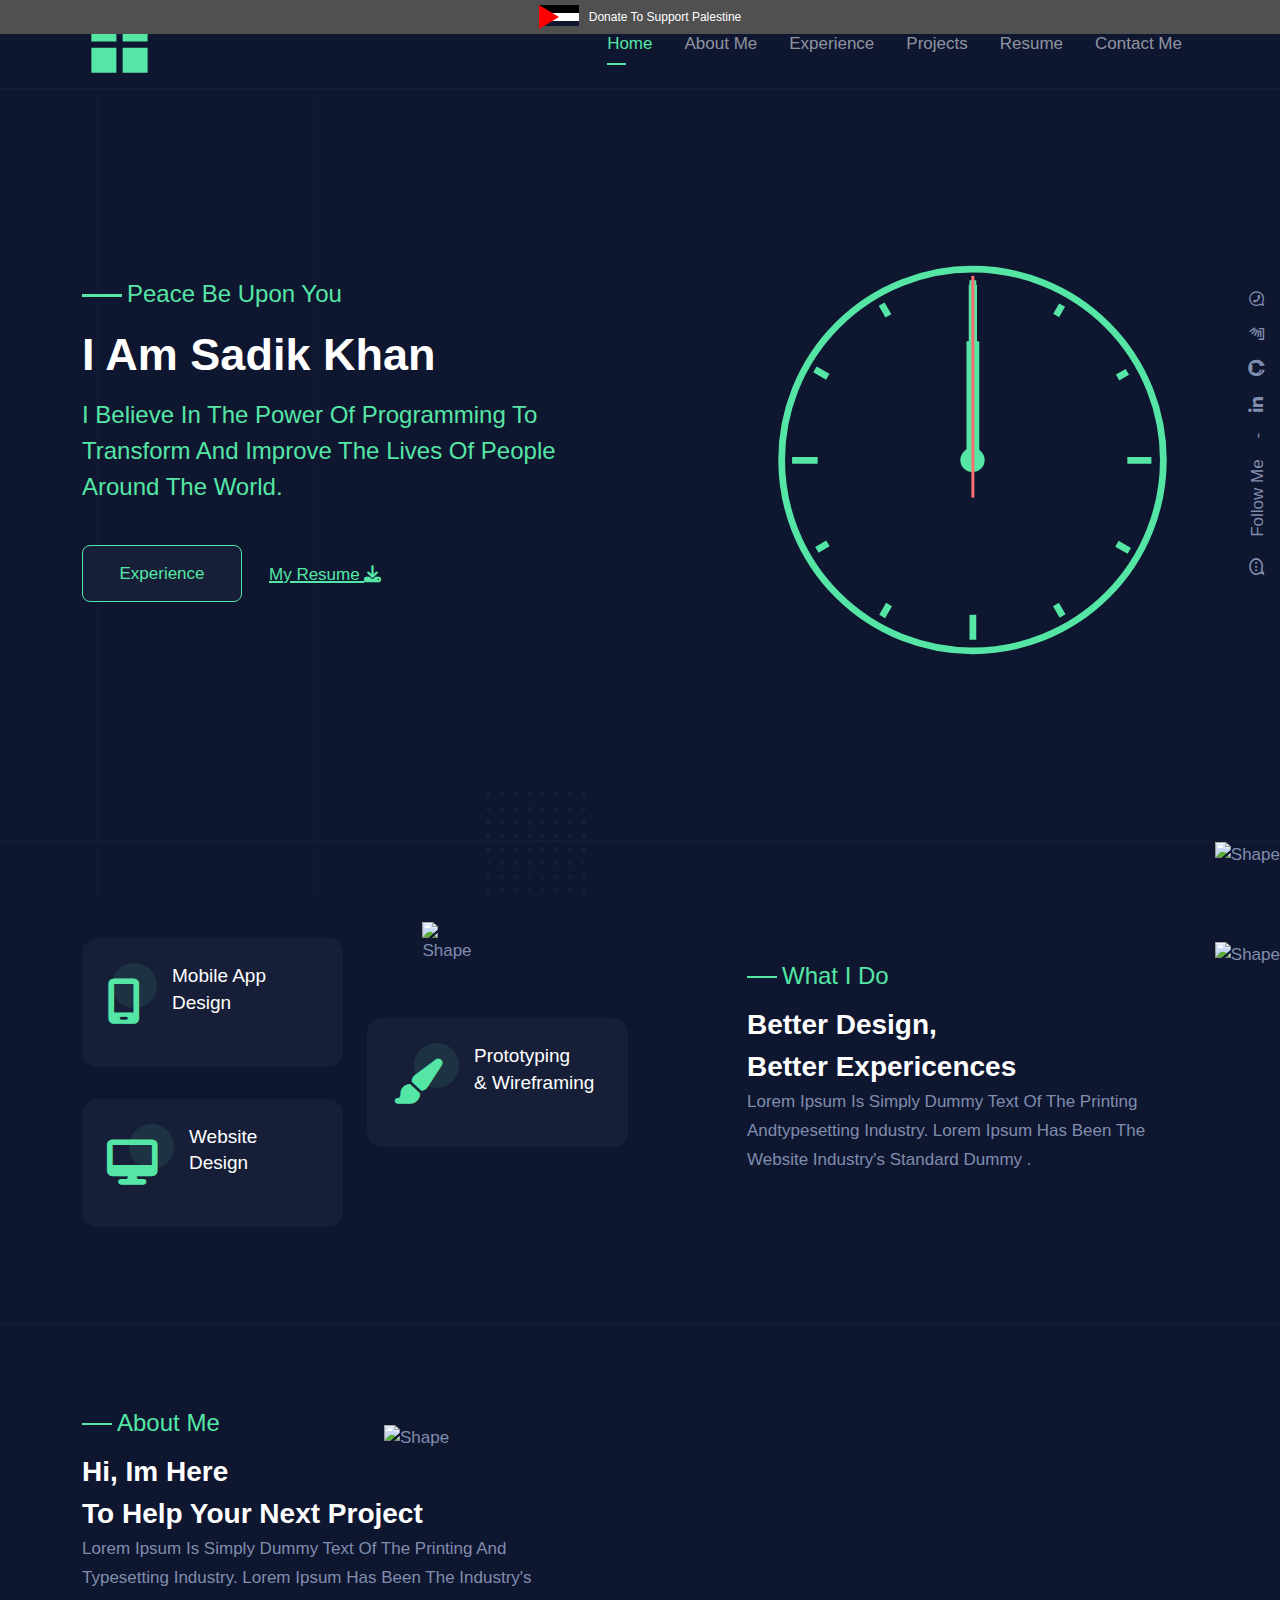
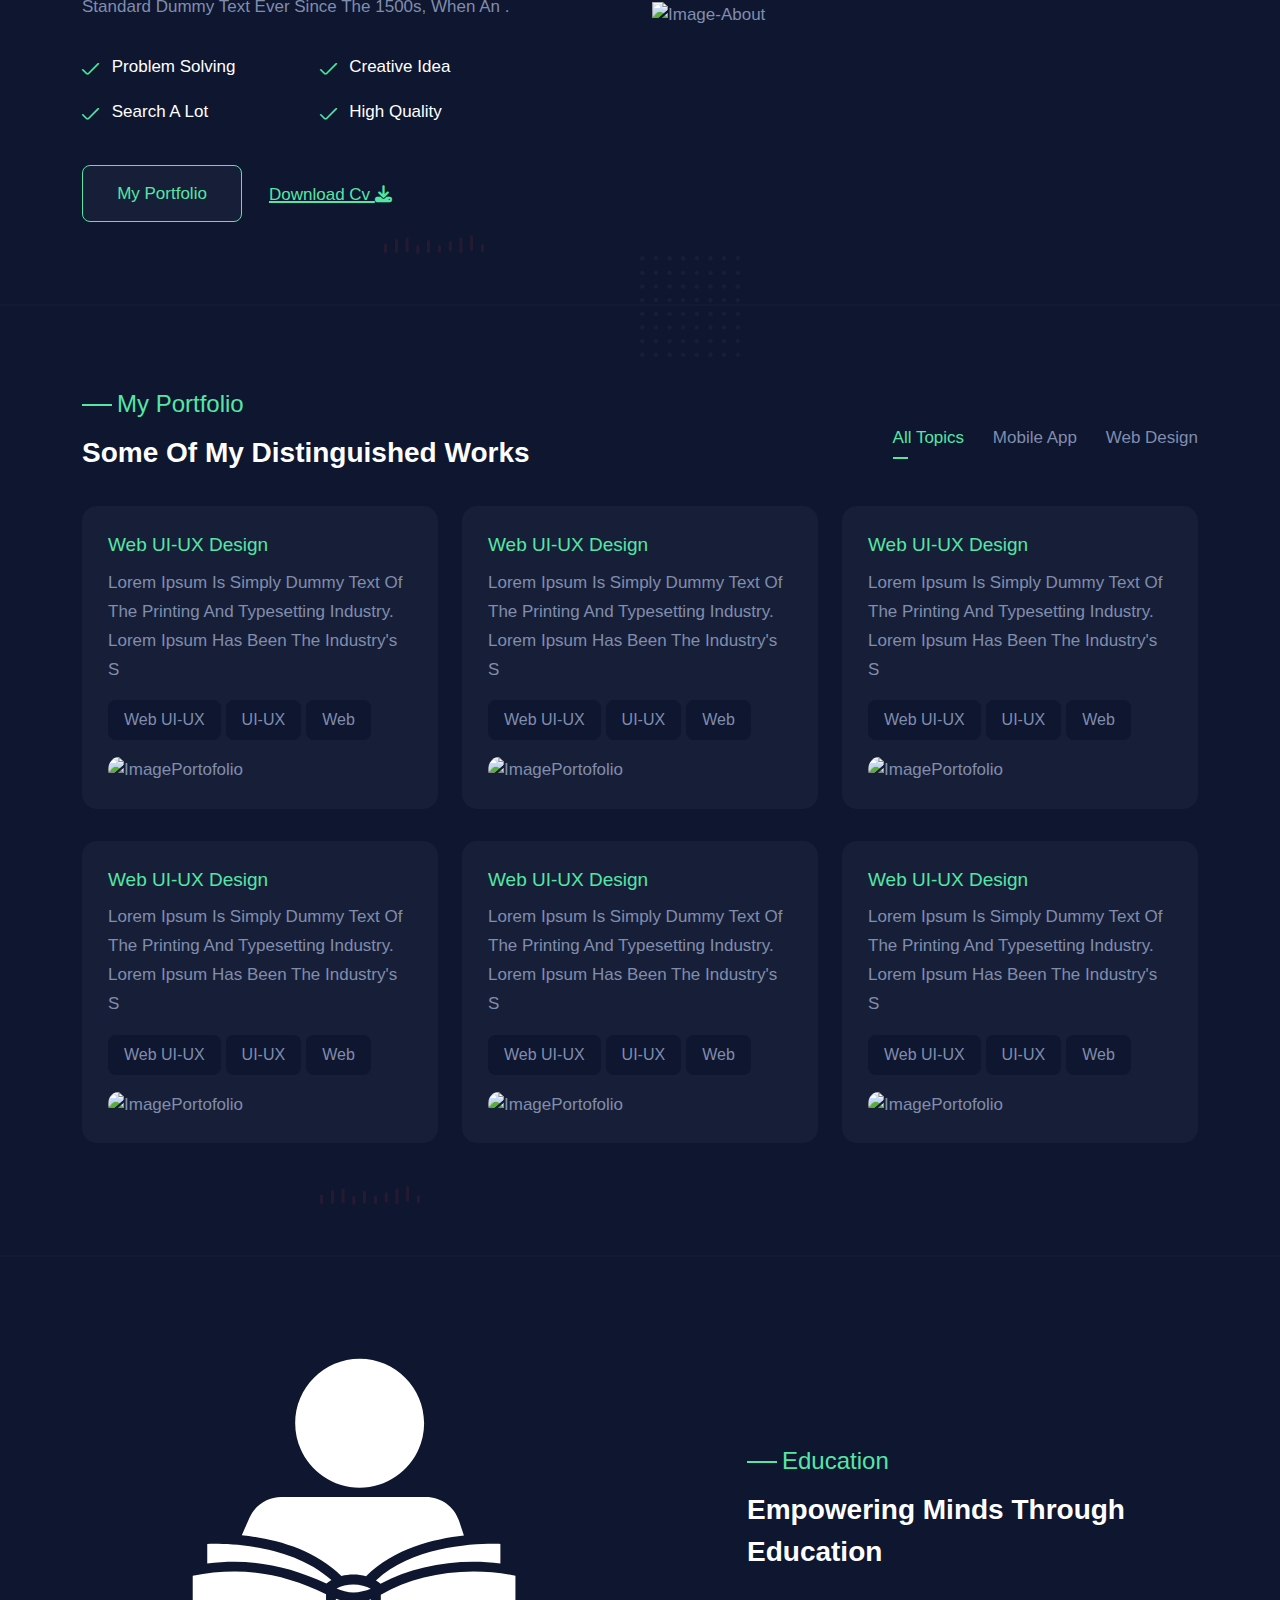
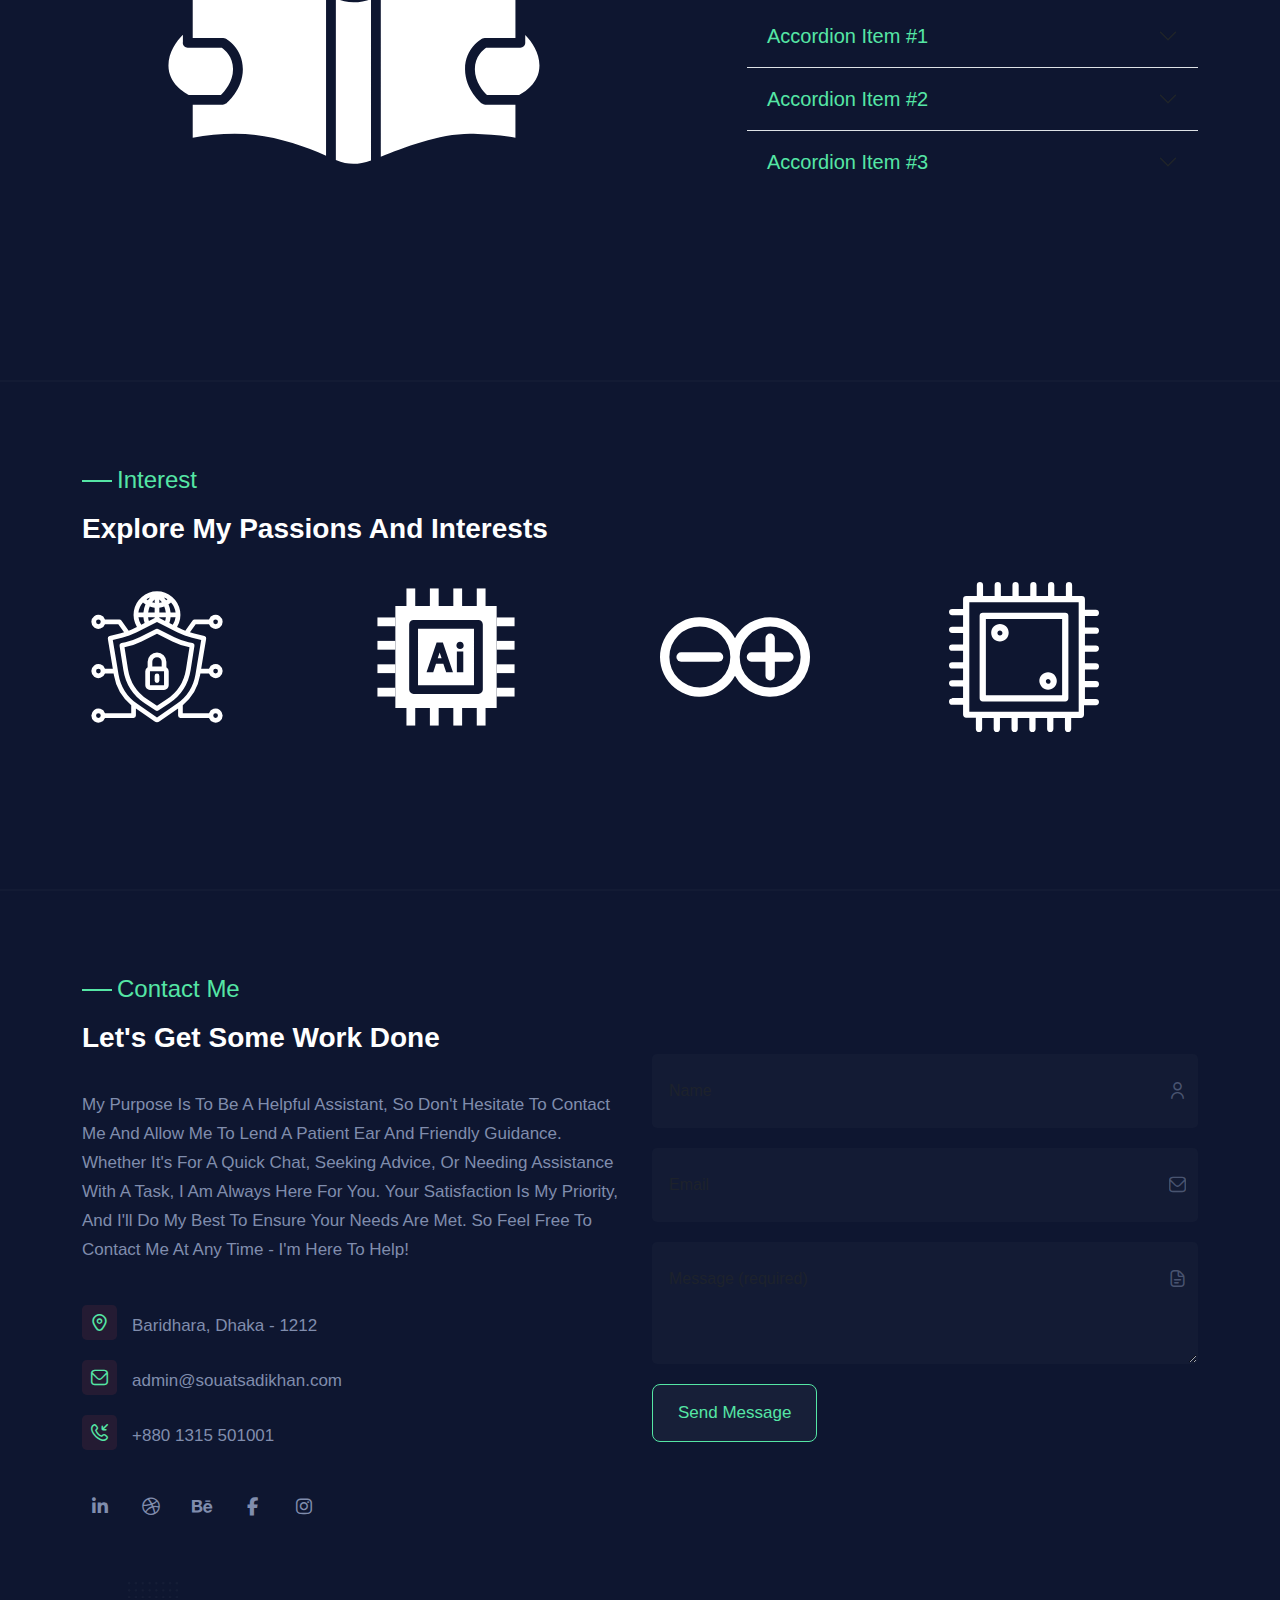
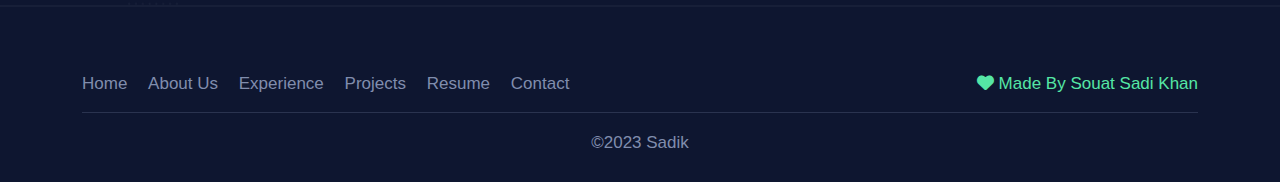
==== commit aae48e53: "Merge branch 'sadik' of https://github.com/souat-sadi-khan/website into sadik" ====
--- a/index.html
+++ b/index.html
@@ -43,6 +43,94 @@
 </head>
 
 <body>
+
+    <style>
+        .support-palestine,
+        .support-palestine:visited {
+            position: absolute;
+            left: 0;
+            top: 0;
+            right: 0;
+            background: 0e1630;
+            display: flex;
+            justify-content: center;
+            padding-top: 5px;
+            padding-bottom: 5px;
+            z-index: 10000;
+            text-decoration: none;
+            font-family: arial;
+        }
+
+        .support-palestine:hover,
+        .support-palestine:active {
+            background: black;
+            display: flex;
+            background: rgb(80, 80, 80);
+            text-decoration: none;
+        }
+
+        .support-palestine__flag {
+            margin-right: 10px;
+        }
+
+        .support-palestine__label {
+            color: white;
+            font-size: 12px;
+            line-height: 24px;
+        }
+
+        .background {
+            background: #0e1630;
+            height: 21px;
+        }
+
+        .top {
+            background: black;
+            width: 40px;
+            height: 8px;
+            z-index: 1;
+        }
+
+        .middle {
+            background: white;
+            width: 100%;
+            height: 8px;
+            z-index: 1;
+        }
+
+        .triangle {
+            background: auto;
+            border-top: 12px solid transparent;
+            border-bottom: 12px solid transparent;
+            border-left: 20px solid red;
+            z-index: 2;
+            position: relative;
+            top: -16px;
+            left: 0;
+        }
+    </style>
+
+    <a
+    class="support-palestine"
+    href="javascript:;"
+    rel="nofollow noopener"
+    title="Keep supporting palestine"
+    >
+        <div
+            class="support-palestine__flag"
+            role="img"
+            aria-label="Flag of palestine"
+        >
+            <div class="background">
+            <div class="top"></div>
+            <div class="middle"></div>
+            <div class="triangle"></div>
+            </div>
+        </div>
+
+        <div class="support-palestine__label">Donate to support Palestine</div>
+    </a>
+    
     <!-- Navbar -->
     <nav class="navbar navbar-expand-lg navbar-dark bg-transparent">
         <div class="container">
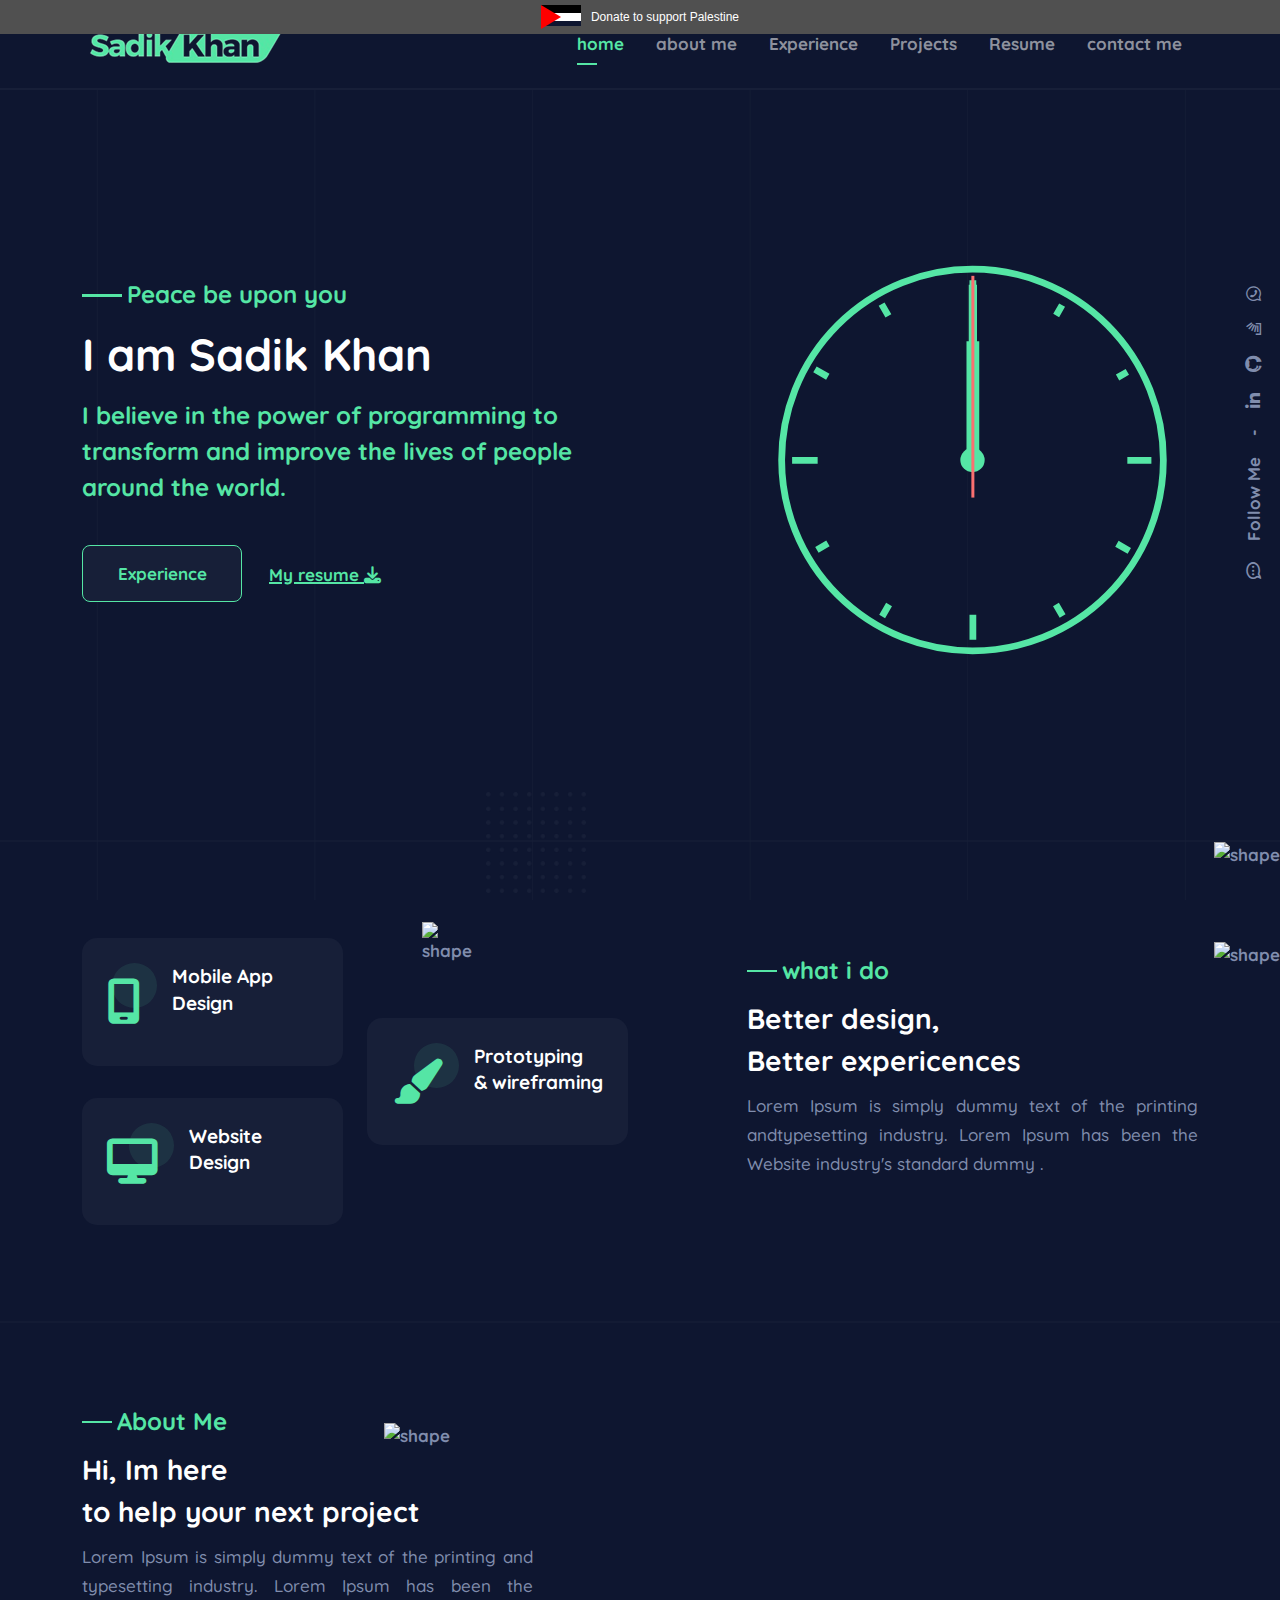
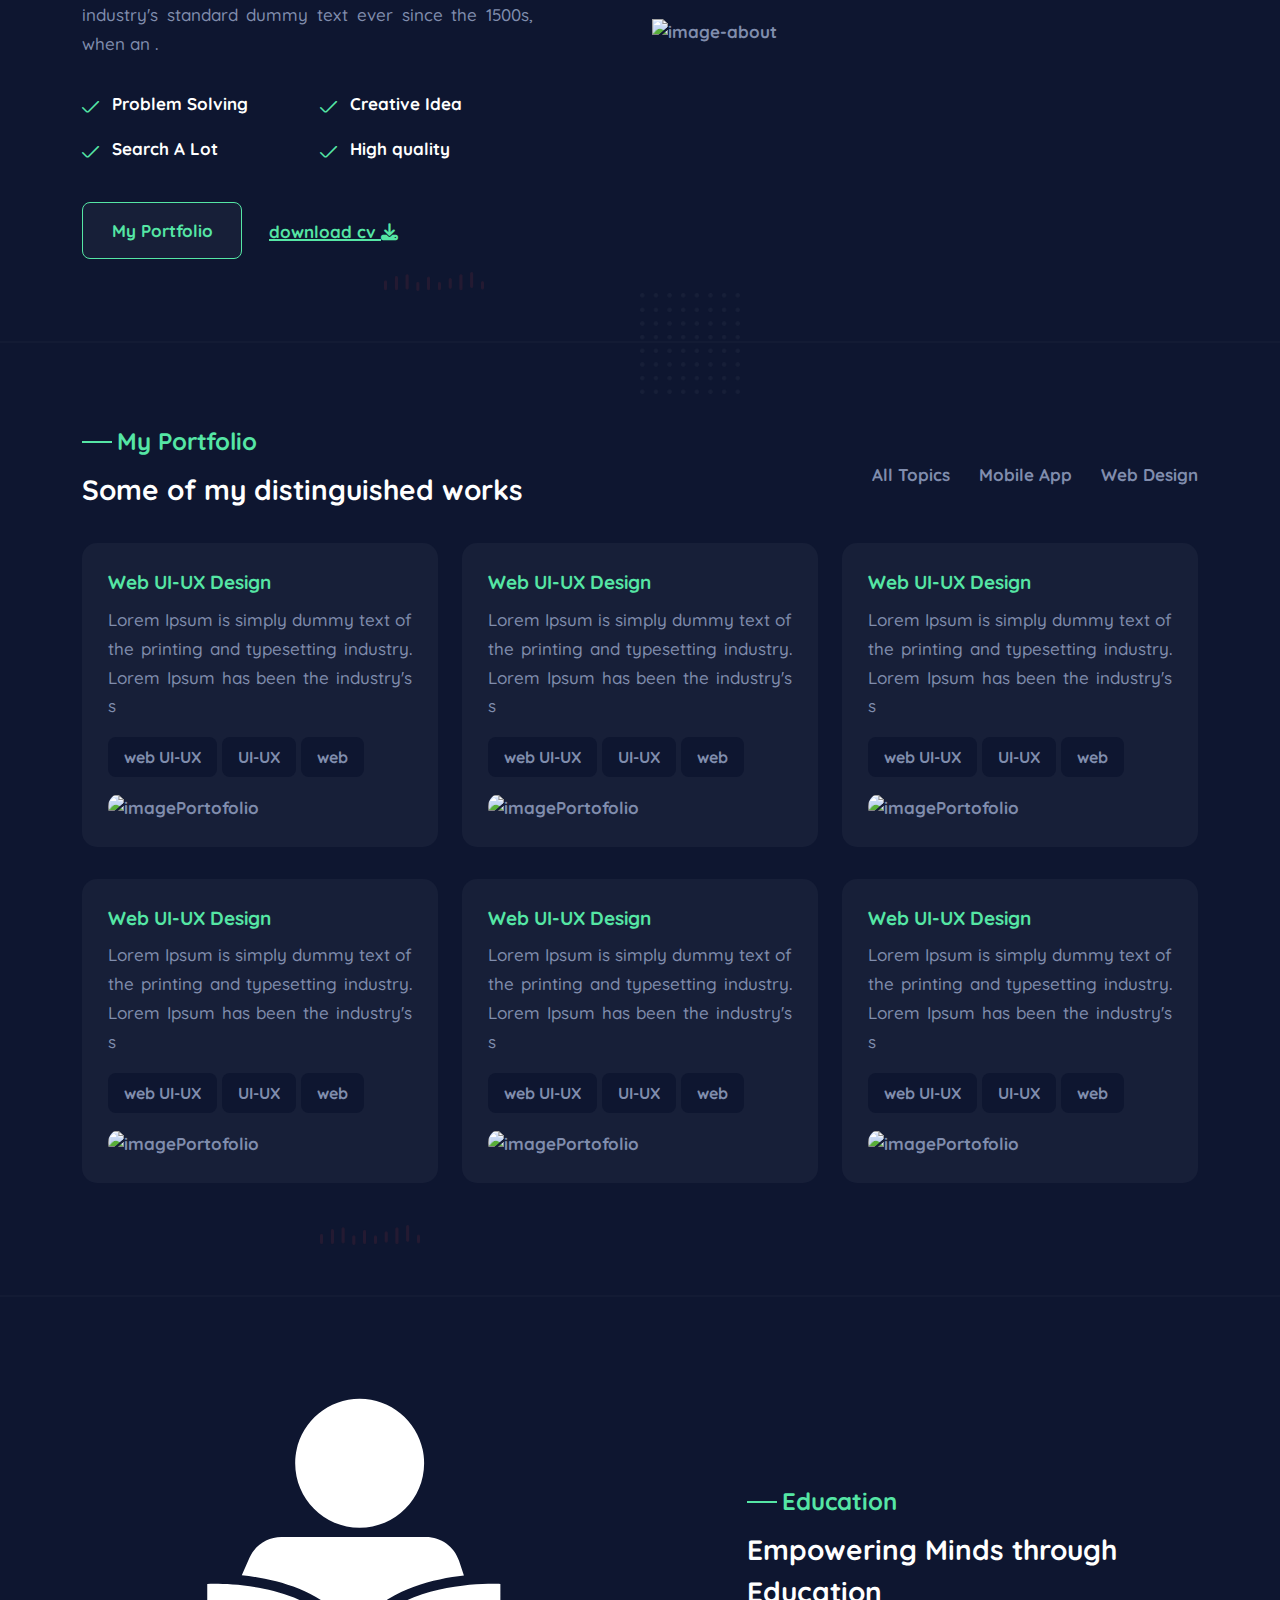
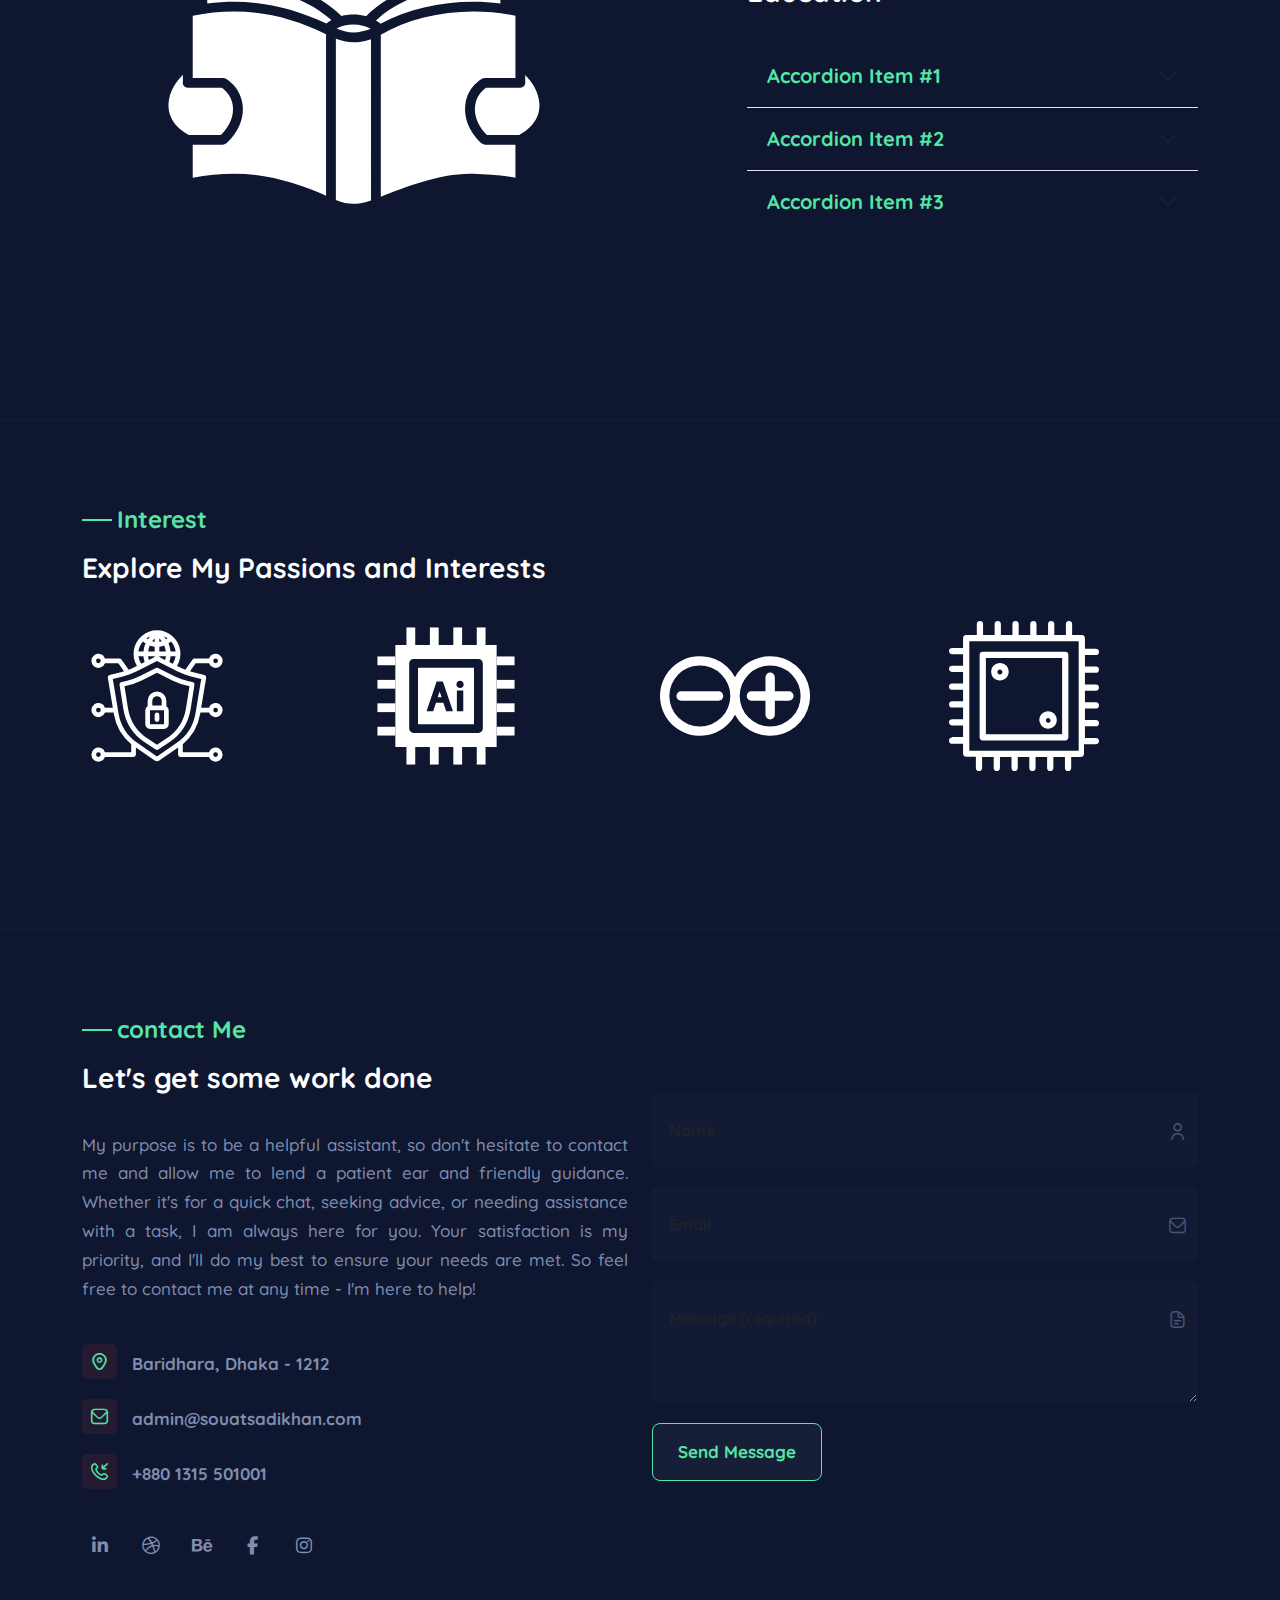
==== commit 60487626: "Add portfolio page" ====
--- a/index.html
+++ b/index.html
@@ -134,11 +134,8 @@
     <!-- Navbar -->
     <nav class="navbar navbar-expand-lg navbar-dark bg-transparent">
         <div class="container">
-            <a class="navbar-brand" href="#">
-                <svg xmlns="http://www.w3.org/2000/svg" viewBox="0 0 24 24" width="75" height="75">
-                    <path d="M3 3H11V11H3V3ZM3 13H11V21H3V13ZM13 3H21V11H13V3ZM13 13H21V21H13V13Z" fill="#55e6a5"/>
-                </svg>
-                
+            <a class="navbar-brand" href="javascript:;">
+                <img src="assets/images/logo.png" alt="PortKit">                
             </a>
             <button class="navbar-toggler" id="js-nav-trigger" type="button" data-bs-toggle="collapse" data-bs-target="#navbarContent" aria-controls="navbarContent" aria-expanded="false" aria-label="Toggle">
                 <span></span>
@@ -706,32 +703,9 @@
     </section>
         
     <!-- start footer -->
-    <footer class="has-style-01">
-        <div class="shape">
-            <img class="shape-03" src="assets/images/shape/shape-03.png" alt="shape">
-        </div>
-        <div class="container">
-            <div class="row">
-                <div class="col-lg-8 col-md-7 col-12">
-                    <ul class="link-footer">
-                        <li><a href="#">Home</a></li>
-                        <li><a href="#">About Us</a></li>
-                        <li><a href="#">Experience</a></li>
-                        <li><a href="#">Projects</a></li>
-                        <li><a href="#">Resume</a></li>
-                        <li><a href="#">Contact</a></li>
-                    </ul>
-                </div>
-                <div class="col-lg-4 col-md-5 col-12">
-                    <ul class="designby">
-                        <li><a href="#"><i class="fa-solid fa-heart"></i> Made by Souat Sadi Khan</a></li>
-                    </ul>
-                </div>
-            </div>
-            <hr>
-            <p class="text-center">&copy;2023 Sadik</p>
-        </div>
-    </footer>
+    <!-- <footer class="has-style-01">
+        
+    </footer> -->
 
     <!-- Scroll to top -->
     <div id="progress">
--- a/assets/scss/style.css
+++ b/assets/scss/style.css
@@ -375,6 +375,8 @@
   font-size: 17px;
   line-height: 1.7em;
   font-family: "Quicksand-Medium", sans-serif;
+  margin-top: 10px;
+  text-align: justify;
 }
 
 .notCursor {
@@ -3355,7 +3357,6 @@
   font-family: "Quicksand-Bold", sans-serif;
   font-size: 17px;
   position: relative;
-  text-transform: capitalize;
 }
 
 /* End Style Body */
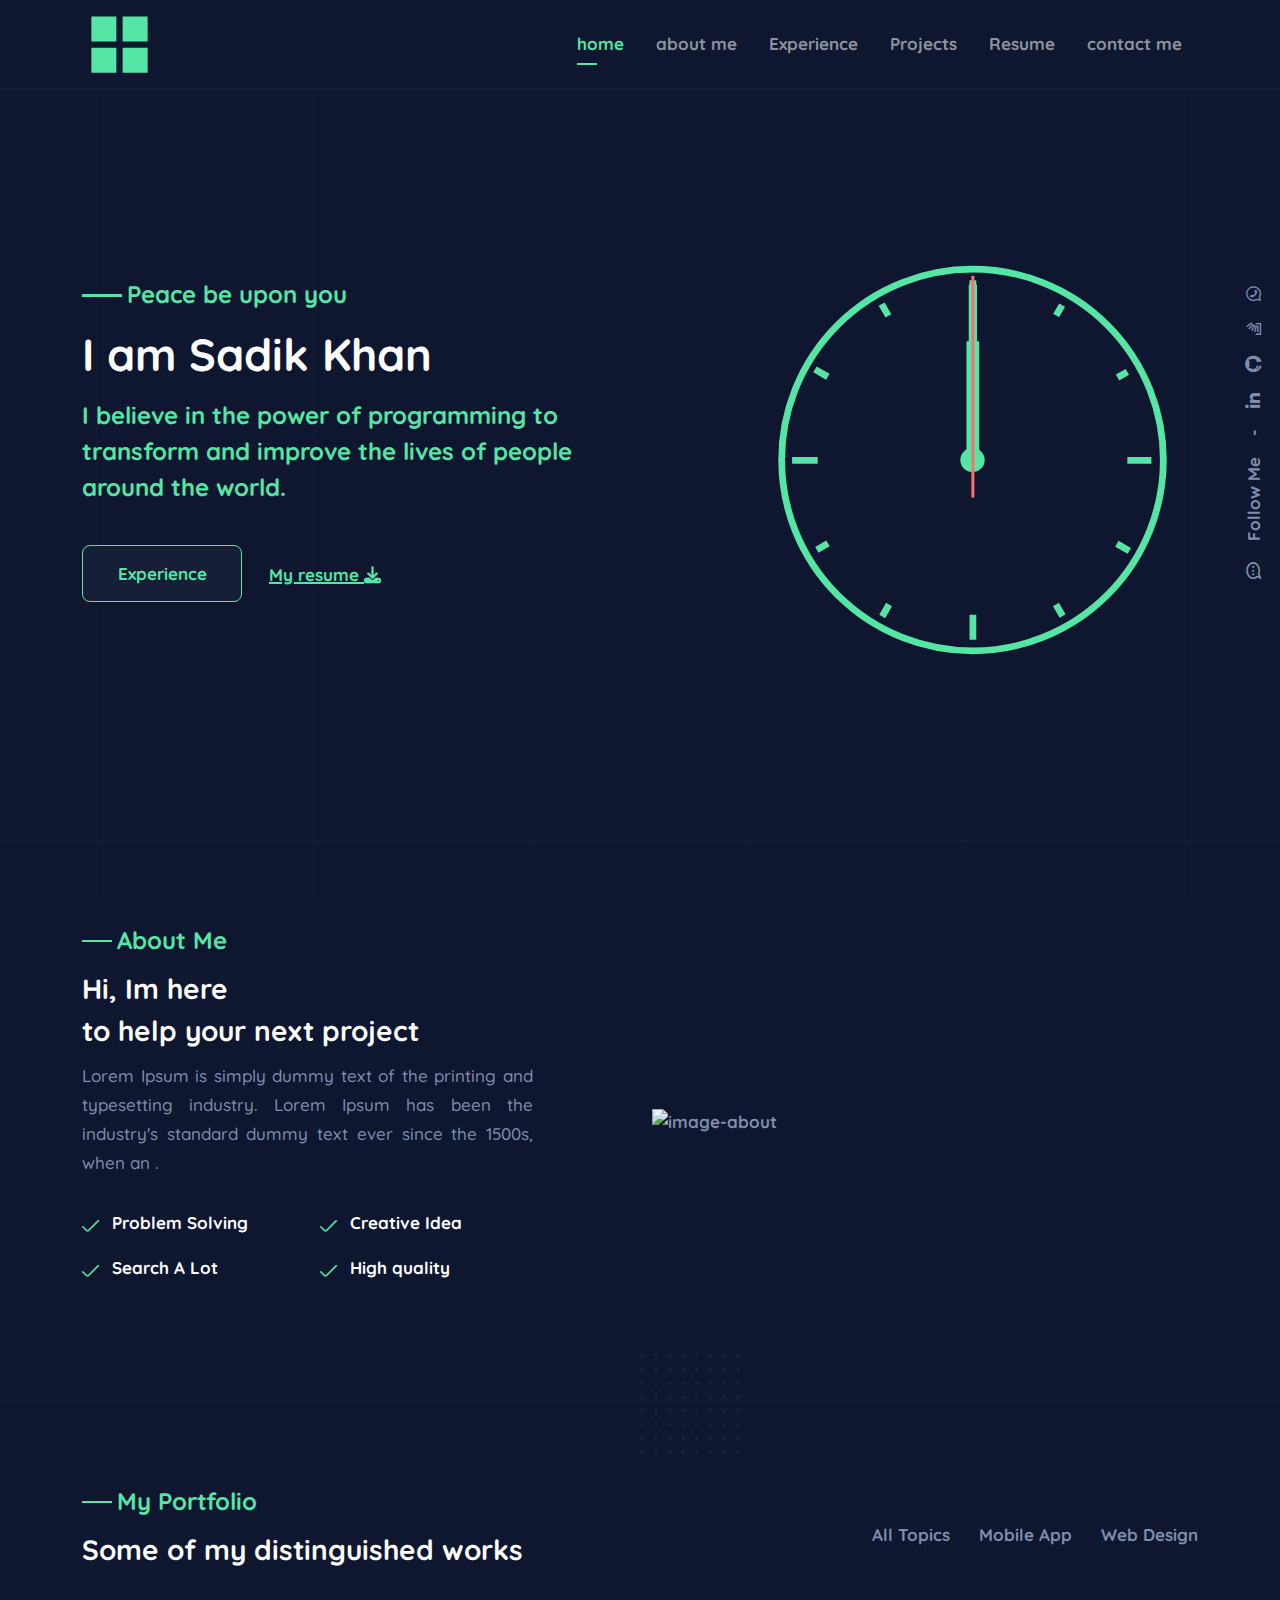
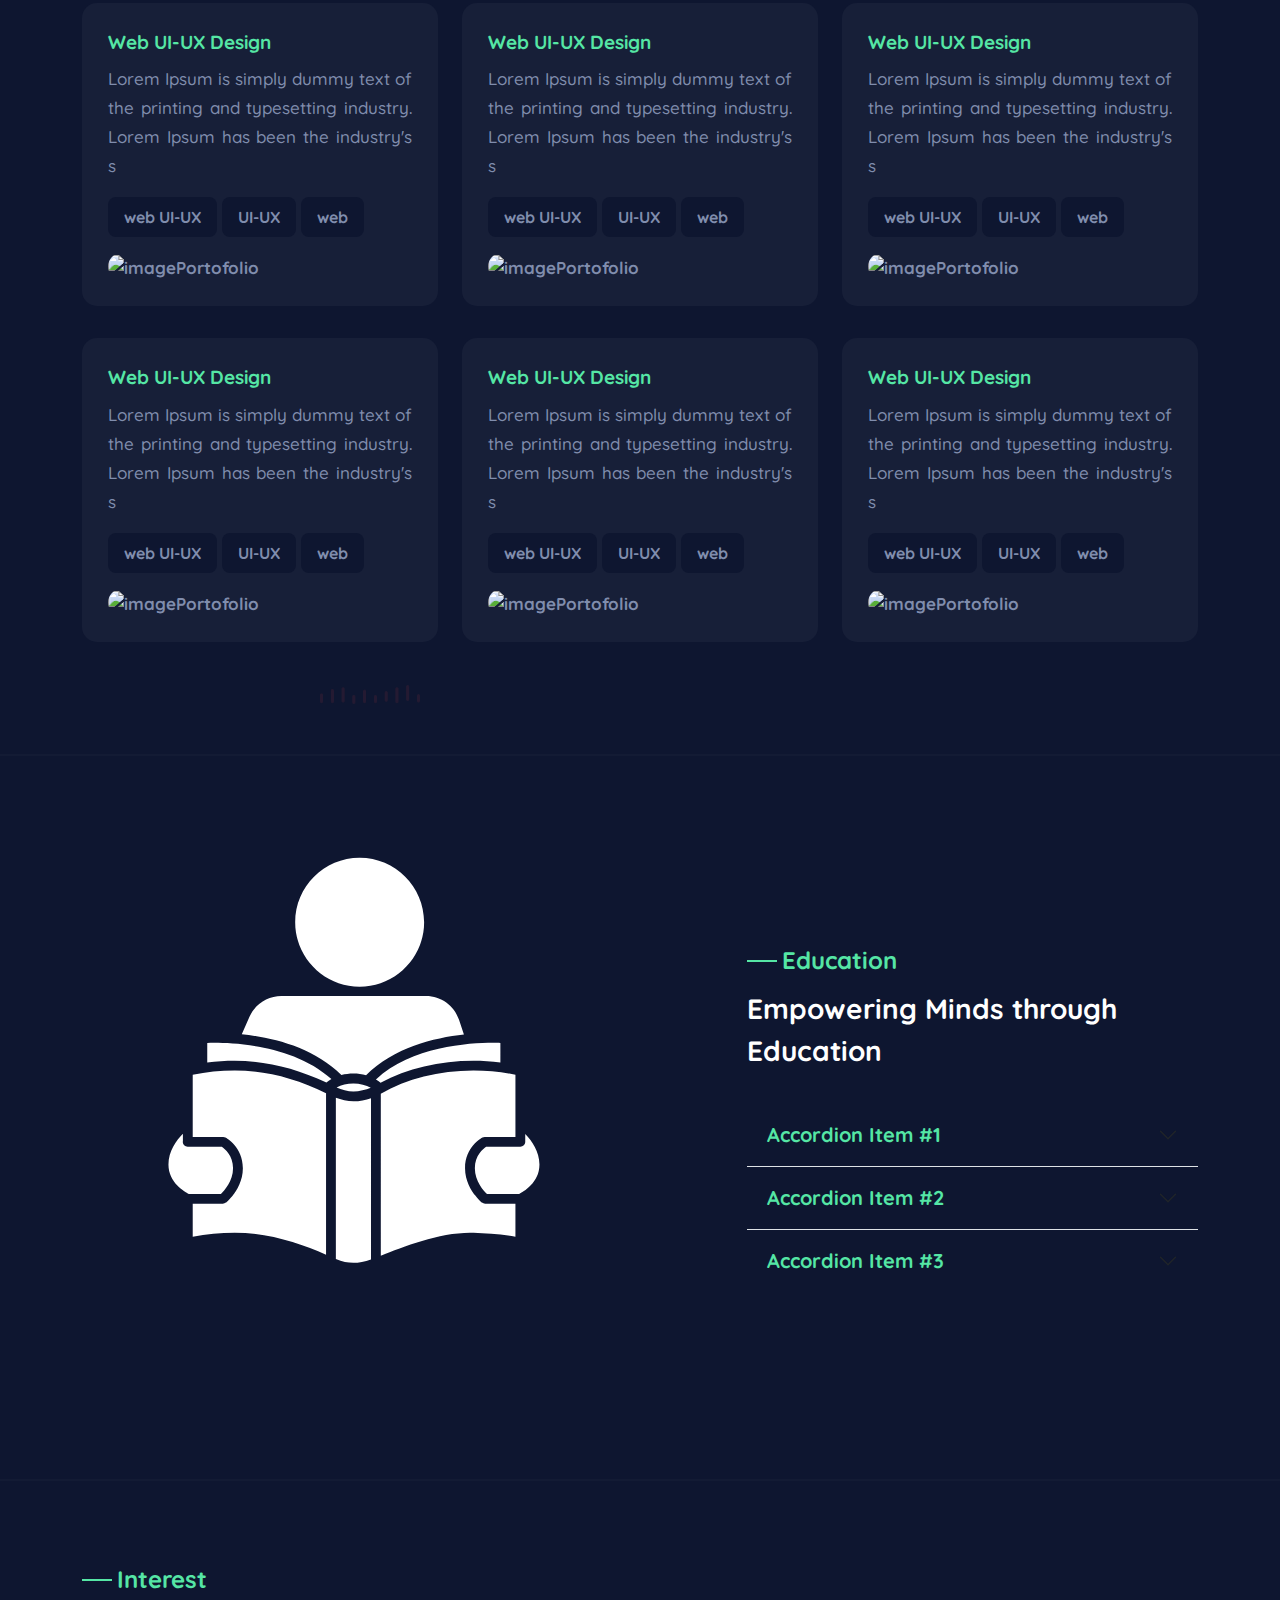
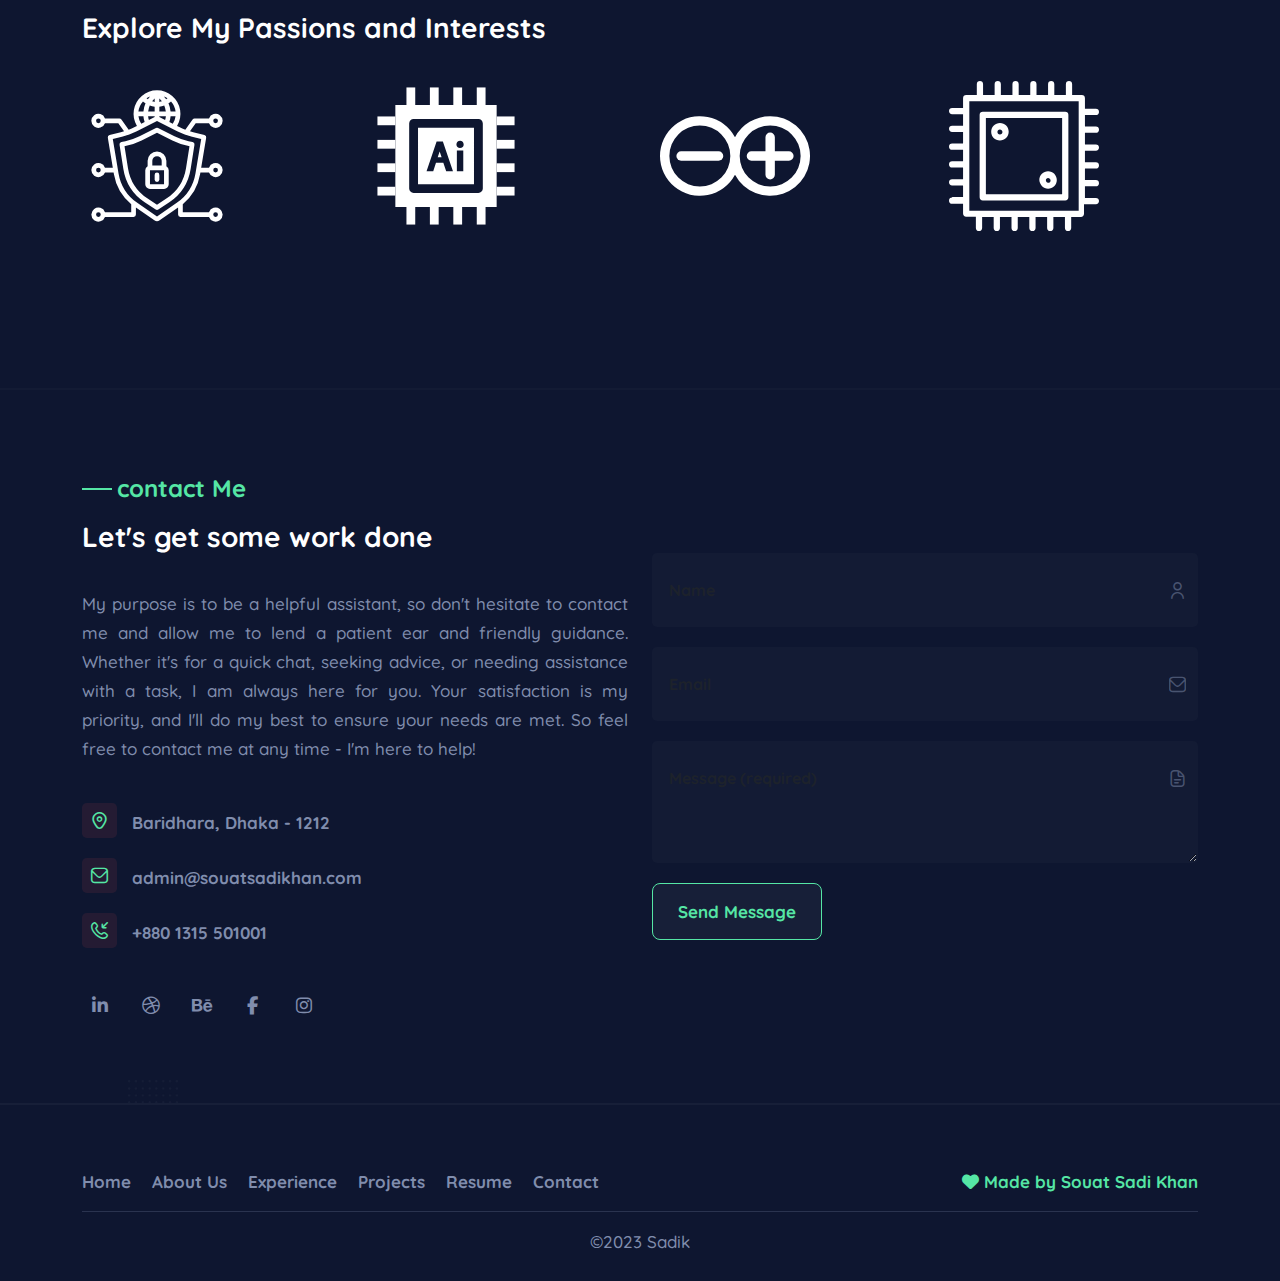
==== commit 3313087d: "Changes on index page" ====
--- a/index.html
+++ b/index.html
@@ -43,99 +43,14 @@
 </head>
 
 <body>
-
-    <style>
-        .support-palestine,
-        .support-palestine:visited {
-            position: absolute;
-            left: 0;
-            top: 0;
-            right: 0;
-            background: 0e1630;
-            display: flex;
-            justify-content: center;
-            padding-top: 5px;
-            padding-bottom: 5px;
-            z-index: 10000;
-            text-decoration: none;
-            font-family: arial;
-        }
-
-        .support-palestine:hover,
-        .support-palestine:active {
-            background: black;
-            display: flex;
-            background: rgb(80, 80, 80);
-            text-decoration: none;
-        }
-
-        .support-palestine__flag {
-            margin-right: 10px;
-        }
-
-        .support-palestine__label {
-            color: white;
-            font-size: 12px;
-            line-height: 24px;
-        }
-
-        .background {
-            background: #0e1630;
-            height: 21px;
-        }
-
-        .top {
-            background: black;
-            width: 40px;
-            height: 8px;
-            z-index: 1;
-        }
-
-        .middle {
-            background: white;
-            width: 100%;
-            height: 8px;
-            z-index: 1;
-        }
-
-        .triangle {
-            background: auto;
-            border-top: 12px solid transparent;
-            border-bottom: 12px solid transparent;
-            border-left: 20px solid red;
-            z-index: 2;
-            position: relative;
-            top: -16px;
-            left: 0;
-        }
-    </style>
-
-    <a
-    class="support-palestine"
-    href="javascript:;"
-    rel="nofollow noopener"
-    title="Keep supporting palestine"
-    >
-        <div
-            class="support-palestine__flag"
-            role="img"
-            aria-label="Flag of palestine"
-        >
-            <div class="background">
-            <div class="top"></div>
-            <div class="middle"></div>
-            <div class="triangle"></div>
-            </div>
-        </div>
-
-        <div class="support-palestine__label">Donate to support Palestine</div>
-    </a>
-    
     <!-- Navbar -->
     <nav class="navbar navbar-expand-lg navbar-dark bg-transparent">
         <div class="container">
-            <a class="navbar-brand" href="javascript:;">
-                <img src="assets/images/logo.png" alt="PortKit">                
+            <a class="navbar-brand" href="#">
+                <svg xmlns="http://www.w3.org/2000/svg" viewBox="0 0 24 24" width="75" height="75">
+                    <path d="M3 3H11V11H3V3ZM3 13H11V21H3V13ZM13 3H21V11H13V3ZM13 13H21V21H13V13Z" fill="#55e6a5"/>
+                </svg>
+                
             </a>
             <button class="navbar-toggler" id="js-nav-trigger" type="button" data-bs-toggle="collapse" data-bs-target="#navbarContent" aria-controls="navbarContent" aria-expanded="false" aria-label="Toggle">
                 <span></span>
@@ -265,81 +180,12 @@
         </ul>
     </header>
 
-    <!-- start what-do -->
-    <section id="services" class="section what-do has-style-01">
-
-        <div class="shape">
-            <img class="shape-03" src="assets/images/shape/shape-03.png" alt="shape">
-            <img class="shape-04" src="assets/images/shape/shape-what-i-do2.png" alt="shape">
-            <img class="shape-05" src="assets/images/shape/shape-what-i-do1.png" alt="shape">
-            <img class="shape-06" src="assets/images/shape/shape-what-i-do4.png" alt="shape">
-        </div>
-
-        <div class="container">
-            <div class="row align-items-center justify-content-between flex-row-reverse">
-
-                <!-- start heading-title -->
-                <div class="col-lg-5 col-md-6 col-12">
-                    <div class="heading-title">
-                        <h3>what i do</h3>
-                        <h2>Better design, <br> Better expericences</h2>
-                        <p>Lorem Ipsum is simply dummy text of the printing andtypesetting industry. Lorem Ipsum has been the Website industry's standard dummy .</p>
-                    </div>
-                </div>
-                <!-- end heading-title -->
-
-                <!-- start hero-content -->
-                <div class="col-lg-6 col-md-6 col-12 hero-content">
-                    <div class="row align-items-center justify-content-between">
-                        <div class="col-lg-6 col-md-12">
-                            <div class="row">
-
-                                <div class="col-12">
-                                    <div class="box">
-                                        <div class="icon"><i class="fa-solid fa-mobile-screen"></i></div>
-                                        <h4>Mobile App <br> Design</h4>
-                                    </div>
-                                </div>
-
-                                <div class="col-12">
-                                    <div class="box">
-                                        <div class="icon"><i class="fa-solid fa-desktop"></i></div>
-                                        <h4>Website <br> Design</h4>
-                                    </div>
-                                </div>
-
-                            </div>
-                        </div>
-
-                        <div class="col-lg-6 col-md-12">
-                            <div class="box">
-                                <div class="icon"><i class="fa-solid fa-paintbrush"></i></div>
-                                <h4>Prototyping <br> & wireframing</h4>
-                            </div>
-                        </div>
-
-                    </div>
-
-                </div>
-                <!-- end hero-content -->
-
-            </div>
-        </div>
-    </section>
-    <!-- end what-do -->
-
     <!-- start about-me -->
     <section id="about-me" class="section about-me has-style-01">
 
-        <div class="shape">
-            <img class="shape-04" src="assets/images/shape/shape-what-i-do2.png" alt="shape">
-            <img class="shape-07" src="assets/images/shape/shape-05.png" alt="shape">
-        </div>
-
         <div class="container">
             <div class="row align-items-center justify-content-between">
 
-                <!-- start heading-title -->
                 <div class="col-lg-5">
                     <div class="heading-title">
                         <h3>About Me</h3>
@@ -356,16 +202,7 @@
                         <li><i class="fi fi-rr-check"></i> Search A Lot</li>
                         <li><i class="fi fi-rr-check"></i> High quality</li>
                     </ul>
-
-                    <!-- start link -->
-                    <ul class="link d-flex">
-                        <li><a class="btn btn-generic" href="#">My Portfolio</a></li>
-                        <li><a class="btn btn-link" href="#">download cv <i class="fa-solid fa-download"></i></a></li>
-                    </ul>
-                    <!-- end link -->
-
-                </div>
-                <!-- end heading-title -->
+                </div>
 
                 <!-- start hero-content -->
                 <div class="col-lg-6 hero-content">
@@ -703,9 +540,32 @@
     </section>
         
     <!-- start footer -->
-    <!-- <footer class="has-style-01">
-        
-    </footer> -->
+    <footer class="has-style-01">
+        <div class="shape">
+            <img class="shape-03" src="assets/images/shape/shape-03.png" alt="shape">
+        </div>
+        <div class="container">
+            <div class="row">
+                <div class="col-lg-8 col-md-7 col-12">
+                    <ul class="link-footer">
+                        <li><a href="#">Home</a></li>
+                        <li><a href="#">About Us</a></li>
+                        <li><a href="#">Experience</a></li>
+                        <li><a href="#">Projects</a></li>
+                        <li><a href="#">Resume</a></li>
+                        <li><a href="#">Contact</a></li>
+                    </ul>
+                </div>
+                <div class="col-lg-4 col-md-5 col-12">
+                    <ul class="designby">
+                        <li><a href="#"><i class="fa-solid fa-heart"></i> Made by Souat Sadi Khan</a></li>
+                    </ul>
+                </div>
+            </div>
+            <hr>
+            <p class="text-center">&copy;2023 Sadik</p>
+        </div>
+    </footer>
 
     <!-- Scroll to top -->
     <div id="progress">
--- a/assets/scss/style.css
+++ b/assets/scss/style.css
@@ -3429,4 +3429,114 @@
   background: transparent;
   font-size: 20px;
   color: var(--secondary);
-}+}
+
+.o-hidden {
+  overflow:hidden;
+}
+
+.carousel-nav {
+  transition: transform 0.4s;
+  transform: translateX(50%);
+  left: -50%;
+}
+
+.carousel-nav.justify-content-end {
+  transform: translateX(0);
+  left: 0;
+}
+
+.owl-1 .owl-nav {
+  width: 100%;
+  position: absolute;
+  top: 50%; }
+  .owl-1 .owl-nav .owl-next,
+  .owl-1 .owl-nav .owl-prev {
+    border: 1px solid red;
+    z-index: 92;
+    position: absolute;
+    top: 50%; }
+    .owl-1 .owl-nav .owl-next:active, .owl-1 .owl-nav .owl-next:focus,
+    .owl-1 .owl-nav .owl-prev:active,
+    .owl-1 .owl-nav .owl-prev:focus {
+      outline: none; }
+    .owl-1 .owl-nav .owl-next span,
+    .owl-1 .owl-nav .owl-prev span {
+      color: #fff; }
+      .owl-1 .owl-nav .owl-next span:before,
+      .owl-1 .owl-nav .owl-prev span:before {
+        font-size: 40px !important; }
+  .owl-1 .owl-nav .owl-next {
+    border: 4px solid blue;
+    right: 20px; }
+  .owl-1 .owl-nav .owl-prev {
+    left: 20px; }
+
+.owl-1 .owl-dots {
+  position: absolute;
+  bottom: 40px;
+  left: 50%;
+  -webkit-transform: translateX(-50%);
+  -ms-transform: translateX(-50%);
+  transform: translateX(-50%); }
+  .owl-1 .owl-dots .owl-dot {
+    background: none;
+    display: inline-block; }
+    .owl-1 .owl-dots .owl-dot > span {
+      display: inline-block;
+      width: 7px;
+      height: 7px;
+      border-radius: 50%;
+      background: rgba(255, 255, 255, 0.5);
+      margin: 4px; }
+    .owl-1 .owl-dots .owl-dot.active > span {
+      background: white; }
+    .owl-1 .owl-dots .owl-dot:active, .owl-1 .owl-dots .owl-dot:focus {
+      outline: none; }
+
+.media-29101 .img {
+  -webkit-box-flex: 0;
+  -ms-flex: 0 0 50%;
+  flex: 0 0 50%; }
+
+.media-29101 .text {
+  padding: 50px; }
+  @media (max-width: 991.98px) {
+    .media-29101 .text {
+      padding: 20px;
+      width: 100%; } }
+  .media-29101 .text .category {
+    color: #adb5bd;
+    text-transform: uppercase;
+    font-size: 12px;
+    font-weight: bold;
+    letter-spacing: .2rem; }
+  .media-29101 .text h2 {
+    font-family: "Playfair Display", times, serif;
+    font-size: 2rem;
+    line-height: 1.3;
+    margin-bottom: 30px; }
+    .media-29101 .text h2 a {
+      color: #000; }
+
+.carousel-nav {
+  width: 100%;
+}
+  .carousel-nav a {
+    color: #999;
+    padding: 20px;
+    text-align: center;
+    display: inline-block; 
+    width: 200px !important;
+  }
+    .carousel-nav a:hover {
+      color: #000; }
+    .carousel-nav a.active {
+      color: #000; }
+      .carousel-nav a.active:before {
+        content: "";
+        bottom: -1px;
+        left: 0;
+        right: 0;
+        position: absolute;
+        border-bottom: 1px solid #000; }
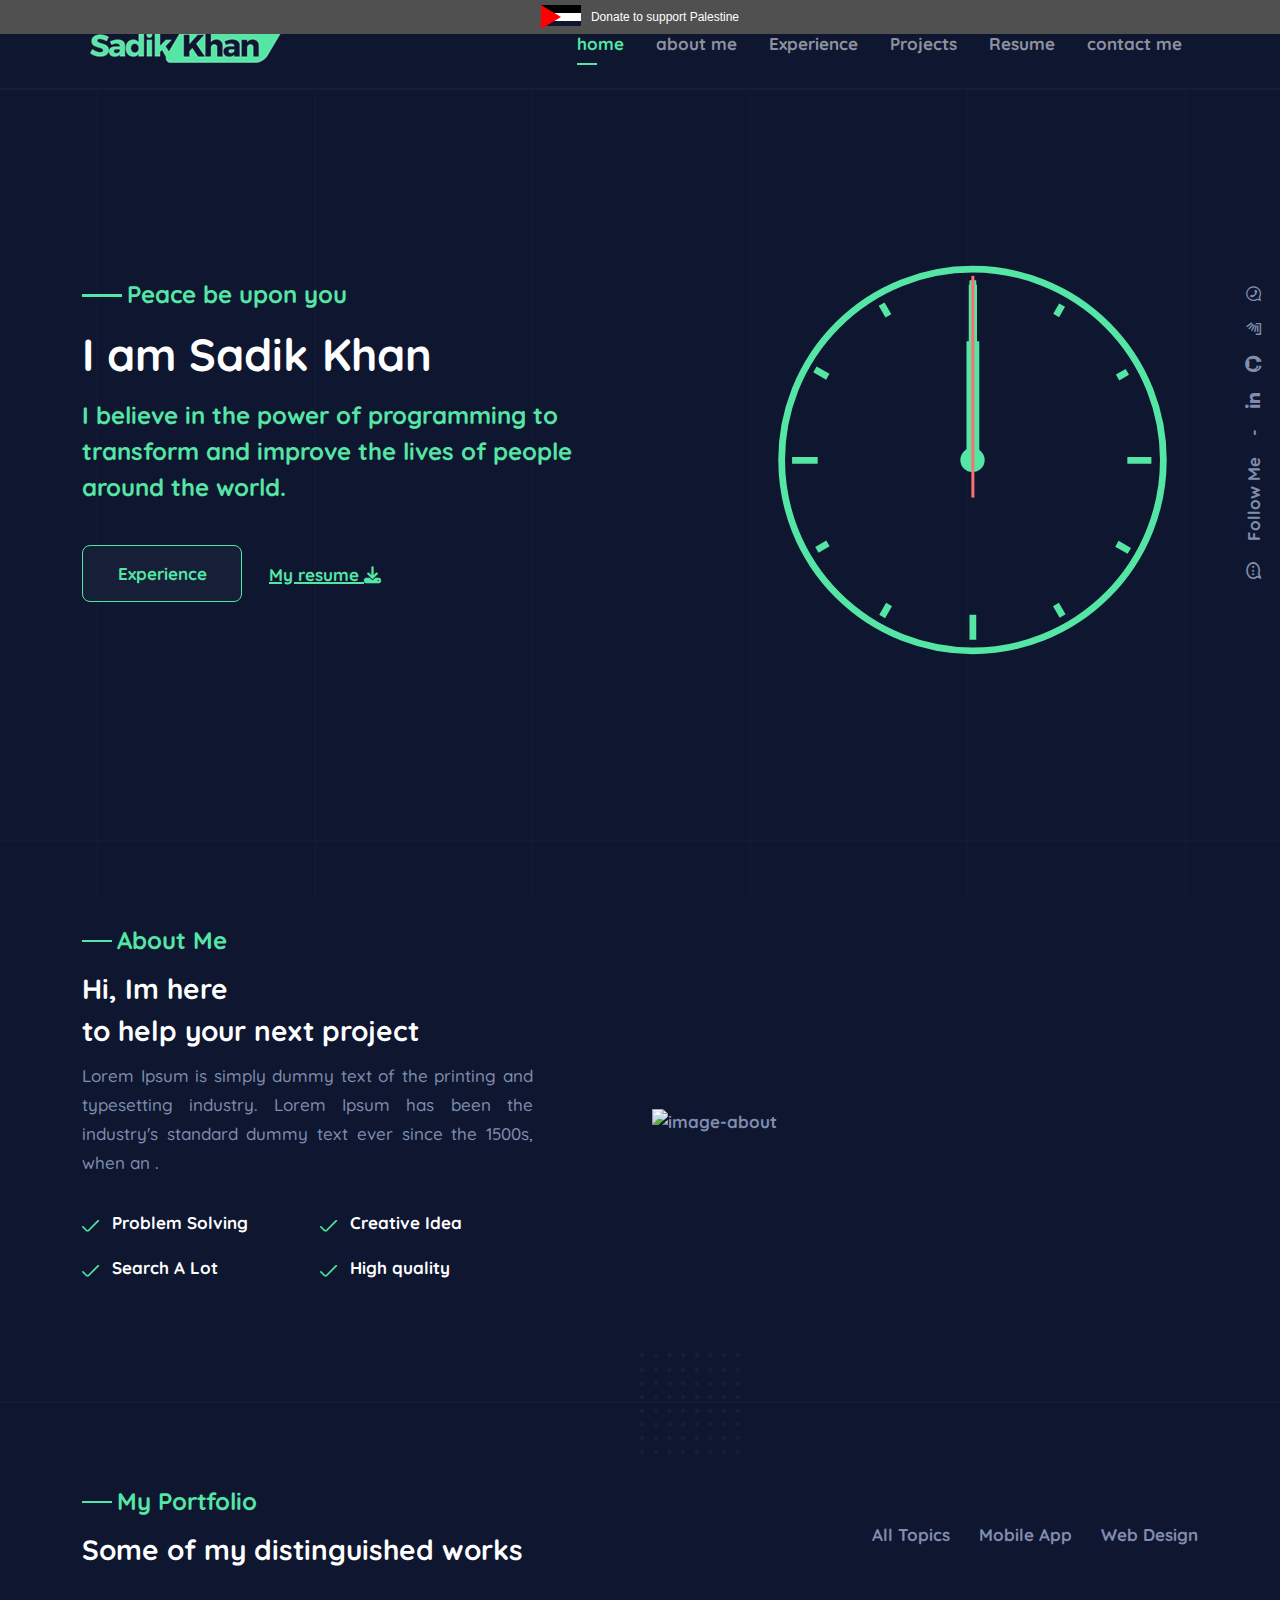
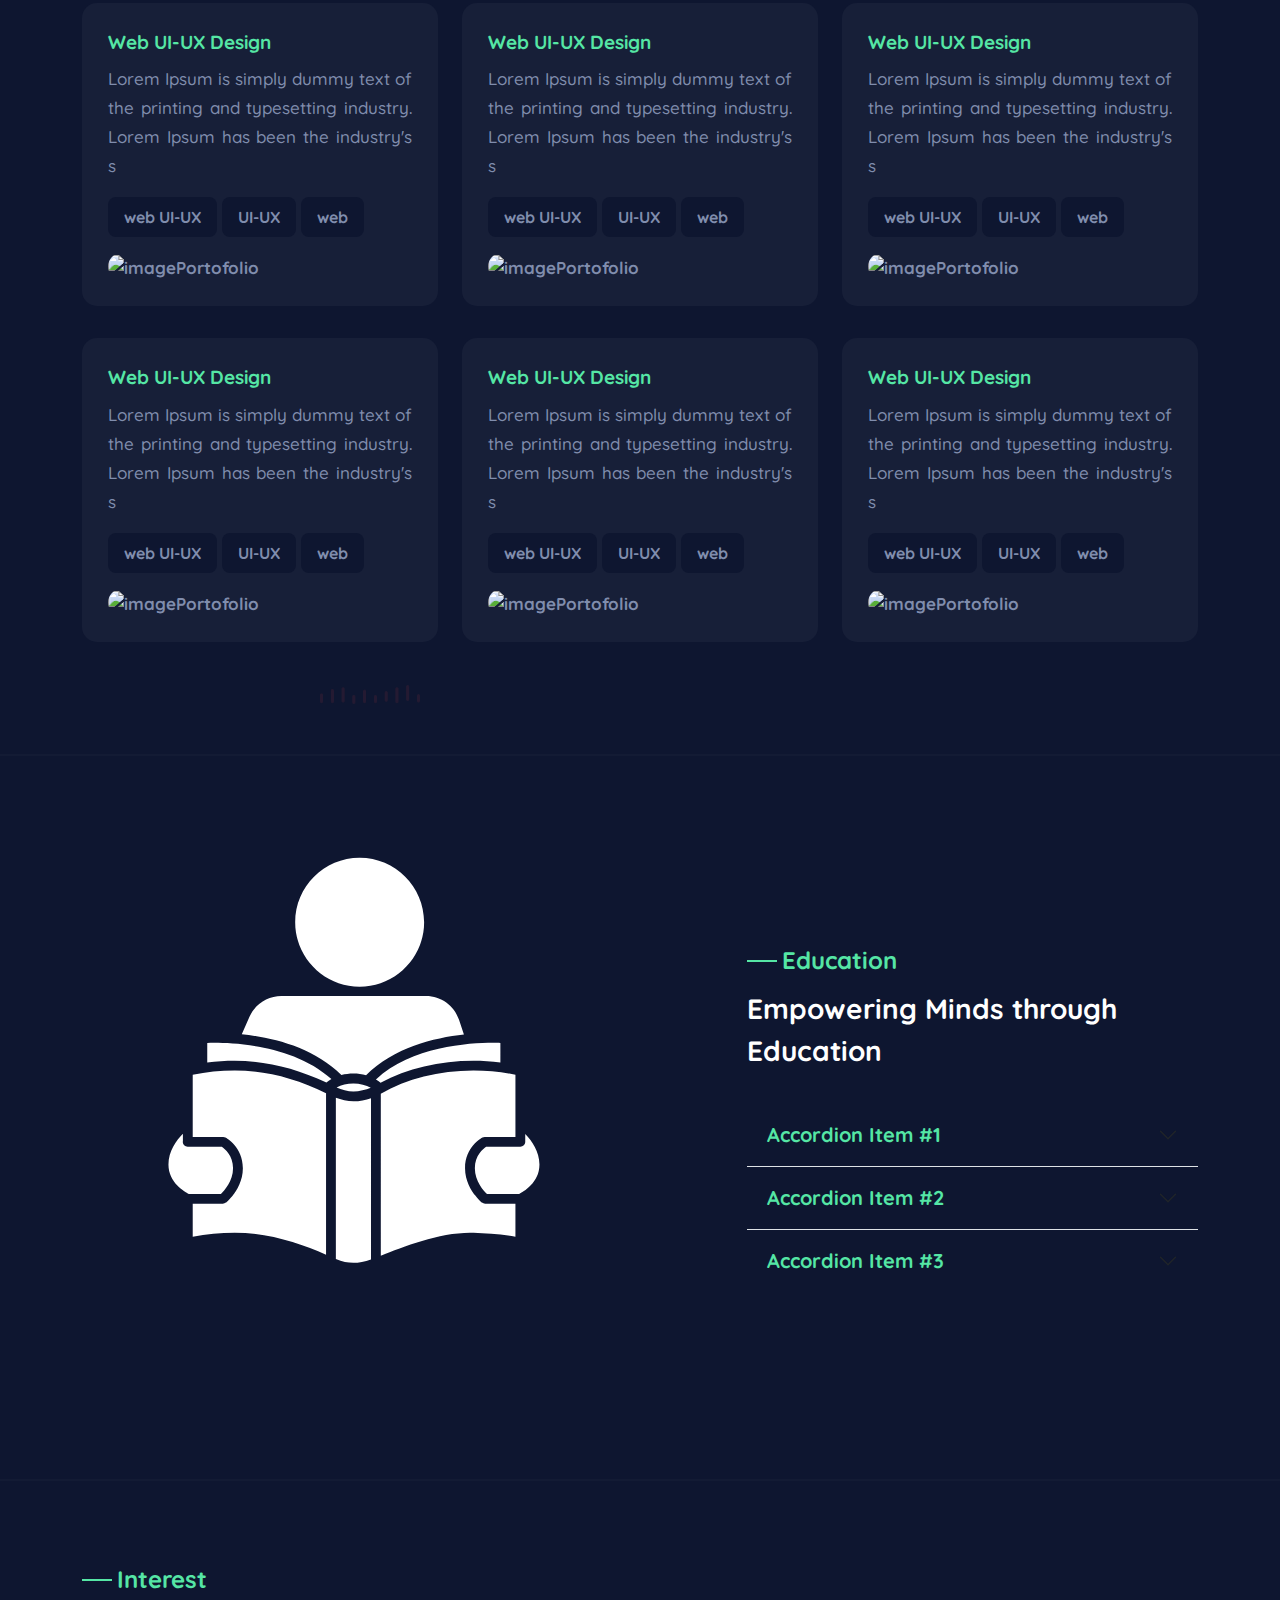
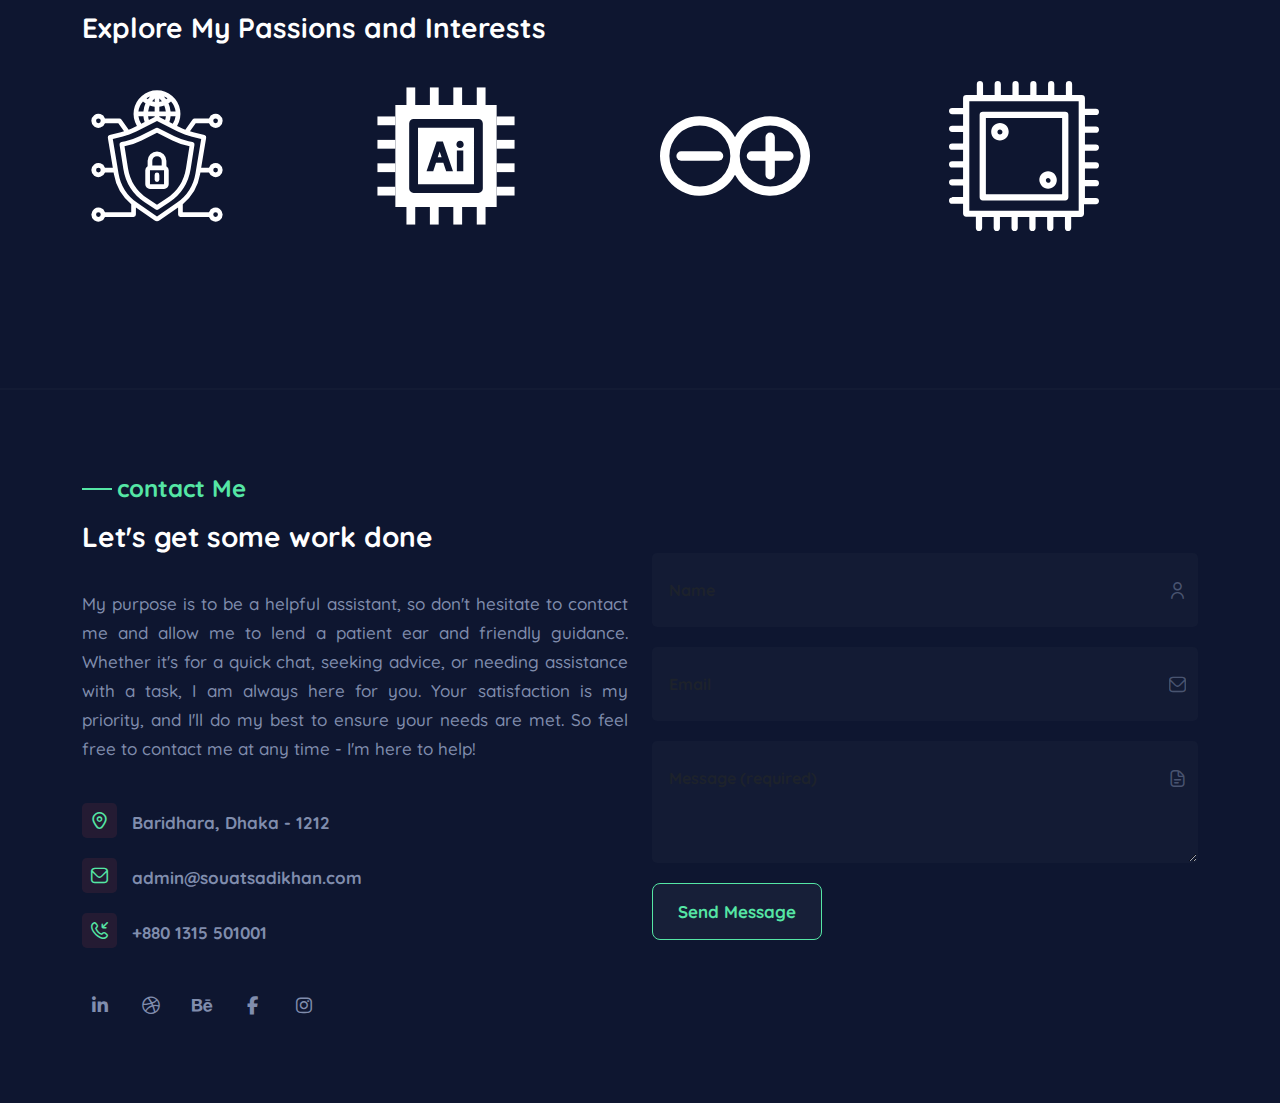
==== commit 036871e4: "Merge branch 'sadik' of https://github.com/souat-sadi-khan/website" ====
--- a/index.html
+++ b/index.html
@@ -43,14 +43,99 @@
 </head>
 
 <body>
+
+    <style>
+        .support-palestine,
+        .support-palestine:visited {
+            position: absolute;
+            left: 0;
+            top: 0;
+            right: 0;
+            background: 0e1630;
+            display: flex;
+            justify-content: center;
+            padding-top: 5px;
+            padding-bottom: 5px;
+            z-index: 10000;
+            text-decoration: none;
+            font-family: arial;
+        }
+
+        .support-palestine:hover,
+        .support-palestine:active {
+            background: black;
+            display: flex;
+            background: rgb(80, 80, 80);
+            text-decoration: none;
+        }
+
+        .support-palestine__flag {
+            margin-right: 10px;
+        }
+
+        .support-palestine__label {
+            color: white;
+            font-size: 12px;
+            line-height: 24px;
+        }
+
+        .background {
+            background: #0e1630;
+            height: 21px;
+        }
+
+        .top {
+            background: black;
+            width: 40px;
+            height: 8px;
+            z-index: 1;
+        }
+
+        .middle {
+            background: white;
+            width: 100%;
+            height: 8px;
+            z-index: 1;
+        }
+
+        .triangle {
+            background: auto;
+            border-top: 12px solid transparent;
+            border-bottom: 12px solid transparent;
+            border-left: 20px solid red;
+            z-index: 2;
+            position: relative;
+            top: -16px;
+            left: 0;
+        }
+    </style>
+
+    <a
+    class="support-palestine"
+    href="javascript:;"
+    rel="nofollow noopener"
+    title="Keep supporting palestine"
+    >
+        <div
+            class="support-palestine__flag"
+            role="img"
+            aria-label="Flag of palestine"
+        >
+            <div class="background">
+            <div class="top"></div>
+            <div class="middle"></div>
+            <div class="triangle"></div>
+            </div>
+        </div>
+
+        <div class="support-palestine__label">Donate to support Palestine</div>
+    </a>
+    
     <!-- Navbar -->
     <nav class="navbar navbar-expand-lg navbar-dark bg-transparent">
         <div class="container">
-            <a class="navbar-brand" href="#">
-                <svg xmlns="http://www.w3.org/2000/svg" viewBox="0 0 24 24" width="75" height="75">
-                    <path d="M3 3H11V11H3V3ZM3 13H11V21H3V13ZM13 3H21V11H13V3ZM13 13H21V21H13V13Z" fill="#55e6a5"/>
-                </svg>
-                
+            <a class="navbar-brand" href="javascript:;">
+                <img src="assets/images/logo.png" alt="PortKit">                
             </a>
             <button class="navbar-toggler" id="js-nav-trigger" type="button" data-bs-toggle="collapse" data-bs-target="#navbarContent" aria-controls="navbarContent" aria-expanded="false" aria-label="Toggle">
                 <span></span>
@@ -540,32 +625,9 @@
     </section>
         
     <!-- start footer -->
-    <footer class="has-style-01">
-        <div class="shape">
-            <img class="shape-03" src="assets/images/shape/shape-03.png" alt="shape">
-        </div>
-        <div class="container">
-            <div class="row">
-                <div class="col-lg-8 col-md-7 col-12">
-                    <ul class="link-footer">
-                        <li><a href="#">Home</a></li>
-                        <li><a href="#">About Us</a></li>
-                        <li><a href="#">Experience</a></li>
-                        <li><a href="#">Projects</a></li>
-                        <li><a href="#">Resume</a></li>
-                        <li><a href="#">Contact</a></li>
-                    </ul>
-                </div>
-                <div class="col-lg-4 col-md-5 col-12">
-                    <ul class="designby">
-                        <li><a href="#"><i class="fa-solid fa-heart"></i> Made by Souat Sadi Khan</a></li>
-                    </ul>
-                </div>
-            </div>
-            <hr>
-            <p class="text-center">&copy;2023 Sadik</p>
-        </div>
-    </footer>
+    <!-- <footer class="has-style-01">
+        
+    </footer> -->
 
     <!-- Scroll to top -->
     <div id="progress">
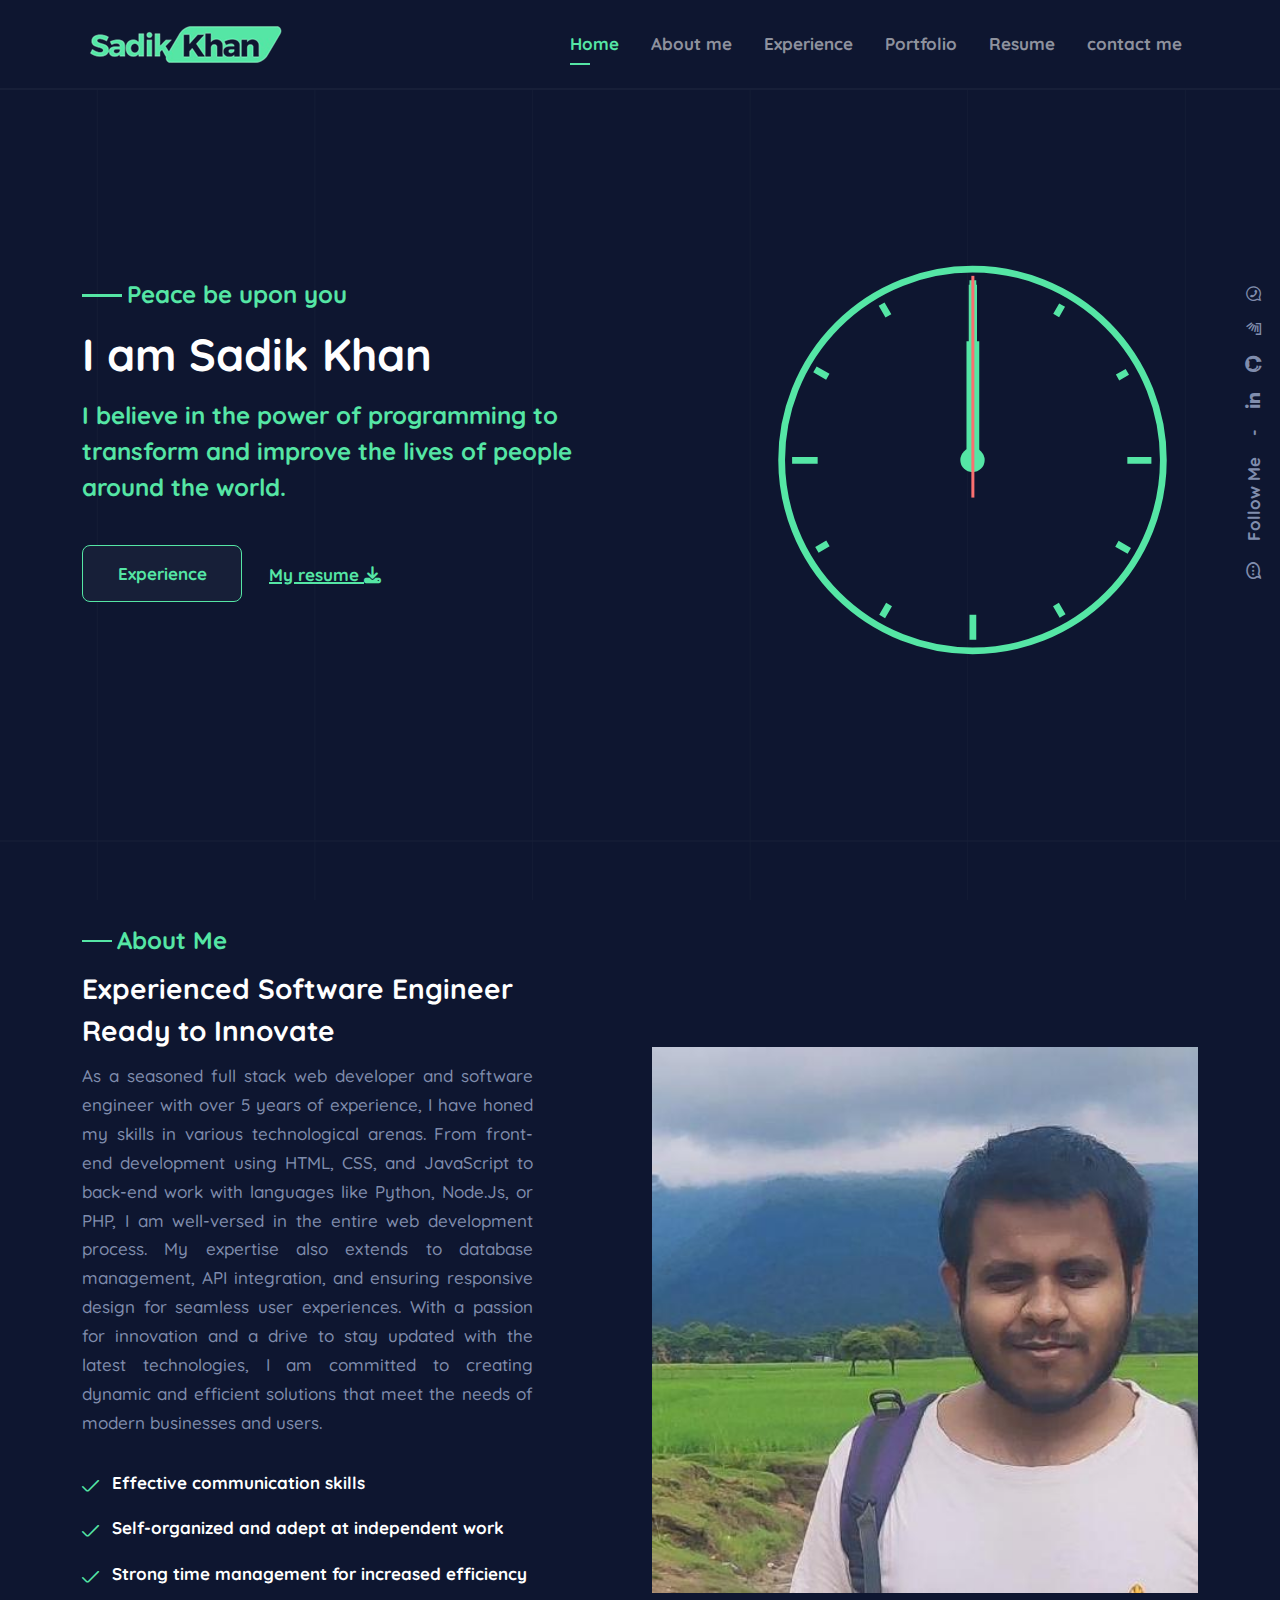
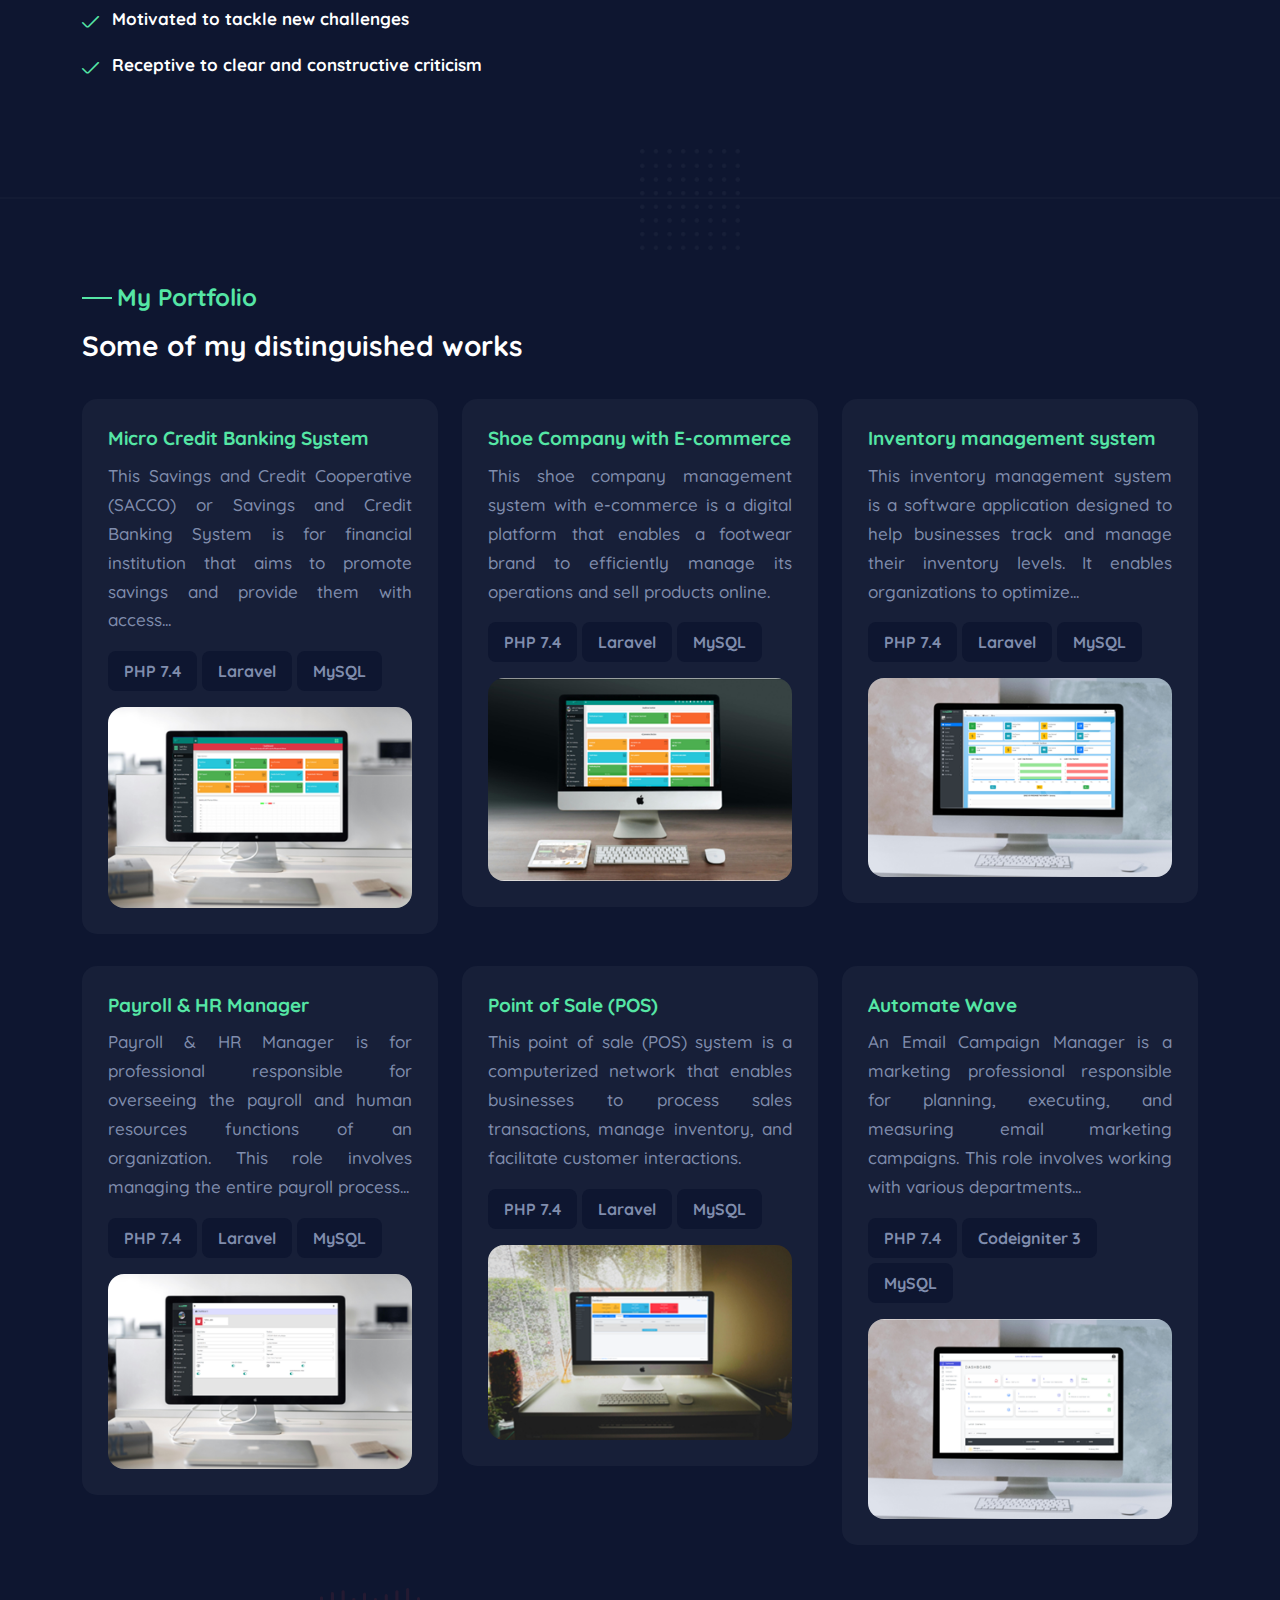
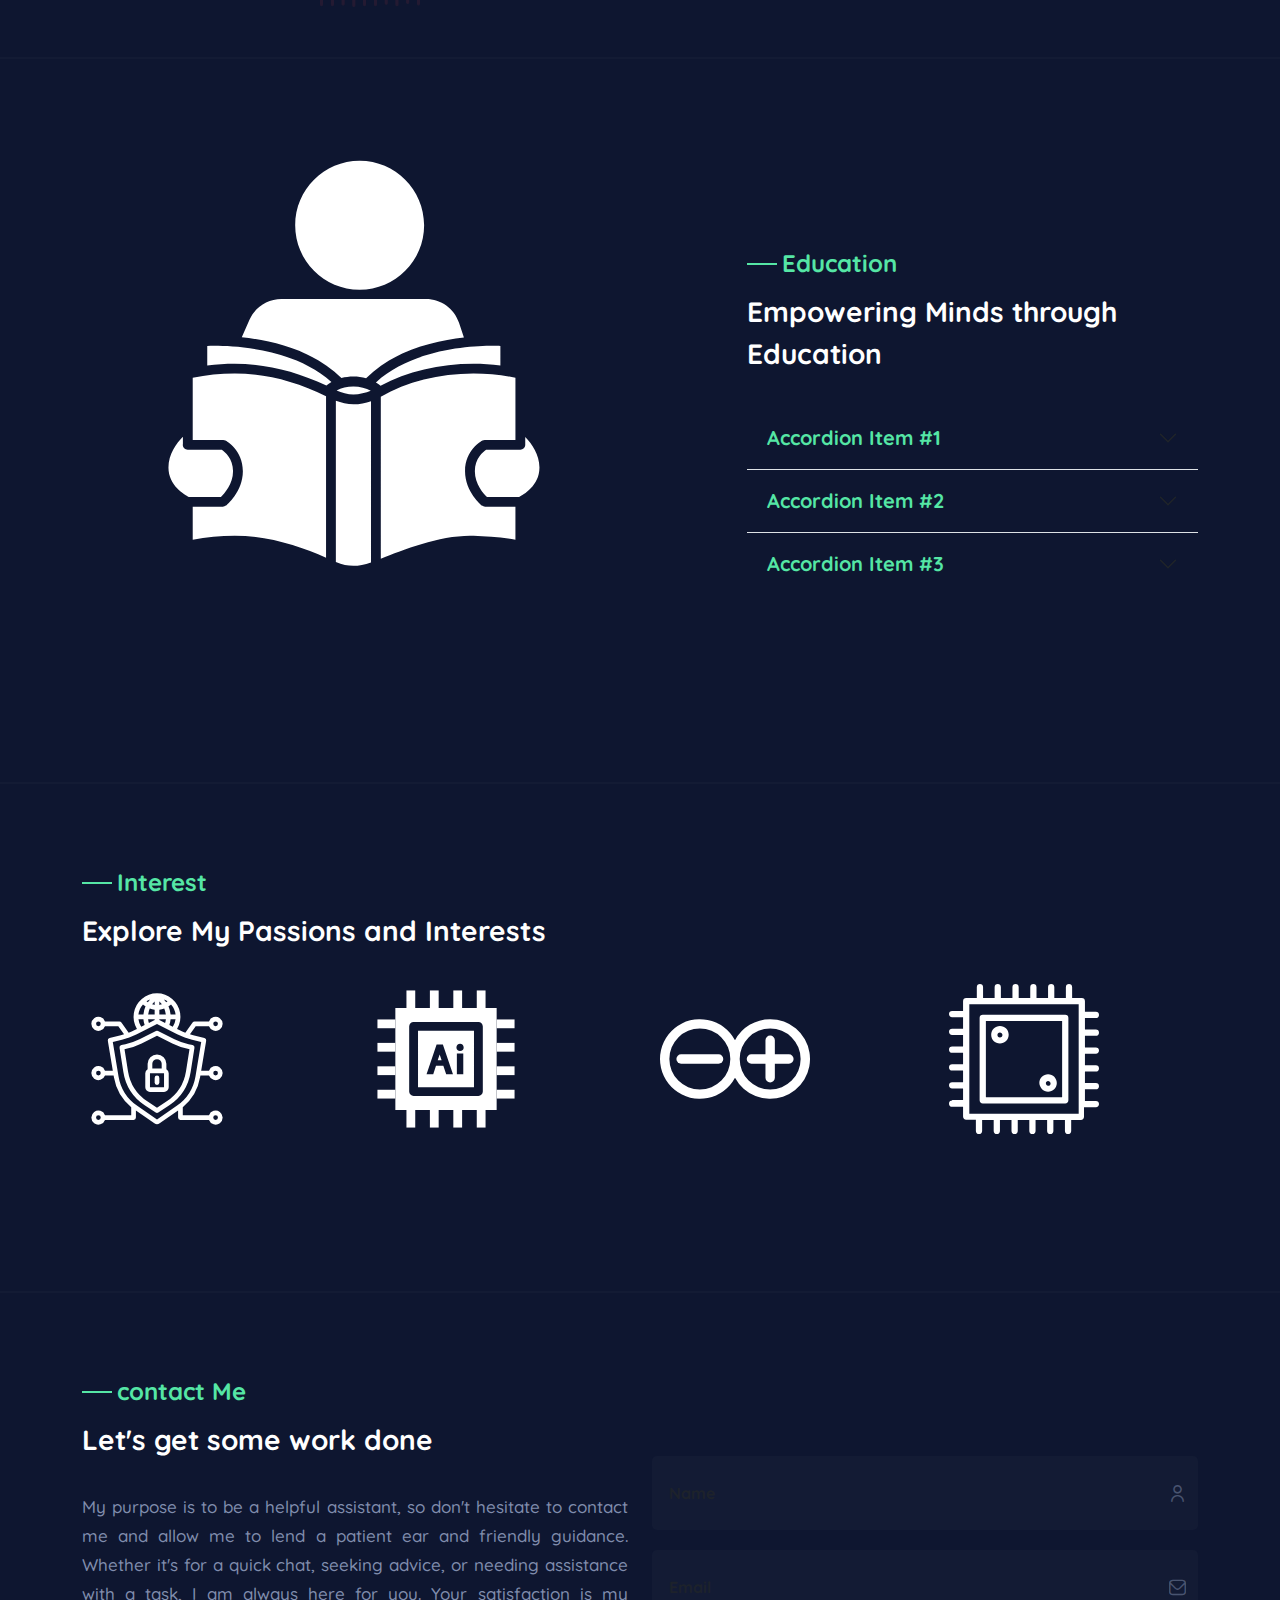
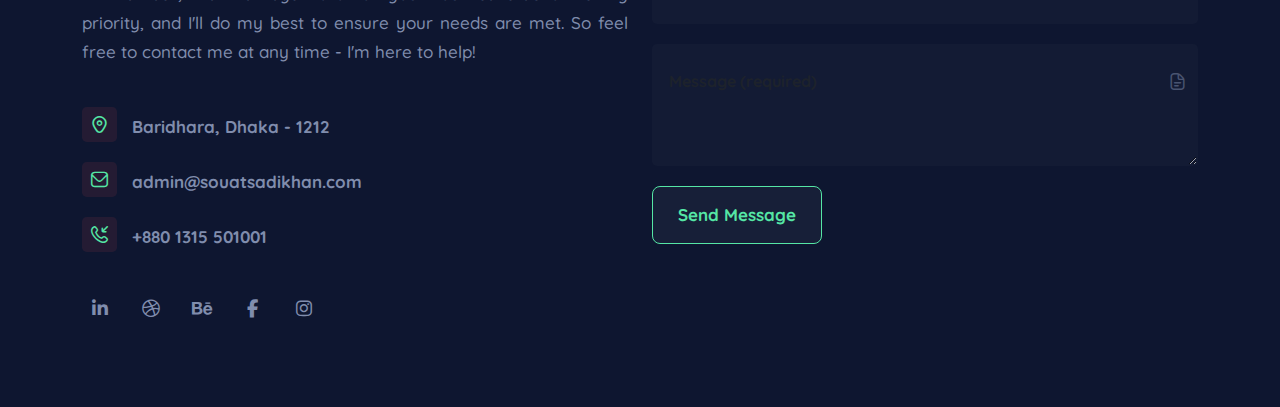
==== commit 85408f72: "Add about me and portfolio" ====
--- a/index.html
+++ b/index.html
@@ -44,93 +44,6 @@
 
 <body>
 
-    <style>
-        .support-palestine,
-        .support-palestine:visited {
-            position: absolute;
-            left: 0;
-            top: 0;
-            right: 0;
-            background: 0e1630;
-            display: flex;
-            justify-content: center;
-            padding-top: 5px;
-            padding-bottom: 5px;
-            z-index: 10000;
-            text-decoration: none;
-            font-family: arial;
-        }
-
-        .support-palestine:hover,
-        .support-palestine:active {
-            background: black;
-            display: flex;
-            background: rgb(80, 80, 80);
-            text-decoration: none;
-        }
-
-        .support-palestine__flag {
-            margin-right: 10px;
-        }
-
-        .support-palestine__label {
-            color: white;
-            font-size: 12px;
-            line-height: 24px;
-        }
-
-        .background {
-            background: #0e1630;
-            height: 21px;
-        }
-
-        .top {
-            background: black;
-            width: 40px;
-            height: 8px;
-            z-index: 1;
-        }
-
-        .middle {
-            background: white;
-            width: 100%;
-            height: 8px;
-            z-index: 1;
-        }
-
-        .triangle {
-            background: auto;
-            border-top: 12px solid transparent;
-            border-bottom: 12px solid transparent;
-            border-left: 20px solid red;
-            z-index: 2;
-            position: relative;
-            top: -16px;
-            left: 0;
-        }
-    </style>
-
-    <a
-    class="support-palestine"
-    href="javascript:;"
-    rel="nofollow noopener"
-    title="Keep supporting palestine"
-    >
-        <div
-            class="support-palestine__flag"
-            role="img"
-            aria-label="Flag of palestine"
-        >
-            <div class="background">
-            <div class="top"></div>
-            <div class="middle"></div>
-            <div class="triangle"></div>
-            </div>
-        </div>
-
-        <div class="support-palestine__label">Donate to support Palestine</div>
-    </a>
-    
     <!-- Navbar -->
     <nav class="navbar navbar-expand-lg navbar-dark bg-transparent">
         <div class="container">
@@ -144,11 +57,11 @@
             <div class="collapse navbar-collapse" id="navbarContent">
                 <ul class="navbar-nav ms-auto">
                     <li class="nav-item">
-                        <a class="nav-link active" aria-current="page" href="index.html">home</a>
+                        <a class="nav-link active" aria-current="page" href="index.html">Home</a>
                     </li>
                     <li class="nav-item">
                         <a class="nav-link" href="about.html" data-value="about-me">
-                            about me
+                            About me
                         </a>
                     </li>
                     <li class="nav-item">
@@ -157,8 +70,8 @@
                         </a>
                     </li>
                     <li class="nav-item">
-                        <a class="nav-link" href="projects.html">
-                            Projects
+                        <a class="nav-link" href="portfolio.html">
+                            Portfolio
                         </a>
                     </li>
                     <li class="nav-item">
@@ -274,35 +187,30 @@
                 <div class="col-lg-5">
                     <div class="heading-title">
                         <h3>About Me</h3>
-                        <h2>Hi, Im here <br> to help your next project</h2>
-                        <p>Lorem Ipsum is simply dummy text of the printing and typesetting
-                            industry. Lorem Ipsum has been the industry's standard dummy
-                            text ever since the 1500s, when an .
-                        </p>
-                    </div>
-
-                    <ul class="row row-cols-md-2 row-cols-2 info">
-                        <li><i class="fi fi-rr-check"></i> Problem Solving</li>
-                        <li><i class="fi fi-rr-check"></i> Creative Idea</li>
-                        <li><i class="fi fi-rr-check"></i> Search A Lot</li>
-                        <li><i class="fi fi-rr-check"></i> High quality</li>
+                        <h2>Experienced  Software Engineer Ready to Innovate</h2>
+                        <p>As a seasoned full stack web developer and software engineer with over 5 years of experience, I have honed my skills in various technological arenas. From front-end development using HTML, CSS, and JavaScript to back-end work with languages like Python, Node.Js, or PHP, I am well-versed in the entire web development process. My expertise also extends to database management, API integration, and ensuring responsive design for seamless user experiences. With a passion for innovation and a drive to stay updated with the latest technologies, I am committed to creating dynamic and efficient solutions that meet the needs of modern businesses and users.</p>
+                    </div>
+
+                    <ul class="row row-cols-md-1 row-cols-1 info">
+                        <li><i class="fi fi-rr-check"></i> Effective communication skills</li>
+                        <li><i class="fi fi-rr-check"></i> Self-organized and adept at independent work</li>
+                        <li><i class="fi fi-rr-check"></i> Strong time management for increased efficiency</li>
+                        <li><i class="fi fi-rr-check"></i> Motivated to tackle new challenges</li>
+                        <li><i class="fi fi-rr-check"></i> Receptive to clear and constructive criticism</li>
                     </ul>
                 </div>
 
-                <!-- start hero-content -->
                 <div class="col-lg-6 hero-content">
                     <div class="row align-items-center justify-content-between">
-                        <img src="assets/images/about-me/image-about-empty.png" alt="image-about">
-                    </div>
-                </div>
-                <!-- end hero-content -->
-
+                        <img src="assets/images/me.jpg" alt="image-about">
+                    </div>
+                </div>
             </div>
         </div>
     </section>
     <!-- end about-me -->
 
-    <!-- start portfolio -->
+    <!-- Portfolio -->
     <section class="section portfolio has-style-01">
 
         <div class="shape">
@@ -312,153 +220,146 @@
 
         <div class="container">
 
-            <!-- start heading-title -->
             <div class="row align-items-center justify-content-between">
-                <div class="col-lg-7 col-md-6 col-12 d-flex">
+                <div class="col-lg-12 col-md-12 col-12 d-flex">
                     <div class="heading-title">
                         <h3>My Portfolio</h3>
                         <h2>Some of my distinguished works</h2>
                     </div>
                 </div>
-
-                <div class="col-lg-5 col-md-6 col-12 controls">
-                    <button type="button" data-filter="all">All topics</button>
-                    <button type="button" data-filter=".mobile">Mobile App</button>
-                    <button type="button" data-filter=".web">Web Design</button>
-                </div>
-            </div>
-            <!-- end heading-title -->
+            </div>
                 
-            <!-- start item -->
             <div class="row auction-filter justify-content-center">
 
-                <!-- start item-card -->
+                <!-- item -->
                 <div class="col-xl-4 col-lg-6 col-md-6 col-sm-6 col-12 mix web">
                     <div class="item-card">
-                        <h4><a class="title-link" href="#">Web UI-UX Design</a></h4>
-                        <p>Lorem Ipsum is simply dummy text of the printing and typesetting
-                            industry. Lorem Ipsum has been the industry's s
-                        </p>
+                        <h4>
+                            <a class="title-link" href="portfolio/savings-and-credit-banking-system.html">
+                                Micro Credit Banking System
+                            </a>
+                        </h4>
+                        <p>This Savings and Credit Cooperative (SACCO) or Savings and Credit Banking System is for financial institution that aims to promote savings and provide them with access...</p>
                         <ul class="tag-link">
-                            <li><a href="#">web UI-UX</a></li>
-                            <li><a href="#">UI-UX</a></li>
-                            <li><a href="#">web</a></li>
+                            <li><a href="javascript:;">PHP 7.4</a></li>
+                            <li><a href="javascript:;">Laravel</a></li>
+                            <li><a href="javascript:;">MySQL</a></li>
+                        </ul>
+                        <div class="item-image">
+                            <a class="link-image" href="portfolio/savings-and-credit-banking-system.html">
+                                <i class="fi fi-rr-arrow-small-right"></i>
+                            </a>
+                            <img src="assets/images/portflio/banking-banner.png" alt="Savings and Credit Banking System">
+                        </div>
+                    </div>
+                </div>
+
+                <!-- item -->
+                <div class="col-xl-4 col-lg-6 col-md-6 col-sm-6 col-12 mix mobile">
+                    <div class="item-card">
+                        <h4>
+                            <a class="title-link" href="portfolio/shoe-company-management-system.html">
+                                Shoe Company with E-commerce
+                            </a>
+                        </h4>
+                        <p>This shoe company management system with e-commerce is a digital platform that enables a footwear brand to efficiently manage its operations and sell products online. </p>
+                        <ul class="tag-link">
+                            <li><a href="javascript:;">PHP 7.4</a></li>
+                            <li><a href="javascript:;">Laravel</a></li>
+                            <li><a href="javascript:;">MySQL</a></li>
+                        </ul>
+                        <div class="item-image">
+                            <a class="link-image" href="portfolio/shoe-company-management-system.html">
+                                <i class="fi fi-rr-arrow-small-right"></i>
+                            </a>
+                            <img src="assets/images/portflio/decent.png" alt="Shoe Company with E-commerce management system">
+                        </div>
+                    </div>
+                </div>
+
+                <!-- item -->
+                <div class="col-xl-4 col-lg-6 col-md-6 col-sm-6 col-12 mix mobile">
+                    <div class="item-card">
+                        <h4>
+                            <a class="title-link" href="portfolio/inventory-management-system.html">
+                                Inventory management system
+                            </a>
+                        </h4>
+                        <p>This inventory management system is a software application designed to help businesses track and manage their inventory levels. It enables organizations to optimize...</p>
+                        <ul class="tag-link">
+                            <li><a href="javascript:;">PHP 7.4</a></li>
+                            <li><a href="javascript:;">Laravel</a></li>
+                            <li><a href="javascript:;">MySQL</a></li>
                         </ul>
                         <div class="item-image">
                             <a class="link-image" href="#"><i class="fi fi-rr-arrow-small-right"></i></a>
-                            <img src="assets/images/portofolio/image-app1.png" alt="imagePortofolio">
-                        </div>
-                    </div>
-                </div>
-                <!-- end item-card -->
-
-                <!-- start item-card -->
+                            <img src="assets/images/portflio/inventory.png" alt="imagePortofolio">
+                        </div>
+                    </div>
+                </div>
+
+                <!-- item -->
+                <div class="col-xl-4 col-lg-6 col-md-6 col-sm-6 col-12 mix web">
+                    <div class="item-card">
+                        <h4>
+                            <a class="title-link" href="portfolio/payroll-and-hr-management.html">
+                                Payroll & HR Manager
+                            </a>
+                        </h4>
+                        <p>Payroll & HR Manager is for professional responsible for overseeing the payroll and human resources functions of an organization. This role involves managing the entire payroll process...</p>
+                        <ul class="tag-link">
+                            <li><a href="javascript:;">PHP 7.4</a></li>
+                            <li><a href="javascript:;">Laravel</a></li>
+                            <li><a href="javascript:;">MySQL</a></li>
+                        </ul>
+                        <div class="item-image">
+                            <a class="link-image" href="portfolio/payroll-and-hr-management.html">
+                                <i class="fi fi-rr-arrow-small-right"></i>
+                            </a>
+                            <img src="assets/images/portflio/payroll.png" alt="Payroll & HR Manager">
+                        </div>
+                    </div>
+                </div>
+
+                <!-- item -->
                 <div class="col-xl-4 col-lg-6 col-md-6 col-sm-6 col-12 mix mobile">
                     <div class="item-card">
-                        <h4><a class="title-link" href="#">Web UI-UX Design</a></h4>
-                        <p>Lorem Ipsum is simply dummy text of the printing and typesetting
-                            industry. Lorem Ipsum has been the industry's s
-                        </p>
+                        <h4><a class="title-link" href="portfolio/point-of-sale-system.html">Point of Sale (POS)</a></h4>
+                        <p>This point of sale (POS) system is a computerized network that enables businesses to process sales transactions, manage inventory, and facilitate customer interactions.</p>
                         <ul class="tag-link">
-                            <li><a href="#">web UI-UX</a></li>
-                            <li><a href="#">UI-UX</a></li>
-                            <li><a href="#">web</a></li>
+                            <li><a href="javascript:;">PHP 7.4</a></li>
+                            <li><a href="javascript:;">Laravel</a></li>
+                            <li><a href="javascript:;">MySQL</a></li>
                         </ul>
                         <div class="item-image">
-                            <a class="link-image" href="#"><i class="fi fi-rr-arrow-small-right"></i></a>
-                            <img src="assets/images/portofolio/image-app2.png" alt="imagePortofolio">
-                        </div>
-                    </div>
-                </div>
-                <!-- end item-card -->
-
-                <!-- start item-card -->
-                <div class="col-xl-4 col-lg-6 col-md-6 col-sm-6 col-12 mix mobile">
-                    <div class="item-card">
-                        <h4><a class="title-link" href="#">Web UI-UX Design</a></h4>
-                        <p>Lorem Ipsum is simply dummy text of the printing and typesetting
-                            industry. Lorem Ipsum has been the industry's s
-                        </p>
-                        <ul class="tag-link">
-                            <li><a href="#">web UI-UX</a></li>
-                            <li><a href="#">UI-UX</a></li>
-                            <li><a href="#">web</a></li>
-                        </ul>
-                        <div class="item-image">
-                            <a class="link-image" href="#"><i class="fi fi-rr-arrow-small-right"></i></a>
-                            <img src="assets/images/portofolio/image-app3.png" alt="imagePortofolio">
-                        </div>
-                    </div>
-                </div>
-                <!-- end item-card -->
-
-                <!-- start item-card -->
+                            <a class="link-image" href="portfolio/point-of-sale-system.html"><i class="fi fi-rr-arrow-small-right"></i></a>
+                            <img src="assets/images/portflio/pos.png" alt="Point of Sale System">
+                        </div>
+                    </div>
+                </div>
+
+                <!-- item -->
                 <div class="col-xl-4 col-lg-6 col-md-6 col-sm-6 col-12 mix web">
                     <div class="item-card">
-                        <h4><a class="title-link" href="#">Web UI-UX Design</a></h4>
-                        <p>Lorem Ipsum is simply dummy text of the printing and typesetting
-                            industry. Lorem Ipsum has been the industry's s
-                        </p>
+                        <h4><a class="title-link" href="portfolio/email-automation-manager.html">Automate Wave</a></h4>
+                        <p>An Email Campaign Manager is a marketing professional responsible for planning, executing, and measuring email marketing campaigns. This role involves working with various departments...</p>
                         <ul class="tag-link">
-                            <li><a href="#">web UI-UX</a></li>
-                            <li><a href="#">UI-UX</a></li>
-                            <li><a href="#">web</a></li>
+                            <li><a href="javascript:;">PHP 7.4</a></li>
+                            <li><a href="javascript:;">Codeigniter 3</a></li>
+                            <li><a href="javascript:;">MySQL</a></li>
                         </ul>
                         <div class="item-image">
-                            <a class="link-image" href="#"><i class="fi fi-rr-arrow-small-right"></i></a>
-                            <img src="assets/images/portofolio/image-app4.png" alt="imagePortofolio">
-                        </div>
-                    </div>
-                </div>
-                <!-- end item-card -->
-
-                <!-- start item-card -->
-                <div class="col-xl-4 col-lg-6 col-md-6 col-sm-6 col-12 mix mobile">
-                    <div class="item-card">
-                        <h4><a class="title-link" href="#">Web UI-UX Design</a></h4>
-                        <p>Lorem Ipsum is simply dummy text of the printing and typesetting
-                            industry. Lorem Ipsum has been the industry's s
-                        </p>
-                        <ul class="tag-link">
-                            <li><a href="#">web UI-UX</a></li>
-                            <li><a href="#">UI-UX</a></li>
-                            <li><a href="#">web</a></li>
-                        </ul>
-                        <div class="item-image">
-                            <a class="link-image" href="#"><i class="fi fi-rr-arrow-small-right"></i></a>
-                            <img src="assets/images/portofolio/image-app5.png" alt="imagePortofolio">
-                        </div>
-                    </div>
-                </div>
-                <!-- end item-card -->
-
-                <!-- start item-card -->
-                <div class="col-xl-4 col-lg-6 col-md-6 col-sm-6 col-12 mix web">
-                    <div class="item-card">
-                        <h4><a class="title-link" href="#">Web UI-UX Design</a></h4>
-                        <p>Lorem Ipsum is simply dummy text of the printing and typesetting
-                            industry. Lorem Ipsum has been the industry's s
-                        </p>
-                        <ul class="tag-link">
-                            <li><a href="#">web UI-UX</a></li>
-                            <li><a href="#">UI-UX</a></li>
-                            <li><a href="#">web</a></li>
-                        </ul>
-                        <div class="item-image">
-                            <a class="link-image" href="#"><i class="fi fi-rr-arrow-small-right"></i></a>
-                            <img src="assets/images/portofolio/image-app1.png" alt="imagePortofolio">
-                        </div>
-                    </div>
-                </div>
-                <!-- end item-card -->
-
-            </div>
-            <!-- end item -->
-
-            
+                            <a class="link-image" href="portfolio/email-automation-manager.html">
+                                <i class="fi fi-rr-arrow-small-right"></i>
+                            </a>
+                            <img src="assets/images/portflio/automation.png" alt="Email Automation & Campaign Manager">
+                        </div>
+                    </div>
+                </div>
+
+            </div>
         </div>
     </section>
-    <!-- end portfolio -->
 
     <!-- start testimonials -->
     <section class="section testimonials has-style-01">
@@ -644,5 +545,36 @@
     <script src="assets/js/ajax-form.js"></script>
     <script src="assets/js/fancybox.umd.js"></script>
     <script src="assets/js/main.js"></script>
+    <script>
+        const HOURHAND = document.querySelector("#hour");
+        const MINUTEHAND = document.querySelector("#minute");
+        const SECONDHAND = document.querySelector("#second");
+
+        var date = new Date();
+        let hr = date.getHours();
+        let min = date.getMinutes();
+        let sec = date.getSeconds();
+
+        let hrPosition = (hr*360/12) + (min*(360/60)/12);
+        let minPosition = (min*360/60 )+ (sec*(360/60)/60);
+        let secPosition = sec*360/60;
+
+        function runThetime() {
+          hrPosition = hrPosition+(3/360);
+          minPosition = minPosition+(6/60);
+          secPosition = secPosition+(6);
+
+          HOURHAND.style.transform = "rotate(" + hrPosition + "deg)";
+          MINUTEHAND.style.transform = "rotate(" + minPosition + "deg)";
+          SECONDHAND.style.transform = "rotate(" + secPosition + "deg)";
+        }
+
+        var interval = setInterval(runThetime, 1000);
+
+        var tooltipTriggerList = [].slice.call(document.querySelectorAll('[data-bs-toggle="tooltip"]'))
+        var tooltipList = tooltipTriggerList.map(function (tooltipTriggerEl) {
+          return new bootstrap.Tooltip(tooltipTriggerEl)
+        })  
+    </script>
 </body>
 </html>